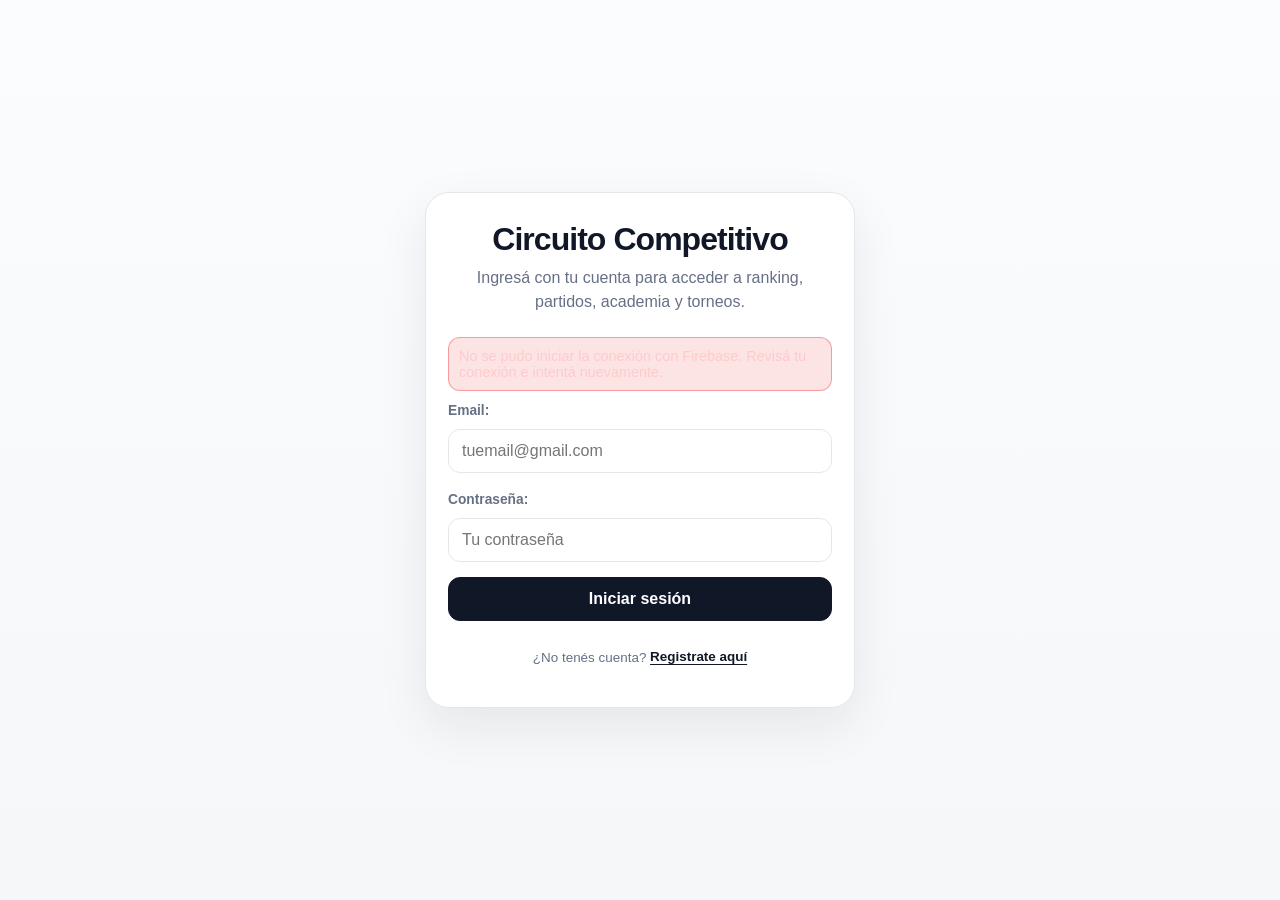
==== index.html @ 1490b996 "Update index.html" ====
<html lang="es">
<head>
    <meta charset="UTF-8">
    <meta name="viewport" content="width=device-width, initial-scale=1.0, viewport-fit=cover">
    <meta name="theme-color" content="#101828">
    <meta name="mobile-web-app-capable" content="yes">
    <meta name="apple-mobile-web-app-capable" content="yes">
    <meta name="apple-mobile-web-app-status-bar-style" content="black-translucent">
    <title>Circuito Competitivo</title>


<style id="circuito-css-limpio">
:root{
  --bg:#f6f7f9;
  --surface:#fff;
  --surface-2:#f9fafb;
  --text:#101828;
  --muted:#667085;
  --line:#e4e7ec;
  --primary:#101828;
  --danger:#b42318;
  --success:#067647;
  --warning:#b54708;
  --radius:16px;
  --shadow:0 10px 28px rgba(16,24,40,.06);
  --font:'Inter','Segoe UI',Tahoma,Geneva,Verdana,sans-serif;
}
*{box-sizing:border-box}
html{scroll-behavior:smooth}
body{
  margin:0;
  min-height:100vh;
  padding:20px 12px;
  display:flex;
  flex-direction:column;
  align-items:center;
  font-family:var(--font);
  color:var(--text);
  background:linear-gradient(180deg,#fbfcfd 0%,var(--bg) 100%);
  -webkit-font-smoothing:antialiased;
}
button,input,select,textarea{font:inherit}
button{cursor:pointer}
label{
  display:block;
  margin:4px 0 6px;
  color:var(--muted);
  font-size:.86rem;
  font-weight:700;
}
h2,h3,h4,p{margin-top:0}
.contenedor-principal{
  width:100%;
  max-width:460px;
  padding:6px 6px 28px;
}
.header-acciones,.header-vista{
  display:flex;
  align-items:center;
  justify-content:space-between;
  gap:12px;
}
.header-acciones{margin-bottom:18px}
.header-acciones h2,.header-vista h3,#pantalla-auth h2{
  margin:0;
  color:var(--text);
  letter-spacing:-.03em;
}
.header-acciones h2{font-size:1.45rem}
.header-vista{
  padding-bottom:14px;
  margin-bottom:18px;
  border-bottom:1px solid var(--line);
}
.icon-btn,.btn-volver{
  display:inline-flex;
  align-items:center;
  justify-content:center;
  width:38px;
  height:38px;
  border:1px solid var(--line);
  border-radius:999px;
  background:var(--surface);
  color:#344054;
  box-shadow:0 4px 14px rgba(16,24,40,.04);
}
.btn-volver{
  font-size:1.2rem;
  font-weight:800;
  padding:0;
}
.icon-btn:hover,.btn-volver:hover,.tarjeta-menu:hover,.btn:hover,.btn-horario:hover{
  transform:translateY(-1px);
}
#pantalla-auth{
  width:100%;
  max-width:430px;
  margin:auto;
  padding:28px 22px;
  border:1px solid var(--line);
  border-radius:24px;
  background:var(--surface);
  box-shadow:0 18px 50px rgba(16,24,40,.08);
}
#pantalla-auth h2{
  text-align:center;
  font-size:2rem;
}
.auth-subtitle,.auth-register-link,#vista-inicio>h4{
  color:var(--muted)!important;
  text-align:center;
}
.auth-subtitle{
  margin:8px 0 24px;
  line-height:1.45;
}
.auth-tabs,.auth-extra{display:none}
.auth-extra.visible{display:block}
#auth-mensaje{
  display:none;
  padding:10px;
  margin-bottom:12px;
  border-radius:12px;
  font-size:.9rem;
  background:#fef3f2;
  border:1px solid #fecdca;
  color:var(--danger);
}
.auth-register-link{
  margin-top:14px;
  font-size:.84rem;
}
.auth-register-link button{
  padding:0;
  border:0;
  background:transparent;
  color:var(--primary);
  font-weight:800;
  text-decoration:underline;
  text-underline-offset:3px;
}
.input-form{
  width:100%;
  margin:5px 0 15px;
  padding:12px 13px;
  border:1px solid var(--line);
  border-radius:12px;
  outline:0;
  background:var(--surface);
  color:var(--text);
}
.input-form:focus{
  border-color:#98a2b3;
  box-shadow:0 0 0 3px rgba(152,162,179,.18);
}
.btn{
  width:100%;
  padding:12px 15px;
  border-radius:12px;
  border:1px solid transparent;
  font-weight:800;
  transition:.18s ease;
}
.btn-primario,.btn-secundario,.toggle-btn.activo,.btn-horario.activo{
  background:var(--primary)!important;
  color:#fff!important;
  border-color:var(--primary)!important;
}
.btn-cerrar{
  margin-top:10px;
  background:#eaecf0!important;
  color:var(--text)!important;
  border-color:#eaecf0!important;
}
.btn-alerta{
  background:#fff1f0!important;
  color:var(--danger)!important;
  border-color:#fecdca!important;
}
.vista-interna{display:none}
details,.tarjeta-item,.modal-content,.carousel-container,.selector-fecha,.toggle-container{
  background:var(--surface)!important;
  color:var(--text)!important;
  border:1px solid var(--line)!important;
  border-radius:var(--radius);
  box-shadow:var(--shadow)!important;
}
details{
  padding:12px;
  margin-bottom:15px;
}
summary{
  display:flex;
  align-items:center;
  justify-content:space-between;
  list-style:none;
  font-weight:800;
  color:var(--text);
  cursor:pointer;
}
summary::-webkit-details-marker{display:none}
summary::after{
  content:'⌄';
  transition:.18s ease;
}
details[open] summary::after{transform:rotate(180deg)}
.details-content{
  margin-top:10px;
  padding-top:15px;
  border-top:1px solid var(--line);
}
#notificaciones-container{
  margin-bottom:18px;
  overflow:hidden;
}
#notificaciones-container summary{
  min-height:52px;
  padding:2px 4px;
}
#badge-notif{
  min-width:24px;
  height:22px;
  display:inline-flex!important;
  align-items:center;
  justify-content:center;
  padding:0 7px!important;
  border-radius:999px;
  background:var(--primary)!important;
  color:#fff!important;
  font-size:.78rem!important;
}
.carousel-container{
  position:relative;
  min-height:210px;
  margin-bottom:20px;
  overflow:hidden;
  user-select:none;
  touch-action:pan-y;
}
.carousel-slide{
  position:absolute;
  inset:0;
  display:flex;
  flex-direction:column;
  align-items:center;
  justify-content:center;
  padding:24px 18px 34px;
  text-align:center;
  opacity:0;
  pointer-events:none;
  transition:opacity .3s ease;
}
.carousel-slide.activo{
  opacity:1;
  pointer-events:auto;
}
.carousel-indicators{
  position:absolute;
  left:0;
  right:0;
  bottom:16px;
  display:flex;
  justify-content:center;
  gap:8px;
}
.indicator{
  width:24px;
  height:6px;
  border-radius:999px;
  background:#cbd5e1;
}
.indicator.activo{
  width:34px;
  background:var(--primary);
}
.menu-grid{
  display:grid;
  grid-template-columns:repeat(2,minmax(0,1fr));
  gap:12px;
  padding-bottom:20px;
}
.tarjeta-menu{
  min-height:104px;
  padding:16px;
  display:flex;
  flex-direction:column;
  align-items:flex-start;
  justify-content:center;
  gap:8px;
  border:1px solid var(--line)!important;
  border-radius:var(--radius);
  background:var(--surface)!important;
  color:var(--text)!important;
  box-shadow:var(--shadow)!important;
  font-size:1rem;
  font-weight:800;
  text-shadow:none!important;
  transition:.18s ease;
}
.tarjeta-menu span{
  display:block!important;
  font-size:1.3rem!important;
  line-height:1;
}
.cancha-bg,.card-ranking,.card-partidos,.card-academia,.card-torneos{
  background-image:none!important;
}
.toggle-container{
  display:flex;
  gap:8px;
  padding:6px;
  margin-bottom:20px;
}
.toggle-btn{
  flex:1;
  padding:10px;
  border:1px solid transparent;
  border-radius:10px;
  background:transparent;
  color:var(--muted);
  font-weight:800;
}
.busqueda-container{
  display:flex;
  gap:10px;
  margin-bottom:20px;
}
.selector-fecha{
  display:flex;
  justify-content:space-between;
  align-items:center;
  padding:10px 15px;
  margin-bottom:15px;
}
.horarios-grid{
  display:grid;
  grid-template-columns:repeat(auto-fill,minmax(70px,1fr));
  gap:8px;
  margin-bottom:15px;
}
.btn-horario{
  padding:10px 5px;
  border:1px solid var(--line);
  border-radius:10px;
  background:var(--surface);
  color:var(--text);
  font-weight:800;
}
.avatar-circulo{
  width:28px;
  height:28px;
  border-radius:50%;
  object-fit:cover;
  border:1px solid var(--line);
  flex-shrink:0;
}
.scrollable{
  max-height:55vh;
  overflow-y:auto;
  padding-right:5px;
}
.scrollable::-webkit-scrollbar,.modal-content::-webkit-scrollbar{width:6px}
.scrollable::-webkit-scrollbar-thumb,.modal-content::-webkit-scrollbar-thumb{
  background:#cbd5e1;
  border-radius:4px;
}
table{
  width:100%;
  border-collapse:collapse;
  font-size:.9rem;
  color:var(--text);
}
th,td{
  padding:10px;
  border-bottom:1px solid #edf2f7;
}
th{
  color:var(--muted);
  text-align:left;
}
tr:hover td{background:#f9fafb}
.modal-overlay{
  display:none;
  position:fixed;
  inset:0;
  z-index:1000;
  align-items:center;
  justify-content:center;
  padding:16px;
  background:rgba(16,24,40,.42);
}
.modal-content{
  width:100%;
  max-width:420px;
  max-height:90vh;
  overflow-y:auto;
  padding:24px;
}

.partidos-nav{
  display:grid;
  grid-template-columns:repeat(5,minmax(0,1fr));
  gap:6px;
  padding:6px;
  margin-bottom:16px;
  border:1px solid var(--line);
  border-radius:14px;
  background:var(--surface);
  box-shadow:var(--shadow);
  overflow-x:auto;
}
.partidos-nav button{
  min-width:72px;
  padding:9px 6px;
  border:0;
  border-radius:10px;
  background:transparent;
  color:var(--muted);
  font-size:.76rem;
  font-weight:800;
  white-space:nowrap;
}
.partidos-nav button.activo{background:var(--primary);color:#fff}
.panel-partidos{display:none}
.panel-partidos.activo{display:block}
.partidos-panel-card{
  padding:16px;
  border:1px solid var(--line);
  border-radius:var(--radius);
  background:var(--surface);
  box-shadow:var(--shadow);
}
.partidos-panel-title{margin:0 0 4px;font-size:1.05rem}
.partidos-panel-help{margin:0 0 16px;color:var(--muted);font-size:.84rem;line-height:1.4}
.partido-meta{display:flex;flex-wrap:wrap;gap:6px;margin-top:9px}
.partido-chip{padding:4px 8px;border-radius:999px;background:#f2f4f7;color:#475467;font-size:.76rem;font-weight:700}
@media(max-width:420px){
  body{padding:18px 10px}
  .contenedor-principal{max-width:100%}
  .carousel-container{min-height:190px}
  .tarjeta-menu{min-height:96px}
  .header-acciones h2{font-size:1.35rem}
}

#vista-clubes .clubes-intro{margin:0 0 16px;color:var(--muted);font-size:.92rem;text-align:center}
#lista-clubes{display:flex;flex-direction:column;gap:12px;max-height:none;overflow:visible;padding:0}
.club-circuito-card{display:grid;grid-template-columns:minmax(0,1fr) auto;align-items:center;gap:16px;padding:17px 18px;border:1px solid var(--line);border-radius:18px;background:var(--surface);box-shadow:0 8px 24px rgba(16,24,40,.055);transition:transform .16s ease,box-shadow .16s ease,border-color .16s ease}
.club-circuito-card:hover{transform:translateY(-1px);border-color:#cbd5e1;box-shadow:0 12px 30px rgba(16,24,40,.08)}
.club-circuito-main{min-width:0}
.club-circuito-title{display:flex;align-items:center;gap:9px;margin:0 0 7px;color:var(--text);font-size:1.02rem;font-weight:850;letter-spacing:-.015em}
.club-circuito-title-icon{width:30px;height:30px;display:inline-flex;align-items:center;justify-content:center;flex:0 0 auto;border-radius:10px;background:#f2f4f7;font-size:1rem}
.club-circuito-location{display:flex;align-items:center;gap:7px;margin:0 0 11px;color:var(--muted);font-size:.86rem;line-height:1.35}
.club-circuito-modalidades{display:flex;flex-wrap:wrap;gap:7px}
.club-modalidad-chip{display:inline-flex;align-items:center;gap:5px;min-height:28px;padding:5px 9px;border:1px solid var(--line);border-radius:999px;background:var(--surface-2);color:#344054;font-size:.76rem;font-weight:750;white-space:nowrap}
.club-modalidad-chip strong{color:var(--text);font-weight:900}
.club-whatsapp-btn{width:46px;height:46px;min-width:46px;display:inline-flex;align-items:center;justify-content:center;padding:0;border:1px solid #d0d5dd;border-radius:15px;background:var(--surface);color:#101828;box-shadow:0 5px 14px rgba(16,24,40,.06);cursor:pointer;transition:transform .16s ease,background .16s ease,box-shadow .16s ease}
.club-whatsapp-btn:hover{transform:translateY(-1px);background:#f9fafb;box-shadow:0 8px 18px rgba(16,24,40,.1)}
.club-whatsapp-btn svg{width:23px;height:23px;fill:currentColor}
.club-whatsapp-btn[disabled]{opacity:.38;cursor:not-allowed;transform:none}
.clubes-empty{padding:28px 18px;border:1px dashed var(--line);border-radius:18px;color:var(--muted);text-align:center;background:var(--surface-2)}
@media(max-width:420px){.club-circuito-card{padding:15px;gap:12px}.club-whatsapp-btn{width:43px;height:43px;min-width:43px;border-radius:14px}.club-modalidad-chip{font-size:.72rem}}

#banner-proximo-partido.carousel-container{
  min-height:252px;
  border:1px solid var(--line)!important;
  border-radius:20px;
  background:var(--surface)!important;
  box-shadow:0 10px 28px rgba(16,24,40,.055)!important;
}
#banner-proximo-partido .carousel-slide{
  padding:20px 20px 38px;
  justify-content:flex-start;
  color:var(--text);
}
.banner-eyebrow{
  color:var(--muted);
  font-size:.7rem;
  font-weight:850;
  letter-spacing:.11em;
  text-transform:uppercase;
  text-align:center;
}
.banner-match-main{
  width:100%;
  display:flex;
  flex-direction:column;
  align-items:center;
}
.banner-match-date{
  display:flex;
  align-items:center;
  justify-content:center;
  gap:8px;
  margin-top:7px;
  color:var(--text);
  font-size:1.14rem;
  font-weight:850;
  letter-spacing:-.025em;
}
.banner-match-club{
  margin-top:5px;
  color:var(--muted);
  font-size:.86rem;
  text-align:center;
}
.banner-match-club strong{color:var(--text)}
.banner-teams{
  width:100%;
  display:grid;
  grid-template-columns:minmax(0,1fr) 42px minmax(0,1fr);
  align-items:center;
  gap:10px;
  margin-top:17px;
  padding-top:15px;
  border-top:1px solid var(--line);
}
.banner-team{
  min-width:0;
  display:flex;
  flex-direction:column;
  align-items:center;
  text-align:center;
}
.banner-team-label{
  margin-bottom:9px;
  color:var(--muted);
  font-size:.72rem;
  font-weight:800;
  text-transform:uppercase;
  letter-spacing:.06em;
}
.banner-team-players{
  width:100%;
  display:flex;
  flex-direction:column;
  align-items:center;
  gap:7px;
}
.banner-player{
  width:100%;
  min-width:0;
  display:flex;
  align-items:center;
  justify-content:center;
  gap:7px;
  cursor:pointer;
}
.banner-player .avatar-circulo{
  width:27px;
  height:27px;
}
.banner-player-name{
  min-width:0;
  max-width:120px;
  overflow:hidden;
  text-overflow:ellipsis;
  white-space:nowrap;
  color:var(--text);
  font-size:.82rem;
  font-weight:800;
}
.banner-player.libre{
  cursor:default;
  color:var(--muted);
}
.banner-player.libre .banner-player-name{
  color:var(--muted);
  font-weight:650;
}
.banner-vs{
  width:38px;
  height:38px;
  display:flex;
  align-items:center;
  justify-content:center;
  border:1px solid var(--line);
  border-radius:999px;
  background:var(--surface-2);
  color:var(--muted);
  font-size:.7rem;
  font-weight:900;
}
.banner-empty{
  height:100%;
  width:100%;
  display:flex;
  flex-direction:column;
  align-items:center;
  justify-content:center;
  text-align:center;
}
.banner-empty-icon{
  width:45px;
  height:45px;
  display:flex;
  align-items:center;
  justify-content:center;
  border-radius:15px;
  background:var(--surface-2);
  font-size:1.25rem;
  margin-bottom:10px;
}
.banner-empty h3{
  margin:0;
  color:var(--text);
  font-size:1.08rem;
}
.banner-empty p{
  max-width:260px;
  margin:6px 0 0;
  color:var(--muted);
  font-size:.84rem;
  line-height:1.4;
}
.banner-tournament-title{
  margin-top:13px;
  color:var(--text);
  font-size:1.3rem;
  font-weight:850;
  text-align:center;
  letter-spacing:-.03em;
}
.banner-tournament-meta{
  display:flex;
  flex-wrap:wrap;
  justify-content:center;
  gap:7px;
  margin-top:11px;
}
.banner-meta-chip{
  padding:6px 9px;
  border:1px solid var(--line);
  border-radius:999px;
  background:var(--surface-2);
  color:#475467;
  font-size:.76rem;
  font-weight:700;
}
.banner-clubs-slide{
  justify-content:flex-start!important;
  cursor:pointer;
}
.banner-clubs-title{
  margin-top:5px;
  color:var(--text);
  font-size:1.14rem;
  font-weight:850;
  letter-spacing:-.025em;
  text-align:center;
}
.banner-clubs-subtitle{
  margin-top:4px;
  color:var(--muted);
  font-size:.79rem;
  text-align:center;
}
.banner-club-images{
  width:100%;
  display:grid;
  grid-template-columns:repeat(3,minmax(0,1fr));
  gap:9px;
  margin-top:15px;
}
.banner-club-image-card{
  position:relative;
  height:105px;
  overflow:hidden;
  border:1px solid var(--line);
  border-radius:14px;
  background:var(--surface-2);
}
.banner-club-image-card img{
  width:100%;
  height:100%;
  display:block;
  object-fit:cover;
}
.banner-club-image-fallback{
  width:100%;
  height:100%;
  display:flex;
  align-items:center;
  justify-content:center;
  background:linear-gradient(145deg,#f8fafc,#eef2f6);
  color:#98a2b3;
  font-size:1.35rem;
}
.banner-club-image-name{
  position:absolute;
  left:6px;
  right:6px;
  bottom:6px;
  overflow:hidden;
  padding:5px 7px;
  border-radius:8px;
  background:rgba(255,255,255,.9);
  color:#101828;
  font-size:.67rem;
  font-weight:850;
  white-space:nowrap;
  text-overflow:ellipsis;
  backdrop-filter:blur(6px);
}
#banner-proximo-partido .carousel-indicators{bottom:14px}
#banner-proximo-partido .indicator{
  width:7px;
  height:7px;
  background:#d0d5dd;
}
#banner-proximo-partido .indicator.activo{
  width:20px;
  background:#101828;
}
@media(max-width:420px){
  #banner-proximo-partido.carousel-container{min-height:245px}
  #banner-proximo-partido .carousel-slide{padding:18px 14px 36px}
  .banner-teams{grid-template-columns:minmax(0,1fr) 34px minmax(0,1fr);gap:5px}
  .banner-vs{width:32px;height:32px}
  .banner-player{flex-direction:column;gap:3px}
  .banner-player-name{max-width:100%;font-size:.76rem}
  .banner-team-players{gap:8px}
  .banner-club-image-card{height:96px}
}

.partidos-nav{
  display:grid!important;
  grid-template-columns:repeat(5,minmax(0,1fr))!important;
  gap:6px!important;
  padding:6px!important;
  border:1px solid var(--line)!important;
  border-radius:16px!important;
  background:var(--surface)!important;
  box-shadow:0 8px 24px rgba(16,24,40,.05)!important;
}
.partidos-nav button{
  min-width:0!important;
  padding:10px 5px!important;
  border:0!important;
  border-radius:11px!important;
  background:transparent!important;
  color:var(--muted)!important;
  font-size:.73rem!important;
  font-weight:800!important;
  white-space:nowrap!important;
}
.partidos-nav button.activo{
  background:var(--primary)!important;
  color:#fff!important;
}
.partido-minimal-card{
  padding:17px!important;
  margin-bottom:12px;
  border:1px solid var(--line)!important;
  border-radius:18px!important;
  background:var(--surface)!important;
  box-shadow:0 8px 24px rgba(16,24,40,.05)!important;
}
.partido-minimal-meta-top{
  display:flex;
  align-items:center;
  justify-content:center;
  flex-wrap:wrap;
  gap:7px;
  margin-bottom:13px;
  color:var(--muted);
  font-size:.76rem;
  font-weight:700;
}
.partido-minimal-meta-top span{
  display:inline-flex;
  align-items:center;
  padding:5px 8px;
  border:1px solid var(--line);
  border-radius:999px;
  background:var(--surface-2);
}
.partido-minimal-equipos{
  display:grid;
  grid-template-columns:minmax(0,1fr) 38px minmax(0,1fr);
  align-items:center;
  gap:8px;
  padding:14px 0;
  border-top:1px solid var(--line);
  border-bottom:1px solid var(--line);
}
.partido-minimal-equipo{
  min-width:0;
  display:flex;
  flex-direction:column;
  align-items:center;
  text-align:center;
}
.partido-minimal-label{
  margin-bottom:8px;
  color:var(--muted);
  font-size:.68rem;
  font-weight:850;
  text-transform:uppercase;
  letter-spacing:.07em;
}
.partido-minimal-jugadores{
  width:100%;
  display:flex;
  flex-direction:column;
  align-items:center;
  gap:7px;
}
.partido-minimal-jugador{
  width:100%;
  min-width:0;
  display:flex;
  align-items:center;
  justify-content:center;
  gap:6px;
}
.partido-minimal-jugador img{
  width:25px!important;
  height:25px!important;
}
.partido-minimal-nombre{
  max-width:125px;
  overflow:hidden;
  text-overflow:ellipsis;
  white-space:nowrap;
  color:var(--text);
  font-size:.79rem;
  font-weight:800;
}
.partido-minimal-jugador.libre .partido-minimal-nombre{
  color:var(--muted);
  font-weight:650;
}
.partido-minimal-vs{
  width:34px;
  height:34px;
  display:flex;
  align-items:center;
  justify-content:center;
  border:1px solid var(--line);
  border-radius:999px;
  background:var(--surface-2);
  color:var(--muted);
  font-size:.65rem;
  font-weight:900;
}
.partido-minimal-footer{
  display:flex;
  align-items:center;
  justify-content:space-between;
  flex-wrap:wrap;
  gap:8px;
  margin-top:12px;
}
.partido-minimal-detail{
  color:var(--muted);
  font-size:.76rem;
  font-weight:700;
}
.partido-minimal-action{
  width:auto!important;
  min-width:145px;
  padding:9px 13px!important;
  margin:0!important;
  border-radius:11px!important;
  background:var(--primary)!important;
  color:#fff!important;
  font-size:.79rem!important;
  font-weight:850!important;
}
.partido-minimal-status{
  padding:7px 10px;
  border-radius:999px;
  background:#ecfdf3;
  color:#067647;
  font-size:.75rem;
  font-weight:850;
}
.modal-invitar-equipo{
  position:relative;
  max-width:390px!important;
  padding:22px!important;
  text-align:left!important;
}
.modal-close-minimal{
  position:absolute;
  top:13px;
  right:13px;
  width:34px;
  height:34px;
  display:flex;
  align-items:center;
  justify-content:center;
  border:0;
  border-radius:999px;
  background:var(--surface-2);
  color:var(--text);
  font-size:1.35rem;
  cursor:pointer;
}
.modal-invitar-header{padding-right:38px}
.modal-invitar-eyebrow{
  color:var(--muted);
  font-size:.68rem;
  font-weight:850;
  text-transform:uppercase;
  letter-spacing:.09em;
}
.modal-invitar-header h3{
  margin:5px 0 6px!important;
  color:var(--text)!important;
  font-size:1.25rem;
}
.modal-invitar-header p{
  margin:0 0 16px;
  color:var(--muted);
  font-size:.84rem;
  line-height:1.45;
}
.lista-amigos-invitar{
  display:flex;
  flex-direction:column;
  gap:8px;
  max-height:52vh;
  overflow-y:auto;
}
.amigo-invitar-item{
  display:grid;
  grid-template-columns:auto minmax(0,1fr) auto;
  align-items:center;
  gap:10px;
  padding:11px;
  border:1px solid var(--line);
  border-radius:14px;
  background:var(--surface);
}
.amigo-invitar-info{min-width:0}
.amigo-invitar-info strong{
  display:block;
  overflow:hidden;
  text-overflow:ellipsis;
  white-space:nowrap;
  color:var(--text);
  font-size:.86rem;
}
.amigo-invitar-info small{
  color:var(--muted);
  font-size:.73rem;
}
.amigo-invitar-btn{
  width:auto!important;
  padding:8px 10px!important;
  border:0!important;
  border-radius:10px!important;
  background:var(--primary)!important;
  color:#fff!important;
  font-size:.75rem!important;
  font-weight:850!important;
}
.amigos-invitar-empty{
  padding:22px 14px;
  border:1px dashed var(--line);
  border-radius:14px;
  background:var(--surface-2);
  color:var(--muted);
  text-align:center;
  font-size:.84rem;
}
@media(max-width:430px){
  .partidos-nav{grid-template-columns:repeat(5,minmax(66px,1fr))!important;overflow-x:auto!important}
  .partidos-nav button{font-size:.69rem!important}
  .partido-minimal-equipos{grid-template-columns:minmax(0,1fr) 32px minmax(0,1fr);gap:4px}
  .partido-minimal-jugador{flex-direction:column;gap:3px}
  .partido-minimal-nombre{max-width:100%;font-size:.73rem}
  .partido-minimal-footer{flex-direction:column;align-items:stretch}
  .partido-minimal-action{width:100%!important}
}

#banner-proximo-partido .banner-match-clickable{
  cursor:pointer;
}
#banner-proximo-partido .banner-match-clickable:hover{
  background:#fcfcfd;
}
#banner-proximo-partido .banner-clubs-slide{
  inset:0;
  padding:0!important;
  overflow:hidden;
  border-radius:19px;
  background:#101828!important;
  cursor:pointer;
}
.banner-club-full{
  position:absolute;
  inset:0;
  overflow:hidden;
  background:#101828;
}
.banner-club-full-image{
  position:absolute;
  inset:0;
  width:100%;
  height:100%;
  object-fit:cover;
  display:block;
  opacity:1;
  transition:opacity .45s ease, transform 10s linear;
}
.banner-club-full-image.is-changing{
  opacity:.15;
}
.banner-club-full:hover .banner-club-full-image{
  transform:scale(1.035);
}
.banner-club-full-fallback{
  position:absolute;
  inset:0;
  display:flex;
  align-items:center;
  justify-content:center;
  background:linear-gradient(145deg,#344054,#101828);
  color:#fff;
  font-size:2.2rem;
}
.banner-club-full-shade{
  position:absolute;
  inset:0;
  background:linear-gradient(180deg,rgba(16,24,40,.08) 25%,rgba(16,24,40,.84) 100%);
}
.banner-club-full-content{
  position:absolute;
  left:0;
  right:0;
  bottom:0;
  z-index:2;
  padding:22px 20px 38px;
  color:#fff;
}
.banner-club-full-content .banner-eyebrow{
  color:rgba(255,255,255,.72);
  text-align:left;
}
.banner-club-full-name{
  max-width:90%;
  margin-top:5px;
  overflow:hidden;
  color:#fff;
  font-size:1.3rem;
  font-weight:900;
  line-height:1.1;
  letter-spacing:-.025em;
  white-space:nowrap;
  text-overflow:ellipsis;
}
.banner-club-full-hint{
  margin-top:6px;
  color:rgba(255,255,255,.8);
  font-size:.79rem;
  font-weight:650;
}
#banner-proximo-partido .banner-clubs-slide .carousel-indicators{
  z-index:4;
}
@media(max-width:420px){
  .banner-club-full-content{
    padding:18px 16px 36px;
  }
  .banner-club-full-name{
    font-size:1.15rem;
  }
}

.banner-teams.banner-pendientes-link{
  cursor:pointer;
  border-radius:0 0 14px 14px;
  transition:background .15s ease;
}
.banner-teams.banner-pendientes-link:hover{background:#fcfcfd}
.banner-player:not(.libre){
  cursor:pointer;
  padding:4px 6px;
  border-radius:10px;
  transition:background .14s ease,transform .14s ease;
}
.banner-player:not(.libre):hover{
  background:var(--surface-2);
  transform:translateY(-1px);
}
.modal-jugador-acciones{
  position:relative;
  max-width:360px!important;
  padding:22px!important;
  text-align:left!important;
}
.jugador-modal-identidad{
  display:flex;
  align-items:center;
  gap:12px;
  padding-right:36px;
  margin-bottom:18px;
}
.jugador-modal-avatar{
  width:50px;
  height:50px;
  border-radius:50%;
  object-fit:cover;
  border:1px solid var(--line);
}
.jugador-modal-eyebrow{
  display:block;
  color:var(--muted);
  font-size:.67rem;
  font-weight:850;
  text-transform:uppercase;
  letter-spacing:.09em;
}
.jugador-modal-identidad h3{
  margin:3px 0 0!important;
  color:var(--text)!important;
  font-size:1.12rem;
  line-height:1.2;
}
.jugador-modal-opciones{
  display:flex;
  flex-direction:column;
  gap:8px;
}
.jugador-modal-opciones button{
  width:100%;
  min-height:45px;
  padding:11px 13px;
  border:1px solid var(--line);
  border-radius:12px;
  background:var(--surface);
  color:var(--text);
  text-align:left;
  font-weight:800;
  cursor:pointer;
}
.jugador-modal-opciones button:hover{background:var(--surface-2)}
.jugador-modal-opciones .jugador-modal-denunciar{
  color:var(--danger);
  background:#fffafa;
  border-color:#fecdca;
}

#banner-proximo-partido .banner-clubs-slide{
  position:absolute!important;
  inset:0!important;
  padding:0!important;
}
.banner-club-full{
  position:absolute;
  inset:0;
}
.banner-club-full-top{
  position:absolute;
  top:18px;
  left:18px;
  right:18px;
  z-index:3;
  text-align:center;
}
.banner-club-full-top .banner-eyebrow{
  color:rgba(255,255,255,.92)!important;
  text-align:center!important;
  text-shadow:0 1px 8px rgba(0,0,0,.4);
}
.banner-club-full-content{
  left:0!important;
  right:0!important;
  bottom:0!important;
  padding:22px 20px 38px!important;
  text-align:center!important;
}
.banner-club-full-name{
  max-width:100%!important;
  margin:0 auto!important;
  text-align:center!important;
  white-space:normal!important;
}
.banner-club-full-hint{
  max-width:320px;
  margin:7px auto 0!important;
  text-align:center!important;
}
.banner-club-full-fallback{
  font-size:0!important;
}
.banner-club-full-fallback::before{
  content:'';
}
@media(max-width:420px){
  .banner-club-full-top{top:15px;left:14px;right:14px}
  .banner-club-full-content{padding:18px 15px 36px!important}
}

.header-acciones .icon-btn{
  display:inline-flex!important;
  align-items:center!important;
  justify-content:center!important;
  padding:0!important;
  color:#000!important;
  line-height:1!important;
  font-size:0!important;
}
.header-acciones .icon-btn svg{
  width:20px;
  height:20px;
  display:block;
  stroke:#000;
  fill:none;
  stroke-width:2;
  stroke-linecap:round;
  stroke-linejoin:round;
}
.header-acciones .icon-btn.header-menu-icon svg{
  stroke-width:2.8;
}

.jugador-modal-opciones button[hidden]{display:none!important}

.modal-resultado-mejor-tres{max-width:430px!important;text-align:left!important}
.modal-resultado-mejor-tres h3{margin:0!important;color:var(--text)!important;text-align:center}
.resultado-perspectiva{margin:7px 0 16px;color:var(--muted);font-size:.82rem;line-height:1.4;text-align:center}
.resultado-equipos-head{display:grid;grid-template-columns:minmax(0,1fr) 34px minmax(0,1fr);align-items:center;gap:8px;padding:13px;border:1px solid var(--line);border-radius:14px;background:var(--surface-2);text-align:center}
.resultado-equipos-head div{min-width:0}
.resultado-equipos-head span{display:block;margin-bottom:4px;color:var(--muted);font-size:.67rem;font-weight:850;text-transform:uppercase;letter-spacing:.07em}
.resultado-equipos-head strong{display:block;overflow:hidden;color:var(--text);font-size:.82rem;white-space:nowrap;text-overflow:ellipsis}
.resultado-equipos-head b{color:var(--muted);font-size:.7rem}
.resultado-sets-grid{display:grid;grid-template-columns:repeat(3,minmax(0,1fr));gap:9px;margin:15px 0}
.resultado-set{padding:11px 8px;border:1px solid var(--line);border-radius:13px;background:var(--surface)}
.resultado-set label{display:block;margin-bottom:8px;color:var(--text);font-size:.75rem;font-weight:850;text-align:center}
.resultado-set label small{display:block;margin-top:2px;color:var(--muted);font-size:.59rem;font-weight:650}
.resultado-set>div{display:grid;grid-template-columns:1fr 12px 1fr;align-items:center;gap:4px}
.resultado-set input{width:100%!important;min-width:0!important;height:42px!important;margin:0!important;padding:5px!important;text-align:center!important;font-size:1rem!important}
.resultado-set span{text-align:center;color:var(--muted);font-weight:900}
.resultado-ayuda{margin:0 0 15px;color:var(--muted);font-size:.75rem;line-height:1.4;text-align:center}
@media(max-width:420px){.resultado-sets-grid{grid-template-columns:1fr}.resultado-set label small{display:inline;margin-left:4px}}

#vista-ranking .scrollable{overflow-x:auto!important}
#vista-ranking table{min-width:1060px}
#vista-ranking th,#vista-ranking td{white-space:nowrap}
.invitacion-slot-card{
  width:100%;
  max-width:160px;
  min-height:38px;
  display:flex;
  align-items:center;
  justify-content:space-between;
  gap:7px;
  padding:7px 8px 7px 10px;
  border:1px solid var(--line);
  border-radius:12px;
  background:var(--surface-2);
  color:var(--text);
}
.invitacion-slot-info{
  min-width:0;
  display:flex;
  flex-direction:column;
  align-items:flex-start;
  text-align:left;
}
.invitacion-slot-info strong{
  width:100%;
  overflow:hidden;
  text-overflow:ellipsis;
  white-space:nowrap;
  font-size:.73rem;
}
.invitacion-slot-info small{
  color:var(--muted);
  font-size:.61rem;
  font-weight:700;
}
.invitacion-slot-remove{
  width:24px;
  height:24px;
  min-width:24px;
  display:flex;
  align-items:center;
  justify-content:center;
  padding:0;
  border:0;
  border-radius:999px;
  background:#fff;
  color:var(--muted);
  font-size:1rem;
  line-height:1;
  cursor:pointer;
}
.invitacion-slot-remove:hover{color:var(--danger);background:#fff1f0}
.partido-invitacion-badge{
  display:inline-flex;
  align-items:center;
  padding:5px 8px;
  border:1px solid #b2ddff;
  border-radius:999px;
  background:#eff8ff;
  color:#175cd3;
  font-size:.7rem;
  font-weight:850;
}

#lista-partidos-abiertos{
  display:flex;
  flex-direction:column;
  gap:10px;
  overflow:visible!important;
  max-height:none!important;
}
.partido-unirse-acordeon{
  overflow:hidden;
  border:1px solid var(--line);
  border-radius:17px;
  background:var(--surface);
  box-shadow:0 8px 22px rgba(16,24,40,.045);
  transition:border-color .2s ease,box-shadow .2s ease,transform .2s ease;
}
.partido-unirse-acordeon.destacado{
  border:2px solid var(--primary);
  box-shadow:0 0 0 3px rgba(16,24,40,.08),0 12px 30px rgba(16,24,40,.1);
  transform:translateY(-1px);
}
.partido-unirse-acordeon>summary{
  list-style:none;
  display:grid;
  grid-template-columns:minmax(0,1fr) auto;
  align-items:center;
  gap:12px;
  min-height:67px;
  padding:13px 15px;
  cursor:pointer;
  background:var(--surface);
}
.partido-unirse-acordeon>summary::-webkit-details-marker{display:none}
.partido-unirse-resumen{min-width:0}
.partido-unirse-club{
  overflow:hidden;
  color:var(--text);
  font-size:.92rem;
  font-weight:850;
  white-space:nowrap;
  text-overflow:ellipsis;
}
.partido-unirse-fecha{
  display:flex;
  flex-wrap:wrap;
  gap:6px;
  margin-top:5px;
  color:var(--muted);
  font-size:.75rem;
  font-weight:700;
}
.partido-unirse-chevron{
  width:30px;
  height:30px;
  display:flex;
  align-items:center;
  justify-content:center;
  border-radius:999px;
  background:var(--surface-2);
  color:var(--muted);
  font-size:.9rem;
  transition:transform .16s ease;
}
.partido-unirse-acordeon[open] .partido-unirse-chevron{transform:rotate(180deg)}
.partido-unirse-body{
  padding:14px 15px 15px;
  border-top:1px solid var(--line);
}
.partido-unirse-equipos{
  display:grid;
  grid-template-columns:minmax(0,1fr) 34px minmax(0,1fr);
  align-items:center;
  gap:7px;
}
.partido-unirse-equipo{
  min-width:0;
  display:flex;
  flex-direction:column;
  align-items:center;
  gap:7px;
}
.partido-unirse-label{
  color:var(--muted);
  font-size:.65rem;
  font-weight:850;
  text-transform:uppercase;
  letter-spacing:.07em;
}
.partido-unirse-slot{
  width:100%;
  min-height:34px;
  display:flex;
  align-items:center;
  justify-content:center;
  padding:7px 8px;
  border:1px solid var(--line);
  border-radius:11px;
  background:var(--surface-2);
  color:var(--text);
  font-size:.74rem;
  font-weight:800;
  text-align:center;
}
.partido-unirse-slot.libre{
  color:var(--muted);
  font-weight:700;
  border-style:dashed;
}
.partido-unirse-slot.reservado{
  color:#175cd3;
  background:#eff8ff;
  border-color:#b2ddff;
}
.partido-unirse-vs{
  width:32px;
  height:32px;
  display:flex;
  align-items:center;
  justify-content:center;
  border:1px solid var(--line);
  border-radius:999px;
  background:var(--surface-2);
  color:var(--muted);
  font-size:.64rem;
  font-weight:900;
}
.partido-unirse-footer{
  display:flex;
  align-items:center;
  justify-content:space-between;
  gap:12px;
  margin-top:14px;
  padding-top:12px;
  border-top:1px solid var(--line);
}
.partido-unirse-meta{
  min-width:0;
  color:var(--muted);
  font-size:.72rem;
  font-weight:700;
}
.partido-unirse-plus{
  width:42px!important;
  height:42px!important;
  min-width:42px!important;
  display:inline-flex!important;
  align-items:center!important;
  justify-content:center!important;
  margin:0!important;
  padding:0!important;
  border:1px solid #101828!important;
  border-radius:999px!important;
  background:#fff!important;
  color:#000!important;
  font-size:1.55rem!important;
  font-weight:500!important;
  line-height:1!important;
  box-shadow:0 5px 14px rgba(16,24,40,.08);
}
.partido-unirse-plus:hover{background:#f8fafc!important;transform:translateY(-1px)}
.partido-unirse-plus:disabled{opacity:.35;cursor:not-allowed;transform:none}
.partido-unirse-invitado{
  display:inline-flex;
  align-items:center;
  margin-top:7px;
  padding:4px 7px;
  border-radius:999px;
  background:#eff8ff;
  color:#175cd3;
  font-size:.66rem;
  font-weight:850;
}
@media(max-width:420px){
  .partido-unirse-equipos{grid-template-columns:minmax(0,1fr) 28px minmax(0,1fr);gap:4px}
  .partido-unirse-vs{width:28px;height:28px}
  .partido-unirse-body{padding:12px}
}

.partido-unirse-destacado-fijo{
  overflow:hidden;
  border:2px solid var(--primary);
  border-radius:17px;
  background:var(--surface);
  box-shadow:0 0 0 3px rgba(16,24,40,.08),0 12px 30px rgba(16,24,40,.1);
}
.partido-unirse-destacado-fijo .partido-unirse-resumen-fijo{
  padding:14px 15px;
  border-bottom:1px solid var(--line);
  background:var(--surface);
}
.partido-unirse-destacado-fijo .partido-unirse-body{
  border-top:0;
}
.modal-seleccionar-equipo{
  position:relative;
  max-width:390px!important;
  text-align:left!important;
}
.seleccionar-equipo-header{padding-right:34px}
.seleccionar-equipo-header>span{
  display:block;
  color:var(--muted);
  font-size:.68rem;
  font-weight:850;
  text-transform:uppercase;
  letter-spacing:.08em;
}
.seleccionar-equipo-header h3{
  margin:5px 0 6px!important;
  color:var(--text)!important;
}
.seleccionar-equipo-header p{
  margin:0 0 16px;
  color:var(--muted);
  font-size:.82rem;
  line-height:1.45;
}
.opciones-equipo-unirse{
  display:grid;
  grid-template-columns:1fr 1fr;
  gap:10px;
}
.opcion-equipo-unirse{
  min-height:104px;
  padding:13px;
  border:1px solid var(--line);
  border-radius:15px;
  background:var(--surface);
  color:var(--text);
  cursor:pointer;
  text-align:center;
}
.opcion-equipo-unirse:hover{
  background:var(--surface-2);
  transform:translateY(-1px);
}
.opcion-equipo-unirse strong{
  display:block;
  margin-bottom:7px;
  font-size:.9rem;
}
.opcion-equipo-unirse span{
  display:block;
  color:var(--muted);
  font-size:.74rem;
}
.opcion-equipo-unirse:disabled{
  opacity:.38;
  cursor:not-allowed;
  transform:none;
}
@media(max-width:420px){
  .opciones-equipo-unirse{grid-template-columns:1fr}
}

.amigos-buscador-card,.amigos-seccion{
  margin-bottom:16px;
  padding:15px;
  border:1px solid var(--line);
  border-radius:16px;
  background:var(--surface);
}
.amigos-buscador-card label{
  display:block;
  margin-bottom:7px;
  color:var(--text);
  font-size:.78rem;
  font-weight:850;
}
.amigos-buscador-card .input-form{margin:0!important}
.resultados-busqueda-amigos{
  display:flex;
  flex-direction:column;
  gap:7px;
  margin-top:9px;
}
.amigos-seccion-titulo{
  display:flex;
  align-items:center;
  justify-content:space-between;
  gap:10px;
  margin-bottom:10px;
}
.amigos-seccion-titulo h4{
  margin:0;
  color:var(--text);
  font-size:.9rem;
}
.amigos-seccion-titulo span{
  min-width:25px;
  height:25px;
  display:flex;
  align-items:center;
  justify-content:center;
  border-radius:999px;
  background:var(--surface-2);
  color:var(--muted);
  font-size:.72rem;
  font-weight:850;
}
.amigos-lista{
  display:flex;
  flex-direction:column;
  gap:8px;
}
.amigo-persona-row{
  display:flex;
  align-items:center;
  justify-content:space-between;
  gap:10px;
  min-height:58px;
  padding:9px 10px;
  border:1px solid var(--line);
  border-radius:13px;
  background:var(--surface);
}
.amigo-persona-identidad{
  min-width:0;
  display:flex;
  align-items:center;
  gap:9px;
}
.amigo-persona-identidad img{
  width:38px;
  height:38px;
  border-radius:50%;
  object-fit:cover;
}
.amigo-persona-texto{min-width:0}
.amigo-persona-texto strong{
  display:block;
  overflow:hidden;
  color:var(--text);
  font-size:.82rem;
  white-space:nowrap;
  text-overflow:ellipsis;
}
.amigo-persona-texto small{
  display:block;
  margin-top:2px;
  color:var(--muted);
  font-size:.69rem;
}
.amigo-persona-acciones{
  display:flex;
  align-items:center;
  gap:6px;
}
.amigo-mini-btn{
  min-height:34px;
  padding:7px 10px;
  border:1px solid var(--line);
  border-radius:10px;
  background:var(--surface);
  color:var(--text);
  font-size:.72rem;
  font-weight:800;
  cursor:pointer;
}
.amigo-mini-btn:hover{background:var(--surface-2)}
.amigo-mini-btn.primario{
  border-color:#101828;
  background:#101828;
  color:#fff;
}
.amigo-mini-btn.peligro{
  color:var(--danger);
  border-color:#fecdca;
  background:#fffafa;
}
.amigo-estado-pendiente{
  padding:6px 9px;
  border-radius:999px;
  background:#f2f4f7;
  color:var(--muted);
  font-size:.68rem;
  font-weight:800;
}
.amigos-vacio{
  margin:4px 0;
  color:var(--muted);
  font-size:.78rem;
  text-align:center;
}

.notif-header-btn{position:relative!important}
.notif-header-emoji{
  display:flex;
  align-items:center;
  justify-content:center;
  width:100%;
  height:100%;
  font-size:18px!important;
  line-height:1!important;
  filter:grayscale(1) brightness(0);
}
.notif-marcar-todas{
  width:30px;
  height:30px;
  display:flex;
  align-items:center;
  justify-content:center;
  border:1px solid var(--line);
  border-radius:999px;
  background:var(--surface);
  color:#000;
  cursor:pointer;
  font-weight:900;
}
.notificaciones-vista-lista{
  display:flex;
  flex-direction:column;
  gap:9px;
}
.notificacion-vista-item{
  position:relative;
  padding:13px 14px;
  border:1px solid var(--line);
  border-radius:14px;
  background:var(--surface);
  color:var(--text);
  cursor:default;
}
.notificacion-vista-item.clickeable{cursor:pointer}
.notificacion-vista-item.no-leida{
  border-color:#98a2b3;
  background:var(--surface-2);
}
.notificacion-vista-item h4{
  margin:0 0 4px;
  font-size:.83rem;
}
.notificacion-vista-item p{
  margin:0;
  color:var(--muted);
  font-size:.76rem;
  line-height:1.42;
}
.notificacion-punto{
  position:absolute;
  top:11px;
  right:11px;
  width:8px;
  height:8px;
  border-radius:50%;
  background:var(--primary);
}
.amigos-acordeon{
  overflow:hidden;
  margin-bottom:10px;
  border:1px solid var(--line);
  border-radius:15px;
  background:var(--surface);
}
.amigos-acordeon>summary{
  list-style:none;
  display:flex;
  align-items:center;
  justify-content:space-between;
  min-height:54px;
  padding:12px 14px;
  color:var(--text);
  font-size:.82rem;
  font-weight:850;
  cursor:pointer;
}
.amigos-acordeon>summary::-webkit-details-marker{display:none}
.amigos-summary-right{
  display:flex;
  align-items:center;
  gap:8px;
}
.amigos-contador{
  min-width:24px;
  height:24px;
  display:flex;
  align-items:center;
  justify-content:center;
  border-radius:999px;
  background:var(--surface-2);
  color:var(--muted);
  font-size:.68rem;
  font-weight:850;
}
.amigos-acordeon-flecha{
  color:var(--muted);
  transition:transform .16s ease;
}
.amigos-acordeon[open] .amigos-acordeon-flecha{transform:rotate(180deg)}
.amigos-acordeon-body{
  padding:12px 13px 13px;
  border-top:1px solid var(--line);
}
.amigos-acordeon-body .input-form{margin:0!important}
.partido-salir-btn{
  min-height:36px;
  padding:7px 11px;
  border:1px solid #fecdca;
  border-radius:10px;
  background:#fffafa;
  color:var(--danger);
  font-size:.72rem;
  font-weight:850;
  cursor:pointer;
}
.partido-salir-btn:hover{background:#fff1f0}
.partido-minimal-actions{
  display:flex;
  align-items:center;
  justify-content:flex-end;
  flex-wrap:wrap;
  gap:7px;
}

.invitacion-slot-card{
  border:1px solid #98a2b3!important;
  background:#f9fafb!important;
}
.invitacion-slot-remove{
  border:1px solid var(--line)!important;
  color:#000!important;
  font-weight:900!important;
}

.notif-header-btn .notif-header-svg{
  width:16px!important;height:16px!important;display:block!important;
  fill:none!important;stroke:#000!important;stroke-width:1.85!important;
  stroke-linecap:round!important;stroke-linejoin:round!important;
}
.notif-header-btn .notif-header-emoji{display:none!important}

.invitacion-slot-card{
  width:100%!important;max-width:none!important;min-height:42px!important;
  display:flex!important;align-items:center!important;justify-content:space-between!important;
  gap:8px!important;padding:7px 7px 7px 11px!important;
  border:1px solid #667085!important;border-radius:12px!important;background:#f9fafb!important;
}
.invitacion-slot-info{flex:1!important;min-width:0!important}
.invitacion-slot-remove{
  margin-left:auto!important;width:27px!important;height:27px!important;min-width:27px!important;
  display:flex!important;align-items:center!important;justify-content:center!important;
  border:1px solid #d0d5dd!important;border-radius:999px!important;background:#fff!important;
  color:#101828!important;font-size:1rem!important;font-weight:900!important;cursor:pointer!important;
}

.banner-empty .banner-meta-chip{margin-top:12px}

.resultado-equipos-simple strong{
  display:block!important;
  color:var(--text)!important;
  font-size:.82rem!important;
  font-weight:850!important;
  text-align:center!important;
}
.confirmacion-final-resultado{
  max-width:390px!important;
  text-align:center!important;
}
.confirmacion-final-icono{
  width:42px;
  height:42px;
  margin:0 auto 12px;
  display:flex;
  align-items:center;
  justify-content:center;
  border-radius:50%;
  background:#fff7ed;
  border:1px solid #fed7aa;
  color:#b54708;
  font-size:1.25rem;
  font-weight:900;
}
.confirmacion-final-resultado h3{
  margin:0 0 10px!important;
  color:var(--text)!important;
}
.confirmacion-final-resultado p{
  margin:0 0 11px;
  color:var(--muted);
  font-size:.82rem;
  line-height:1.5;
}
.confirmacion-final-resumen{
  margin:14px 0 16px;
  padding:12px;
  border:1px solid var(--line);
  border-radius:13px;
  background:var(--surface-2);
  color:var(--text);
  font-size:.86rem;
  font-weight:850;
}

.historial-puntos{
  display:inline-flex;
  align-items:center;
  justify-content:center;
  min-height:31px;
  padding:6px 10px;
  border-radius:999px;
  font-size:.75rem;
  font-weight:900;
  white-space:nowrap;
}
.historial-puntos.ganado{
  color:#067647;
  background:#ecfdf3;
  border:1px solid #abefc6;
}
.historial-puntos.perdido{
  color:#b42318;
  background:#fef3f2;
  border:1px solid #fecdca;
}
.historial-puntos.neutro{
  color:var(--muted);
  background:var(--surface-2);
  border:1px solid var(--line);
}

.resultado-verificacion-pendiente{
  display:inline-flex;
  align-items:center;
  min-height:31px;
  padding:6px 10px;
  border:1px solid #fecdca;
  border-radius:999px;
  background:#fef3f2;
  color:#b42318;
  font-size:.72rem;
  font-weight:850;
  line-height:1.2;
}
.resultado-verificacion-conflicto{
  display:block;
  margin-top:8px;
  padding:8px 10px;
  border:1px solid #fecdca;
  border-radius:11px;
  background:#fffafa;
  color:#b42318;
  font-size:.72rem;
  font-weight:800;
  text-align:center;
}

.historial-revision-incongruente{
  display:inline-flex;
  align-items:center;
  justify-content:center;
  min-height:32px;
  padding:7px 10px;
  border:1px solid #fecdca;
  border-radius:999px;
  background:#fef3f2;
  color:#b42318;
  font-size:.72rem;
  font-weight:900;
  line-height:1.2;
  text-align:center;
}

.tab-count{
  display:inline-flex;
  min-width:19px;
  height:19px;
  margin-left:3px;
  padding:0 5px;
  align-items:center;
  justify-content:center;
  border-radius:999px;
  background:#e4e7ec;
  color:#344054;
  font-size:.62rem;
  font-weight:900;
  vertical-align:middle;
}
.partidos-nav button.activo .tab-count{background:#fff;color:#101828}

.estado-badge{
  display:inline-flex;
  align-items:center;
  min-height:29px;
  padding:5px 9px;
  border:1px solid;
  border-radius:999px;
  font-size:.7rem;
  font-weight:850;
  white-space:nowrap;
}
.estado-espera{background:#eff8ff;border-color:#b2ddff;color:#175cd3}
.estado-confirmado{background:#ecfdf3;border-color:#abefc6;color:#067647}
.estado-accion{background:#fef3f2;border-color:#fecdca;color:#b42318}
.estado-revision{background:#fffaeb;border-color:#fedf89;color:#b54708}

.toast-container{
  position:fixed;
  left:50%;
  bottom:20px;
  z-index:4000;
  width:min(410px,calc(100vw - 24px));
  transform:translateX(-50%);
  display:flex;
  flex-direction:column;
  gap:8px;
  pointer-events:none;
}
.app-toast{
  display:flex;
  align-items:flex-start;
  gap:9px;
  padding:11px 13px;
  border:1px solid var(--line);
  border-radius:13px;
  background:#101828;
  color:#fff;
  box-shadow:0 14px 36px rgba(16,24,40,.22);
  font-size:.8rem;
  line-height:1.4;
  animation:toastIn .2s ease;
}
.app-toast.success{background:#067647}
.app-toast.error{background:#b42318}
.app-toast.warning{background:#b54708}
@keyframes toastIn{from{opacity:0;transform:translateY(8px)}to{opacity:1;transform:translateY(0)}}

.btn.is-loading,.amigo-mini-btn.is-loading,.amigo-invitar-btn.is-loading,.partido-unirse-plus.is-loading{
  pointer-events:none!important;
  opacity:.68!important;
}
.btn.is-loading::after,.amigo-mini-btn.is-loading::after,.amigo-invitar-btn.is-loading::after{
  content:'';
  display:inline-block;
  width:12px;height:12px;
  margin-left:7px;
  border:2px solid currentColor;
  border-right-color:transparent;
  border-radius:50%;
  animation:spinBusy .65s linear infinite;
  vertical-align:-2px;
}
@keyframes spinBusy{to{transform:rotate(360deg)}}

.partido-minimal-card[data-partido-id]{
  cursor:pointer;
  transition:transform .15s ease,border-color .15s ease,box-shadow .15s ease;
}
.partido-minimal-card[data-partido-id]:hover{
  transform:translateY(-1px);
  border-color:#cbd5e1!important;
}
.partido-minimal-card button,.partido-minimal-card .invitacion-slot-remove{cursor:pointer}

.resultado-progreso{
  display:grid;
  grid-template-columns:1fr 1fr;
  gap:6px;
  margin-top:10px;
}
.resultado-progreso-item{
  display:flex;
  align-items:center;
  justify-content:space-between;
  gap:7px;
  min-width:0;
  padding:7px 8px;
  border:1px solid var(--line);
  border-radius:10px;
  background:var(--surface-2);
  color:var(--muted);
  font-size:.68rem;
  font-weight:750;
}
.resultado-progreso-item strong{
  overflow:hidden;
  text-overflow:ellipsis;
  white-space:nowrap;
  color:var(--text);
  font-weight:800;
}
.resultado-progreso-item.ok{background:#ecfdf3;border-color:#abefc6;color:#067647}
.resultado-progreso-item.pendiente{background:#fff;border-style:dashed}

.partido-detalle-card{
  overflow:hidden;
  border:1px solid var(--line);
  border-radius:18px;
  background:var(--surface);
  box-shadow:var(--shadow);
}
.partido-detalle-head{padding:17px;border-bottom:1px solid var(--line)}
.partido-detalle-head h4{margin:0 0 8px;font-size:1.12rem}
.partido-detalle-meta{display:flex;flex-wrap:wrap;gap:7px}
.partido-detalle-meta span{
  padding:5px 8px;border:1px solid var(--line);border-radius:999px;
  background:var(--surface-2);font-size:.72rem;font-weight:750;color:#475467;
}
.partido-detalle-section{padding:16px;border-bottom:1px solid var(--line)}
.partido-detalle-section:last-child{border-bottom:0}
.partido-detalle-section h5{margin:0 0 11px;font-size:.77rem;text-transform:uppercase;letter-spacing:.07em;color:var(--muted)}
.partido-detalle-equipos{display:grid;grid-template-columns:1fr 34px 1fr;align-items:center;gap:7px}
.partido-detalle-equipo{display:flex;flex-direction:column;gap:8px}
.partido-detalle-jugador{
  min-height:38px;display:flex;align-items:center;gap:8px;padding:7px 9px;
  border:1px solid var(--line);border-radius:11px;background:var(--surface-2);
  font-size:.76rem;font-weight:800;
}
.partido-detalle-jugador.libre{color:var(--muted);border-style:dashed}
.partido-detalle-actions{display:flex;flex-wrap:wrap;gap:8px}
.partido-detalle-actions .btn{width:auto;flex:1;min-width:130px}
.partido-detalle-vs{text-align:center;font-size:.7rem;font-weight:900;color:var(--muted)}

.amigos-resumen-estados{
  display:grid;
  grid-template-columns:repeat(3,1fr);
  gap:8px;
  margin-bottom:12px;
}
.amigos-resumen-estados button{
  min-height:66px;
  padding:9px 6px;
  border:1px solid var(--line);
  border-radius:13px;
  background:var(--surface);
  color:var(--text);
  cursor:pointer;
}
.amigos-resumen-estados strong{
  display:block;
  margin-bottom:3px;
  font-size:1.05rem;
}
.amigos-resumen-estados span{
  display:block;
  color:var(--muted);
  font-size:.68rem;
  font-weight:800;
}

@media(max-width:420px){
  .resultado-progreso{grid-template-columns:1fr}
  .partido-detalle-actions{flex-direction:column}
  .partido-detalle-actions .btn{width:100%}
}

#vista-partidos{
  --partidos-nav-bg:rgba(246,247,249,.94);
  touch-action:pan-y;
  overscroll-behavior-x:contain;
}

.partidos-nav-wrap{
  position:relative;
  z-index:35;
  margin-bottom:14px;
}

.partidos-swipe-hint{
  display:none;
}

.panel-partidos{
  transform:translateX(0);
  opacity:1;
  will-change:transform,opacity;
}

.panel-partidos.panel-entra-derecha{
  animation:partidoPanelDesdeDerecha .22s cubic-bezier(.2,.7,.3,1);
}
.panel-partidos.panel-entra-izquierda{
  animation:partidoPanelDesdeIzquierda .22s cubic-bezier(.2,.7,.3,1);
}

@keyframes partidoPanelDesdeDerecha{
  from{opacity:.45;transform:translateX(24px)}
  to{opacity:1;transform:translateX(0)}
}
@keyframes partidoPanelDesdeIzquierda{
  from{opacity:.45;transform:translateX(-24px)}
  to{opacity:1;transform:translateX(0)}
}

.partidos-nav button{
  position:relative;
  transition:background .16s ease,color .16s ease,transform .16s ease;
}
.partidos-nav button:active{
  transform:scale(.97);
}

@media(max-width:600px){
  .partidos-nav-wrap{
    position:sticky;
    top:0;
    z-index:80;
    width:100vw;
    margin-left:calc(50% - 50vw);
    margin-right:calc(50% - 50vw);
    padding:6px 0 4px;
    background:var(--partidos-nav-bg);
    backdrop-filter:blur(12px);
    -webkit-backdrop-filter:blur(12px);
    border-bottom:1px solid rgba(228,231,236,.88);
  }

  .partidos-nav{
    width:100%!important;
    display:grid!important;
    grid-template-columns:repeat(5,minmax(0,1fr))!important;
    gap:4px!important;
    margin:0!important;
    padding:5px 7px!important;
    border:0!important;
    border-radius:0!important;
    background:transparent!important;
    box-shadow:none!important;
    overflow:visible!important;
  }

  .partidos-nav button{
    min-width:0!important;
    width:100%!important;
    padding:9px 2px!important;
    border-radius:10px!important;
    font-size:clamp(.61rem,2.45vw,.72rem)!important;
    line-height:1.1;
    overflow:hidden;
    text-overflow:ellipsis;
  }

  .partidos-nav button.activo{
    background:var(--primary)!important;
    color:#fff!important;
    box-shadow:0 4px 10px rgba(16,24,40,.16);
  }

  .partidos-nav .tab-count{
    min-width:17px;
    height:17px;
    margin-left:1px;
    padding:0 4px;
    font-size:.56rem;
  }

  .partidos-swipe-hint{
    height:18px;
    display:flex;
    align-items:center;
    justify-content:center;
    gap:7px;
    color:#98a2b3;
    font-size:.64rem;
    font-weight:750;
    user-select:none;
    pointer-events:none;
    transition:opacity .2s ease,height .2s ease;
  }

  .partidos-swipe-hint span{
    font-size:.9rem;
    line-height:1;
  }

  #vista-partidos.partidos-swipe-usado .partidos-swipe-hint{
    opacity:0;
    height:0;
    overflow:hidden;
  }

  .partidos-panel-card{
    touch-action:pan-y;
  }
}

@media(prefers-reduced-motion:reduce){
  .panel-partidos.panel-entra-derecha,
  .panel-partidos.panel-entra-izquierda{
    animation:none!important;
  }
}

.tab-count[hidden]{display:none!important}
.partidos-nav button{
  display:grid!important;
  grid-template-columns:minmax(0,1fr) auto!important;
  align-items:center!important;
  column-gap:4px!important;
}
.partidos-nav button .tab-label{
  min-width:0;
  overflow:hidden;
  text-overflow:ellipsis;
  white-space:nowrap;
  text-align:center;
}
.partidos-nav button:not(:has(.tab-count:not([hidden]))){grid-template-columns:1fr!important}
.tab-count{
  position:static!important;
  min-width:18px!important;
  height:18px!important;
  margin:0!important;
  padding:0 5px!important;
  box-sizing:border-box!important;
  display:inline-flex;
  align-items:center;
  justify-content:center;
  justify-self:end!important;
  line-height:1!important;
}
@media(max-width:600px){
  .partidos-nav button{padding:8px 4px!important}
  .partidos-nav button .tab-label{font-size:clamp(.58rem,2.3vw,.69rem)!important}
  .tab-count{min-width:17px!important;height:17px!important;padding:0 4px!important;font-size:.54rem!important}
}

.profesor-publicador{
  margin-bottom:15px;
  padding:15px;
  border:1px solid #b2ddff;
  border-radius:16px;
  background:#f5faff;
}
.profesor-publicador[hidden]{display:none!important}
.profesor-publicador-head h4{margin:6px 0 4px;font-size:1rem;color:var(--text)}
.profesor-publicador-head p{margin:0 0 14px;color:var(--muted);font-size:.78rem;line-height:1.45}
.profesor-role-badge{display:inline-flex;padding:4px 7px;border-radius:999px;background:#101828;color:#fff;font-size:.58rem;font-weight:900;letter-spacing:.08em}
.profesor-form-grid{display:grid;grid-template-columns:1fr 1fr;gap:9px}
.profesor-form-grid label,.profesor-label{display:block;margin-bottom:5px;color:var(--muted);font-size:.7rem;font-weight:800}
.profesor-label span{font-weight:600;color:#98a2b3}
.profesor-publicaciones-propias{margin-top:16px;padding-top:14px;border-top:1px solid #d1e9ff}
.profesor-publicaciones-propias h5{margin:0 0 9px;font-size:.82rem}
.clase-profesor-card{display:flex;align-items:flex-start;justify-content:space-between;gap:10px;margin-bottom:8px;padding:10px;border:1px solid var(--line);border-radius:12px;background:#fff}
.clase-profesor-card strong{display:block;font-size:.78rem}
.clase-profesor-card small{display:block;margin-top:3px;color:var(--muted);font-size:.68rem;line-height:1.35}
.clase-profesor-delete{width:27px;height:27px;min-width:27px;border:1px solid #fecdca;border-radius:50%;background:#fff;color:#b42318;cursor:pointer;font-weight:900}
.profesor-clase-publica{margin-bottom:9px;padding:12px;border:1px solid var(--line);border-radius:13px;background:var(--surface)}
.profesor-clase-publica-head{display:flex;justify-content:space-between;gap:10px;align-items:flex-start}
.profesor-clase-precio{white-space:nowrap;font-weight:900;color:#067647}
.profesor-clase-meta{margin-top:6px;color:var(--muted);font-size:.72rem;line-height:1.45}
.profesor-clase-contacto{margin-top:9px;display:inline-flex;padding:7px 10px;border:1px solid var(--line);border-radius:10px;background:#fff;color:#101828;font-size:.7rem;font-weight:850;cursor:pointer}
@media(max-width:480px){.profesor-form-grid{grid-template-columns:1fr}}

:root{
  --space-1:4px;--space-2:8px;--space-3:12px;--space-4:16px;--space-6:24px;--space-8:32px;
  --fs-xs:clamp(.68rem,.65rem + .15vw,.75rem);
  --fs-sm:clamp(.78rem,.74rem + .18vw,.88rem);
  --fs-md:clamp(.9rem,.86rem + .18vw,1rem);
  --fs-lg:clamp(1.05rem,.98rem + .3vw,1.25rem);
  --fs-xl:clamp(1.35rem,1.18rem + .65vw,1.8rem);
  --touch:44px;
}
html{scroll-behavior:smooth}
body{
  padding-top:max(0px,env(safe-area-inset-top));
  padding-bottom:max(0px,env(safe-area-inset-bottom));
}
.contenedor-principal{
  width:min(100%,1180px)!important;
  margin-inline:auto!important;
  padding-inline:clamp(12px,2.5vw,28px)!important;
  padding-bottom:90px!important;
}
button,.btn,.icon-btn,select,input[type="button"],input[type="submit"]{min-height:var(--touch)}
.icon-btn{min-width:var(--touch)}
img{max-width:100%}
.vista-interna,#vista-inicio{animation:vistaFade .16s ease}
@keyframes vistaFade{from{opacity:.7;transform:translateY(3px)}to{opacity:1;transform:none}}

.padel-visual-strip{
  min-height:150px;
  margin:16px 0 20px;
  border-radius:20px;
  overflow:hidden;
  position:relative;
  display:flex;
  align-items:flex-end;
  padding:20px;
  color:white;
  background:
    linear-gradient(90deg,rgba(10,20,36,.76) 0%,rgba(10,20,36,.46) 52%,rgba(10,20,36,.18) 100%),url("[data-uri]") center 56%/cover no-repeat;
}
.padel-visual-copy{display:flex;flex-direction:column;gap:4px}
.padel-visual-copy strong{font-size:var(--fs-xl)}
.padel-visual-copy span{font-size:var(--fs-sm);opacity:.9}

.home-prioridad{margin:10px 0}
.home-prioridad-card{
  display:flex;align-items:center;justify-content:space-between;gap:14px;
  padding:14px 16px;border:1px solid var(--line);border-radius:16px;background:#fff;box-shadow:var(--shadow)
}
.home-prioridad-card strong{display:block;font-size:var(--fs-md)}
.home-prioridad-card span{display:block;margin-top:3px;color:var(--muted);font-size:var(--fs-sm)}
.home-prioridad-card button{white-space:nowrap;width:auto;margin:0}

.estado-vacio{
  padding:28px 18px;text-align:center;color:var(--muted);border:1px dashed var(--line);border-radius:16px;background:var(--surface)
}
.estado-vacio-icono{font-size:2rem;margin-bottom:8px}
.estado-vacio strong{display:block;color:var(--text);margin-bottom:4px}
.estado-vacio span{display:block;font-size:var(--fs-sm);line-height:1.45}
.estado-vacio .btn{margin-top:12px;width:auto}

.skeleton{position:relative;overflow:hidden;background:#eaecf0!important;color:transparent!important}
.skeleton::after{content:'';position:absolute;inset:0;transform:translateX(-100%);background:linear-gradient(90deg,transparent,rgba(255,255,255,.65),transparent);animation:skeleton 1.1s infinite}
@keyframes skeleton{to{transform:translateX(100%)}}
.skeleton-card{height:110px;border-radius:16px;margin-bottom:10px}

.mobile-bottom-nav{
  display:none;
  position:fixed;left:0;right:0;bottom:0;z-index:120;
  min-height:64px;padding:6px 8px calc(6px + env(safe-area-inset-bottom));
  background:rgba(255,255,255,.95);backdrop-filter:blur(14px);border-top:1px solid var(--line);
  box-shadow:0 -8px 28px rgba(16,24,40,.08)
}
.mobile-bottom-nav button{
  border:0;background:transparent;color:#667085;border-radius:12px;
  display:flex;flex-direction:column;align-items:center;justify-content:center;gap:2px;
  min-width:0;padding:5px 4px;font-weight:800
}
.mobile-bottom-nav button span{font-size:1.12rem;line-height:1}
.mobile-bottom-nav button small{font-size:.59rem}
.mobile-bottom-nav button.activo{color:#101828;background:#f2f4f7}

.busqueda-global-box{position:sticky;top:0;z-index:20;background:var(--bg-base);padding-bottom:10px}
.busqueda-global-resultados{display:flex;flex-direction:column;gap:10px}
.busqueda-item{
  display:flex;align-items:center;justify-content:space-between;gap:12px;padding:11px 12px;
  border:1px solid var(--line);border-radius:13px;background:#fff;cursor:pointer
}
.busqueda-item strong{display:block;font-size:var(--fs-sm)}
.busqueda-item small{display:block;color:var(--muted);margin-top:2px}
.busqueda-tipo{font-size:.62rem;font-weight:900;padding:4px 7px;border-radius:999px;background:#f2f4f7;color:#475467}

.ranking-mobile-cards{display:none}
.ranking-mobile-card{
  display:grid;grid-template-columns:36px 1fr auto;align-items:center;gap:10px;padding:11px 12px;
  border-bottom:1px solid var(--line);background:#fff
}
.ranking-mobile-pos{font-weight:900;text-align:center}
.ranking-mobile-main strong{display:block;font-size:.8rem}
.ranking-mobile-main small{display:block;margin-top:3px;color:var(--muted);font-size:.68rem}
.ranking-mobile-puntos{font-weight:900;color:#b54708}

.bottom-sheet{display:none;position:fixed;inset:0;z-index:500}
.bottom-sheet.abierto{display:block}
.bottom-sheet-backdrop{position:absolute;inset:0;background:rgba(16,24,40,.42)}
.bottom-sheet-panel{
  position:absolute;left:0;right:0;bottom:0;max-height:85vh;overflow:auto;
  padding:10px 16px calc(16px + env(safe-area-inset-bottom));border-radius:22px 22px 0 0;background:#fff;
  box-shadow:0 -16px 40px rgba(16,24,40,.18)
}
.bottom-sheet-handle{width:44px;height:5px;border-radius:999px;background:#d0d5dd;margin:0 auto 12px}
.bottom-sheet-head{display:flex;align-items:center;justify-content:space-between;margin-bottom:12px}
.bottom-sheet-head button{border:0;background:#f2f4f7;border-radius:50%;width:38px;height:38px}
.filtro-unirse-trigger{display:none}
.chips-filtros-unirse{display:flex;flex-wrap:wrap;gap:6px;margin-bottom:8px}
.filtro-chip{display:inline-flex;align-items:center;gap:4px;padding:5px 8px;border-radius:999px;background:#eff8ff;color:#175cd3;font-size:.68rem;font-weight:800}
.filtros-count[hidden]{display:none!important}

.perfil-resumen-competitivo{
  display:grid;grid-template-columns:64px 1fr;gap:12px;margin-bottom:14px;padding:16px;border-radius:18px;
  background:linear-gradient(135deg,#101828,#233b61);color:#fff
}
.perfil-resumen-competitivo img{width:64px;height:64px;border-radius:50%;object-fit:cover;background:#fff}
.perfil-resumen-copy{align-self:center}
.perfil-resumen-copy strong{display:block;font-size:1.05rem}
.perfil-resumen-copy span{font-size:.72rem;opacity:.8}
.perfil-resumen-stats{grid-column:1/-1;display:grid;grid-template-columns:repeat(3,1fr);gap:8px}
.perfil-resumen-stats div{text-align:center;padding:8px;border-radius:11px;background:rgba(255,255,255,.08)}
.perfil-resumen-stats strong{display:block;font-size:1rem}
.perfil-resumen-stats span{font-size:.62rem;opacity:.8}

.offline-banner{
  position:fixed;top:max(8px,env(safe-area-inset-top));left:50%;transform:translateX(-50%);
  z-index:8000;padding:8px 12px;border-radius:999px;background:#b54708;color:#fff;font-size:.7rem;font-weight:850;
  box-shadow:0 8px 20px rgba(16,24,40,.18)
}
.offline-banner[hidden]{display:none!important}

:focus-visible{outline:3px solid rgba(47,128,237,.32);outline-offset:2px}
.modal-content{max-height:min(88vh,760px);overflow:auto}
img[data-club-image]{background:#e4e7ec}

@media(max-width:760px){
  .contenedor-principal{padding-inline:12px!important;padding-bottom:88px!important}
  .mobile-bottom-nav{display:grid;grid-template-columns:repeat(5,1fr)}
  .header-vista .btn-volver{visibility:hidden;pointer-events:none;width:12px}
  .menu-grid{grid-template-columns:1fr 1fr!important}
  .ranking-desktop-table{display:none!important}
  .ranking-mobile-cards{display:block;border:1px solid var(--line);border-radius:14px;overflow:hidden}
  .filtro-unirse-trigger{display:flex!important;align-items:center;justify-content:center;gap:6px}
  #panel-partidos-unirse>label,#panel-partidos-unirse>select,#panel-partidos-unirse>div[style*="grid-template-columns"]{display:none!important}
  .modal-overlay{align-items:flex-end!important}
  .modal-content{width:100%!important;max-width:none!important;border-radius:22px 22px 0 0!important;margin:0!important;padding-bottom:calc(18px + env(safe-area-inset-bottom))!important}
}
@media(min-width:761px) and (max-width:1024px){
  .contenedor-principal{width:min(100%,900px)!important}
  .menu-grid{grid-template-columns:repeat(4,1fr)!important}
}
@media(min-width:1025px){
  .contenedor-principal{padding-bottom:32px!important}
  .menu-grid{grid-template-columns:repeat(4,1fr)!important}
}

.amigos-busqueda-fija{
  margin:12px auto 12px;
  padding:12px 13px;
  border:1px solid var(--line);
  border-radius:15px;
  background:#fff;
}
.amigos-busqueda-fija label{
  display:block;
  margin-bottom:7px;
  color:#101828;
  font-size:.76rem;
  font-weight:850;
}
.amigos-busqueda-fija .input-form{
  width:min(100%,350px)!important;
  min-height:44px!important;
  margin:0!important;
  padding:10px 12px!important;
  border-radius:12px!important;
}
.amigos-busqueda-fija .resultados-busqueda-amigos{
  width:min(100%,480px);
  margin-top:8px;
}
.amigos-acordeon-simple>summary{
  padding:13px 15px!important;
  min-height:58px!important;
}
.amigos-acordeon-simple .amigos-chevron{
  color:#667085;
  font-size:1.35rem;
  line-height:1;
  transition:transform .16s ease;
}
.amigos-acordeon-simple[open] .amigos-chevron{
  transform:rotate(90deg);
}
.amigos-acordeon-simple .amigos-acordeon-body{
  padding:10px 12px 12px!important;
}
.amigos-acordeon-flecha,.amigos-contador{display:none!important}

.torneos-tabs{
  width:min(100%,360px);
  margin:0 auto 14px;
  padding:4px;
  display:grid;
  grid-template-columns:1fr 1fr;
  gap:4px;
  border:1px solid var(--line);
  border-radius:14px;
  background:#f9fafb;
}
.torneos-tabs button{
  min-height:40px;
  padding:8px 10px;
  border:0;
  border-radius:10px;
  background:transparent;
  color:#667085;
  font-size:.76rem;
  font-weight:850;
  cursor:pointer;
}
.torneos-tabs button.activo{
  background:#101828;
  color:#fff;
}
.torneos-panel{display:none}
.torneos-panel.activo{display:block}
.torneos-panel-head{
  margin-bottom:10px;
  text-align:left;
}
.torneos-panel-head h4{
  margin:0 0 3px;
  color:#101828;
  font-size:1rem;
}
.torneos-panel-head p{
  margin:0;
  color:#667085;
  font-size:.76rem;
  line-height:1.4;
}
.torneos-lista{
  display:flex;
  flex-direction:column;
  gap:10px;
}
.torneo-card{
  padding:14px;
  border:1px solid #e4e7ec;
  border-radius:16px;
  background:#fff;
  box-shadow:0 3px 10px rgba(16,24,40,.035);
}
.torneo-card-head{
  display:flex;
  align-items:flex-start;
  justify-content:space-between;
  gap:10px;
}
.torneo-card-title{
  min-width:0;
}
.torneo-card-title strong{
  display:block;
  color:#101828;
  font-size:.9rem;
  line-height:1.25;
  overflow:hidden;
  text-overflow:ellipsis;
  white-space:nowrap;
}
.torneo-card-title span{
  display:block;
  margin-top:4px;
  color:#667085;
  font-size:.7rem;
}
.torneo-estado{
  flex:none;
  display:inline-flex;
  min-height:26px;
  padding:5px 8px;
  align-items:center;
  border:1px solid #d0d5dd;
  border-radius:999px;
  background:#f9fafb;
  color:#475467;
  font-size:.62rem;
  font-weight:850;
}
.torneo-card-info{
  display:grid;
  grid-template-columns:repeat(3,1fr);
  gap:7px;
  margin-top:12px;
}
.torneo-card-info div{
  padding:8px;
  border-radius:10px;
  background:#f9fafb;
  text-align:center;
}
.torneo-card-info strong{
  display:block;
  color:#101828;
  font-size:.75rem;
}
.torneo-card-info span{
  display:block;
  margin-top:2px;
  color:#98a2b3;
  font-size:.58rem;
  font-weight:750;
}
.torneo-card-actions{
  display:flex;
  align-items:center;
  justify-content:flex-end;
  flex-wrap:wrap;
  gap:7px;
  margin-top:12px;
  padding-top:11px;
  border-top:1px solid #f2f4f7;
}
.torneo-btn{
  width:auto!important;
  min-height:36px!important;
  margin:0!important;
  padding:7px 11px!important;
  border-radius:10px!important;
  border:1px solid #d0d5dd!important;
  background:#fff!important;
  color:#344054!important;
  font-size:.7rem!important;
  font-weight:850!important;
  box-shadow:none!important;
}
.torneo-btn.primario{
  border-color:#101828!important;
  background:#101828!important;
  color:#fff!important;
}
.torneo-btn.suave{
  background:#f9fafb!important;
}
.torneo-inscripto{
  display:inline-flex;
  min-height:32px;
  padding:6px 9px;
  align-items:center;
  border-radius:9px;
  background:#ecfdf3;
  color:#067647;
  font-size:.7rem;
  font-weight:850;
}
.torneo-card.destacado-invitacion{
  border-color:#344054;
  box-shadow:0 0 0 2px rgba(52,64,84,.08);
}
.torneo-historial-posicion{
  display:flex;
  align-items:center;
  justify-content:space-between;
  gap:10px;
  margin-top:11px;
  padding:10px 11px;
  border-radius:11px;
  background:#f9fafb;
}
.torneo-historial-posicion span{
  color:#667085;
  font-size:.7rem;
}
.torneo-historial-posicion strong{
  color:#101828;
  font-size:.84rem;
}
.modal-torneo-invitar{max-width:390px!important}
.modal-torneo-head{
  display:flex;
  align-items:flex-start;
  justify-content:space-between;
  gap:10px;
  margin-bottom:12px;
}
.modal-torneo-head h3{margin:3px 0 4px}
.modal-torneo-head p{margin:0;color:#667085;font-size:.75rem}
.modal-torneo-kicker{font-size:.58rem;font-weight:900;color:#667085;letter-spacing:.08em}
.lista-amigos-invitar-torneo{
  display:flex;
  flex-direction:column;
  gap:7px;
  max-height:340px;
  overflow:auto;
  margin-bottom:12px;
}
.torneo-amigo-row{
  display:flex;
  align-items:center;
  justify-content:space-between;
  gap:9px;
  padding:9px 10px;
  border:1px solid var(--line);
  border-radius:12px;
}
.torneo-amigo-row-info{
  display:flex;
  align-items:center;
  gap:8px;
  min-width:0;
}
.torneo-amigo-row-info img{
  width:34px;
  height:34px;
  border-radius:50%;
  object-fit:cover;
}
.torneo-amigo-row-info strong{
  display:block;
  overflow:hidden;
  text-overflow:ellipsis;
  white-space:nowrap;
  font-size:.76rem;
}
.torneo-amigo-row-info small{
  display:block;
  margin-top:2px;
  color:#98a2b3;
  font-size:.62rem;
}
@media(max-width:420px){
  .torneo-card-info{grid-template-columns:1fr 1fr 1fr}
  .torneo-card-actions{justify-content:stretch}
  .torneo-card-actions .torneo-btn{flex:1}
}

.app-svg,.bottom-svg,.menu-inline-svg{fill:none;stroke:currentColor;stroke-width:1.9;stroke-linecap:round;stroke-linejoin:round}
.bottom-svg{width:20px;height:20px}
.menu-inline-svg{width:18px;height:18px;vertical-align:-4px;margin-right:8px}
.eyebrow-ui{display:block;color:#667085;font-size:.58rem;font-weight:900;letter-spacing:.09em}
.seccion-mini-head{display:flex;align-items:center;justify-content:space-between;gap:12px;margin:18px 0 10px}
.seccion-mini-head h3{margin:2px 0 0;font-size:1rem}
.link-minimal{border:0;background:transparent;color:#475467;font-size:.72rem;font-weight:850;min-height:36px}
.actividad-home{margin-top:16px}
.actividad-item{display:flex;gap:10px;padding:10px 0;border-bottom:1px solid var(--line)}
.actividad-icon{width:34px;height:34px;display:flex;align-items:center;justify-content:center;border-radius:50%;background:#f2f4f7;flex:none}
.actividad-item strong{display:block;font-size:.75rem}.actividad-item span{display:block;color:#667085;font-size:.68rem;margin-top:2px}
.perfil-competitivo-extra{margin:14px 0;padding:14px;border:1px solid var(--line);border-radius:16px;background:#fff}
.perfil-metricas-grid{display:grid;grid-template-columns:repeat(4,1fr);gap:7px}
.perfil-metrica{text-align:center;padding:9px 5px;border-radius:11px;background:#f9fafb}
.perfil-metrica strong{display:block;font-size:.92rem}.perfil-metrica span{font-size:.58rem;color:#667085}
.perfil-ultimo-partido{display:flex;align-items:center;justify-content:space-between;gap:8px;padding:9px 0;border-bottom:1px solid #f2f4f7;font-size:.7rem}
.admin-tabs{display:grid;grid-template-columns:repeat(4,1fr);gap:5px;margin-bottom:12px;padding:4px;border:1px solid var(--line);border-radius:13px;background:#f9fafb}
.admin-tabs button{border:0;background:transparent;border-radius:9px;padding:8px 4px;color:#667085;font-size:.68rem;font-weight:850}
.admin-tabs button.activo{background:#101828;color:#fff}
.admin-panel{display:none}.admin-panel.activo{display:block}
.admin-card{padding:12px;margin-bottom:9px;border:1px solid var(--line);border-radius:13px;background:#fff}
.admin-card strong{font-size:.78rem}.admin-card p{font-size:.68rem;color:#667085;line-height:1.4}
.admin-actions{display:flex;gap:6px;flex-wrap:wrap;margin-top:8px}
.admin-actions button{width:auto!important;min-height:34px!important;padding:6px 9px!important;font-size:.66rem!important}
.sancion-badge{display:inline-flex;padding:4px 7px;border-radius:999px;background:#fef3f2;color:#b42318;font-size:.62rem;font-weight:850}
.onboarding-overlay{position:fixed;inset:0;z-index:10000;background:rgba(16,24,40,.62);display:flex;align-items:center;justify-content:center;padding:16px}
.onboarding-overlay[hidden]{display:none!important}
.onboarding-card{width:min(100%,420px);padding:18px;border-radius:22px;background:#fff;box-shadow:0 24px 60px rgba(16,24,40,.28)}
.onboarding-progress{height:5px;background:#eaecf0;border-radius:999px;overflow:hidden;margin-bottom:18px}.onboarding-progress span{display:block;height:100%;width:33%;background:#101828;transition:width .2s}
.onboarding-step{display:none}.onboarding-step.activo{display:block}
.onboarding-step h2{margin:5px 0 6px}.onboarding-step p{color:#667085;font-size:.8rem;line-height:1.5}
.onboarding-options{display:grid;grid-template-columns:1fr 1fr;gap:8px;margin:14px 0}
.onboarding-options button{border:1px solid var(--line);background:#fff;border-radius:12px;padding:12px;font-weight:850}
.onboarding-options button.activo{border-color:#101828;background:#101828;color:#fff}
.onboarding-actions{display:grid;grid-template-columns:1fr 1fr;gap:8px}
.favorite-btn{width:36px;height:36px;min-height:36px;border:1px solid var(--line);border-radius:50%;background:#fff;color:#667085;display:flex;align-items:center;justify-content:center}
.favorite-btn.activo{color:#b54708;background:#fffaeb;border-color:#fedf89}
.favorite-btn svg{width:17px;height:17px;fill:none;stroke:currentColor;stroke-width:1.8}
.recordatorio-chip{display:inline-flex;padding:5px 8px;border-radius:999px;background:#eff8ff;color:#175cd3;font-size:.62rem;font-weight:850}
.notif-grupo-titulo{margin:14px 0 7px;color:#667085;font-size:.65rem;font-weight:900;text-transform:uppercase;letter-spacing:.07em}
.torneo-detail-actions{display:flex;gap:6px;flex-wrap:wrap;margin-top:10px}
.torneo-cuadro{display:grid;gap:8px;margin-top:10px}.torneo-ronda{padding:10px;border:1px solid var(--line);border-radius:12px;background:#f9fafb}
.torneo-ronda h5{margin:0 0 7px;font-size:.7rem}.torneo-cruce{display:flex;justify-content:space-between;gap:8px;padding:6px 0;border-bottom:1px solid #eaecf0;font-size:.68rem}
.modal-help{color:#667085;font-size:.74rem;line-height:1.45}
@media(max-width:600px){.perfil-metricas-grid{grid-template-columns:repeat(2,1fr)}.admin-tabs{grid-template-columns:1fr 1fr}.onboarding-actions{grid-template-columns:1fr}}

.header-inicio-acciones{justify-content:flex-end}
.header-home-spacer{flex:1}
.home-saludo-bloque{
  margin:16px 0 2px;
  padding:0 4px;
}
.home-saludo-bloque .eyebrow-ui{margin-bottom:4px}
.home-saludo-nombre{
  margin:0;
  color:var(--text);
  font-size:clamp(1.3rem, 5vw, 2rem);
  line-height:1.08;
  white-space:nowrap;
  overflow:hidden;
  text-overflow:ellipsis;
}
#actividad-home-lista .actividad-item:last-child{border-bottom:0}
.notif-grupo-titulo{
  margin:16px 0 8px;
  padding-left:4px;
  color:#667085;
  font-size:.68rem;
  font-weight:900;
  text-transform:uppercase;
  letter-spacing:.08em;
}
.notificaciones-vista-lista{
  display:flex;
  flex-direction:column;
  gap:10px;
}
.notificacion-vista-item{
  position:relative;
  padding:14px 15px;
  border:1px solid var(--line);
  border-radius:16px;
  background:#fff;
  box-shadow:0 8px 18px rgba(16,24,40,.04);
}
.notificacion-vista-item + .notificacion-vista-item{margin-top:0}
.notificacion-vista-item.no-leida{
  border-color:#b2ddff;
  background:linear-gradient(180deg,#f8fbff 0%, #ffffff 100%);
}
.notificacion-vista-item h4{
  margin:0 0 6px;
  padding-right:18px;
  font-size:.9rem;
  line-height:1.25;
}
.notificacion-vista-item p{
  margin:0;
  color:#475467;
  font-size:.78rem;
  line-height:1.48;
}
.notificacion-punto{
  position:absolute;
  top:14px;
  right:14px;
  width:9px;
  height:9px;
  border-radius:50%;
  background:#1570ef;
  box-shadow:0 0 0 3px rgba(21,112,239,.14);
}
.home-patrocinadores{
  margin-top:18px;
}
.home-patrocinadores-grid{
  display:grid;
  grid-template-columns:repeat(5, minmax(0,1fr));
  align-items:end;
  gap:8px;
}
.patrocinador-card{
  display:flex;
  align-items:center;
  justify-content:center;
  padding:10px;
  border-radius:18px;
  background:#fff;
  border:1px solid var(--line);
  min-height:74px;
  box-shadow:0 10px 22px rgba(16,24,40,.04);
  transition:transform .18s ease, box-shadow .18s ease, border-color .18s ease;
}
.patrocinador-card img{
  max-width:100%;
  max-height:42px;
  object-fit:contain;
  filter:saturate(.98);
}
.patrocinador-card.is-clickable{cursor:pointer}
.patrocinador-card.is-clickable:hover{
  transform:translateY(-2px);
  box-shadow:0 14px 28px rgba(16,24,40,.08);
  border-color:#d0d5dd;
}
.patrocinador-card.patrocinador-lado{min-height:68px}
.patrocinador-card.patrocinador-lado img{max-height:34px}
.patrocinador-card.patrocinador-medio{min-height:78px}
.patrocinador-card.patrocinador-medio img{max-height:40px}
.patrocinador-card.patrocinador-centro{
  min-height:96px;
  border-color:#d0d5dd;
  box-shadow:0 16px 32px rgba(16,24,40,.08);
}
.patrocinador-card.patrocinador-centro img{max-height:52px}
.patrocinador-placeholder{
  grid-column:1/-1;
  padding:12px 14px;
  border-radius:14px;
  background:#f8fafc;
  color:#667085;
  font-size:.76rem;
  text-align:center;
  border:1px dashed #d0d5dd;
}
.admin-sponsor-form{
  display:grid;
  gap:12px;
}
.admin-sponsor-slot{
  padding:12px;
  border:1px solid var(--line);
  border-radius:14px;
  background:#fff;
}
.admin-sponsor-slot h5{
  margin:0 0 10px;
  font-size:.78rem;
}
.admin-sponsor-slot .input-form{margin-bottom:8px}
.admin-panel-help{
  margin:0 0 12px;
  color:#667085;
  font-size:.76rem;
  line-height:1.45;
}
@media(max-width:640px){
  .home-patrocinadores-grid{
    grid-template-columns:repeat(5, minmax(0,1fr));
    gap:6px;
  }
  .patrocinador-card{padding:8px; min-height:62px; border-radius:14px}
  .patrocinador-card img{max-height:30px}
  .patrocinador-card.patrocinador-centro{min-height:76px}
  .patrocinador-card.patrocinador-centro img{max-height:38px}
  .patrocinador-card.patrocinador-medio{min-height:66px}
  .patrocinador-card.patrocinador-lado{min-height:58px}
}

.header-inicio-acciones{
  width:100%;
  align-items:center;
  justify-content:space-between!important;
  margin-bottom:16px!important;
}
.home-hola{
  min-width:0;
  margin:0!important;
  color:var(--text)!important;
  font-size:clamp(1.22rem,2.4vw,1.55rem)!important;
  line-height:1.08;
  white-space:nowrap;
  overflow:hidden;
  text-overflow:ellipsis;
  letter-spacing:-.035em;
}
.home-hola #lbl-nombre-usuario{color:var(--text)!important}
.header-inicio-iconos{
  display:flex;
  flex:none;
  gap:8px;
}

#banner-proximo-partido{
  margin-bottom:0!important;
}
.home-bloques-separador{
  margin:18px 0 0;
  padding-top:18px;
  border-top:1px solid rgba(228,231,236,.8);
}
.home-bloques-separador .padel-visual-strip{
  margin:0!important;
  box-shadow:0 10px 28px rgba(16,24,40,.055);
}
#actividad-home{
  margin-top:18px!important;
  padding-top:2px;
}

.mobile-bottom-nav{
  display:grid!important;
  grid-template-columns:repeat(5,minmax(0,1fr))!important;
  position:fixed!important;
  left:50%!important;
  right:auto!important;
  bottom:max(10px, env(safe-area-inset-bottom))!important;
  transform:translateX(-50%)!important;
  z-index:1200!important;
  width:min(calc(100% - 20px),720px)!important;
  min-height:66px!important;
  padding:6px!important;
  border:1px solid rgba(208,213,221,.92)!important;
  border-radius:20px!important;
  background:rgba(255,255,255,.94)!important;
  backdrop-filter:blur(18px)!important;
  -webkit-backdrop-filter:blur(18px)!important;
  box-shadow:0 16px 42px rgba(16,24,40,.14)!important;
}
.mobile-bottom-nav button{
  min-height:52px!important;
  border:0!important;
  border-radius:14px!important;
  background:transparent!important;
  color:#667085!important;
  display:flex!important;
  flex-direction:column!important;
  align-items:center!important;
  justify-content:center!important;
  gap:3px!important;
  padding:5px 4px!important;
  font-weight:800!important;
  transition:background .15s ease,color .15s ease,transform .15s ease!important;
}
.mobile-bottom-nav button:hover{
  background:#f9fafb!important;
}
.mobile-bottom-nav button:active{
  transform:scale(.97);
}
.mobile-bottom-nav button.activo{
  color:#101828!important;
  background:#f2f4f7!important;
}
.mobile-bottom-nav .bottom-svg{
  width:20px!important;
  height:20px!important;
}
.mobile-bottom-nav small{
  font-size:.61rem!important;
  line-height:1!important;
}

.contenedor-principal{
  padding-bottom:105px!important;
}

@media(min-width:761px){
  .mobile-bottom-nav{
    bottom:16px!important;
    width:min(calc(100% - 40px),680px)!important;
  }
  .mobile-bottom-nav button{
    flex-direction:row!important;
    gap:7px!important;
  }
  .mobile-bottom-nav small{
    font-size:.72rem!important;
  }
  .mobile-bottom-nav .bottom-svg{
    width:18px!important;
    height:18px!important;
  }
}

@media(max-width:480px){
  .header-inicio-iconos{gap:6px}
  .header-inicio-iconos .icon-btn{
    width:36px!important;
    height:36px!important;
    min-width:36px!important;
  }
  .home-hola{
    max-width:42vw;
    font-size:1.2rem!important;
  }
  .home-bloques-separador{
    margin-top:14px;
    padding-top:14px;
  }
  .mobile-bottom-nav{
    width:calc(100% - 14px)!important;
    bottom:max(7px,env(safe-area-inset-bottom))!important;
    border-radius:18px!important;
  }
}

.header-inicio-iconos{
  margin-left:auto!important;
  display:flex!important;
  align-items:center!important;
  justify-content:flex-end!important;
  gap:14px!important;
}
.header-inicio-iconos .icon-btn.icon-btn-plano{
  width:30px!important;
  height:36px!important;
  min-width:30px!important;
  min-height:36px!important;
  padding:0!important;
  border:0!important;
  border-radius:0!important;
  background:transparent!important;
  box-shadow:none!important;
  color:#101828!important;
}
.header-inicio-iconos .icon-btn.icon-btn-plano:hover{
  transform:none!important;
  background:transparent!important;
  color:#344054!important;
}
.header-inicio-iconos .icon-btn.icon-btn-plano:active{
  transform:scale(.92)!important;
}
.header-inicio-iconos .icon-btn.icon-btn-plano svg{
  width:21px!important;
  height:21px!important;
  stroke:#101828!important;
  stroke-width:2.05!important;
}

.padel-visual-strip{
  min-height:158px!important;
  border:1px solid rgba(16,24,40,.08)!important;
  border-radius:18px!important;
  background-position:center 56%!important;
  box-shadow:0 10px 26px rgba(16,24,40,.07)!important;
}
.padel-visual-copy{
  position:relative;
  z-index:2;
  max-width:290px;
  text-shadow:0 2px 12px rgba(0,0,0,.32);
}
.padel-visual-copy strong{
  font-size:clamp(1.25rem,4vw,1.75rem)!important;
  letter-spacing:-.035em;
}
.padel-visual-copy span{
  font-size:.78rem!important;
  opacity:.94!important;
}

@media(max-width:760px){
  .mobile-bottom-nav{
    left:0!important;
    right:0!important;
    bottom:0!important;
    transform:none!important;
    width:100vw!important;
    max-width:none!important;
    min-height:68px!important;
    padding:6px 6px calc(6px + env(safe-area-inset-bottom))!important;
    border-left:0!important;
    border-right:0!important;
    border-bottom:0!important;
    border-radius:0!important;
    box-shadow:0 -7px 24px rgba(16,24,40,.09)!important;
  }
  .mobile-bottom-nav button{
    border-radius:9px!important;
  }
  .contenedor-principal{
    padding-bottom:calc(90px + env(safe-area-inset-bottom))!important;
  }
}
@media(max-width:480px){
  .header-inicio-iconos{gap:11px!important}
  .header-inicio-iconos .icon-btn.icon-btn-plano{
    width:28px!important;
    min-width:28px!important;
  }
  .padel-visual-strip{
    min-height:148px!important;
    border-radius:16px!important;
  }
}
</style>


<style id="patrocinadores-planos-css">
.home-patrocinadores-grid{
  display:grid!important;
  grid-template-columns:repeat(5,minmax(0,1fr))!important;
  align-items:center!important;
  gap:12px!important;
}
.patrocinador-card,
.patrocinador-card.patrocinador-lado,
.patrocinador-card.patrocinador-medio,
.patrocinador-card.patrocinador-centro{
  height:62px!important;
  min-height:62px!important;
  padding:4px!important;
  display:flex!important;
  align-items:center!important;
  justify-content:center!important;
  border:0!important;
  border-radius:0!important;
  background:transparent!important;
  box-shadow:none!important;
}
.patrocinador-card img,
.patrocinador-card.patrocinador-lado img,
.patrocinador-card.patrocinador-medio img,
.patrocinador-card.patrocinador-centro img{
  width:100%!important;
  height:46px!important;
  max-width:100%!important;
  max-height:46px!important;
  object-fit:contain!important;
}
.patrocinador-card.is-clickable:hover{
  transform:translateY(-2px)!important;
  border:0!important;
  background:transparent!important;
  box-shadow:none!important;
  opacity:.86;
}
@media(max-width:600px){
  .home-patrocinadores-grid{gap:7px!important}
  .patrocinador-card,
  .patrocinador-card.patrocinador-lado,
  .patrocinador-card.patrocinador-medio,
  .patrocinador-card.patrocinador-centro{
    height:52px!important;
    min-height:52px!important;
    padding:2px!important;
  }
  .patrocinador-card img,
  .patrocinador-card.patrocinador-lado img,
  .patrocinador-card.patrocinador-medio img,
  .patrocinador-card.patrocinador-centro img{
    height:38px!important;
    max-height:38px!important;
  }
}
</style>

</head>
<body>

<svg xmlns="http://www.w3.org/2000/svg" style="display:none" aria-hidden="true">
  <symbol id="i-home" viewBox="0 0 24 24"><path d="M3 11.5 12 4l9 7.5"/><path d="M5.5 10.5V20h13v-9.5"/><path d="M9.5 20v-6h5v6"/></symbol>
  <symbol id="i-match" viewBox="0 0 24 24"><circle cx="12" cy="12" r="8"/><path d="m8 16 8-8"/><path d="m9 7 8 8"/></symbol>
  <symbol id="i-ranking" viewBox="0 0 24 24"><path d="M5 19V9h4v10"/><path d="M10 19V5h4v14"/><path d="M15 19v-7h4v7"/></symbol>
  <symbol id="i-academy" viewBox="0 0 24 24"><path d="m3 8 9-4 9 4-9 4-9-4Z"/><path d="M7 10.5V15c3 2 7 2 10 0v-4.5"/><path d="M21 8v6"/></symbol>
  <symbol id="i-more" viewBox="0 0 24 24"><circle cx="5" cy="12" r="1.5"/><circle cx="12" cy="12" r="1.5"/><circle cx="19" cy="12" r="1.5"/></symbol>
  <symbol id="i-trophy" viewBox="0 0 24 24"><path d="M8 4h8v4c0 4-2 7-4 7s-4-3-4-7V4Z"/><path d="M8 6H4c0 4 2 6 5 6"/><path d="M16 6h4c0 4-2 6-5 6"/><path d="M12 15v4"/><path d="M8 20h8"/></symbol>
  <symbol id="i-club" viewBox="0 0 24 24"><path d="M14.5 3.5c3 3 2.5 7-1 10.5l-4.5 4.5-3.5-3.5 4.5-4.5c3.5-3.5 7.5-4 10.5-1"/><circle cx="18" cy="18" r="2"/></symbol>
  <symbol id="i-user" viewBox="0 0 24 24"><circle cx="12" cy="8" r="4"/><path d="M4.5 20c1.2-4 3.7-6 7.5-6s6.3 2 7.5 6"/></symbol>
  <symbol id="i-shield" viewBox="0 0 24 24"><path d="M12 3 5 6v5c0 5 3 8 7 10 4-2 7-5 7-10V6l-7-3Z"/><path d="m9 12 2 2 4-5"/></symbol>
  <symbol id="i-star" viewBox="0 0 24 24"><path d="m12 3 2.7 5.5 6.1.9-4.4 4.3 1 6.1-5.4-2.9-5.4 2.9 1-6.1-4.4-4.3 6.1-.9L12 3Z"/></symbol>
  <symbol id="i-bell" viewBox="0 0 24 24"><path d="M18 8a6 6 0 0 0-12 0c0 7-3 7-3 9h18c0-2-3-2-3-9"/><path d="M10 21h4"/></symbol>
</svg>


    <div id="pantalla-auth">
        <h2>Circuito Competitivo</h2>
        <p class="auth-subtitle">Ingresá con tu cuenta para acceder a ranking, partidos, academia y torneos.</p>

        <div class="auth-tabs" aria-hidden="true">
            <button id="tab-login" class="auth-tab activo" type="button" onclick="alternarAuthModo('login')">Ingresar</button>
            <button id="tab-registro" class="auth-tab" type="button" onclick="alternarAuthModo('registro')">Registrarme</button>
        </div>

        <div id="auth-mensaje"></div>

        <label>Email:</label>
        <input type="email" id="auth-email" class="input-form" autocomplete="email" placeholder="tuemail@gmail.com">

        <label>Contraseña:</label>
        <input type="password" id="auth-password" class="input-form" autocomplete="current-password" placeholder="Tu contraseña">

        <div id="auth-campos-registro" class="auth-extra">
            <div style="display:flex; gap:10px;">
                <div style="flex:1;">
                    <label>Nombre:</label>
                    <input type="text" id="auth-nombre" class="input-form" placeholder="Ej: Salvador">
                </div>
                <div style="flex:1;">
                    <label>Apellido:</label>
                    <input type="text" id="auth-apellido" class="input-form" placeholder="Ej: Prato">
                </div>
            </div>

            <div style="display:flex; gap:10px;">
                <div style="flex:1;">
                    <label>DNI:</label>
                    <input type="text" id="auth-dni" class="input-form" placeholder="Ej: 12345678">
                </div>
                <div style="flex:1;">
                    <label>Teléfono:</label>
                    <input type="tel" id="auth-telefono" class="input-form" placeholder="Ej: 3511234567">
                </div>
            </div>

            <label>Género:</label>
            <select id="auth-genero" class="input-form">
                <option value="Masculino">Masculino</option>
                <option value="Femenino">Femenino</option>
                <option value="Otro">Otro</option>
            </select>

            <label>Preferencia:</label>
            <select id="auth-preferencia" class="input-form">
                <option value="Drive">Drive</option>
                <option value="Revés">Revés</option>
                <option value="Indistinto">Indistinto</option>
            </select>
        </div>

        <button id="btn-auth-login" class="btn btn-secundario" onclick="loginUsuario()">Iniciar sesión</button>
        <button id="btn-auth-registro" class="btn btn-primario" onclick="registrarUsuario()" style="display:none;">Crear cuenta</button>

        <div class="auth-register-link">
            <span id="auth-link-text">¿No tenés cuenta?</span>
            <button type="button" id="auth-link-btn" onclick="alternarAuthModo('registro')">Registrate aquí</button>
        </div>
    </div>

    <div id="app-shell" class="contenedor-principal" style="display:none;">


        <div id="vista-inicio">
            <div class="header-acciones header-inicio-acciones">
                <h2 class="home-hola">Hola, <span id="lbl-nombre-usuario"></span></h2>
                <div class="header-inicio-iconos">
                    <button class="icon-btn icon-btn-plano" onclick="cambiarVistaPrincipal('buscar')" title="Buscar" aria-label="Buscar">
                        <svg viewBox="0 0 24 24" aria-hidden="true">
                            <circle cx="11" cy="11" r="7"></circle>
                            <path d="m20 20-3.5-3.5"></path>
                        </svg>
                    </button>
                    <button class="icon-btn icon-btn-plano" onclick="cambiarVistaPrincipal('amigos')" title="Amigos" aria-label="Amigos">
                        <svg viewBox="0 0 24 24" aria-hidden="true">
                            <path d="M16 21v-2a4 4 0 0 0-4-4H6a4 4 0 0 0-4 4v2"/>
                            <circle cx="9" cy="7" r="4"/>
                            <path d="M22 21v-2a4 4 0 0 0-3-3.87"/>
                            <path d="M16 3.13a4 4 0 0 1 0 7.75"/>
                        </svg>
                    </button>
                    <button class="icon-btn icon-btn-plano notif-header-btn" onclick="cambiarVistaPrincipal('notificaciones')" title="Notificaciones" aria-label="Notificaciones">
                        <svg class="notif-header-svg" viewBox="0 0 24 24" aria-hidden="true">
                            <path d="M18 8a6 6 0 0 0-12 0c0 7-3 7-3 9h18c0-2-3-2-3-9"/>
                            <path d="M10 21h4"/>
                        </svg>
                    </button>
                </div>
            </div>

            <section id="home-prioridad" class="home-prioridad" aria-live="polite"></section>
            <div id="banner-proximo-partido" class="carousel-container cancha-bg"></div>

            <div class="home-bloques-separador"><div class="padel-visual-strip" role="img" aria-label="Ilustración de una cancha de pádel">
                <div class="padel-visual-copy">
                    <strong>Jugá. Competí. Mejorá.</strong>
                    <span>Todo tu circuito en un solo lugar.</span>
                </div>
            </div></div>

            <section class="actividad-home" id="actividad-home">
              <div class="seccion-mini-head">
                <div><span class="eyebrow-ui">ACTIVIDAD</span><h3>Lo último</h3></div>
                <button type="button" class="link-minimal" onclick="cambiarVistaPrincipal('notificaciones')">Ver todo</button>
              </div>
              <div id="actividad-home-lista"></div>
            </section>
<section id="home-patrocinadores" class="home-patrocinadores" hidden>
                <div class="seccion-mini-head home-patrocinadores-head">
                    <div><span class="eyebrow-ui">PATROCINADORES</span><h3>Nos acompañan</h3></div>
                </div>
                <div id="home-patrocinadores-grid" class="home-patrocinadores-grid"></div>
            </section>
        </div>


        <div id="vista-buscar" class="vista-interna">
            <div class="header-vista">
                <button class="btn-volver" onclick="cambiarVistaPrincipal('inicio')">⬅</button>
                <h3 style="margin:0;">Buscar</h3>
                <div style="width:38px;"></div>
            </div>
            <div class="busqueda-global-box">
                <input id="busqueda-global-input" class="input-form" type="search"
                       placeholder="Jugadores, clubes o profesores..."
                       oninput="renderizarBusquedaGlobal()" autocomplete="off">
            </div>
            <div id="resultados-busqueda-global" class="busqueda-global-resultados">
                <div class="estado-vacio">
                    <div class="estado-vacio-icono">⌕</div>
                    <strong>Buscá dentro del circuito</strong>
                    <span>Encontrá jugadores, clubes y profesores desde un solo lugar.</span>
                </div>
            </div>
        </div>


        <div id="vista-notificaciones" class="vista-interna">
            <div class="header-vista">
                <button class="btn-volver" onclick="cambiarVistaPrincipal('inicio')">⬅</button>
                <h3 style="margin:0;">🔔 Notificaciones</h3>
                <button type="button" class="notif-marcar-todas" onclick="marcarNotificacionesLeidas()" title="Marcar todas como leídas">✓</button>
            </div>
            <div id="lista-notificaciones" class="notificaciones-vista-lista"></div>
        </div>


        <div id="vista-ranking" class="vista-interna">
            <div class="header-vista">
                <button class="btn-volver" onclick="cambiarVistaPrincipal('inicio')">⬅</button>
                <h3 style="margin: 0;">🏆 Ranking</h3>
                <div style="width: 30px;"></div>
            </div>

            <div style="background: var(--bg-light); padding: 10px; border-radius: 8px; border: 1px solid var(--border-light); margin-bottom: 15px;">
                <input type="text" id="input-buscar-ranking" class="input-form" placeholder="🔍 Buscar por nombre o DNI..." style="margin: 0;" oninput="renderizarRanking()">
            </div>

            <div class="toggle-container" style="background-color: var(--bg-base);">
                <button type="button" id="subtab-masculino" class="toggle-btn activo" onclick="cambiarCategoriaRanking('Masculino')">Masculino</button>
                <button type="button" id="subtab-femenino" class="toggle-btn" onclick="cambiarCategoriaRanking('Femenino')">Femenino</button>
                <button type="button" id="subtab-mixto" class="toggle-btn" onclick="cambiarCategoriaRanking('Mixto')">Mixto</button>
            </div>
            <div id="ranking-mobile-cards" class="ranking-mobile-cards"></div>
            <div class="ranking-desktop-table scrollable" style="background: var(--bg-light); border-radius: 8px; border: 1px solid var(--border-light);">
                <table>
                    <thead>
                        <tr>
                            <th style="text-align:center;">Pos</th>
                            <th>Jugador</th>
                            <th style="text-align:center;">Pts</th>
                            <th style="text-align:center;">PJ</th>
                            <th style="text-align:center;">PG</th>
                            <th style="text-align:center;">PP</th>
                            <th style="text-align:center;">Dif. P</th>
                            <th style="text-align:center;">SG</th>
                            <th style="text-align:center;">SP</th>
                            <th style="text-align:center;">Dif. S</th>
                            <th style="text-align:center;">GG</th>
                            <th style="text-align:center;">GP</th>
                            <th style="text-align:center;">Dif. G</th>
                        </tr>
                    </thead>
                    <tbody id="tabla-ranking"></tbody>
                </table>
            </div>
        </div>


        <div id="vista-partidos" class="vista-interna">
            <div class="header-vista">
                <button class="btn-volver" onclick="cambiarVistaPrincipal('inicio')">⬅</button>
                <h3 style="margin:0;">🎾 Partidos</h3>
                <div style="width:38px;"></div>
            </div>

            <div class="partidos-nav-wrap">
                <div class="partidos-nav" role="tablist" aria-label="Secciones de partidos">
                    <button id="partidos-tab-crear" role="tab" aria-selected="true" class="activo" onclick="cambiarPanelPartidos('crear')"><span class="tab-label">Crear</span></button>
                    <button id="partidos-tab-unirse" role="tab" aria-selected="false" onclick="cambiarPanelPartidos('unirse')"><span class="tab-label">Unirse</span><span id="contador-tab-unirse" class="tab-count" hidden></span></button>
                    <button id="partidos-tab-curso" role="tab" aria-selected="false" onclick="cambiarPanelPartidos('curso')"><span class="tab-label">Pendientes</span><span id="contador-tab-curso" class="tab-count" hidden></span></button>
                    <button id="partidos-tab-pendientes" role="tab" aria-selected="false" onclick="cambiarPanelPartidos('pendientes')"><span class="tab-label">Resultados</span><span id="contador-tab-resultados" class="tab-count" hidden></span></button>
                    <button id="partidos-tab-historial" role="tab" aria-selected="false" onclick="cambiarPanelPartidos('historial')"><span class="tab-label">Historial</span></button>
                </div>
                <div class="partidos-swipe-hint" aria-hidden="true">
                    <span>‹</span>
                    <small>Deslizá para cambiar</small>
                    <span>›</span>
                </div>
            </div>

            <section id="panel-partidos-crear" class="panel-partidos activo partidos-panel-card">
                <h4 class="partidos-panel-title">Crear un partido</h4>
                <p class="partidos-panel-help">Elegí categoría, club, modalidad y un horario libre. Todos los partidos son competitivos.</p>

                <label>Categoría</label>
                <select id="input-categoria-crear" class="input-form">
                    <option value="Masculino">Masculino</option>
                    <option value="Femenino">Femenino</option>
                    <option value="Mixto">Mixto</option>
                </select>

                <label>Club</label>
                <select id="input-club-crear" class="input-form" onchange="actualizarModalidadesCrear(); actualizarHorariosDisponibles();"></select>

                <label>Modalidad disponible</label>
                <select id="input-mod-crear" class="input-form" onchange="actualizarHorariosDisponibles()"></select>
                <div id="msg-sin-modalidades-crear" style="display:none;color:var(--danger);font-size:.84rem;margin:-7px 0 14px;">Este club no tiene modalidades configuradas.</div>

                <label>Fecha</label>
                <div class="selector-fecha">
                    <button class="icon-btn" onclick="cambiarFechaCrear(-1)">⬅</button>
                    <strong id="lbl-fecha-crear" style="font-size:1.1em;color:var(--primary);">Hoy</strong>
                    <button class="icon-btn" onclick="cambiarFechaCrear(1)">➡</button>
                </div>

                <label>Horarios disponibles</label>
                <div id="grid-horarios" class="horarios-grid"></div>
                <div id="msg-sin-horarios" style="display:none;color:var(--muted);text-align:center;margin-bottom:15px;font-size:.9em;">No hay turnos disponibles para esta fecha.</div>
                <button class="btn btn-secundario" onclick="ejecutarConBoton(this, () => crearPartido(), 'Creando...')">Crear y reservar</button>
            </section>

            <section id="panel-partidos-unirse" class="panel-partidos partidos-panel-card">
                <h4 class="partidos-panel-title">Unirse a un partido</h4>
                <p class="partidos-panel-help">Filtrá por club, modalidad y categoría. Solo se muestran partidos competitivos con lugares disponibles.</p>
                <button type="button" class="btn btn-secundario filtro-unirse-trigger" onclick="abrirFiltrosUnirse()">
                    ⚙ Filtros <span id="filtros-unirse-activos" class="filtros-count" hidden>0</span>
                </button>
                <div id="chips-filtros-unirse" class="chips-filtros-unirse"></div>
                <div id="filtros-unirse-sheet" class="bottom-sheet">
                    <div class="bottom-sheet-backdrop" onclick="cerrarFiltrosUnirse()"></div>
                    <div class="bottom-sheet-panel">
                        <div class="bottom-sheet-handle"></div>
                        <div class="bottom-sheet-head"><strong>Filtros</strong><button onclick="cerrarFiltrosUnirse()">×</button></div>
                        <label>Club</label>
                        <select id="filtro-club-unirse" class="input-form" onchange="actualizarModalidadesUnirse(); renderizarPartidosAbiertos(); actualizarChipsFiltrosUnirse();"></select>
                        <label>Modalidad</label>
                        <select id="filtro-mod-unirse" class="input-form" onchange="renderizarPartidosAbiertos(); actualizarChipsFiltrosUnirse();"></select>
                        <label>Categoría</label>
                        <select id="filtro-categoria-unirse" class="input-form" onchange="renderizarPartidosAbiertos(); actualizarChipsFiltrosUnirse();">
                            <option value="Todos">Todas</option><option value="Masculino">Masculino</option><option value="Femenino">Femenino</option><option value="Mixto">Mixto</option>
                        </select>
                        <button class="btn btn-primario" onclick="cerrarFiltrosUnirse()">Ver partidos</button>
                    </div>
                </div>
                <div id="lista-partidos-abiertos" class="scrollable"></div>
            </section>

            <section id="panel-partidos-curso" class="panel-partidos partidos-panel-card">
                <h4 class="partidos-panel-title">Partidos pendientes</h4>
                <p class="partidos-panel-help">Partidos que todavía están buscando jugadores o esperan disputarse.</p>
                <div id="lista-en-curso-partidos" class="scrollable"></div>
            </section>

            <section id="panel-partidos-pendientes" class="panel-partidos partidos-panel-card">
                <h4 class="partidos-panel-title">Resultados pendientes</h4>
                <p class="partidos-panel-help">Partidos jugados que esperan carga o verificación del resultado por ambos equipos.</p>
                <div id="lista-mis-partidos" class="scrollable"></div>
            </section>

            <section id="panel-partidos-historial" class="panel-partidos partidos-panel-card">
                <h4 class="partidos-panel-title">Historial</h4>
                <p class="partidos-panel-help">Todos tus partidos finalizados y sus resultados.</p>
                <div id="lista-historial-partidos" class="scrollable"></div>
            </section>
        </div>


        <div id="vista-partido-detalle" class="vista-interna">
            <div class="header-vista">
                <button class="btn-volver" onclick="volverDesdeDetallePartido()">⬅</button>
                <h3 style="margin:0;">Detalle del partido</h3>
                <div style="width:38px;"></div>
            </div>
            <div id="contenido-partido-detalle"></div>
        </div>


        <div id="vista-academia" class="vista-interna">
            <div class="header-vista">
                <button class="btn-volver" onclick="cambiarVistaPrincipal('inicio')">⬅</button>
                <h3 style="margin: 0;">🎓 Academia</h3>
                <div style="width: 30px;"></div>
            </div>

            <section id="panel-profesor-academia" class="profesor-publicador" hidden>
                <div class="profesor-publicador-head">
                    <span class="profesor-role-badge">ROL PROFESOR</span>
                    <h4>Publicar una clase disponible</h4>
                    <p>Publicá horarios para que los jugadores del circuito puedan encontrarte y contactarte.</p>
                </div>

                <div class="profesor-form-grid">
                    <div><label>Club</label><select id="profe-clase-club" class="input-form"></select></div>
                    <div>
                        <label>Modalidad</label>
                        <select id="profe-clase-modalidad" class="input-form">
                            <option value="Outdoor">Outdoor</option>
                            <option value="Indoor">Indoor</option>
                            <option value="Tenis">Tenis</option>
                        </select>
                    </div>
                    <div>
                        <label>Día</label>
                        <select id="profe-clase-dia" class="input-form">
                            <option>Lunes</option><option>Martes</option><option>Miércoles</option>
                            <option>Jueves</option><option>Viernes</option><option>Sábado</option><option>Domingo</option>
                        </select>
                    </div>
                    <div><label>Hora</label><input id="profe-clase-hora" type="time" class="input-form"></div>
                    <div>
                        <label>Duración</label>
                        <select id="profe-clase-duracion" class="input-form">
                            <option value="60">60 min</option><option value="90">90 min</option><option value="120">120 min</option>
                        </select>
                    </div>
                    <div><label>Precio</label><input id="profe-clase-precio" type="number" min="0" step="100" class="input-form" placeholder="$"></div>
                    <div><label>Teléfono / WhatsApp</label><input id="profe-clase-telefono" type="tel" class="input-form" placeholder="Ej. 351..."></div>
                    <div>
                        <label>Nivel</label>
                        <select id="profe-clase-nivel" class="input-form">
                            <option value="Todos">Todos los niveles</option>
                            <option value="Inicial">Inicial</option><option value="Intermedio">Intermedio</option><option value="Avanzado">Avanzado</option>
                        </select>
                    </div>
                </div>

                <label class="profesor-label">Detalle <span>(opcional)</span></label>
                <textarea id="profe-clase-detalle" class="input-form" rows="3" placeholder="Ej. Clase individual, técnica, preparación para competencia..."></textarea>
                <button class="btn btn-primario" onclick="ejecutarConBoton(this, () => publicarClaseProfesor(), 'Publicando...')">Publicar clase</button>

                <div class="profesor-publicaciones-propias">
                    <h5>Mis clases publicadas</h5>
                    <div id="lista-clases-publicadas-profesor"></div>
                </div>
            </section>


            <details open>
                <summary>📅 Mis Clases</summary>
                <div class="details-content">
                    <div style="background: var(--bg-card); padding: 15px; border-radius: 8px; border: 1px solid var(--border-base); margin-bottom: 15px;">
                        <h4 style="margin-top: 0; color: var(--text-light); font-size: 0.95em;">Programar nueva clase</h4>
                        <div style="display: flex; gap: 10px;">
                            <div style="flex: 1;">
                                <label style="font-size: 0.85em; color: var(--text-muted);">Día:</label>
                                <select id="clase-dia" class="input-form">
                                    <option value="Lunes">Lunes</option><option value="Martes">Martes</option><option value="Miércoles">Miércoles</option><option value="Jueves">Jueves</option><option value="Viernes">Viernes</option><option value="Sábado">Sábado</option><option value="Domingo">Domingo</option>
                                </select>
                            </div>
                            <div style="flex: 1;">
                                <label style="font-size: 0.85em; color: var(--text-muted);">Hora:</label>
                                <input type="time" id="clase-hora" class="input-form">
                            </div>
                        </div>

                        <div style="display: flex; gap: 10px; align-items: center; margin-bottom: 15px;">
                            <input type="checkbox" id="clase-notificar" onchange="toggleAnticipacionClase()" checked>
                            <label for="clase-notificar" style="font-size: 0.85em; color: var(--text-light); cursor: pointer;">Notificarme</label>
                        </div>

                        <div id="div-anticipacion-clase" style="display: block;">
                            <label style="font-size: 0.85em; color: var(--text-muted);">Con anticipación de:</label>
                            <select id="clase-anticipacion" class="input-form">
                                <option value="12">12 hs antes</option><option value="8">8 hs antes</option><option value="4">4 hs antes</option><option value="2" selected>2 hs antes</option><option value="1">1 hs antes</option>
                            </select>
                        </div>
                        <button class="btn btn-secundario" onclick="guardarClase()">Añadir a mi calendario</button>
                    </div>
                    <h4 style="color: var(--text-muted); margin-bottom: 10px;">Clases programadas:</h4>
                    <div id="lista-mis-clases" class="scrollable"></div>
                </div>
            </details>

            <details style="margin-top: 15px;">
                <summary>🧑‍🏫 Descubrir Profesores</summary>
                <div class="details-content">
                    <div style="background: var(--bg-card); padding: 15px; border-radius: 8px; border: 1px solid var(--border-base); margin-bottom: 15px;">
                        <label style="font-size: 0.85em; color: var(--text-muted);">Club:</label>
                        <select id="filtro-profe-club" class="input-form" onchange="renderizarProfesores()">
                            <option value="Todos">Todos los clubes</option>
                        </select>

                        <div style="display: flex; gap: 10px;">
                            <div style="flex: 1;">
                                <label style="font-size: 0.85em; color: var(--text-muted);">Categoría:</label>
                                <select id="filtro-profe-cat" class="input-form" onchange="renderizarProfesores()">
                                    <option value="Todas">Todas</option><option value="1ra">1ra</option><option value="2da">2da</option><option value="3ra">3ra</option><option value="4ta">4ta</option><option value="5ta">5ta</option><option value="6ta">6ta</option><option value="7ma">7ma</option><option value="8va">8va</option>
                                </select>
                            </div>
                            <div style="flex: 1;">
                                <label style="font-size: 0.85em; color: var(--text-muted);">Horario:</label>
                                <select id="filtro-profe-horario" class="input-form" onchange="renderizarProfesores()">
                                    <option value="Todos">Todos</option><option value="Mañana">Mañana</option><option value="Tarde">Tarde</option><option value="Noche">Noche</option>
                                </select>
                            </div>
                        </div>
                    </div>
                    <div id="lista-profesores-academia" class="scrollable"></div>
                </div>
            </details>
        </div>


        <div id="vista-torneos" class="vista-interna">
            <div class="header-vista">
                <button class="btn-volver" onclick="cambiarVistaPrincipal('inicio')">⬅</button>
                <h3 style="margin:0;">Torneos</h3>
                <div style="width:30px;"></div>
            </div>

            <div class="torneos-tabs">
                <button id="torneos-tab-activos" class="activo" onclick="cambiarVistaTorneos('activos')">Disponibles</button>
                <button id="torneos-tab-historial" onclick="cambiarVistaTorneos('historial')">Historial</button>
            </div>

            <section id="torneos-panel-activos" class="torneos-panel activo">
                <div class="torneos-panel-head">
                    <div>
                        <h4>Torneos disponibles</h4>
                        <p>Inscribite y participá en los torneos activos del circuito.</p>
                    </div>
                </div>
                <div id="lista-torneos" class="torneos-lista"></div>
            </section>

            <section id="torneos-panel-historial" class="torneos-panel">
                <div class="torneos-panel-head">
                    <div>
                        <h4>Historial de torneos</h4>
                        <p>Torneos finalizados en los que participaste.</p>
                    </div>
                </div>
                <div id="lista-historial-torneos" class="torneos-lista"></div>
            </section>
        </div>


        <div id="vista-amigos" class="vista-interna">
            <div class="header-vista">
                <button class="btn-volver" onclick="cambiarVistaPrincipal('inicio')">⬅</button>
                <h3 style="margin:0;">Amigos</h3>
                <div style="width:30px;"></div>
            </div>

            <div class="amigos-resumen-estados">
                <button type="button" onclick="irASeccionAmigos('amigos')">
                    <strong id="resumen-amigos-count">0</strong>
                    <span>Amigos</span>
                </button>
                <button type="button" onclick="irASeccionAmigos('recibidas')">
                    <strong id="resumen-recibidas-count">0</strong>
                    <span>Recibidas</span>
                </button>
                <button type="button" onclick="irASeccionAmigos('enviadas')">
                    <strong id="resumen-enviadas-count">0</strong>
                    <span>Enviadas</span>
                </button>
            </div>

            <section class="amigos-busqueda-fija">
                <label for="input-buscar-amigo">Buscar personas</label>
                <input
                    type="text"
                    id="input-buscar-amigo"
                    class="input-form"
                    placeholder="DNI o nombre"
                    autocomplete="off"
                    oninput="renderizarResultadosBusquedaAmigos()">
                <div id="resultados-busqueda-amigos" class="resultados-busqueda-amigos"></div>
            </section>

            <details class="amigos-acordeon amigos-acordeon-simple" id="acordeon-solicitudes-recibidas">
                <summary>
                    <span>Solicitudes recibidas</span>
                    <span class="amigos-chevron">›</span>
                </summary>
                <div class="amigos-acordeon-body">
                    <div id="lista-solicitudes-amistad" class="amigos-lista"></div>
                </div>
            </details>

            <details class="amigos-acordeon amigos-acordeon-simple" id="acordeon-solicitudes-enviadas">
                <summary>
                    <span>Solicitudes enviadas</span>
                    <span class="amigos-chevron">›</span>
                </summary>
                <div class="amigos-acordeon-body">
                    <div id="lista-solicitudes-enviadas" class="amigos-lista"></div>
                </div>
            </details>

            <details class="amigos-acordeon amigos-acordeon-simple" id="acordeon-mis-amigos">
                <summary>
                    <span>Mis amigos</span>
                    <span class="amigos-chevron">›</span>
                </summary>
                <div class="amigos-acordeon-body">
                    <div id="lista-amigos" class="amigos-lista"></div>
                </div>
            </details>
        </div>


        <div id="vista-perfil" class="vista-interna">
            <div class="header-vista">
                <button class="btn-volver" onclick="cambiarVistaPrincipal('menu')">⬅</button>
                <h3 style="margin: 0;">👤 Mi Perfil</h3>
                <div style="width: 30px;"></div>
            </div>
            <div id="perfil-resumen-competitivo" class="perfil-resumen-competitivo">
                <img id="perfil-resumen-avatar" src="" alt="">
                <div class="perfil-resumen-copy">
                    <strong id="perfil-resumen-nombre">Jugador</strong>
                    <span id="perfil-resumen-categoria">Circuito Competitivo</span>
                </div>
                <div class="perfil-resumen-stats">
                    <div><strong id="perfil-stat-pos">—</strong><span>Puesto</span></div>
                    <div><strong id="perfil-stat-puntos">0</strong><span>Puntos</span></div>
                    <div><strong id="perfil-stat-pj">0</strong><span>PJ</span></div>
                </div>
            </div>

<section class="perfil-competitivo-extra">
  <div class="seccion-mini-head"><div><span class="eyebrow-ui">COMPETENCIA</span><h3>Historial competitivo</h3></div></div>
  <div id="perfil-competitivo-metricas" class="perfil-metricas-grid"></div>
  <div id="perfil-ultimos-partidos" class="perfil-ultimos-partidos"></div>
</section>
<div style="background: var(--bg-light); padding: 20px; border-radius: 8px; border: 1px solid var(--border-light);">
                <div style="margin-bottom: 15px;">
                    <label>Foto de Perfil (URL de la imagen):</label>
                    <div style="display: flex; gap: 10px; align-items: center; margin-top: 5px;">
                        <img id="preview-foto-perfil" src="" style="width: 40px; height: 40px; border-radius: 50%; object-fit: cover; display: none;">
                        <input type="url" id="perfil-foto" class="input-form" placeholder="https://link.com/foto.jpg" style="margin: 0;" oninput="actualizarPreviewFoto()">
                    </div>
                </div>
                <div style="display: flex; gap: 10px;">
                    <div style="flex: 1;"><label>Nombre:</label><input type="text" id="perfil-nombre" class="input-form"></div>
                    <div style="flex: 1;"><label>Apellido:</label><input type="text" id="perfil-apellido" class="input-form"></div>
                </div>
                <div style="display: flex; gap: 10px;">
                    <div style="flex: 1;"><label>DNI:</label><input type="text" id="perfil-dni" class="input-form"></div>
                    <div style="flex: 1;"><label>Edad:</label><input type="number" id="perfil-edad" class="input-form"></div>
                </div>
                <label>Número Telefónico:</label><input type="tel" id="perfil-telefono" class="input-form" placeholder="Ej: +54 9 11 12345678">
                <div style="display: flex; gap: 10px;">
                    <div style="flex: 1;"><label>Género:</label>
                        <select id="perfil-genero" class="input-form">
                            <option value="Masculino">Masculino</option><option value="Femenino">Femenino</option><option value="Otro">Otro</option>
                        </select>
                    </div>
                    <div style="flex: 1;"><label>Preferencia:</label>
                        <select id="perfil-preferencia" class="input-form">
                            <option value="Drive">Drive</option><option value="Revés">Revés</option><option value="Indistinto">Indistinto</option>
                        </select>
                    </div>
                </div>
                <button class="btn btn-secundario" style="margin-top: 10px;" onclick="guardarPerfil()">Guardar Cambios</button>
            </div>
        </div>


        <div id="vista-menu" class="vista-interna">
            <div class="header-vista">
                <button class="btn-volver" onclick="cambiarVistaPrincipal('inicio')">⬅</button>
                <h3 style="margin: 0;">☰ Opciones</h3>
                <div style="width: 30px;"></div>
            </div>
            <div style="display: flex; flex-direction: column; gap: 12px;">
                <button class="btn cancha-bg" style="text-align: left; padding: 15px;" onclick="cambiarVistaPrincipal('perfil')">👤 Mi perfil</button>
                <button class="btn cancha-bg" style="text-align: left; padding: 15px;" onclick="cambiarVistaPrincipal('clubes')">🎾 Nuestros clubes</button>
                <button id="menu-profesor-btn" class="btn cancha-bg" style="text-align:left;padding:15px;" onclick="accionMenuProfesor()">🧑‍🏫 Profesores · Solicitar rol</button>
                <button class="btn cancha-bg" style="text-align: left; padding: 15px;" onclick="window.location.href='mailto:soporte@app.com'">📧 Contáctanos</button>
                <button id="menu-push-btn" class="btn cancha-bg" style="text-align:left;padding:15px;" onclick="activarNotificacionesPush()"><svg class="menu-inline-svg" aria-hidden="true"><use href="#i-bell"></use></svg> Activar notificaciones</button>
                <button class="btn btn-alerta" style="text-align: left; padding: 15px;" onclick="abrirModalDenunciar()">⚠️ Denunciar</button>
                <button class="btn btn-cerrar" style="text-align: left; padding: 15px;" onclick="cerrarSesionUsuario()">🚪 Cerrar sesión</button>
            </div>
        </div>


<div id="vista-clubes" class="vista-interna">
            <div class="header-vista">
                <button class="btn-volver" onclick="cambiarVistaPrincipal('menu')">⬅</button>
                <h3 style="margin: 0;">🎾 Nuestros Clubes</h3>
                <div style="width: 30px;"></div>
            </div>
            <p class="clubes-intro">Clubes del circuito:</p>
            <div id="lista-clubes" class="scrollable"></div>
        </div>

        <nav id="mobile-bottom-nav" class="mobile-bottom-nav" aria-label="Navegación principal">
            <button data-vista="inicio" onclick="cambiarVistaPrincipal('inicio')"><svg class="bottom-svg" aria-hidden="true"><use href="#i-home"></use></svg><small>Inicio</small></button>
            <button data-vista="partidos" onclick="cambiarVistaPrincipal('partidos')"><svg class="bottom-svg" aria-hidden="true"><use href="#i-match"></use></svg><small>Partidos</small></button>
            <button data-vista="ranking" onclick="cambiarVistaPrincipal('ranking')"><svg class="bottom-svg" aria-hidden="true"><use href="#i-ranking"></use></svg><small>Ranking</small></button>
            <button data-vista="academia" onclick="cambiarVistaPrincipal('academia')"><svg class="bottom-svg" aria-hidden="true"><use href="#i-academy"></use></svg><small>Academia</small></button>
            <button data-vista="menu" onclick="cambiarVistaPrincipal('menu')"><svg class="bottom-svg" aria-hidden="true"><use href="#i-more"></use></svg><small>Más</small></button>
        </nav>
    </div>


<div id="modal-onboarding" class="onboarding-overlay" hidden>
  <div class="onboarding-card">
    <div class="onboarding-progress"><span id="onboarding-progress-bar"></span></div>
    <section class="onboarding-step activo" data-step="1">
      <span class="eyebrow-ui">PASO 1 DE 3</span><h2>Elegí tu categoría</h2>
      <p>La usamos para mostrarte partidos y ranking compatibles.</p>
      <div class="onboarding-options">
        <button onclick="seleccionarOnboardingGenero('Masculino',this)">Masculino</button>
        <button onclick="seleccionarOnboardingGenero('Femenino',this)">Femenino</button>
      </div>
      <button class="btn btn-primario" onclick="avanzarOnboarding(2)">Continuar</button>
    </section>
    <section class="onboarding-step" data-step="2">
      <span class="eyebrow-ui">PASO 2 DE 3</span><h2>Completá tu perfil</h2>
      <p>Estos datos ayudan a que otros jugadores puedan reconocerte.</p>
      <input id="onboarding-telefono" class="input-form" placeholder="Teléfono">
      <input id="onboarding-dni" class="input-form" placeholder="DNI">
      <button class="btn btn-primario" onclick="guardarOnboardingPerfil()">Continuar</button>
    </section>
    <section class="onboarding-step" data-step="3">
      <span class="eyebrow-ui">PASO 3 DE 3</span><h2>Listo para jugar</h2>
      <p>Buscá un partido disponible o creá uno nuevo.</p>
      <div class="onboarding-actions">
        <button class="btn btn-primario" onclick="finalizarOnboarding('unirse')">Buscar partido</button>
        <button class="btn btn-secundario" onclick="finalizarOnboarding('crear')">Crear partido</button>
      </div>
    </section>
  </div>
</div>

    <div id="offline-banner" class="offline-banner" hidden>Sin conexión · mostrando los últimos datos disponibles</div>
    <div id="toast-container" class="toast-container" aria-live="polite" aria-atomic="true"></div>


    <div id="modal-invitar-amigo-torneo" class="modal-overlay">
        <div class="modal-content modal-torneo-invitar">
            <div class="modal-torneo-head">
                <div>
                    <span class="modal-torneo-kicker">TORNEO</span>
                    <h3>Invitar a un amigo</h3>
                    <p id="modal-torneo-invitar-subtitulo">Elegí un amigo para enviarle una invitación.</p>
                </div>
                <button class="btn-cerrar-modal-x" onclick="cerrarModalInvitarAmigoTorneo()">×</button>
            </div>
            <div id="lista-amigos-invitar-torneo" class="lista-amigos-invitar-torneo"></div>
            <button class="btn btn-cerrar" onclick="cerrarModalInvitarAmigoTorneo()">Cerrar</button>
        </div>
    </div>


    <div id="modal-seleccionar-equipo" class="modal-overlay">
        <div class="modal-content modal-seleccionar-equipo">
            <button type="button" class="modal-close-minimal" onclick="cerrarModalSeleccionarEquipo()" aria-label="Cerrar">×</button>
            <div class="seleccionar-equipo-header">
                <span>Unirse al partido</span>
                <h3>Elegí tu equipo</h3>
                <p>Seleccioná un equipo con lugar libre. Después podrás invitar a un amigo si queda otro cupo disponible en ese mismo equipo.</p>
            </div>
            <div id="opciones-equipo-unirse" class="opciones-equipo-unirse"></div>
        </div>
    </div>


    <div id="modal-acciones-jugador" class="modal-overlay">
        <div class="modal-content modal-jugador-acciones">
            <button type="button" class="modal-close-minimal" onclick="cerrarModalAccionesJugador()" aria-label="Cerrar">×</button>
            <div class="jugador-modal-identidad">
                <img id="jugador-modal-avatar" class="jugador-modal-avatar" src="" alt="">
                <div>
                    <span class="jugador-modal-eyebrow">Jugador</span>
                    <h3 id="jugador-modal-nombre">Jugador</h3>
                </div>
            </div>
            <div class="jugador-modal-opciones">
                <button id="btn-jugador-amistad" type="button" onclick="enviarSolicitudAmistadJugador()">Enviar solicitud de amistad</button>
                <button id="btn-jugador-ranking" type="button" onclick="verJugadorEnRanking()">Ver en el ranking</button>
                <button id="btn-jugador-perfil" type="button" onclick="verPerfilJugadorSeleccionado()">Ver perfil</button>
                <button id="btn-jugador-denunciar" type="button" class="jugador-modal-denunciar" onclick="denunciarJugadorSeleccionado()">Denunciar</button>
            </div>
        </div>
    </div>


    <div id="modal-invitar-amigo-partido" class="modal-overlay">
        <div class="modal-content modal-invitar-equipo">
            <button type="button" class="modal-close-minimal" onclick="cerrarModalInvitarAmigoPartido()" aria-label="Cerrar">×</button>
            <div class="modal-invitar-header">
                <span class="modal-invitar-eyebrow">Completar tu equipo</span>
                <h3>Invitar un amigo</h3>
                <p id="invitar-amigo-partido-resumen">Seleccioná a uno de tus amigos para ocupar el lugar libre de tu equipo.</p>
            </div>
            <div id="lista-amigos-invitar-partido" class="lista-amigos-invitar"></div>
        </div>
    </div>


    <div id="modal-resultado" class="modal-overlay">
        <div class="modal-content modal-resultado-mejor-tres">
            <h3>Cargar resultado</h3>
            <p class="resultado-perspectiva">Tu equipo siempre aparece a la izquierda. Cargá el marcador desde tu perspectiva.</p>
            <input type="hidden" id="res-id-partido">

            <div class="resultado-equipos-head resultado-equipos-simple">
                <div>
                    <strong>Tu equipo</strong>
                </div>
                <b>VS</b>
                <div>
                    <strong>Equipo rival</strong>
                </div>
            </div>

            <div class="resultado-sets-grid">
                <div class="resultado-set">
                    <label>Set 1</label>
                    <div>
                        <input type="number" id="s1-e1" class="input-form" min="0" max="7" inputmode="numeric">
                        <span>–</span>
                        <input type="number" id="s1-e2" class="input-form" min="0" max="7" inputmode="numeric">
                    </div>
                </div>

                <div class="resultado-set">
                    <label>Set 2</label>
                    <div>
                        <input type="number" id="s2-e1" class="input-form" min="0" max="7" inputmode="numeric">
                        <span>–</span>
                        <input type="number" id="s2-e2" class="input-form" min="0" max="7" inputmode="numeric">
                    </div>
                </div>

                <div class="resultado-set">
                    <label>Set 3 <small>solo si quedan 1-1</small></label>
                    <div>
                        <input type="number" id="s3-e1" class="input-form" min="0" max="7" inputmode="numeric">
                        <span>–</span>
                        <input type="number" id="s3-e2" class="input-form" min="0" max="7" inputmode="numeric">
                    </div>
                </div>
            </div>

            <button class="btn btn-primario" onclick="abrirConfirmacionFinalResultado()">Confirmar resultado</button>
            <button class="btn btn-cerrar" onclick="cerrarModales()">Cancelar</button>
        </div>
    </div>


    <div id="modal-confirmacion-final-resultado" class="modal-overlay">
        <div class="modal-content confirmacion-final-resultado">
            <div class="confirmacion-final-icono">!</div>
            <h3>Confirmar resultado</h3>
            <p>
                Revisá el marcador antes de continuar. Una vez confirmado,
                <strong>el resultado no podrá modificarse desde la aplicación.</strong>
            </p>
            <p>
                Si otro jugador reporta que cargaste un resultado incorrecto, falso o intencionalmente alterado,
                la situación podrá ser revisada y <strong>podría derivar en sanciones dentro de la aplicación.</strong>
            </p>
            <div class="confirmacion-final-resumen" id="confirmacion-final-resumen"></div>
            <button id="btn-confirmar-resultado-definitivo" class="btn btn-primario" onclick="ejecutarConBoton(this, () => confirmarGuardadoDefinitivoResultado(), 'Guardando...')">Sí, confirmar resultado</button>
            <button class="btn btn-cerrar" onclick="cerrarConfirmacionFinalResultado()">Volver y revisar</button>
        </div>
    </div>


<div id="modal-wo-partido" class="modal-overlay">
  <div class="modal-content">
    <h3>Reportar situación especial</h3>
    <p class="modal-help">Elegí el motivo. No modifica el ranking automáticamente: queda pendiente de revisión.</p>
    <select id="wo-motivo" class="input-form">
      <option value="no_presentacion">Rival no se presentó</option>
      <option value="abandono">Abandono durante el partido</option>
      <option value="suspendido_club">Partido suspendido por el club</option>
      <option value="otro">Otro</option>
    </select>
    <textarea id="wo-detalle" class="input-form" rows="3" placeholder="Detalle opcional"></textarea>
    <button class="btn btn-primario" onclick="enviarReporteWO()">Enviar a revisión</button>
    <button class="btn btn-cerrar" onclick="cerrarModalWO()">Cancelar</button>
  </div>
</div>


    <div id="modal-denunciar" class="modal-overlay">
        <div class="modal-content">
            <h3 style="margin-top: 0; color: var(--danger);">⚠️ Denunciar Jugador</h3>
            <p style="color: var(--text-muted); font-size: 0.85em;">Reporta un problema en tu último partido.</p>
            <label>Selecciona el jugador:</label>
            <select id="denuncia-jugador" class="input-form"></select>
            <label>Motivo:</label>
            <textarea id="denuncia-motivo" class="input-form" rows="4"></textarea>
            <button class="btn btn-alerta" onclick="enviarDenuncia()">Enviar Denuncia</button>
            <button class="btn btn-cerrar" onclick="cerrarModales()">Cancelar</button>
        </div>
    </div>


    <div id="modal-ver-perfil" class="modal-overlay">
        <div class="modal-content" style="text-align: center; max-width: 320px;">
            <img id="perfil-jugador-img" src="" style="width: 80px; height: 80px; border-radius: 50%; object-fit: cover; margin-bottom: 15px; border: 2px solid var(--primary);">
            <h3 id="perfil-jugador-nombre" style="margin-top: 0;">Nombre</h3>
            <div style="background: var(--bg-light); padding: 15px; border-radius: 8px; border: 1px solid var(--border-light); text-align: left; margin-bottom: 20px;">
                <div style="display: flex; justify-content: space-between; border-bottom: 1px dashed var(--border-base); padding-bottom: 8px; margin-bottom: 8px;">
                    <span style="color: var(--text-muted);">Ranking:</span><strong id="perfil-jugador-pos" style="color: var(--success);"></strong>
                </div>
                <div style="display: flex; justify-content: space-between; border-bottom: 1px dashed var(--border-base); padding-bottom: 8px; margin-bottom: 8px;">
                    <span style="color: var(--text-muted);">Puntos:</span><strong id="perfil-jugador-pts" style="color: var(--warning);"></strong>
                </div>
                <div style="display: flex; justify-content: space-between;">
                    <span style="color: var(--text-muted);">PJ:</span><strong id="perfil-jugador-pj"></strong>
                </div>
            </div>
            <button class="btn btn-secundario" onclick="cambiarVistaPrincipal('ranking'); cerrarModales();">Ir al Ranking</button>
            <button class="btn btn-cerrar" onclick="cerrarModales()">Cerrar</button>
        </div>
    </div>


<script id="circuito-single-file-js">

// ============================================================
// CIRCUITO COMPETITIVO — MODO PROTOTIPO EN UN SOLO ARCHIVO
// ============================================================
window.CIRCUITO_SINGLE_FILE = true;


// ===== app.js =====

        // --- ESTADO GLOBAL ---
        let perfilUsuario = { nombre: "", apellido: "", edad: "", genero: "Masculino", telefono: "", dni: "", preferencia: "Drive", foto: "", rolProfesor: false, esAdmin: false, rol: "", plataforma: "", roles: {} };
        let usuarioActual = null;
        const getNombreCompleto = () => `${perfilUsuario.nombre} ${perfilUsuario.apellido}`.trim();
        const getNombreCorto = () => String(perfilUsuario.nombre || getNombreCompleto() || 'Jugador').trim().split(/\s+/)[0] || 'Jugador';
        const getHoyFormateado = () => { const d = new Date(); return `${d.getFullYear()}-${String(d.getMonth()+1).padStart(2,'0')}-${String(d.getDate()).padStart(2,'0')}`; };
        const formatearAFechaString = (dateObj) => `${dateObj.getFullYear()}-${String(dateObj.getMonth()+1).padStart(2,'0')}-${String(dateObj.getDate()).padStart(2,'0')}`;

        // Datos cargados exclusivamente desde Firestore.
        let notificacionesData = [];
        let amigosData = [];
        let solicitudesAmistadData = [];
        let solicitudesAmistadEnviadasData = [];
        let clubesData = [];
        let rankingData = [];
        let partidosData = [];
        let torneosData = [];
        let torneoInvitacionActualId = null;
        let torneoDestacadoId = null;
        let vistaTorneosActual = 'activos';
        let clasesUsuario = [];
        let profesoresData = [];
        let patrocinadoresData = [];

        // Variables Globales
        let bannerInterval, clubesBannerInterval, controlPartidosInterval, currentSlide = 0, clubBannerIndex = 0, partidoEnEdicion = null, catRankingActual = 'Masculino';
        let guardandoResultadoEnCurso = false;
        const operacionesPartidosEnCurso = new Set();
        const operacionesAmigosEnCurso = new Set();

        let fechaSeleccionadaCrear = new Date();
        let horaSeleccionadaCrear = '';
        let partidoInvitacionActualId = null;
        let partidoDestacadoUnirseId = null;
        let seleccionEquipoPartidoId = null;
        const partidosCompetitivosProcesando = new Set();
        let jugadorAccionesActual = null;
        let contextoModalJugador = 'partido';

        // --- INICIALIZACIÓN ---
        document.addEventListener('DOMContentLoaded', () => {
            fechaSeleccionadaCrear.setHours(0,0,0,0);
            inicializarFormularioCrear();
            cargarDatosPerfilEnFormulario();
            renderizarTodo();
            cambiarVistaPrincipal('inicio');
        });

        // --- HELPERS ---
        function obtenerAvatarUrl(nombre) {
            if (nombre === getNombreCompleto() && perfilUsuario.foto) return perfilUsuario.foto;
            const limpio = String(nombre || "Jugador").trim();
            const partes = limpio.split(/\s+/).filter(Boolean);
            const iniciales = (partes[0]?.[0] || "J") + (partes[1]?.[0] || "");
            const svg = `<svg xmlns="http://www.w3.org/2000/svg" width="80" height="80" viewBox="0 0 80 80"><rect width="80" height="80" rx="40" fill="#E2E8F0"/><text x="50%" y="54%" dominant-baseline="middle" text-anchor="middle" font-family="Arial, sans-serif" font-size="28" font-weight="700" fill="#334155">${iniciales.toUpperCase()}</text></svg>`;
            return `data:image/svg+xml;utf8,${encodeURIComponent(svg)}`;
        }

        function aMinutos(horaStr) {
            let partes = horaStr.split(':');
            return parseInt(partes[0]) * 60 + parseInt(partes[1]);
        }

        function minutosAHora(minutos) {
            let h = Math.floor(minutos / 60) % 24;
            let m = minutos % 60;
            return `${h.toString().padStart(2, '0')}:${m.toString().padStart(2, '0')}`;
        }

        // --- MANEJO DE NOTIFICACIONES ---
        async function ejecutarAccionNotificacion(accion, notifId, partidoId = '') {
            const notif = notificacionesData.find(n => String(n.id) === String(notifId));
            if (notif) notif.leida = true;

            if (firebaseAPI && usuarioActual?.uid && notifId) {
                await firebaseAPI.setDoc(
                    firebaseAPI.doc(firebaseAPI.db, 'users', usuarioActual.uid, 'notificaciones', String(notifId)),
                    { leida: true },
                    { merge: true }
                ).catch(error => logFirebaseError('marcar notificación como leída', error));
            }

            const destinoPartido = String(partidoId || notif?.partidoId || '');
            if (accion === 'unirse' || notif?.tipo === 'invitacion_partido') {
                partidoDestacadoUnirseId = destinoPartido || null;
                cambiarVistaPrincipal('partidos');
                cambiarPanelPartidos('unirse');
                renderizarPartidosAbiertos();

                setTimeout(() => {
                    const selectorId = CSS.escape(destinoPartido);
                    const elemento = document.querySelector(
                        `[data-partido-id="${selectorId}"]`
                    );
                    if (elemento) {
                        if (elemento.tagName === 'DETAILS') elemento.open = true;
                        elemento.scrollIntoView({ behavior: 'smooth', block: 'center' });
                    }
                }, 80);
            }

            renderizarNotificaciones();
        }

        function renderizarNotificaciones() {
            const container = document.getElementById('lista-notificaciones');
            const badge = null;
            const noLeidas = notificacionesData.filter(n => !n.leida).length;

            if (badge) {
                badge.style.display = noLeidas > 0 ? 'flex' : 'none';
                badge.innerText = noLeidas > 99 ? '99+' : noLeidas;
            }

            if (!container) return;

            container.innerHTML = notificacionesData.length
                ? notificacionesData.map(n => {
                    const esInvitacionPartido = n.tipo === 'invitacion_partido';
                    const esInvitacionTorneo = n.tipo === 'invitacion_torneo';
                    const accion = n.accion || (esInvitacionPartido ? 'unirse' : (esInvitacionTorneo ? 'torneo' : ''));
                    const clickeable = Boolean(accion);
                    const idSeguro = String(n.id || '').replace(/'/g, "\\'");
                    const partidoSeguro = String(n.partidoId || '').replace(/'/g, "\\'");
                    const clickEvt = clickeable
                        ? `onclick="ejecutarAccionNotificacion('${accion}', '${idSeguro}', '${partidoSeguro}')"`
                        : `onclick="marcarNotificacionIndividualLeida('${idSeguro}')"`;

                    return `
                        <article class="notificacion-vista-item ${n.leida ? '' : 'no-leida'} ${clickeable ? 'clickeable' : ''}" ${clickEvt}>
                            ${n.leida ? '' : '<span class="notificacion-punto"></span>'}
                            <h4>${escaparHtmlClub(n.titulo || 'Notificación')}</h4>
                            <p>${escaparHtmlClub(n.texto || '')}</p>
                        </article>`;
                }).join('')
                : '<p style="color:var(--muted);font-size:.85rem;text-align:center;">No tenés notificaciones.</p>';
        }

        async function marcarNotificacionIndividualLeida(notifId) {
            const notif = notificacionesData.find(n => String(n.id) === String(notifId));
            if (!notif || notif.leida) return;
            notif.leida = true;
            renderizarNotificaciones();

            if (firebaseAPI && usuarioActual?.uid) {
                await firebaseAPI.setDoc(
                    firebaseAPI.doc(firebaseAPI.db, 'users', usuarioActual.uid, 'notificaciones', String(notifId)),
                    { leida: true, actualizadoEn: firebaseAPI.serverTimestamp() },
                    { merge: true }
                ).catch(error => logFirebaseError('marcar notificación como leída', error));
            }
        }

        function marcarNotificacionesLeidas() {
            notificacionesData.forEach(n => n.leida = true);
            renderizarNotificaciones();
        }

        // --- SISTEMA DE PARTIDOS ---
        function toggleVisibilidadPartido() {}

        function cambiarFechaCrear(delta) {
            let hoy = new Date(); hoy.setHours(0,0,0,0);
            let nFecha = new Date(fechaSeleccionadaCrear);
            nFecha.setDate(nFecha.getDate() + delta);
            if(nFecha >= hoy) { fechaSeleccionadaCrear = nFecha; actualizarDisplayFecha(); actualizarHorariosDisponibles(); }
        }

        function actualizarDisplayFecha() {
            let hoy = new Date(); hoy.setHours(0,0,0,0);
            let diffDays = Math.round((fechaSeleccionadaCrear - hoy) / (1000 * 60 * 60 * 24));
            let lbl = document.getElementById('lbl-fecha-crear');
            if(diffDays === 0) lbl.innerText = "Hoy";
            else if(diffDays === 1) lbl.innerText = "Mañana";
            else lbl.innerText = `${String(fechaSeleccionadaCrear.getDate()).padStart(2,'0')}/${String(fechaSeleccionadaCrear.getMonth()+1).padStart(2,'0')}/${fechaSeleccionadaCrear.getFullYear()}`;
        }

        function obtenerModalidadesClub(clubRef) {
            const club = typeof clubRef === 'string' ? clubesData.find(c => c.nombre === clubRef || c.id === clubRef) : clubRef;
            if (!club) return [];
            const config = window.obtenerConfiguracionClub ? window.obtenerConfiguracionClub(club.nombre || club.id) : club;
            const modalidades = [];
            if (Number(config.canchasIndoor ?? club.canchasIndoor) > 0) modalidades.push('Indoor');
            if (Number(config.canchasOutdoor ?? club.canchasOutdoor) > 0) modalidades.push('Outdoor');
            if (Number(config.canchasTenis ?? club.canchasTenis) > 0) modalidades.push('Tenis');
            return modalidades;
        }

        function actualizarModalidadesCrear() {
            const clubNombre = document.getElementById('input-club-crear')?.value;
            const select = document.getElementById('input-mod-crear');
            const aviso = document.getElementById('msg-sin-modalidades-crear');
            if (!select) return;
            const anterior = select.value;
            const modalidades = obtenerModalidadesClub(clubNombre);
            select.innerHTML = modalidades.map(m => `<option value="${m}">${m}</option>`).join('');
            if (modalidades.includes(anterior)) select.value = anterior;
            select.disabled = modalidades.length === 0;
            if (aviso) aviso.style.display = modalidades.length ? 'none' : 'block';
        }

        function actualizarClubesUnirse() {
            const select = document.getElementById('filtro-club-unirse');
            if (!select) return;
            const anterior = select.value;
            select.innerHTML = '<option value="Todos">Todos los clubes</option>' + clubesData.map(c => `<option value="${c.nombre}">${c.nombre}</option>`).join('');
            if ([...select.options].some(o => o.value === anterior)) select.value = anterior;
        }

        function actualizarModalidadesUnirse() {
            const clubNombre = document.getElementById('filtro-club-unirse')?.value || 'Todos';
            const select = document.getElementById('filtro-mod-unirse');
            if (!select) return;
            const anterior = select.value;
            const modalidades = clubNombre === 'Todos'
                ? [...new Set(clubesData.flatMap(obtenerModalidadesClub))]
                : obtenerModalidadesClub(clubNombre);
            select.innerHTML = '<option value="Todos">Todas</option>' + modalidades.map(m => `<option value="${m}">${m}</option>`).join('');
            if ([...select.options].some(o => o.value === anterior)) select.value = anterior;
        }

        function inicializarFormularioCrear() {
            document.getElementById('input-club-crear').innerHTML = clubesData.length ? clubesData.map(c => `<option value="${c.nombre}">${c.nombre}</option>`).join('') : '<option value="">Sin clubes cargados</option>';
            actualizarClubesUnirse();
            actualizarModalidadesCrear();
            actualizarModalidadesUnirse();
            actualizarDisplayFecha(); actualizarHorariosDisponibles();
        }

        function actualizarHorariosDisponibles() {
            const grid = document.getElementById('grid-horarios');
            const msgVacio = document.getElementById('msg-sin-horarios');
            const club = clubesData.find(c => c.nombre === document.getElementById('input-club-crear').value);

            grid.innerHTML = ''; horaSeleccionadaCrear = '';
            if (!club) return;

            let inicio = parseInt(club.apertura.split(':')[0])*60 + parseInt(club.apertura.split(':')[1]);
            let fin = parseInt(club.cierre.split(':')[0])*60 + parseInt(club.cierre.split(':')[1]);
            if (fin <= inicio) fin += 1440;

            let hoy = new Date();
            let esHoy = (formatearAFechaString(fechaSeleccionadaCrear) === formatearAFechaString(hoy));
            let minutosActuales = hoy.getHours() * 60 + hoy.getMinutes();

            let hayTurnos = false; let html = '';
            for (let m = inicio; m <= fin; m += 30) {
                if(esHoy && m <= minutosActuales) continue;
                let hStr = `${String(Math.floor(m/60)%24).padStart(2,'0')}:${String(m%60).padStart(2,'0')}`;
                html += `<button class="btn-horario" id="btn-h-${hStr.replace(':','')}" onclick="seleccionarHora('${hStr}', this)">${hStr}</button>`;
                hayTurnos = true;
            }
            if(hayTurnos) { grid.innerHTML = html; grid.style.display = 'grid'; msgVacio.style.display = 'none'; }
            else { grid.style.display = 'none'; msgVacio.style.display = 'block'; }
        }

        function seleccionarHora(hora, btnElement) {
            horaSeleccionadaCrear = hora;
            document.querySelectorAll('.btn-horario').forEach(b => b.classList.remove('activo'));
            btnElement.classList.add('activo');
        }


        function tipoAvisoDesdeMensaje(mensaje) {
            const texto = String(mensaje || '').toLowerCase();
            if (/(error|no se pudo|no pod|incompatible|cancelad|incorrect|fall)/.test(texto)) return 'error';
            if (/(pendiente|esper|revis|incongruent)/.test(texto)) return 'warning';
            if (/(guardad|creado|uniste|acept|enviad|reservado|confirmad|completado|finalizado)/.test(texto)) return 'success';
            return 'info';
        }

        function mostrarAviso(mensaje, tipo = 'info', duracion = 3300) {
            const contenedor = document.getElementById('toast-container');
            if (!contenedor) {
                console.log(mensaje);
                return;
            }

            const toast = document.createElement('div');
            toast.className = `app-toast ${tipo}`;
            toast.textContent = String(mensaje || '');
            contenedor.appendChild(toast);

            setTimeout(() => {
                toast.style.opacity = '0';
                toast.style.transform = 'translateY(6px)';
                setTimeout(() => toast.remove(), 180);
            }, duracion);
        }

        // Se conserva confirm() para acciones destructivas, pero los mensajes
        // informativos dejan de bloquear la navegación.
        window.alert = function(mensaje) {
            mostrarAviso(mensaje, tipoAvisoDesdeMensaje(mensaje));
        };

        function setBotonCargando(boton, cargando, textoCarga = 'Guardando...') {
            if (!boton) return;
            if (cargando) {
                if (!boton.dataset.textoOriginal) boton.dataset.textoOriginal = boton.textContent;
                boton.classList.add('is-loading');
                boton.disabled = true;
                if (textoCarga && boton.classList.contains('btn')) boton.textContent = textoCarga;
            } else {
                boton.classList.remove('is-loading');
                boton.disabled = false;
                if (boton.dataset.textoOriginal) {
                    boton.textContent = boton.dataset.textoOriginal;
                    delete boton.dataset.textoOriginal;
                }
            }
        }

        async function ejecutarConBoton(boton, callback, textoCarga = 'Guardando...') {
            setBotonCargando(boton, true, textoCarga);
            try {
                return await callback();
            } finally {
                setBotonCargando(boton, false);
            }
        }

        function actualizarContadorTab(id, cantidad) {
            const el = document.getElementById(id);
            if (!el) return;
            const n = Math.max(0, Number(cantidad || 0));
            if (n <= 0) {
                el.hidden = true;
                el.textContent = '';
                el.setAttribute('aria-hidden','true');
                return;
            }
            el.textContent = n > 99 ? '99+' : String(n);
            el.hidden = false;
            el.setAttribute('aria-hidden','false');
        }

        function actualizarContadoresPartidos() {
            const usuario = getNombreCompleto().trim().toLowerCase();

            const propios = partidosData.filter(p =>
                String(p.tipo || 'Competitivo').toLowerCase() === 'competitivo' &&
                [p.j1,p.j2,p.j3,p.j4].some(n => String(n || '').trim().toLowerCase() === usuario)
            );

            const pendientes = propios.filter(p => ['Buscando Rival','Partido Confirmado'].includes(p.estado)).length;
            const resultados = propios.filter(p => p.estado === 'Pendiente Resultado').length;

            const abiertos = partidosData.filter(p => {
                if (p.estado !== 'Buscando Rival') return false;
                if ([p.j1,p.j2,p.j3,p.j4].some(n => String(n || '').trim().toLowerCase() === usuario)) return false;
                const invitado = invitacionUsuarioPartido(p);
                return Boolean(invitado || partidoTieneCupoParaUsuario(p));
            }).length;

            actualizarContadorTab('contador-tab-unirse', abiertos);
            actualizarContadorTab('contador-tab-curso', pendientes);
            actualizarContadorTab('contador-tab-resultados', resultados);
        }

        function irASeccionAmigos(seccion) {
            const mapa = {
                amigos:'acordeon-mis-amigos',
                recibidas:'acordeon-solicitudes-recibidas',
                enviadas:'acordeon-solicitudes-enviadas'
            };
            const el = document.getElementById(mapa[seccion]);
            if (!el) return;
            el.open = true;
            setTimeout(() => el.scrollIntoView({behavior:'smooth', block:'start'}), 20);
        }

        function actualizarResumenAmigos() {
            const mapa = [
                ['resumen-amigos-count', amigosData.length],
                ['resumen-recibidas-count', solicitudesAmistadData.length],
                ['resumen-enviadas-count', solicitudesAmistadEnviadasData.length]
            ];
            mapa.forEach(([id, valor]) => {
                const el = document.getElementById(id);
                if (el) el.textContent = String(valor || 0);
            });
        }

        function estadoVisualPartido(partido) {
            if (partido.pendienteRevision || partido.resultadoIncongruente) {
                return {clase:'estado-revision', texto:'Pendiente de revisión'};
            }
            if (partido.estado === 'Finalizado') {
                return {clase:'estado-confirmado', texto:'Finalizado'};
            }
            if (partido.estado === 'Pendiente Resultado') {
                const propia = cargaResultadoUsuario(partido);
                return propia
                    ? {clase:'estado-accion', texto:'Esperando verificación'}
                    : {clase:'estado-accion', texto:'Cargar resultado'};
            }
            if (partido.estado === 'Partido Confirmado') {
                return {clase:'estado-confirmado', texto:'Partido completo'};
            }
            return {clase:'estado-espera', texto:'Buscando jugadores'};
        }

        function progresoResultadosHtml(partido) {
            if (partido.estado !== 'Pendiente Resultado' && partido.estado !== 'Finalizado') return '';

            const usuario = getNombreCompleto();
            const equipos = obtenerEquiposPartidoParaUsuario(partido, usuario);
            const cargas = resultadosCargadosPartido(partido);
            const uidActual = String(usuarioActual?.uid || '');

            const tieneCarga = nombre => cargas.some(c => {
                if (nombre === usuario && uidActual && c.uid) return String(c.uid) === uidActual;
                return String(c.usuario || '').trim().toLowerCase() === String(nombre || '').trim().toLowerCase();
            });

            const propio1 = equipos.propio[0]?.nombre || 'Libre';
            const propio2 = equipos.propio[1]?.nombre || 'Libre';
            const rival1 = equipos.rival[0]?.nombre || 'Libre';
            const rival2 = equipos.rival[1]?.nombre || 'Libre';

            const items = [
                {label: propio1 === usuario ? 'Tu resultado' : 'Compañero', nombre:propio1},
                {label: propio2 === usuario ? 'Tu resultado' : 'Compañero', nombre:propio2},
                {label:'Rival 1', nombre:rival1},
                {label:'Rival 2', nombre:rival2}
            ];

            return `<div class="resultado-progreso">
                ${items.map(item => {
                    const libre = !item.nombre || item.nombre === 'Libre';
                    const ok = !libre && tieneCarga(item.nombre);
                    return `<div class="resultado-progreso-item ${ok ? 'ok' : 'pendiente'}">
                        <strong>${escaparHtmlClub(item.label)}</strong>
                        <span>${libre ? '—' : (ok ? '✓' : '—')}</span>
                    </div>`;
                }).join('')}
            </div>`;
        }

        let partidoDetalleActualId = null;
        let panelPartidosAnteriorDetalle = 'curso';

        function abrirDetallePartido(partidoId, panelOrigen = '') {
            const partido = partidosData.find(p => String(p.id) === String(partidoId));
            if (!partido) return mostrarAviso('No se encontró el partido.', 'error');
            partidoDetalleActualId = partido.id;
            if (panelOrigen) panelPartidosAnteriorDetalle = panelOrigen;
            renderizarDetallePartido();
            cambiarVistaPrincipal('partido-detalle');
        }

        function volverDesdeDetallePartido() {
            cambiarVistaPrincipal('partidos');
            cambiarPanelPartidos(panelPartidosAnteriorDetalle || 'curso');
        }

        function detalleJugadorHtml(nombre) {
            if (!nombre || nombre === 'Libre') {
                return `<div class="partido-detalle-jugador libre">Lugar libre</div>`;
            }
            return `<div class="partido-detalle-jugador">
                <img src="${obtenerAvatarUrl(nombre)}" class="avatar-circulo" alt="">
                <span>${escaparHtmlClub(nombre)}</span>
            </div>`;
        }

        function renderizarDetallePartido() {
            const contenedor = document.getElementById('contenido-partido-detalle');
            const partido = partidosData.find(p => String(p.id) === String(partidoDetalleActualId));
            if (!contenedor) return;
            if (!partido) {
                contenedor.innerHTML = '<p style="color:var(--muted);text-align:center;">Este partido ya no está disponible.</p>';
                return;
            }

            const usuario = getNombreCompleto();
            const equipos = obtenerEquiposPartidoParaUsuario(partido, usuario);
            const estado = estadoVisualPartido(partido);
            const invitacion = invitacionUsuarioPartido(partido);
            const puedeInvitar = ['Buscando Rival','Partido Confirmado'].includes(partido.estado) && equipos.slotLibrePropio;
            const puedeSalir = ['Buscando Rival','Partido Confirmado'].includes(partido.estado);
            const puedeCargar = partido.estado === 'Pendiente Resultado' && !cargaResultadoUsuario(partido);

            let acciones = '';
            if (invitacion && ![partido.j1,partido.j2,partido.j3,partido.j4].includes(usuario)) {
                acciones += `<button class="btn btn-primario" onclick="event.stopPropagation();window.unirsePartido('${escaparAtributoJs(partido.id)}')">Aceptar invitación</button>`;
            }
            if (puedeInvitar) {
                acciones += `<button class="btn btn-secundario" onclick="event.stopPropagation();abrirModalInvitarAmigoPartido('${escaparAtributoJs(partido.id)}')">Invitar amigo</button>`;
            }
            if (puedeCargar) {
                acciones += `<button class="btn btn-primario" onclick="event.stopPropagation();abrirModalResultado('${escaparAtributoJs(partido.id)}')">Cargar resultado</button>`;
            }
            if (puedeSalir) {
                acciones += `<button class="btn btn-alerta" onclick="event.stopPropagation();window.salirDePartidoPendiente('${escaparAtributoJs(partido.id)}')">Salir del partido</button>`;
            }

            contenedor.innerHTML = `
                <article class="partido-detalle-card">
                    <div class="partido-detalle-head">
                        <h4>${escaparHtmlClub(partido.club || 'Partido')}</h4>
                        <div class="partido-detalle-meta">
                            <span>${escaparHtmlClub(partido.fecha || '')}</span>
                            <span>${escaparHtmlClub(partido.hora || '')}</span>
                            <span>${escaparHtmlClub(categoriaPartido(partido))}</span>
                            <span>${escaparHtmlClub(partido.modalidad || '')}</span>
                            ${partido.cancha ? `<span>Cancha ${escaparHtmlClub(partido.canchaNombre || partido.cancha)}</span>` : ''}
                        </div>
                        <div style="margin-top:11px;"><span class="estado-badge ${estado.clase}">${estado.texto}</span></div>
                    </div>

                    <div class="partido-detalle-section">
                        <h5>Jugadores</h5>
                        <div class="partido-detalle-equipos">
                            <div class="partido-detalle-equipo">
                                ${equipos.propio.map(j => detalleJugadorHtml(j.nombre)).join('')}
                            </div>
                            <div class="partido-detalle-vs">VS</div>
                            <div class="partido-detalle-equipo">
                                ${equipos.rival.map(j => detalleJugadorHtml(j.nombre)).join('')}
                            </div>
                        </div>
                    </div>

                    ${partido.estado === 'Pendiente Resultado' || partido.estado === 'Finalizado'
                        ? `<div class="partido-detalle-section">
                            <h5>Confirmación del resultado</h5>
                            ${progresoResultadosHtml(partido)}
                            ${partido.resultado ? `<div style="margin-top:10px;font-weight:850;font-size:.84rem;">${escaparHtmlClub(partido.resultado)}</div>` : ''}
                          </div>`
                        : ''}

                    ${acciones ? `<div class="partido-detalle-section">
                        <h5>Acciones</h5>
                        <div class="partido-detalle-actions">${acciones}</div>
                    </div>` : ''}
                </article>`;
        }


        document.addEventListener('keydown', event => {
            const vista = document.getElementById('vista-partidos');
            if (!vista || vista.style.display === 'none' || !vista.offsetParent) return;
            if (elementoBloqueaSwipePartidos(event.target)) return;

            if (event.key === 'ArrowLeft') {
                moverPanelPartidosPorSwipe('derecha');
            } else if (event.key === 'ArrowRight') {
                moverPanelPartidosPorSwipe('izquierda');
            }
        });


        const IMAGEN_PADEL_FALLBACK = "data:image/svg+xml,%3Csvg xmlns='http://www.w3.org/2000/svg' viewBox='0 0 1200 700'%3E%3Crect width='1200' height='700' fill='%23101828'/%3E%3Cg fill='none' stroke='%23d0d5dd' stroke-width='10' opacity='.7'%3E%3Crect x='160' y='100' width='880' height='500'/%3E%3Cpath d='M600 100v500M160 350h880'/%3E%3C/g%3E%3Ccircle cx='940' cy='160' r='40' fill='%23d7f23f'/%3E%3Cg transform='translate(820 400) rotate(-25)'%3E%3Cellipse rx='90' ry='118' fill='%2348a6e8' stroke='%23fff' stroke-width='10'/%3E%3Crect x='-18' y='105' width='36' height='140' rx='16' fill='%23fff'/%3E%3C/g%3E%3C/svg%3E";

        function obtenerImagenClubSegura(club) {
            return club?.imagen || club?.imagenUrl || club?.foto || club?.fotoClub ||
                club?.imagenClub || club?.portada || club?.logo || club?.logoUrl || IMAGEN_PADEL_FALLBACK;
        }

        function aplicarFallbackImagen(img) {
            if (!img || img.dataset.fallbackAplicado === '1') return;
            img.dataset.fallbackAplicado = '1';
            img.src = IMAGEN_PADEL_FALLBACK;
        }

        function mostrarSkeleton(contenedorId, cantidad = 3) {
            const el = document.getElementById(contenedorId);
            if (!el) return;
            el.innerHTML = Array.from({length:cantidad}, () => '<div class="skeleton skeleton-card"></div>').join('');
        }

        function htmlEstadoVacio(icono, titulo, texto, boton = '', accion = '') {
            return `<div class="estado-vacio">
                <div class="estado-vacio-icono">${icono}</div>
                <strong>${escaparHtmlClub(titulo)}</strong>
                <span>${escaparHtmlClub(texto)}</span>
                ${boton ? `<button class="btn btn-secundario" onclick="${accion}">${escaparHtmlClub(boton)}</button>` : ''}
            </div>`;
        }

        function actualizarNavegacionInferior(vista) {
            document.querySelectorAll('#mobile-bottom-nav button').forEach(btn => {
                btn.classList.toggle('activo', btn.dataset.vista === vista);
            });
        }

        function configurarEstadoConexion() {
            const banner = document.getElementById('offline-banner');
            const refrescar = () => {
                if (!banner) return;
                banner.hidden = navigator.onLine;
                if (navigator.onLine && banner.dataset.estabaOffline === '1') {
                    mostrarAviso('Conexión restaurada ✓', 'success');
                }
                banner.dataset.estabaOffline = navigator.onLine ? '0' : '1';
            };
            window.addEventListener('online', refrescar);
            window.addEventListener('offline', refrescar);
            refrescar();
        }

        function abrirFiltrosUnirse() {
            document.getElementById('filtros-unirse-sheet')?.classList.add('abierto');
        }
        function cerrarFiltrosUnirse() {
            document.getElementById('filtros-unirse-sheet')?.classList.remove('abierto');
            actualizarChipsFiltrosUnirse();
        }
        function actualizarChipsFiltrosUnirse() {
            const club = document.getElementById('filtro-club-unirse')?.value || 'Todos';
            const mod = document.getElementById('filtro-mod-unirse')?.value || 'Todos';
            const cat = document.getElementById('filtro-categoria-unirse')?.value || 'Todos';
            const filtros = [];
            if (club !== 'Todos') filtros.push({tipo:'club',texto:club});
            if (mod !== 'Todos') filtros.push({tipo:'mod',texto:mod});
            if (cat !== 'Todos') filtros.push({tipo:'cat',texto:cat});

            const cont = document.getElementById('chips-filtros-unirse');
            if (cont) cont.innerHTML = filtros.map(f => `<span class="filtro-chip">${escaparHtmlClub(f.texto)}</span>`).join('');

            const badge = document.getElementById('filtros-unirse-activos');
            if (badge) {
                badge.hidden = filtros.length === 0;
                badge.textContent = filtros.length ? String(filtros.length) : '';
            }
        }

        function renderizarBusquedaGlobal() {
            const q = normalizarTextoBusqueda(document.getElementById('busqueda-global-input')?.value || '');
            const div = document.getElementById('resultados-busqueda-global');
            if (!div) return;
            if (!q) {
                div.innerHTML = htmlEstadoVacio('⌕','Buscá dentro del circuito','Encontrá jugadores, clubes y profesores desde un solo lugar.');
                return;
            }

            const jugadores = rankingData.filter(j => normalizarTextoBusqueda(j.nombre).includes(q) || normalizarTextoBusqueda(j.dni).includes(q)).slice(0,5);
            const clubes = clubesData.filter(c => normalizarTextoBusqueda(c.nombre).includes(q)).slice(0,5);
            const profes = profesoresData.filter(p => normalizarTextoBusqueda(p.nombre).includes(q)).slice(0,5);

            const items = [
                ...jugadores.map(j => ({tipo:'Jugador',titulo:j.nombre,sub:`${j.puntos || 0} pts`,accion:`abrirModalAccionesJugador('${escaparAtributoJs(j.nombre)}','busqueda')`})),
                ...clubes.map(c => ({tipo:'Club',titulo:c.nombre,sub:(c.modalidades || []).join(' · '),accion:`cambiarVistaPrincipal('clubes')`})),
                ...profes.map(p => ({tipo:'Profesor',titulo:p.nombre,sub:(p.clubes || []).join(' · '),accion:`cambiarVistaPrincipal('academia')`}))
            ];

            div.innerHTML = items.length ? items.map(i => `
                <div class="busqueda-item" onclick="${i.accion}">
                    <div><strong>${escaparHtmlClub(i.titulo)}</strong><small>${escaparHtmlClub(i.sub || '')}</small></div>
                    <span class="busqueda-tipo">${i.tipo}</span>
                </div>`).join('') :
                htmlEstadoVacio('⌕','Sin resultados','Probá con otro nombre, DNI o club.');
        }

        function renderizarRankingMovil(jugadores) {
            const cont = document.getElementById('ranking-mobile-cards');
            if (!cont) return;
            cont.innerHTML = jugadores.length ? jugadores.map((j,i) => {
                const s = estadisticasNormalizadasJugador(j);
                const esPropio = j.nombre.trim().toLowerCase() === getNombreCompleto().trim().toLowerCase();
                return `<div class="ranking-mobile-card" ${esPropio ? '' : `onclick="abrirModalAccionesJugador('${escaparAtributoJs(j.nombre)}','ranking')"`}>
                    <div class="ranking-mobile-pos">${i+1}</div>
                    <div class="ranking-mobile-main"><strong>${escaparHtmlClub(j.nombre)}</strong><small>${s.pg}G · ${s.pp}P · ${s.diferenciaSets >= 0 ? '+' : ''}${s.diferenciaSets} sets</small></div>
                    <div class="ranking-mobile-puntos">${Number(j.puntos || 0)}</div>
                </div>`;
            }).join('') : htmlEstadoVacio('🏆','Sin jugadores','Todavía no hay jugadores con partidos en esta categoría.');
        }

        function actualizarPerfilResumen() {
            const avatar = document.getElementById('perfil-resumen-avatar');
            const nombre = document.getElementById('perfil-resumen-nombre');
            const cat = document.getElementById('perfil-resumen-categoria');
            const pos = document.getElementById('perfil-stat-pos');
            const pts = document.getElementById('perfil-stat-puntos');
            const pj = document.getElementById('perfil-stat-pj');
            const jugador = rankingData.find(j => String(j.nombre || '').trim().toLowerCase() === getNombreCompleto().trim().toLowerCase());
            if (avatar) avatar.src = perfilUsuario.foto || obtenerAvatarUrl(getNombreCompleto());
            if (nombre) nombre.textContent = getNombreCompleto() || 'Jugador';
            const saludo = document.getElementById('lbl-nombre-usuario'); if (saludo) saludo.textContent = getNombreCorto();
            if (cat) cat.textContent = `${perfilUsuario.genero || ''} · ${perfilUsuario.preferencia || ''}`;
            if (jugador) {
                const categoria = jugador.modalidad || perfilUsuario.genero || 'Masculino';
                const orden = rankingData.filter(r => r.modalidad === categoria && estadisticasNormalizadasJugador(r).pj > 0).sort(compararJugadoresRanking);
                if (pos) pos.textContent = String(orden.findIndex(r => r === jugador)+1 || '—');
                if (pts) pts.textContent = String(jugador.puntos || 0);
                if (pj) pj.textContent = String(estadisticasNormalizadasJugador(jugador).pj);
            }
        }

        function renderizarHomePrioridad() {
            const cont = document.getElementById('home-prioridad');
            if (!cont) return;
            const user = getNombreCompleto();
            const mis = partidosData.filter(p => [p.j1,p.j2,p.j3,p.j4].includes(user));

            const resultado = mis.find(p => p.estado === 'Pendiente Resultado' && !cargaResultadoUsuario(p));
            if (resultado) {
                cont.innerHTML = `<div class="home-prioridad-card"><div><strong>Resultado pendiente</strong><span>${escaparHtmlClub(resultado.club)} · ${escaparHtmlClub(resultado.fecha)} ${escaparHtmlClub(resultado.hora)}</span></div><button class="btn btn-alerta" onclick="cambiarVistaPrincipal('partidos');cambiarPanelPartidos('pendientes')">Cargar</button></div>`;
                return;
            }

            const invitado = partidosData.find(p => invitacionUsuarioPartido(p));
            if (invitado) {
                cont.innerHTML = `<div class="home-prioridad-card"><div><strong>Te invitaron a jugar</strong><span>${escaparHtmlClub(invitado.club)} · ${escaparHtmlClub(invitado.fecha)} ${escaparHtmlClub(invitado.hora)}</span></div><button class="btn btn-secundario" onclick="cambiarVistaPrincipal('partidos');cambiarPanelPartidos('unirse')">Ver</button></div>`;
                return;
            }

            const solicitudes = solicitudesAmistadData.length;
            if (solicitudes) {
                cont.innerHTML = `<div class="home-prioridad-card"><div><strong>${solicitudes} solicitud${solicitudes===1?'':'es'} de amistad</strong><span>Tenés jugadores esperando respuesta.</span></div><button class="btn btn-secundario" onclick="cambiarVistaPrincipal('amigos')">Revisar</button></div>`;
                return;
            }

            cont.innerHTML = '';
        }

        function instalarPWAListeners() {
            console.info('Modo prototipo: PWA/Service Worker desactivado en archivo único.');
        }

        function ejecutarAutochequeosUI() {
            const checks = [
                ['Partidos nav', !!document.querySelector('.partidos-nav')],
                ['Amigos', !!document.getElementById('vista-amigos')],
                ['Ranking', !!document.getElementById('vista-ranking')],
                ['Academia', !!document.getElementById('vista-academia')],
                ['Notificaciones', !!document.getElementById('vista-notificaciones')]
            ];
            const fallos = checks.filter(([,ok]) => !ok);
            if (fallos.length) console.error('Autochequeo UI:', fallos);
            else console.info('Autochequeo UI: OK');
        }


        // --- HISTORIAL DE VISTAS PARA BOTÓN ATRÁS DEL NAVEGADOR/CELULAR ---
        let vistaPrincipalActual = 'inicio';
        let navegacionDesdePopstate = false;
        let historialNavegacionPreparado = false;

        function prepararHistorialNavegacion() {
            if (historialNavegacionPreparado) return;
            historialNavegacionPreparado = true;

            try {
                history.replaceState({ circuitoVista: 'inicio' }, '', location.href);
            } catch(e) {}

            window.addEventListener('popstate', event => {
                const destino = event.state?.circuitoVista || 'inicio';
                navegacionDesdePopstate = true;
                try {
                    window.cambiarVistaPrincipal(destino);
                } finally {
                    navegacionDesdePopstate = false;
                }
            });
        }


        // --- PROTECCIÓN GENERAL DE INTERFAZ ---
        function reportarErrorUI(contexto, error, mostrar = true) {
            console.error(`[Circuito UI] ${contexto}:`, error);
            if (mostrar && typeof mostrarAviso === 'function') {
                mostrarAviso('No se pudo completar esa acción. Intentá nuevamente.', 'error');
            }
        }

        function ejecutarSeguroUI(contexto, funcion, opciones = {}) {
            try {
                const resultado = funcion();
                if (resultado && typeof resultado.then === 'function') {
                    return resultado.catch(error => {
                        reportarErrorUI(contexto, error, opciones.mostrar !== false);
                        return null;
                    });
                }
                return resultado;
            } catch(error) {
                reportarErrorUI(contexto, error, opciones.mostrar !== false);
                return null;
            }
        }

        window.addEventListener('error', event => {
            console.error('[Circuito] Error no controlado:', event.error || event.message);
        });

        window.addEventListener('unhandledrejection', event => {
            console.error('[Circuito] Promise rechazada:', event.reason);
        });

        // --- SISTEMA DE NAVEGACIÓN ---
        function cambiarVistaPrincipal(vista) {
            const destino = document.getElementById(`vista-${vista}`);
            if (!destino) {
                reportarErrorUI(`vista inexistente: ${vista}`, new Error(`No existe vista-${vista}`), false);
                return;
            }

            if (!navegacionDesdePopstate && historialNavegacionPreparado && vista !== vistaPrincipalActual) {
                try {
                    history.pushState({ circuitoVista: vista }, '', location.href);
                } catch(e) {}
            }

            vistaPrincipalActual = vista;

            document.querySelectorAll('.vista-interna, #vista-inicio').forEach(el => {
                el.style.display = 'none';
            });

            destino.style.display = 'block';
            window.scrollTo(0, 0);

            // Render específico aislado. Un error en una vista no rompe la navegación.
            if (vista === 'inicio') {
                ejecutarSeguroUI('Notificaciones Inicio', () => renderizarNotificaciones(), {mostrar:false});
                ejecutarSeguroUI('Banner Inicio', () => renderizarBanner(), {mostrar:false});
                ejecutarSeguroUI('Prioridad Inicio', () => renderizarHomePrioridad(), {mostrar:false});
                ejecutarSeguroUI('Patrocinadores Inicio', () => renderizarPatrocinadores(), {mostrar:false});
                if (typeof renderizarActividadHome === 'function') {
                    ejecutarSeguroUI('Actividad Inicio', () => renderizarActividadHome(), {mostrar:false});
                }
            } else if (vista === 'notificaciones') {
                ejecutarSeguroUI('Notificaciones', () => renderizarNotificaciones(), {mostrar:false});
            } else if (vista === 'ranking') {
                ejecutarSeguroUI('Ranking', () => renderizarRanking(), {mostrar:false});
            } else if (vista === 'partidos') {
                ejecutarSeguroUI('Mis Partidos', () => renderizarMisPartidos(), {mostrar:false});
                ejecutarSeguroUI('Partidos Abiertos', () => renderizarPartidosAbiertos(), {mostrar:false});
                ejecutarSeguroUI('Contadores Partidos', () => actualizarContadoresPartidos(), {mostrar:false});
                ejecutarSeguroUI('Swipe Partidos', () => inicializarSwipePartidos(), {mostrar:false});
            } else if (vista === 'partido-detalle') {
                ejecutarSeguroUI('Detalle Partido', () => renderizarDetallePartido(), {mostrar:false});
            } else if (vista === 'buscar') {
                ejecutarSeguroUI('Búsqueda', () => renderizarBusquedaGlobal(), {mostrar:false});
            } else if (vista === 'torneos') {
                ejecutarSeguroUI('Torneos', () => renderizarTorneos(), {mostrar:false});
            } else if (vista === 'amigos') {
                ejecutarSeguroUI('Amigos', () => renderizarAmigos(), {mostrar:false});
            } else if (vista === 'clubes') {
                ejecutarSeguroUI('Clubes', () => renderizarClubes(), {mostrar:false});
            } else if (vista === 'perfil') {
                ejecutarSeguroUI('Perfil', () => cargarDatosPerfilEnFormulario(), {mostrar:false});
                ejecutarSeguroUI('Resumen Perfil', () => actualizarPerfilResumen(), {mostrar:false});
            } else if (vista === 'academia') {
                ejecutarSeguroUI('Academia', () => renderizarAcademia(), {mostrar:false});
            }

            ejecutarSeguroUI('Navegación inferior', () => actualizarNavegacionInferior(vista), {mostrar:false});
        }

        window.cambiarVistaPrincipal = cambiarVistaPrincipal;

        function cerrarModales() {
            const confirmacionFinal = document.getElementById('modal-confirmacion-final-resultado');
            if (confirmacionFinal) confirmacionFinal.style.display = 'none';
 document.querySelectorAll('.modal-overlay').forEach(m => m.style.display = 'none'); partidoEnEdicion = null; }

        function cambiarCategoriaRanking(cat) {
            catRankingActual = cat;
            ['Masculino', 'Femenino', 'Mixto'].forEach(c => document.getElementById(`subtab-${c.toLowerCase()}`).classList.remove('activo'));
            document.getElementById(`subtab-${cat.toLowerCase()}`).classList.add('activo');
            renderizarRanking();
        }

        const ordenPanelesPartidos = ['crear','unirse','curso','pendientes','historial'];
        let panelPartidosActual = 'crear';
        let swipePartidosInicioX = 0;
        let swipePartidosInicioY = 0;
        let swipePartidosInicioTiempo = 0;
        let swipePartidosBloqueado = false;
        let swipePartidosInicializado = false;

        function elementoBloqueaSwipePartidos(elemento) {
            if (!(elemento instanceof Element)) return false;

            return Boolean(elemento.closest(
                'input, select, textarea, option, button, a, summary, details, ' +
                '.scrollable, .horarios-grid, .resultado-sets-grid, ' +
                '.partidos-nav, .modal-overlay, [contenteditable="true"]'
            ));
        }

        function marcarSwipePartidosUsado() {
            document.getElementById('vista-partidos')?.classList.add('partidos-swipe-usado');
            try { localStorage.setItem('circuito-swipe-partidos-usado', '1'); } catch(e) {}
        }

        function direccionEntrePanelesPartidos(panelAnterior, panelNuevo) {
            const anterior = ordenPanelesPartidos.indexOf(panelAnterior);
            const nuevo = ordenPanelesPartidos.indexOf(panelNuevo);
            if (anterior < 0 || nuevo < 0 || anterior === nuevo) return '';
            return nuevo > anterior ? 'izquierda' : 'derecha';
        }

        function animarEntradaPanelPartidos(panel, direccion) {
            const elemento = document.getElementById(`panel-partidos-${panel}`);
            if (!elemento || !direccion) return;

            elemento.classList.remove('panel-entra-derecha','panel-entra-izquierda');
            void elemento.offsetWidth;
            elemento.classList.add(
                direccion === 'izquierda' ? 'panel-entra-derecha' : 'panel-entra-izquierda'
            );

            setTimeout(() => {
                elemento.classList.remove('panel-entra-derecha','panel-entra-izquierda');
            }, 260);
        }

        function moverPanelPartidosPorSwipe(direccion) {
            const indice = ordenPanelesPartidos.indexOf(panelPartidosActual);
            if (indice < 0) return false;

            const nuevoIndice = direccion === 'izquierda'
                ? Math.min(indice + 1, ordenPanelesPartidos.length - 1)
                : Math.max(indice - 1, 0);

            if (nuevoIndice === indice) return false;

            cambiarPanelPartidos(
                ordenPanelesPartidos[nuevoIndice],
                { desdeSwipe:true, direccion }
            );
            marcarSwipePartidosUsado();

            // Feedback táctil sutil cuando el navegador lo permite.
            try {
                if (navigator.vibrate) navigator.vibrate(8);
            } catch(e) {}

            return true;
        }

        function inicializarSwipePartidos() {
            if (swipePartidosInicializado) return;

            const vista = document.getElementById('vista-partidos');
            if (!vista) return;

            swipePartidosInicializado = true;

            try {
                if (localStorage.getItem('circuito-swipe-partidos-usado') === '1') {
                    vista.classList.add('partidos-swipe-usado');
                }
            } catch(e) {}

            vista.addEventListener('touchstart', event => {
                if (event.touches.length !== 1) {
                    swipePartidosBloqueado = true;
                    return;
                }

                swipePartidosBloqueado = elementoBloqueaSwipePartidos(event.target);
                swipePartidosInicioX = event.touches[0].clientX;
                swipePartidosInicioY = event.touches[0].clientY;
                swipePartidosInicioTiempo = Date.now();
            }, {passive:true});

            vista.addEventListener('touchend', event => {
                if (swipePartidosBloqueado || !event.changedTouches?.length) return;

                const finX = event.changedTouches[0].clientX;
                const finY = event.changedTouches[0].clientY;
                const deltaX = finX - swipePartidosInicioX;
                const deltaY = finY - swipePartidosInicioY;
                const duracion = Date.now() - swipePartidosInicioTiempo;

                const distanciaHorizontal = Math.abs(deltaX);
                const distanciaVertical = Math.abs(deltaY);

                // Debe ser un gesto horizontal claro. El umbral relativo ayuda
                // tanto en teléfonos chicos como grandes.
                const umbral = Math.max(48, Math.min(window.innerWidth * .14, 72));
                const esHorizontal = distanciaHorizontal >= umbral &&
                    distanciaHorizontal > distanciaVertical * 1.35 &&
                    duracion < 700;

                if (!esHorizontal) return;

                moverPanelPartidosPorSwipe(deltaX < 0 ? 'izquierda' : 'derecha');
            }, {passive:true});
        }

        function cambiarPanelPartidos(panel, opciones = {}) {
            if (!ordenPanelesPartidos.includes(panel)) return;

            const anterior = panelPartidosActual;
            const cambioReal = anterior !== panel;
            panelPartidosActual = panel;

            ordenPanelesPartidos.forEach(nombre => {
                document.getElementById(`panel-partidos-${nombre}`)?.classList.toggle('activo', nombre === panel);
                const tab = document.getElementById(`partidos-tab-${nombre}`);
                tab?.classList.toggle('activo', nombre === panel);
                tab?.setAttribute('aria-selected', nombre === panel ? 'true' : 'false');
            });

            if (cambioReal) {
                const direccion = opciones.direccion ||
                    direccionEntrePanelesPartidos(anterior, panel);
                animarEntradaPanelPartidos(panel, direccion);
            }

            if (panel === 'unirse') {
                actualizarModalidadesUnirse();
                renderizarPartidosAbiertos();
            }
            if (['curso','pendientes','historial'].includes(panel)) {
                renderizarMisPartidos();
            }

            actualizarContadoresPartidos();

            // Mantiene la barra activa visible incluso en pantallas muy angostas.
            document.getElementById(`partidos-tab-${panel}`)?.scrollIntoView({
                behavior:'smooth',
                block:'nearest',
                inline:'center'
            });
        }

        function cambiarAccionPartido(accion) {
            cambiarPanelPartidos(accion === 'unirse' ? 'unirse' : 'crear');
        }

        function irACrearPartidoEnClub(nombreClub) {
            cambiarVistaPrincipal('partidos'); cambiarAccionPartido('crear');
            const selectClub = document.getElementById('input-club-crear');
            if (Array.from(selectClub.options).some(opt => opt.value === nombreClub)) { selectClub.value = nombreClub; actualizarHorariosDisponibles(); }
        }

        // --- FUNCIONES RENDERIZADO ---

        function normalizarPatrocinadores(lista = []) {
            const origen = Array.isArray(lista) ? lista : [];
            return [0,1,2,3,4].map(index => {
                const item = origen.find(x => Number(x?.slot) === index) || origen[index] || {};
                return {
                    id: String(item?.id || `sponsor-${index}`),
                    slot: index,
                    nombre: String(item?.nombre || '').trim(),
                    logoUrl: String(item?.logoUrl || item?.logo || item?.imagen || '').trim(),
                    link: String(item?.link || item?.url || item?.href || '').trim(),
                    activo: item?.activo !== false && Boolean(item?.logoUrl || item?.logo || item?.imagen)
                };
            });
        }

        function abrirPatrocinador(url) {
            const link = String(url || '').trim();
            if (!link) return;
            window.open(link, '_blank', 'noopener');
        }

        function renderizarPatrocinadores() {
            const section = document.getElementById('home-patrocinadores');
            const grid = document.getElementById('home-patrocinadores-grid');
            if (!section || !grid) return;

            const lista = normalizarPatrocinadores(patrocinadoresData).filter(item => item.activo && item.logoUrl);
            if (!lista.length) {
                section.hidden = true;
                grid.innerHTML = '';
                return;
            }

            section.hidden = false;
            const clases = ['patrocinador-lado','patrocinador-medio','patrocinador-centro','patrocinador-medio','patrocinador-lado'];

            grid.innerHTML = normalizarPatrocinadores(patrocinadoresData).map((item, index) => {
                if (!item?.activo || !item?.logoUrl) {
                    return `<div class="patrocinador-card ${clases[index]}" aria-hidden="true"></div>`;
                }
                const click = item.link ? `onclick="abrirPatrocinador('${escaparAtributoJs(item.link)}')"` : '';
                const clickableClass = item.link ? 'is-clickable' : '';
                return `
                    <article class="patrocinador-card ${clases[index]} ${clickableClass}" ${click} title="${escaparHtmlClub(item.nombre || 'Patrocinador')}">
                        <img src="${escaparHtmlClub(item.logoUrl)}" alt="${escaparHtmlClub(item.nombre || 'Patrocinador')}">
                    </article>`;
            }).join('');
        }


        function renderizarTodo() {
            const tareas = [
                ['Perfil', () => cargarDatosPerfilEnFormulario()],
                ['Banner', () => renderizarBanner()],
                ['Prioridad Inicio', () => renderizarHomePrioridad()],
                ['Ranking', () => renderizarRanking()],
                ['Partidos abiertos', () => renderizarPartidosAbiertos()],
                ['Mis partidos', () => renderizarMisPartidos()],
                ['Contadores Partidos', () => actualizarContadoresPartidos()],
                ['Torneos', () => renderizarTorneos()],
                ['Notificaciones', () => renderizarNotificaciones()],
                ['Amigos', () => renderizarAmigos()],
                ['Clubes', () => renderizarClubes()],
                ['Academia', () => renderizarAcademia()],
                ['Patrocinadores', () => renderizarPatrocinadores()],
                ['Rol Academia', () => actualizarBotonAcademiaSegunRol()],
                ['Filtros Partidos', () => actualizarChipsFiltrosUnirse()]
            ];

            tareas.forEach(([nombre, tarea]) => {
                ejecutarSeguroUI(nombre, tarea, {mostrar:false});
            });
        }

        function escaparAtributoJs(valor) {
            return String(valor == null ? '' : valor)
                .replace(/\\/g, '\\\\')
                .replace(/'/g, "\\'")
                .replace(/\r?\n/g, ' ');
        }

        function generarJugadorBanner(nombre) {
            const jugador = String(nombre || 'Libre').trim() || 'Libre';
            if (jugador === 'Libre') {
                return `
                    <div class="banner-player libre">
                        <span class="banner-player-name">Lugar libre</span>
                    </div>`;
            }

            return `
                <div class="banner-player" onclick="event.stopPropagation();abrirModalAccionesJugador('${escaparAtributoJs(jugador)}', 'partido')">
                    <img src="${obtenerAvatarUrl(jugador)}" class="avatar-circulo" alt="">
                    <span class="banner-player-name" title="${escaparHtmlClub(jugador)}">${escaparHtmlClub(jugador)}</span>
                </div>`;
        }

        function obtenerCandidatosImagenClub(valor) {
            const original = String(valor || '').trim();
            if (!original) return [];

            const candidatos = [];
            const agregar = url => {
                const limpio = String(url || '').trim();
                if (limpio && !candidatos.includes(limpio)) candidatos.push(limpio);
            };

            agregar(original);

            const drivePath = original.match(/drive\.google\.com\/file\/d\/([^/?#]+)/i);
            const driveQuery = original.match(/[?&]id=([^&#]+)/i);
            const driveId = drivePath?.[1] || driveQuery?.[1];

            if (driveId) {
                agregar(`https://lh3.googleusercontent.com/d/${encodeURIComponent(driveId)}=w1600`);
                agregar(`https://drive.google.com/thumbnail?id=${encodeURIComponent(driveId)}&sz=w1600`);
                agregar(`https://drive.google.com/uc?export=view&id=${encodeURIComponent(driveId)}`);
                agregar(`https://drive.google.com/uc?export=download&id=${encodeURIComponent(driveId)}`);
            }

            if (/dropbox\.com/i.test(original)) {
                try {
                    const parsed = new URL(original);
                    parsed.searchParams.delete('dl');
                    parsed.searchParams.set('raw', '1');
                    agregar(parsed.toString());
                } catch (_) {}
            }

            if (/github\.com\/.+\/blob\//i.test(original)) {
                agregar(original
                    .replace('https://github.com/', 'https://raw.githubusercontent.com/')
                    .replace('/blob/', '/'));
            }

            return candidatos;
        }

        function obtenerImagenClub(club) {
            return String(
                club?.fotoClub ||
                club?.imagen ||
                club?.imagenUrl ||
                club?.foto ||
                club?.imagenClub ||
                club?.portada ||
                club?.logo ||
                club?.logoUrl ||
                ''
            ).trim();
        }

        function cargarImagenClubConFallback(img, fallback, valor) {
            const candidatos = obtenerCandidatosImagenClub(valor);
            let indice = 0;

            const probarSiguiente = () => {
                if (indice >= candidatos.length) {
                    if (img) img.style.display = 'none';
                    if (fallback) fallback.style.display = 'flex';
                    return;
                }

                const url = candidatos[indice++];
                img.onload = () => {
                    img.style.display = 'block';
                    if (fallback) fallback.style.display = 'none';
                };
                img.onerror = probarSiguiente;
                img.referrerPolicy = 'no-referrer';
                img.crossOrigin = 'anonymous';
                img.src = url;
            };

            probarSiguiente();
        }

        function obtenerClubesConImagenBanner() {
            const conImagen = clubesData.filter(club => obtenerImagenClub(club));
            return conImagen.length ? conImagen : clubesData.slice();
        }

        function generarClubCompletoBanner() {
            const clubes = obtenerClubesConImagenBanner();
            if (!clubes.length) {
                return `
                    <div class="banner-club-full">
                        <div class="banner-club-full-fallback" style="display:flex;"></div>
                        <div class="banner-club-full-shade"></div>
                        <div class="banner-club-full-top">
                            <div class="banner-eyebrow">Clubes del circuito</div>
                        </div>
                        <div class="banner-club-full-content">
                            <div class="banner-club-full-name">Explorá dónde jugar</div>
                            <div class="banner-club-full-hint">Tocá para conocer los clubes.</div>
                        </div>
                    </div>`;
            }

            if (clubBannerIndex >= clubes.length) clubBannerIndex = 0;
            const club = clubes[clubBannerIndex];
            const imagen = obtenerImagenClub(club);
            const imageId = `banner-club-image-${Date.now()}`;

            setTimeout(() => {
                const img = document.getElementById(imageId);
                const fallback = document.getElementById(`${imageId}-fallback`);
                if (img && imagen) cargarImagenClubConFallback(img, fallback, imagen);
            }, 0);

            return `
                <div class="banner-club-full">
                    <img id="${imageId}"
                         class="banner-club-full-image"
                         alt="${escaparHtmlClub(club.nombre || 'Club')}"
                         style="${imagen ? 'display:block;' : 'display:none;'}">
                    <div id="${imageId}-fallback"
                         class="banner-club-full-fallback"
                         style="${imagen ? 'display:none;' : 'display:flex;'}"></div>
                    <div class="banner-club-full-shade"></div>

                    <div class="banner-club-full-top">
                        <div class="banner-eyebrow">Clubes del circuito</div>
                    </div>

                    <div class="banner-club-full-content">
                        <div id="banner-club-nombre-rotativo" class="banner-club-full-name">${escaparHtmlClub(club.nombre || 'Club')}</div>
                        <div class="banner-club-full-hint">Tocá para ver modalidades, ubicación y contacto.</div>
                    </div>
                </div>`;
        }

        function actualizarClubRotativoBanner() {
            const slide = document.querySelector('#banner-proximo-partido .banner-clubs-slide');
            if (!slide) return;

            const clubes = obtenerClubesConImagenBanner();
            if (!clubes.length) return;

            clubBannerIndex = (clubBannerIndex + 1) % clubes.length;
            slide.innerHTML = generarClubCompletoBanner();
        }

        function irAPartidoPendienteDesdeBanner() {
            cambiarVistaPrincipal('partidos');
            cambiarPanelPartidos('curso');
            setTimeout(() => {
                document.getElementById('panel-partidos-curso')?.scrollIntoView({
                    behavior: 'smooth',
                    block: 'start'
                });
            }, 60);
        }

        function abrirModalAccionesJugador(nombre, contexto = 'partido') {
            const jugador = String(nombre || '').trim();
            if (!jugador || jugador === 'Libre') return;

            const esUsuarioActual = jugador.toLowerCase() === getNombreCompleto().trim().toLowerCase();
            if (esUsuarioActual) return;

            jugadorAccionesActual = jugador;
            contextoModalJugador = contexto === 'ranking' ? 'ranking' : 'partido';

            document.getElementById('jugador-modal-nombre').textContent = jugador;
            document.getElementById('jugador-modal-avatar').src = obtenerAvatarUrl(jugador);

            const btnRanking = document.getElementById('btn-jugador-ranking');
            const btnDenunciar = document.getElementById('btn-jugador-denunciar');

            if (btnRanking) btnRanking.hidden = contextoModalJugador === 'ranking';
            if (btnDenunciar) btnDenunciar.hidden = contextoModalJugador === 'ranking';

            document.getElementById('modal-acciones-jugador').style.display = 'flex';
        }

        function cerrarModalAccionesJugador() {
            jugadorAccionesActual = null;
            const modal = document.getElementById('modal-acciones-jugador');
            if (modal) modal.style.display = 'none';
        }

        async function enviarSolicitudAmistadJugador() {
            const nombre = jugadorAccionesActual;
            if (!nombre || nombre.trim().toLowerCase() === getNombreCompleto().trim().toLowerCase()) return;

            const jugador = rankingData.find(j =>
                String(j.nombre || '').trim().toLowerCase() === nombre.trim().toLowerCase()
            );
            const uid = jugador?.uid || jugador?.id;
            if (!uid) return alert('No se encontró la cuenta de este jugador.');

            cerrarModalAccionesJugador();
            await window.enviarSolicitudAmistadDesdeBusqueda(String(uid));
        }

        function verPerfilJugadorSeleccionado() {
            const nombre = jugadorAccionesActual;
            cerrarModalAccionesJugador();
            if (nombre) abrirPerfilRanking(nombre);
        }

        function verJugadorEnRanking() {
            const nombre = jugadorAccionesActual;
            cerrarModalAccionesJugador();
            cambiarVistaPrincipal('ranking');
            const input = document.getElementById('input-buscar-ranking');
            if (input) {
                input.value = nombre || '';
                renderizarRanking();
            }
        }

        function denunciarJugadorSeleccionado() {
            const nombre = jugadorAccionesActual;
            cerrarModalAccionesJugador();
            abrirModalDenunciar();
            const select = document.getElementById('denuncia-jugador');
            if (select && nombre) {
                if (!Array.from(select.options).some(o => o.value === nombre)) {
                    select.insertAdjacentHTML('beforeend', `<option value="${escaparHtmlClub(nombre)}">${escaparHtmlClub(nombre)}</option>`);
                }
                select.value = nombre;
            }
        }

        function normalizarGeneroCompetitivo(valor) {
            const genero = String(valor || '').trim().toLowerCase();
            if (genero === 'masculino' || genero === 'hombre' || genero === 'masculino/hombre') return 'Masculino';
            if (genero === 'femenino' || genero === 'mujer' || genero === 'femenino/mujer') return 'Femenino';
            return 'Otro';
        }

        function generoJugadorPorNombre(nombre) {
            const limpio = String(nombre || '').trim().toLowerCase();
            if (!limpio || limpio === 'libre') return '';
            if (limpio === getNombreCompleto().trim().toLowerCase()) {
                return normalizarGeneroCompetitivo(perfilUsuario.genero);
            }
            const jugador = rankingData.find(j => String(j.nombre || '').trim().toLowerCase() === limpio);
            return normalizarGeneroCompetitivo(jugador?.genero || jugador?.modalidad || '');
        }

        function categoriaPartido(partido) {
            const categoria = String(partido?.categoria || '').trim();
            return ['Masculino','Femenino','Mixto'].includes(categoria) ? categoria : 'Masculino';
        }

        function usuarioPuedeParticiparCategoria(categoria, genero = normalizarGeneroCompetitivo(perfilUsuario.genero)) {
            if (categoria === 'Masculino') return genero === 'Masculino';
            if (categoria === 'Femenino') return genero === 'Femenino';
            if (categoria === 'Mixto') return genero === 'Masculino' || genero === 'Femenino';
            return false;
        }

        function slotsEquipoPorNombre(equipo) {
            return equipo === 'equipo2' ? ['j3','j4'] : ['j1','j2'];
        }

        function equipoDelSlot(slot) {
            return ['j1','j2'].includes(slot) ? 'equipo1' : 'equipo2';
        }

        function slotCompatibleConGenero(partido, slot, genero) {
            const categoria = categoriaPartido(partido);
            if (!usuarioPuedeParticiparCategoria(categoria, genero)) return false;
            if (partido[slot] !== 'Libre' || slotEstaReservado(partido, slot)) return false;

            if (categoria !== 'Mixto') return true;

            // Mixto: cada pareja debe quedar formada por un jugador masculino y uno femenino.
            const equipo = equipoDelSlot(slot);
            const otrosSlots = slotsEquipoPorNombre(equipo).filter(s => s !== slot);
            const otroConfirmado = otrosSlots
                .map(s => partido[s])
                .find(nombre => nombre && nombre !== 'Libre');
            const otraInvitacion = otrosSlots
                .map(s => invitacionPendientePorSlot(partido, s))
                .find(Boolean);

            const generoOtro = otroConfirmado
                ? generoJugadorPorNombre(otroConfirmado)
                : (otraInvitacion ? generoJugadorPorNombre(otraInvitacion.nombre) : '');

            if (!generoOtro) return true;
            return generoOtro !== genero;
        }

        function slotsDisponiblesEquipoParaGenero(partido, equipo, genero) {
            return slotsEquipoPorNombre(equipo).filter(slot => slotCompatibleConGenero(partido, slot, genero));
        }

        function partidoTieneCupoParaUsuario(partido) {
            const genero = normalizarGeneroCompetitivo(perfilUsuario.genero);
            if (!usuarioPuedeParticiparCategoria(categoriaPartido(partido), genero)) return false;
            return slotsDisponiblesEquipoParaGenero(partido, 'equipo1', genero).length > 0 ||
                   slotsDisponiblesEquipoParaGenero(partido, 'equipo2', genero).length > 0;
        }

        function cantidadPartidosAbiertosDisponibles() {
            const usuario = getNombreCompleto();
            return partidosData.filter(p => {
                if (String(p.tipo || 'Competitivo') !== 'Competitivo') return false;
                if (p.estado !== 'Buscando Rival') return false;
                if ([p.j1,p.j2,p.j3,p.j4].includes(usuario)) return false;
                return partidoTieneCupoParaUsuario(p);
            }).length;
        }

        function irAUnirseDesdeBanner() {
            cambiarVistaPrincipal('partidos');
            cambiarPanelPartidos('unirse');
            setTimeout(() => {
                document.getElementById('panel-partidos-unirse')?.scrollIntoView({behavior:'smooth', block:'start'});
            }, 60);
        }

        function renderizarBanner() {
            const bannerContainer = document.getElementById('banner-proximo-partido');
            if (!bannerContainer) return;

            const user = getNombreCompleto();
            const hoy = getHoyFormateado();
            const misPartidos = partidosData.filter(p => [p.j1, p.j2, p.j3, p.j4].includes(user));
            const prox = misPartidos
                .filter(p => p.fecha >= hoy && p.estado !== 'Finalizado')
                .sort((a,b) => `${a.fecha} ${a.hora || ''}`.localeCompare(`${b.fecha} ${b.hora || ''}`))[0];
            const proxT = torneosData
                .filter(t => t.fecha >= hoy)
                .sort((a,b) => a.fecha.localeCompare(b.fecha))[0];

            let slidePartido;
            if (prox) {
                const usuarioEquipoUno = [prox.j1, prox.j2].includes(user);
                const equipoPropio = usuarioEquipoUno ? [prox.j1, prox.j2] : [prox.j3, prox.j4];
                const equipoRival = usuarioEquipoUno ? [prox.j3, prox.j4] : [prox.j1, prox.j2];

                slidePartido = `
                    <div class="carousel-slide activo">
                        <div class="banner-match-main">
                            <div class="banner-eyebrow">Tu próximo partido</div>
                            <div class="banner-match-date">
                                <span>${escaparHtmlClub(prox.fecha || '')}</span>
                                <span aria-hidden="true">·</span>
                                <span>${escaparHtmlClub(prox.hora || '')}</span>
                            </div>
                            <div class="banner-match-club">Jugás en <strong>${escaparHtmlClub(prox.club || 'Club')}</strong></div>

                            <div class="banner-teams banner-pendientes-link" onclick="irAPartidoPendienteDesdeBanner()">
                                <div class="banner-team">
                                    <div class="banner-team-label">Tu equipo</div>
                                    <div class="banner-team-players">
                                        ${equipoPropio.map(generarJugadorBanner).join('')}
                                    </div>
                                </div>

                                <div class="banner-vs">VS</div>

                                <div class="banner-team">
                                    <div class="banner-team-label">Rival</div>
                                    <div class="banner-team-players">
                                        ${equipoRival.map(generarJugadorBanner).join('')}
                                    </div>
                                </div>
                            </div>
                        </div>
                    </div>`;
            } else {
                const abiertosDisponibles = cantidadPartidosAbiertosDisponibles();
                slidePartido = `
                    <div class="carousel-slide activo" style="cursor:pointer;" onclick="irAUnirseDesdeBanner()">
                        <div class="banner-empty">
                            <div class="banner-empty-icon">🎾</div>
                            <h3>No tenés partidos próximos</h3>
                            <p>Presioná acá para unirte a un partido.</p>
                            <span class="banner-meta-chip" style="margin-top:12px;">${abiertosDisponibles} partido${abiertosDisponibles === 1 ? '' : 's'} con lugares disponibles</span>
                        </div>
                    </div>`;
            }

            const slideTorneo = proxT ? `
                <div class="carousel-slide" style="cursor:pointer;" onclick="cambiarVistaPrincipal('torneos')">
                    <div class="banner-empty">
                        <div class="banner-eyebrow">Próximo torneo</div>
                        <div class="banner-tournament-title">${escaparHtmlClub(proxT.nombre || 'Torneo')}</div>
                        <div class="banner-tournament-meta">
                            <span class="banner-meta-chip">${escaparHtmlClub(proxT.fecha || '')}</span>
                            <span class="banner-meta-chip">${escaparHtmlClub(proxT.club || 'Club')}</span>
                        </div>
                    </div>
                </div>` : `
                <div class="carousel-slide">
                    <div class="banner-empty">
                        <div class="banner-empty-icon">🏆</div>
                        <h3>Sin torneos próximos</h3>
                        <p>Los torneos públicos de los clubes aparecerán acá.</p>
                    </div>
                </div>`;

            const slideClub = `
                <div class="carousel-slide banner-clubs-slide" onclick="cambiarVistaPrincipal('clubes')">
                    ${generarClubCompletoBanner()}
                </div>`;

            bannerContainer.innerHTML = `
                ${slidePartido}
                ${slideTorneo}
                ${slideClub}
                <div class="carousel-indicators">
                    <div class="indicator activo" onclick="event.stopPropagation();cambiarSlide(0)"></div>
                    <div class="indicator" onclick="event.stopPropagation();cambiarSlide(1)"></div>
                    <div class="indicator" onclick="event.stopPropagation();cambiarSlide(2)"></div>
                </div>`;

            currentSlide = 0;
            activarSwipeBanner();

            clearInterval(bannerInterval);
            bannerInterval = setInterval(() => cambiarSlide((currentSlide + 1) % 3), 5000);

            clearInterval(clubesBannerInterval);
            clubesBannerInterval = setInterval(actualizarClubRotativoBanner, 10000);
        }

        function cambiarSlide(index) {
            const slides = document.querySelectorAll('#banner-proximo-partido .carousel-slide');
            const inds = document.querySelectorAll('#banner-proximo-partido .indicator');
            if(!slides.length) return;

            slides.forEach((s, i) => s.classList.toggle('activo', i === index));
            inds.forEach((ind, i) => ind.classList.toggle('activo', i === index));
            currentSlide = index;

            clearInterval(bannerInterval);
            bannerInterval = setInterval(() => cambiarSlide((currentSlide + 1) % 3), 5000);
        }


        function activarSwipeBanner() {
            const banner = document.getElementById('banner-proximo-partido');
            if (!banner || banner.dataset.swipeActivo === 'true') return;
            banner.dataset.swipeActivo = 'true';

            let inicioX = 0;
            let inicioY = 0;
            let arrastrando = false;
            const umbral = 45;

            const obtenerX = (e) => e.touches ? e.touches[0].clientX : e.clientX;
            const obtenerY = (e) => e.touches ? e.touches[0].clientY : e.clientY;

            const iniciar = (e) => {
                inicioX = obtenerX(e);
                inicioY = obtenerY(e);
                arrastrando = true;
                banner.classList.add('arrastrando');
                clearInterval(bannerInterval);
            };

            const finalizar = (e) => {
                if (!arrastrando) return;
                arrastrando = false;
                banner.classList.remove('arrastrando');

                const finX = e.changedTouches ? e.changedTouches[0].clientX : e.clientX;
                const finY = e.changedTouches ? e.changedTouches[0].clientY : e.clientY;
                const deltaX = finX - inicioX;
                const deltaY = finY - inicioY;

                if (Math.abs(deltaX) > Math.abs(deltaY) && Math.abs(deltaX) > umbral) {
                    const totalSlides = document.querySelectorAll('#banner-proximo-partido .carousel-slide').length;
                    if (deltaX < 0) cambiarSlide((currentSlide + 1) % totalSlides);
                    else cambiarSlide((currentSlide - 1 + totalSlides) % totalSlides);
                } else {
                    bannerInterval = setInterval(() => cambiarSlide((currentSlide + 1) % 3), 5000);
                }
            };

            banner.addEventListener('touchstart', iniciar, { passive: true });
            banner.addEventListener('touchend', finalizar, { passive: true });
            banner.addEventListener('mousedown', iniciar);
            banner.addEventListener('mouseup', finalizar);
            banner.addEventListener('mouseleave', finalizar);
        }

        function estadisticasNormalizadasJugador(jugador) {
            const pj = Number(jugador.pj || jugador.partidosJugados || 0);
            const pg = Number(jugador.victorias || jugador.partidosGanados || 0);
            const pp = Number(jugador.derrotas || jugador.partidosPerdidos || 0);
            const sg = Number(jugador.setsGanados || 0);
            const sp = Number(jugador.setsPerdidos || 0);
            const gg = Number(jugador.gamesGanados || 0);
            const gp = Number(jugador.gamesPerdidos || 0);

            return {
                pj, pg, pp, sg, sp, gg, gp,
                diferenciaPartidos: pg - pp,
                diferenciaSets: sg - sp,
                diferenciaGames: gg - gp
            };
        }

        function compararJugadoresRanking(a, b) {
            const ea = estadisticasNormalizadasJugador(a);
            const eb = estadisticasNormalizadasJugador(b);

            return (
                Number(b.puntos || 0) - Number(a.puntos || 0) ||
                eb.diferenciaPartidos - ea.diferenciaPartidos ||
                eb.diferenciaSets - ea.diferenciaSets ||
                eb.diferenciaGames - ea.diferenciaGames ||
                eb.pg - ea.pg ||
                String(a.nombre || '').localeCompare(String(b.nombre || ''))
            );
        }

        function renderizarRanking() {
            const busqueda = document.getElementById('input-buscar-ranking')
                ? document.getElementById('input-buscar-ranking').value.toLowerCase()
                : '';

            const filtrados = rankingData.filter(r => {
                const stats = estadisticasNormalizadasJugador(r);
                const tienePartidosJugados = stats.pj > 0;
                const coincideModalidad = r.modalidad === catRankingActual;
                const coincideBusqueda = !busqueda ||
                    String(r.nombre || '').toLowerCase().includes(busqueda) ||
                    (r.dni && String(r.dni).includes(busqueda));
                return tienePartidosJugados && coincideModalidad && coincideBusqueda;
            }).sort(compararJugadoresRanking);

            renderizarRankingMovil(filtrados);

            document.getElementById('tabla-ranking').innerHTML = filtrados.length
                ? filtrados.map((j, i) => {
                    const s = estadisticasNormalizadasJugador(j);
                    const esPropio = j.nombre.trim().toLowerCase() === getNombreCompleto().trim().toLowerCase();
                    return `
                        <tr
                            style="cursor:${esPropio ? 'default' : 'pointer'};"
                            ${esPropio ? '' : `onclick="abrirModalAccionesJugador('${escaparAtributoJs(j.nombre)}', 'ranking')"`}>
                            <td style="text-align:center;font-weight:bold;">
                                <div style="display:flex;align-items:center;justify-content:center;gap:8px;">
                                    <img src="${obtenerAvatarUrl(j.nombre)}" class="avatar-circulo" alt="${escaparHtmlClub(j.nombre)}">
                                    <span>${i + 1}</span>
                                </div>
                            </td>
                            <td style="${esPropio ? 'color:var(--primary);font-weight:bold;' : ''}">${escaparHtmlClub(j.nombre)}</td>
                            <td style="text-align:center;color:var(--warning);font-weight:bold;">${Number(j.puntos || 0)}</td>
                            <td style="text-align:center;">${s.pj}</td>
                            <td style="text-align:center;">${s.pg}</td>
                            <td style="text-align:center;">${s.pp}</td>
                            <td style="text-align:center;">${s.diferenciaPartidos > 0 ? '+' : ''}${s.diferenciaPartidos}</td>
                            <td style="text-align:center;">${s.sg}</td>
                            <td style="text-align:center;">${s.sp}</td>
                            <td style="text-align:center;">${s.diferenciaSets > 0 ? '+' : ''}${s.diferenciaSets}</td>
                            <td style="text-align:center;">${s.gg}</td>
                            <td style="text-align:center;">${s.gp}</td>
                            <td style="text-align:center;">${s.diferenciaGames > 0 ? '+' : ''}${s.diferenciaGames}</td>
                        </tr>`;
                }).join('')
                : `<tr><td colspan="13" style="text-align:center;color:var(--text-muted);">Sin jugadores.</td></tr>`;
        }

        function obtenerInvitacionesPendientesPartido(partido) {
            return Array.isArray(partido?.invitacionesPendientes)
                ? partido.invitacionesPendientes.filter(inv => inv && inv.slot && inv.nombre)
                : [];
        }

        function invitacionPendientePorSlot(partido, slot) {
            return obtenerInvitacionesPendientesPartido(partido).find(inv => inv.slot === slot) || null;
        }

        function slotEstaReservado(partido, slot) {
            return Boolean(invitacionPendientePorSlot(partido, slot));
        }

        function jugadorPartidoMinimal(nombre, partido = null, slot = '') {
            const valorActual = String(nombre || 'Libre').trim() || 'Libre';
            const invitacion = partido && slot && valorActual === 'Libre'
                ? invitacionPendientePorSlot(partido, slot)
                : null;
            if (invitacion) {
                const puedeBorrar = String(invitacion.invitadoPor || '').trim().toLowerCase() ===
                    getNombreCompleto().trim().toLowerCase();
                return `
                    <div class="invitacion-slot-card">
                        <div class="invitacion-slot-info">
                            <strong>${escaparHtmlClub(invitacion.nombre)}</strong>
                            <small>Invitación pendiente</small>
                        </div>
                        ${puedeBorrar
                            ? `<button class="invitacion-slot-remove"
                                onclick="event.stopPropagation();cancelarInvitacionPartido('${escaparAtributoJs(partido.id)}','${slot}')"
                                aria-label="Cancelar invitación">×</button>`
                            : ''}
                    </div>`;
            }

            const valor = valorActual;
            if (valor === 'Libre') {
                return `<div class="partido-minimal-jugador libre"><span class="partido-minimal-nombre">Lugar libre</span></div>`;
            }

            return `
                <div class="partido-minimal-jugador">
                    <img src="${obtenerAvatarUrl(valor)}" class="avatar-circulo" alt="">
                    <span class="partido-minimal-nombre" title="${escaparHtmlClub(valor)}">${escaparHtmlClub(valor)}</span>
                </div>`;
        }

        function slotsEquipoUsuario(partido, usuario) {
            if ([partido.j1, partido.j2].includes(usuario)) return ['j1', 'j2'];
            if ([partido.j3, partido.j4].includes(usuario)) return ['j3', 'j4'];
            return [];
        }

        function obtenerEquiposPartidoParaUsuario(partido, usuario) {
            const estaEnEquipoUno = [partido.j1, partido.j2].includes(usuario);
            const slotsPropios = estaEnEquipoUno ? ['j1', 'j2'] : ['j3', 'j4'];
            const slotsRivales = estaEnEquipoUno ? ['j3', 'j4'] : ['j1', 'j2'];
            const slotLibrePropio = slotsPropios.find(slot =>
                partido[slot] === 'Libre' && !slotEstaReservado(partido, slot)
            ) || null;

            return {
                propio: slotsPropios.map(slot => ({ slot, nombre: partido[slot] })),
                rival: slotsRivales.map(slot => ({ slot, nombre: partido[slot] })),
                slotsPropios,
                slotsRivales,
                slotLibrePropio
            };
        }

        function normalizarSetCanonico(set) {
            if (Array.isArray(set)) {
                return [Number(set[0]), Number(set[1])];
            }

            if (set && typeof set === 'object') {
                return [
                    Number(set.e1 ?? set.izquierda ?? set.a),
                    Number(set.e2 ?? set.derecha ?? set.b)
                ];
            }

            if (typeof set === 'string' && set.includes('-')) {
                const [e1, e2] = set.split('-').map(Number);
                return [e1, e2];
            }

            return [0, 0];
        }

        function serializarSetsFirestore(setsCanonicos) {
            return (setsCanonicos || []).map(set => {
                const [e1, e2] = normalizarSetCanonico(set);
                return { e1, e2 };
            });
        }

        function deserializarSetsCarga(carga) {
            const origen = carga?.sets || carga?.setsCanonicos || carga?.resultadoSets || [];
            if (!Array.isArray(origen)) return [];
            return origen.map(normalizarSetCanonico);
        }

        function resultadosCargadosPartido(partido) {
            if (!Array.isArray(partido?.resultadosCargados)) return [];

            const unicos = new Map();

            partido.resultadosCargados.forEach(carga => {
                if (!carga || !carga.usuario) return;

                const setsCanonicos = deserializarSetsCarga(carga);
                if (setsCanonicos.length < 2) return;

                const uid = String(carga.uid || '').trim();
                const nombre = String(carga.usuario || '').trim();
                const identidad = uid || nombre.toLowerCase();

                if (!identidad || unicos.has(identidad)) return;

                unicos.set(identidad, {
                    usuario: nombre,
                    uid,
                    equipo: String(carga.equipo || '').trim().toLowerCase(),
                    setsCanonicos,
                    sets: serializarSetsFirestore(setsCanonicos),
                    clave: claveResultadoCanonico(setsCanonicos),
                    cargadoEn: carga.cargadoEn || ''
                });
            });

            return [...unicos.values()];
        }

        function claveResultadoCanonico(setsCanonicos) {
            return (setsCanonicos || [])
                .map(normalizarSetCanonico)
                .map(([e1, e2]) => `${e1}-${e2}`)
                .join('|');
        }

        function equipoUsuarioEnPartido(partido, usuario = getNombreCompleto()) {
            const buscado = String(usuario || '').trim().toLowerCase();

            if ([partido.j1, partido.j2].some(nombre =>
                String(nombre || '').trim().toLowerCase() === buscado
            )) return 'equipo1';

            if ([partido.j3, partido.j4].some(nombre =>
                String(nombre || '').trim().toLowerCase() === buscado
            )) return 'equipo2';

            return '';
        }

        function cargaResultadoUsuario(partido, usuario = getNombreCompleto()) {
            const uidActual = String(usuarioActual?.uid || '').trim();
            const nombreActual = String(usuario || '').trim().toLowerCase();

            return resultadosCargadosPartido(partido).find(carga => {
                if (uidActual && carga.uid && carga.uid === uidActual) return true;
                return carga.usuario.trim().toLowerCase() === nombreActual;
            }) || null;
        }

        function analizarCargasResultado(cargas) {
            const normalizadas = Array.isArray(cargas) ? cargas : [];
            const grupos = new Map();

            normalizadas.forEach(carga => {
                const clave = carga.clave || claveResultadoCanonico(carga.setsCanonicos);
                if (!grupos.has(clave)) grupos.set(clave, []);
                grupos.get(clave).push(carga);
            });

            // Regla principal: una carga de cada equipo con el mismo marcador.
            for (const [clave, grupo] of grupos.entries()) {
                const equipos = new Set(grupo.map(c => String(c.equipo || '').toLowerCase()));
                if (equipos.has('equipo1') && equipos.has('equipo2')) {
                    return {
                        estado: 'confirmado',
                        motivo: 'coincidencia_entre_equipos',
                        clave,
                        cargas: grupo,
                        setsCanonicos: grupo[0].setsCanonicos.map(normalizarSetCanonico)
                    };
                }
            }

            if (normalizadas.length < 4) {
                return {
                    estado: 'pendiente',
                    motivo: grupos.size > 1 ? 'resultados_diferentes' : 'esperando_otro_equipo'
                };
            }

            const ordenados = [...grupos.entries()]
                .sort((a, b) => b[1].length - a[1].length);

            const primero = ordenados[0];
            const segundo = ordenados[1];

            // Con cuatro cargas, una mayoría inequívoca confirma el marcador.
            if (primero && primero[1].length >= 3 &&
                (!segundo || primero[1].length > segundo[1].length)) {
                return {
                    estado: 'confirmado',
                    motivo: 'mayoria_clara',
                    clave: primero[0],
                    cargas: primero[1],
                    setsCanonicos: primero[1][0].setsCanonicos.map(normalizarSetCanonico)
                };
            }

            // Todo empate o ausencia de mayoría clara pasa a revisión sin estadísticas.
            return {
                estado: 'revision',
                motivo: 'resultados_incongruentes'
            };
        }

        function estadoVerificacionResultado(partido) {
            const cargas = resultadosCargadosPartido(partido);
            if (!cargas.length) return { estado:'sin_cargas', texto:'' };

            const propia = cargaResultadoUsuario(partido);
            if (!propia) return { estado:'puede_cargar', texto:'' };

            const analisis = analizarCargasResultado(cargas);

            if (analisis.estado === 'confirmado') {
                return { estado:'confirmado', texto:'Resultado confirmado' };
            }

            if (analisis.estado === 'revision') {
                return {
                    estado:'revision',
                    texto:'Partido con resultados incongruentes · Pendiente de revisión'
                };
            }

            if (analisis.motivo === 'resultados_diferentes') {
                return {
                    estado:'conflicto',
                    texto:'Los resultados no coinciden. Faltan cargas para verificar'
                };
            }

            return {
                estado:'esperando_rival',
                texto:'Los rivales tienen que cargar el resultado'
            };
        }

        function resultadoCoincidenteEntreEquipos(partido) {
            const analisis = analizarCargasResultado(resultadosCargadosPartido(partido));
            return analisis.estado === 'confirmado' ? analisis : null;
        }

        function hayEmpateIncongruenteTrasCuatroCargas(partido) {
            return analizarCargasResultado(resultadosCargadosPartido(partido)).estado === 'revision';
        }

        async function marcarPartidoResultadoIncongruente(partido) {
            partido.estado = 'Finalizado';
            partido.resultadoIncongruente = true;
            partido.pendienteRevision = true;
            partido.resultado = 'Resultados incongruentes';
            partido.puntosAplicados = false;
            partido.cambiosPuntos = {};
            return partido;
        }

        function resultadoVerificableTrasCuatroCargas(partido) {
            const analisis = analizarCargasResultado(resultadosCargadosPartido(partido));
            return analisis.estado === 'confirmado' ? analisis : null;
        }

        function cambioPuntosUsuarioEnPartido(partido) {
            const usuario = getNombreCompleto();
            if (!partido || !usuario) return null;
            if (partido.resultadoIncongruente || partido.pendienteRevision) return null;

            if (partido.cambiosPuntos && Object.prototype.hasOwnProperty.call(partido.cambiosPuntos, usuario)) {
                return Number(partido.cambiosPuntos[usuario]);
            }

            // Compatibilidad con partidos guardados antes de existir cambiosPuntos.
            if (partido.estado === 'Finalizado' && partido.equipoGanador) {
                const equipoUsuario = [partido.j1, partido.j2].includes(usuario)
                    ? 'equipo1'
                    : ([partido.j3, partido.j4].includes(usuario) ? 'equipo2' : '');

                if (!equipoUsuario) return null;

                if (equipoUsuario === partido.equipoGanador) {
                    return Number(partido.puntosOtorgados || 0);
                }
                return -Number(partido.puntosDescontados || 0);
            }

            return null;
        }

        function badgeCambioPuntosHistorial(partido) {
            const cambio = cambioPuntosUsuarioEnPartido(partido);
            if (cambio === null || Number.isNaN(cambio)) return '';

            if (cambio > 0) {
                return `<span class="historial-puntos ganado">+${cambio} pts</span>`;
            }
            if (cambio < 0) {
                return `<span class="historial-puntos perdido">${cambio} pts</span>`;
            }
            return `<span class="historial-puntos neutro">0 pts</span>`;
        }

        function tarjetaPartidoMinimal(partido, opciones = {}) {
            const usuario = getNombreCompleto();
            const equipos = obtenerEquiposPartidoParaUsuario(partido, usuario);
            const puedeInvitar = opciones.invitar && equipos.slotLibrePropio;
            const completo = ![partido.j1, partido.j2, partido.j3, partido.j4].includes('Libre');
            const invitacionUsuario = obtenerInvitacionesPendientesPartido(partido).find(inv =>
                String(inv.uid || '').toLowerCase() === String(usuarioActual?.uid || '').toLowerCase() ||
                String(inv.nombre || '').trim().toLowerCase() === usuario.trim().toLowerCase()
            );

            let accion = '';
            if (opciones.resultado) {
                const cargaPropia = cargaResultadoUsuario(partido);
                const verificacion = estadoVerificacionResultado(partido);

                if (!cargaPropia && partido.estado === 'Pendiente Resultado') {
                    accion = `<button class="btn partido-minimal-action" onclick='event.stopPropagation();abrirModalResultado(${JSON.stringify(partido.id)})'>Cargar resultado</button>`;
                } else {
                    accion = `<span class="resultado-verificacion-pendiente">${escaparHtmlClub(verificacion.texto || 'Esperando verificación del resultado')}</span>`;
                }
            } else if (invitacionUsuario) {
                accion = `<span class="partido-invitacion-badge">Te han invitado</span>`;
            } else if (puedeInvitar) {
                accion = `<button class="btn partido-minimal-action" onclick='event.stopPropagation();abrirModalInvitarAmigoPartido(${JSON.stringify(partido.id)})'>Invitar un amigo</button>`;
            } else if (completo) {
                accion = `<span class="partido-minimal-status">Partido completo</span>`;
            }

            const estadoHistorial = opciones.historial
                ? (partido.resultadoIncongruente || partido.pendienteRevision
                    ? `<div class="partido-minimal-actions">
                        <span class="historial-revision-incongruente">Partido con resultados incongruentes · Pendiente de revisión</span>
                       </div>`
                    : `<div class="partido-minimal-actions">
                        <span class="partido-minimal-status">${escaparHtmlClub(partido.resultado || 'Finalizado')}</span>
                        ${badgeCambioPuntosHistorial(partido)}
                       </div>`)
                : (opciones.invitar
                    ? `<div class="partido-minimal-actions">
                        ${accion}
                        <button class="partido-salir-btn" onclick="event.stopPropagation();window.salirDePartidoPendiente('${escaparAtributoJs(partido.id)}')">Salir del partido</button>
                       </div>`
                    : accion);

            return `
                <article class="partido-minimal-card" data-partido-id="${escaparHtmlClub(String(partido.id))}" onclick="abrirDetallePartido('${escaparAtributoJs(partido.id)}','${opciones.resultado ? 'pendientes' : opciones.historial ? 'historial' : 'curso'}')">
                    <div class="partido-minimal-meta-top">
                        <span>${escaparHtmlClub(partido.fecha || '')}</span>
                        <span>${escaparHtmlClub(partido.hora || '')}</span>
                        <span>${escaparHtmlClub(partido.club || '')}</span>
                        <span class="estado-badge ${estadoVisualPartido(partido).clase}">${estadoVisualPartido(partido).texto}</span>
                    </div>

                    <div class="partido-minimal-equipos">
                        <div class="partido-minimal-equipo">
                            <div class="partido-minimal-label">Tu equipo</div>
                            <div class="partido-minimal-jugadores">
                                ${equipos.propio.map(item => jugadorPartidoMinimal(item.nombre, partido, item.slot)).join('')}
                            </div>
                        </div>

                        <div class="partido-minimal-vs">VS</div>

                        <div class="partido-minimal-equipo">
                            <div class="partido-minimal-label">Rival</div>
                            <div class="partido-minimal-jugadores">
                                ${equipos.rival.map(item => jugadorPartidoMinimal(item.nombre, partido, item.slot)).join('')}
                            </div>
                        </div>
                    </div>

                    <div class="partido-minimal-footer">
                        <span class="partido-minimal-detail">${escaparHtmlClub(categoriaPartido(partido))} · ${escaparHtmlClub(partido.modalidad || '')}${partido.cancha ? ` · Cancha ${escaparHtmlClub(partido.canchaNombre || partido.cancha)}` : ''}</span>
                        ${estadoHistorial}
                    </div>
                    ${opciones.resultado ? progresoResultadosHtml(partido) : ''}
                    ${opciones.resultado && estadoVerificacionResultado(partido).estado === 'conflicto'
                        ? `<div class="resultado-verificacion-conflicto">Hay resultados diferentes cargados. Los demás jugadores deben cargar su versión para verificar el marcador.</div>`
                        : ''}
                </article>`;
        }

        function obtenerReferenciaPartidoFirestore(partido) {
            const api = window.firebaseAPI;
            if (!api || !partido) return null;

            if (partido._firestorePath) {
                const partes = String(partido._firestorePath).split('/').filter(Boolean);
                if (partes.length % 2 === 0) return api.doc(api.db, ...partes);
            }

            const resolver = window.resolverClubDocId;
            const clubDocId = typeof resolver === 'function'
                ? resolver(partido.club || 'Club Central')
                : String(partido.club || 'Club Central');
            return api.doc(api.db, 'clubs', String(clubDocId), 'partidos', String(partido.id));
        }

        function normalizarPartidoRemoto(data, local = {}) {
            return {
                ...local,
                ...(data || {}),
                id: local.id || data?.id,
                _firestorePath: local._firestorePath || data?._firestorePath,
                j1: data?.j1 || local.j1 || 'Libre',
                j2: data?.j2 || local.j2 || 'Libre',
                j3: data?.j3 || local.j3 || 'Libre',
                j4: data?.j4 || local.j4 || 'Libre',
                tipo: 'Competitivo',
                estado: data?.estado || local.estado || 'Buscando Rival',
                invitacionesPendientes: Array.isArray(data?.invitacionesPendientes)
                    ? data.invitacionesPendientes
                    : (Array.isArray(local.invitacionesPendientes) ? local.invitacionesPendientes : []),
                jugadoresUid: Array.isArray(data?.jugadoresUid)
                    ? data.jugadoresUid
                    : (Array.isArray(local.jugadoresUid) ? local.jugadoresUid : [])
            };
        }

        async function ejecutarOperacionPartido(clave, operacion) {
            if (operacionesPartidosEnCurso.has(clave)) return null;
            operacionesPartidosEnCurso.add(clave);
            try {
                return await operacion();
            } finally {
                operacionesPartidosEnCurso.delete(clave);
            }
        }

        async function ejecutarOperacionAmistad(clave, operacion) {
            if (operacionesAmigosEnCurso.has(clave)) return null;
            operacionesAmigosEnCurso.add(clave);
            try {
                return await operacion();
            } finally {
                operacionesAmigosEnCurso.delete(clave);
            }
        }

        async function salirDePartidoPendiente(partidoId) {
            const claveOperacion = `salir-${partidoId}-${usuarioActual?.uid || getNombreCompleto()}`;

            return ejecutarOperacionPartido(claveOperacion, async () => {
                const api = window.firebaseAPI;
                const partidoLocal = partidosData.find(p => String(p.id) === String(partidoId));
                const usuario = getNombreCompleto();

                if (!api || !partidoLocal) return alert('No se encontró el partido o Firebase no está listo.');
                if (!confirm('¿Querés salir de este partido?')) return;

                const ref = obtenerReferenciaPartidoFirestore(partidoLocal);
                if (!ref) return alert('No se encontró la referencia del partido.');

                let partidoActualizado = null;
                let eliminarPartido = false;
                let invitacionesCanceladas = [];

                await api.runTransaction(api.db, async transaction => {
                    const snap = await transaction.get(ref);
                    if (!snap.exists()) throw new Error('El partido ya no existe.');

                    const partido = normalizarPartidoRemoto(snap.data(), partidoLocal);
                    if (!['Buscando Rival', 'Partido Confirmado'].includes(partido.estado)) {
                        throw new Error('Este partido ya no permite salir desde Pendientes.');
                    }

                    const slot = ['j1','j2','j3','j4'].find(s =>
                        String(partido[s] || '').trim().toLowerCase() === usuario.trim().toLowerCase()
                    );
                    if (!slot) throw new Error('No figurás como jugador de este partido.');

                    invitacionesCanceladas = obtenerInvitacionesPendientesPartido(partido).filter(inv =>
                        String(inv.invitadoPorUid || '') === String(usuarioActual?.uid || '') ||
                        String(inv.invitadoPor || '').trim().toLowerCase() === usuario.trim().toLowerCase()
                    );

                    partido[slot] = 'Libre';
                    partido.jugadoresUid = (partido.jugadoresUid || []).filter(uid =>
                        String(uid) !== String(usuarioActual?.uid || '')
                    );
                    partido.invitacionesPendientes = obtenerInvitacionesPendientesPartido(partido)
                        .filter(inv => !invitacionesCanceladas.some(c => String(c.id) === String(inv.id)));
                    partido.estado = 'Buscando Rival';

                    eliminarPartido = ![partido.j1,partido.j2,partido.j3,partido.j4]
                        .some(n => n && n !== 'Libre');

                    if (eliminarPartido) {
                        transaction.delete(ref);
                    } else {
                        const guardar = {...partido};
                        delete guardar._firestorePath;
                        transaction.set(ref, {
                            ...guardar,
                            actualizadoEn: api.serverTimestamp()
                        }, {merge:true});
                    }

                    partidoActualizado = partido;
                });

                if (eliminarPartido) {
                    partidosData = partidosData.filter(p => String(p.id) !== String(partidoId));
                    const reservaId = partidoLocal.reservaId || partidoLocal.reserva?.id || '';
                    if (reservaId && partidoLocal._firestorePath) {
                        const partes = String(partidoLocal._firestorePath).split('/').filter(Boolean);
                        const clubId = partes[1];
                        if (clubId) {
                            await api.deleteDoc(api.doc(api.db, 'clubs', clubId, 'reservas', String(reservaId)))
                                .catch(error => console.warn('No se pudo eliminar la reserva asociada:', error));
                        }
                    }
                } else {
                    const indice = partidosData.findIndex(p => String(p.id) === String(partidoId));
                    if (indice >= 0) partidosData[indice] = {...partidosData[indice], ...partidoActualizado};
                }

                await Promise.allSettled(invitacionesCanceladas.filter(inv => inv.uid).map(inv => {
                    const id = `invitacion-cancelada-salida-${partidoId}-${inv.slot}`;
                    return api.setDoc(
                        api.doc(api.db, 'users', String(inv.uid), 'notificaciones', id),
                        {
                            id,
                            tipo:'invitacion_partido_cancelada',
                            titulo:'Invitación cancelada',
                            texto:`${usuario} salió del partido y la invitación quedó cancelada.`,
                            partidoId:String(partidoId),
                            leida:false,
                            creadoEn:api.serverTimestamp()
                        },
                        {merge:true}
                    );
                }));

                renderizarMisPartidos();
                renderizarPartidosAbiertos();
                renderizarBanner();
            }).catch(error => {
                console.error('Error al salir del partido:', error);
                alert(error.message || 'No se pudo salir del partido.');
            });
        }

        window.salirDePartidoPendiente = salirDePartidoPendiente;

        window.salirDePartidoPendiente = salirDePartidoPendiente;

        async function cancelarInvitacionPartido(partidoId, slot) {
            const claveOperacion = `cancelar-invitacion-${partidoId}-${slot}`;
            return ejecutarOperacionPartido(claveOperacion, async () => {
                const api = window.firebaseAPI;
                const local = partidosData.find(p => String(p.id) === String(partidoId));
                if (!api || !local) throw new Error('No se encontró el partido.');

                const ref = obtenerReferenciaPartidoFirestore(local);
                let removida = null;
                let actualizado = null;

                await api.runTransaction(api.db, async transaction => {
                    const snap = await transaction.get(ref);
                    if (!snap.exists()) throw new Error('El partido ya no existe.');
                    const partido = normalizarPartidoRemoto(snap.data(), local);
                    removida = invitacionPendientePorSlot(partido, slot);
                    if (!removida) throw new Error('La invitación ya no existe.');

                    const autorizado =
                        String(removida.invitadoPorUid || '') === String(usuarioActual?.uid || '') ||
                        String(removida.invitadoPor || '').trim().toLowerCase() === getNombreCompleto().trim().toLowerCase();
                    if (!autorizado) throw new Error('No podés cancelar esta invitación.');

                    partido.invitacionesPendientes = obtenerInvitacionesPendientesPartido(partido)
                        .filter(inv => String(inv.id) !== String(removida.id));
                    const guardar = {...partido};
                    delete guardar._firestorePath;
                    transaction.set(ref, {...guardar, actualizadoEn:api.serverTimestamp()}, {merge:true});
                    actualizado = partido;
                });

                const indice = partidosData.findIndex(p => String(p.id) === String(partidoId));
                if (indice >= 0) partidosData[indice] = {...partidosData[indice], ...actualizado};

                renderizarMisPartidos();
                renderizarPartidosAbiertos();
                renderizarBanner();
            }).catch(error => {
                console.error(error);
                alert(error.message || 'No se pudo cancelar la invitación.');
            });
        }

        function abrirModalInvitarAmigoPartido(id) {
            const partido = partidosData.find(p => String(p.id) === String(id));
            if (!partido) return alert('No se encontró el partido.');

            const equipos = obtenerEquiposPartidoParaUsuario(partido, getNombreCompleto());
            if (!equipos.slotLibrePropio) {
                return alert('Tu equipo ya está completo.');
            }

            partidoInvitacionActualId = partido.id;
            const ocupantes = new Set([partido.j1, partido.j2, partido.j3, partido.j4].filter(j => j && j !== 'Libre'));
            const amigosElegibles = amigosData.filter(amigo => {
                const nombre = String(amigo.nombre || amigo.displayName || '').trim();
                if (!nombre || nombre === getNombreCompleto() || ocupantes.has(nombre)) return false;

                const uidAmigo = String(amigo.uid || amigo.usuarioUid || amigo.id || '');
                const jugador = rankingData.find(j =>
                    String(j.uid || j.id) === uidAmigo ||
                    String(j.nombre || '').trim().toLowerCase() === nombre.toLowerCase()
                );
                const genero = normalizarGeneroCompetitivo(jugador?.genero || amigo.genero || '');

                return Boolean(equipos.slotLibrePropio) &&
                    slotCompatibleConGenero(partido, equipos.slotLibrePropio, genero);
            });

            const lista = document.getElementById('lista-amigos-invitar-partido');
            const resumen = document.getElementById('invitar-amigo-partido-resumen');
            resumen.textContent = `El amigo seleccionado ocupará el lugar libre de tu equipo en ${partido.club}, el ${partido.fecha} a las ${partido.hora}.`;

            lista.innerHTML = amigosElegibles.length ? amigosElegibles.map(amigo => {
                const nombre = String(amigo.nombre || amigo.displayName || 'Amigo').trim();
                const amigoId = String(amigo.id || amigo.uid || amigo.usuarioUid || '').replace(/'/g, "\\'");
                return `
                    <div class="amigo-invitar-item">
                        <img src="${obtenerAvatarUrl(nombre)}" class="avatar-circulo" alt="">
                        <div class="amigo-invitar-info">
                            <strong>${escaparHtmlClub(nombre)}</strong>
                            <small>${amigo.dni ? `DNI ${escaparHtmlClub(amigo.dni)}` : 'Amigo agregado'}</small>
                        </div>
                        <button class="amigo-invitar-btn" onclick="ejecutarConBoton(this, () => confirmarInvitacionAmigoPartido('${amigoId}'), 'Invitando...')">Invitar</button>
                    </div>`;
            }).join('') : `<div class="amigos-invitar-empty">No tenés amigos disponibles para invitar a este partido.</div>`;

            document.getElementById('modal-invitar-amigo-partido').style.display = 'flex';
        }

        function cerrarModalInvitarAmigoPartido() {
            partidoInvitacionActualId = null;
            const modal = document.getElementById('modal-invitar-amigo-partido');
            if (modal) modal.style.display = 'none';
        }

        async function confirmarInvitacionAmigoPartido(amigoId) {
            const partidoId = partidoInvitacionActualId;
            const claveOperacion = `invitar-${partidoId}-${amigoId}`;

            return ejecutarOperacionPartido(claveOperacion, async () => {
                const api = window.firebaseAPI;
                const partidoLocal = partidosData.find(p => String(p.id) === String(partidoId));
                const amigo = amigosData.find(a =>
                    String(a.id || '') === String(amigoId) ||
                    String(a.uid || '') === String(amigoId) ||
                    String(a.usuarioUid || '') === String(amigoId)
                );

                if (!api || !partidoLocal || !amigo) throw new Error('No se pudo completar la invitación.');

                const nombreAmigo = String(amigo.nombre || amigo.displayName || 'Amigo').trim();
                const uidAmigo = String(amigo.uid || amigo.usuarioUid || amigo.userId || amigo.id || '');
                const ref = obtenerReferenciaPartidoFirestore(partidoLocal);
                if (!ref) throw new Error('No se encontró el partido.');

                let invitacionCreada = null;
                let partidoActualizado = null;

                await api.runTransaction(api.db, async transaction => {
                    const snap = await transaction.get(ref);
                    if (!snap.exists()) throw new Error('El partido ya no existe.');

                    const partido = normalizarPartidoRemoto(snap.data(), partidoLocal);
                    if (!['Buscando Rival','Partido Confirmado'].includes(partido.estado)) {
                        throw new Error('El partido ya no admite invitaciones.');
                    }

                    const equipos = obtenerEquiposPartidoParaUsuario(partido, getNombreCompleto());
                    const slot = equipos.slotLibrePropio;
                    if (!slot) throw new Error('Tu equipo ya no tiene un lugar disponible.');

                    const yaEsta = [partido.j1,partido.j2,partido.j3,partido.j4].some(n =>
                        String(n || '').trim().toLowerCase() === nombreAmigo.toLowerCase()
                    );
                    if (yaEsta) throw new Error('Este amigo ya forma parte del partido.');

                    const yaInvitado = obtenerInvitacionesPendientesPartido(partido).some(inv =>
                        (uidAmigo && String(inv.uid || '') === uidAmigo) ||
                        String(inv.nombre || '').trim().toLowerCase() === nombreAmigo.toLowerCase()
                    );
                    if (yaInvitado) throw new Error('Este amigo ya tiene una invitación pendiente.');

                    const jugadorAmigo = rankingData.find(j =>
                        String(j.uid || j.id) === uidAmigo ||
                        String(j.nombre || '').trim().toLowerCase() === nombreAmigo.toLowerCase()
                    );
                    const generoAmigo = normalizarGeneroCompetitivo(
                        jugadorAmigo?.genero || amigo.genero || ''
                    );
                    if (!slotCompatibleConGenero(partido, slot, generoAmigo)) {
                        throw new Error(categoriaPartido(partido) === 'Mixto'
                            ? 'En Mixto cada equipo debe tener un jugador masculino y una jugadora femenina.'
                            : `Este jugador no puede participar en categoría ${categoriaPartido(partido)}.`);
                    }

                    invitacionCreada = {
                        id:`${partido.id}-${slot}-${Date.now()}`,
                        slot,
                        nombre:nombreAmigo,
                        uid:uidAmigo,
                        invitadoPor:getNombreCompleto(),
                        invitadoPorUid:usuarioActual?.uid || '',
                        estado:'pendiente',
                        creadoEnCliente:new Date().toISOString()
                    };

                    partido.invitacionesPendientes = [
                        ...obtenerInvitacionesPendientesPartido(partido),
                        invitacionCreada
                    ];

                    const guardar = {...partido};
                    delete guardar._firestorePath;
                    transaction.set(ref, {
                        ...guardar,
                        actualizadoEn:api.serverTimestamp()
                    }, {merge:true});
                    partidoActualizado = partido;
                });

                const indice = partidosData.findIndex(p => String(p.id) === String(partidoId));
                if (indice >= 0) partidosData[indice] = {...partidosData[indice], ...partidoActualizado};

                if (uidAmigo) {
                    const notifId = `partido-${partidoId}-${invitacionCreada.slot}`;
                    await api.setDoc(
                        api.doc(api.db, 'users', uidAmigo, 'notificaciones', notifId),
                        {
                            id:notifId,
                            tipo:'invitacion_partido',
                            accion:'unirse',
                            titulo:'Invitación a un partido',
                            texto:`Has sido invitado por ${getNombreCompleto()} para jugar en ${partidoActualizado.club}, el ${partidoActualizado.fecha} a las ${partidoActualizado.hora}.`,
                            partidoId:String(partidoId),
                            slotReservado:invitacionCreada.slot,
                            leida:false,
                            creadoEn:api.serverTimestamp()
                        },
                        {merge:true}
                    );
                }

                cerrarModalInvitarAmigoPartido();
                renderizarMisPartidos();
                renderizarPartidosAbiertos();
                renderizarBanner();
                alert(`El lugar quedó reservado para ${nombreAmigo}.`);
            }).catch(error => {
                console.error('Error al invitar:', error);
                alert(error.message || 'No se pudo guardar la invitación.');
            });
        }

        function fechaHoraPartidoMs(partido) {
            const fecha = String(partido?.fecha || '').trim();
            const hora = String(partido?.hora || '').trim();
            if (!/^\d{4}-\d{2}-\d{2}$/.test(fecha) || !/^\d{1,2}:\d{2}$/.test(hora)) return NaN;
            const [anio, mes, dia] = fecha.split('-').map(Number);
            const [horas, minutos] = hora.split(':').map(Number);
            return new Date(anio, mes - 1, dia, horas, minutos, 0, 0).getTime();
        }

        function partidoTieneCuatroJugadores(partido) {
            return [partido?.j1, partido?.j2, partido?.j3, partido?.j4]
                .every(nombre => nombre && String(nombre).trim() !== '' && String(nombre).trim() !== 'Libre');
        }

        function nombresJugadoresPartido(partido) {
            return Array.from(new Set(
                [partido?.j1, partido?.j2, partido?.j3, partido?.j4]
                    .map(nombre => String(nombre || '').trim())
                    .filter(nombre => nombre && nombre !== 'Libre')
            ));
        }

        function resolverUsuariosPartido(partido) {
            const usuarios = [];
            const porUid = new Map(rankingData.map(u => [String(u.uid || u.id || ''), u]));
            const porNombre = new Map(rankingData.map(u => [String(u.nombre || '').trim().toLowerCase(), u]));

            (partido?.jugadoresUid || []).forEach(uid => {
                const encontrado = porUid.get(String(uid));
                usuarios.push(encontrado || { uid: String(uid), id: String(uid), nombre: '' });
            });

            nombresJugadoresPartido(partido).forEach(nombre => {
                const encontrado = porNombre.get(nombre.toLowerCase());
                if (encontrado) usuarios.push(encontrado);
            });

            return Array.from(new Map(
                usuarios
                    .filter(u => u?.uid || u?.id)
                    .map(u => [String(u.uid || u.id), u])
            ).values());
        }

        async function notificarJugadoresPartido(partido, datos) {
            const firebaseAPI = window.firebaseAPI;
            if (!firebaseAPI) return;
            const usuarios = resolverUsuariosPartido(partido);

            await Promise.all(usuarios.map(usuario => {
                const uid = String(usuario.uid || usuario.id);
                const notifId = `${datos.idBase}-${uid}`;
                return firebaseAPI.setDoc(
                    firebaseAPI.doc(firebaseAPI.db, 'users', uid, 'notificaciones', notifId),
                    {
                        id: notifId,
                        tipo: datos.tipo,
                        titulo: datos.titulo,
                        texto: datos.texto,
                        partidoId: String(partido.id),
                        club: partido.club || '',
                        fecha: partido.fecha || '',
                        hora: partido.hora || '',
                        leida: false,
                        creadoEn: firebaseAPI.serverTimestamp()
                    },
                    { merge: true }
                ).catch(error => logFirebaseError('notificación automática de partido', error));
            }));
        }

        async function borrarRutaFirestore(ruta) {
            const api = window.firebaseAPI;
            const partes = String(ruta || '').split('/').filter(Boolean);
            if (!api || partes.length < 2 || partes.length % 2 !== 0) return;
            await api.deleteDoc(api.doc(api.db, ...partes))
                .catch(error => logFirebaseError(`borrado ${ruta}`, error));
        }

        async function cancelarPartidoCompetitivoIncompleto(partido) {
            await notificarJugadoresPartido(partido, {
                idBase: `cancelado-falta-jugadores-${partido.id}`,
                tipo: 'partido_cancelado_falta_jugadores',
                titulo: 'Partido cancelado',
                texto: `El partido competitivo del ${partido.fecha} a las ${partido.hora} en ${partido.club} fue cancelado porque no se completaron los cuatro jugadores.`
            });

            const rutaPartido = partido._firestorePath || '';
            if (rutaPartido) await borrarRutaFirestore(rutaPartido);

            const reservaId = partido.reservaId || partido.reserva?.id || '';
            if (reservaId) {
                if (partido.reservaPath) {
                    await borrarRutaFirestore(partido.reservaPath);
                } else if (rutaPartido) {
                    const partes = String(rutaPartido).split('/').filter(Boolean);
                    const clubDocId = partes[1] || '';
                    if (clubDocId) await borrarRutaFirestore(`clubs/${clubDocId}/reservas/${reservaId}`);
                }
            }

            partidosData = partidosData.filter(p => String(p.id) !== String(partido.id));
            reservasCompartidasCache = reservasCompartidasCache.filter(r =>
                String(r.id) !== String(reservaId) &&
                String(r.partidoId || '') !== String(partido.id)
            );
        }

        async function moverPartidoCompetitivoAResultados(partido) {
            const guardar = window.guardarPartidoEnFirebase;
            if (typeof guardar !== 'function') return;
            partido.estado = 'Pendiente Resultado';
            partido.pasoAResultadosEn = new Date().toISOString();
            partido.notificacionResultadoEnviada = true;
            await guardar(partido);

            await notificarJugadoresPartido(partido, {
                idBase: `recordatorio-resultado-${partido.id}`,
                tipo: 'recordatorio_cargar_resultado',
                titulo: 'Resultado pendiente',
                texto: `No te olvides de cargar el resultado de tu último partido del ${partido.fecha} a las ${partido.hora} en ${partido.club}.`
            });
        }

        async function procesarEstadosPartidosCompetitivos() {
            const api = window.firebaseAPI;
            if (!api || !partidosData.length) return;

            const ahora = Date.now();
            const candidatos = partidosData.filter(p => {
                if (String(p.tipo || 'Competitivo').toLowerCase() !== 'competitivo') return false;
                if (!['Buscando Rival','Partido Confirmado'].includes(p.estado)) return false;
                const inicio = fechaHoraPartidoMs(p);
                return Number.isFinite(inicio) && ahora >= inicio;
            });

            for (const local of candidatos) {
                const clave = `vencimiento-${local.id}`;
                if (partidosCompetitivosProcesando.has(clave)) continue;
                partidosCompetitivosProcesando.add(clave);

                try {
                    const ref = obtenerReferenciaPartidoFirestore(local);
                    if (!ref) continue;

                    let accion = '';
                    let remoto = null;

                    await api.runTransaction(api.db, async transaction => {
                        const snap = await transaction.get(ref);
                        if (!snap.exists()) return;
                        const partido = normalizarPartidoRemoto(snap.data(), local);

                        if (!['Buscando Rival','Partido Confirmado'].includes(partido.estado)) return;
                        if (fechaHoraPartidoMs(partido) > Date.now()) return;

                        remoto = partido;
                        if (partidoTieneCuatroJugadores(partido)) {
                            accion = 'resultados';
                            transaction.set(ref, {
                                estado:'Pendiente Resultado',
                                pasoAResultadosEn:new Date().toISOString(),
                                notificacionResultadoEnviada:true,
                                actualizadoEn:api.serverTimestamp()
                            }, {merge:true});
                        } else {
                            accion = 'cancelar';
                            transaction.delete(ref);
                        }
                    });

                    if (!accion || !remoto) continue;

                    if (accion === 'resultados') {
                        const idx = partidosData.findIndex(p => String(p.id) === String(remoto.id));
                        if (idx >= 0) partidosData[idx] = {...partidosData[idx], estado:'Pendiente Resultado'};

                        await notificarJugadoresPartido(remoto, {
                            idBase:`recordatorio-resultado-${remoto.id}`,
                            tipo:'recordatorio_cargar_resultado',
                            titulo:'Resultado pendiente',
                            texto:`No te olvides de cargar el resultado de tu último partido del ${remoto.fecha} a las ${remoto.hora} en ${remoto.club}.`
                        });
                    } else {
                        await notificarJugadoresPartido(remoto, {
                            idBase:`cancelado-falta-jugadores-${remoto.id}`,
                            tipo:'partido_cancelado_falta_jugadores',
                            titulo:'Partido cancelado',
                            texto:`El partido competitivo del ${remoto.fecha} a las ${remoto.hora} en ${remoto.club} fue cancelado porque no se completaron los cuatro jugadores.`
                        });

                        partidosData = partidosData.filter(p => String(p.id) !== String(remoto.id));
                        const reservaId = remoto.reservaId || remoto.reserva?.id || '';
                        if (reservaId && remoto._firestorePath) {
                            const partes = String(remoto._firestorePath).split('/').filter(Boolean);
                            if (partes[1]) {
                                await api.deleteDoc(api.doc(api.db,'clubs',partes[1],'reservas',String(reservaId)))
                                    .catch(error => console.warn('No se pudo liberar reserva:', error));
                            }
                        }
                    }
                } catch (error) {
                    console.error('Error procesando vencimiento:', error);
                } finally {
                    partidosCompetitivosProcesando.delete(clave);
                }
            }

            renderizarMisPartidos();
            renderizarPartidosAbiertos();
            renderizarBanner();
            window.actualizarHorariosDisponibles?.();
        }

        function iniciarControlAutomaticoPartidosCompetitivos() {
            clearInterval(controlPartidosInterval);
            procesarEstadosPartidosCompetitivos();
            controlPartidosInterval = setInterval(procesarEstadosPartidosCompetitivos, 15 * 1000);
        }

        function renderizarMisPartidos() {
            const user = getNombreCompleto();
            const misPartidos = partidosData
                .filter(p =>
                    String(p.tipo || 'Competitivo').toLowerCase() === 'competitivo' &&
                    [p.j1, p.j2, p.j3, p.j4].some(nombre =>
                        String(nombre || '').trim().toLowerCase() === user.trim().toLowerCase()
                    )
                )
                .sort((a,b) => `${b.fecha || ''} ${b.hora || ''}`.localeCompare(`${a.fecha || ''} ${a.hora || ''}`));

            const resultados = misPartidos.filter(p => p.estado === 'Pendiente Resultado');
            const pendientes = misPartidos.filter(p =>
                p.estado === 'Buscando Rival' || p.estado === 'Partido Confirmado'
            );
            const finalizados = misPartidos.filter(p => p.estado === 'Finalizado');

            const listaResultados = document.getElementById('lista-mis-partidos');
            const listaPendientes = document.getElementById('lista-en-curso-partidos');
            const listaHistorial = document.getElementById('lista-historial-partidos');

            if (listaResultados) {
                listaResultados.innerHTML = resultados.length
                    ? resultados.map(p => tarjetaPartidoMinimal(p, { resultado: true })).join('')
                    : htmlEstadoVacio('✓','Sin resultados pendientes','Cuando juegues un partido, aparecerá acá para cargar o verificar el resultado.');
            }

            if (listaPendientes) {
                listaPendientes.innerHTML = pendientes.length
                    ? pendientes.map(p => tarjetaPartidoMinimal(p, { invitar: true })).join('')
                    : htmlEstadoVacio('🎾','No tenés partidos próximos','Buscá un partido disponible o creá uno nuevo.','Buscar partido',"cambiarPanelPartidos('unirse')");
            }

            if (listaHistorial) {
                listaHistorial.innerHTML = finalizados.length
                    ? finalizados.map(p => tarjetaPartidoMinimal(p, { historial: true })).join('')
                    : htmlEstadoVacio('🏁','Todavía no hay historial','Tus partidos finalizados aparecerán acá.');
            }

            actualizarContadoresPartidos();

            if (partidoDetalleActualId) renderizarDetallePartido();
        }

        function slotsDisponiblesEquipo(partido, equipo) {
            const slots = equipo === 'equipo1' ? ['j1', 'j2'] : ['j3', 'j4'];
            return slots.filter(slot =>
                partido[slot] === 'Libre' && !slotEstaReservado(partido, slot)
            );
        }

        function partidoTieneAlgunCupoDisponible(partido) {
            return slotsDisponiblesEquipo(partido, 'equipo1').length > 0 ||
                   slotsDisponiblesEquipo(partido, 'equipo2').length > 0;
        }

        function invitacionUsuarioPartido(partido) {
            const user = getNombreCompleto();
            return obtenerInvitacionesPendientesPartido(partido).find(inv =>
                String(inv.uid || '') === String(usuarioActual?.uid || '') ||
                String(inv.nombre || '').trim().toLowerCase() === user.trim().toLowerCase()
            ) || null;
        }

        function slotPartidoUnirseHtml(partido, slot, invitacionUsuario = null) {
            const invitacion = invitacionPendientePorSlot(partido, slot);
            if (invitacion) {
                const esInvitadoActual =
                    String(invitacion.uid || '') === String(usuarioActual?.uid || '') ||
                    String(invitacion.nombre || '').trim().toLowerCase() === getNombreCompleto().trim().toLowerCase();

                return `<div class="partido-unirse-slot reservado">${esInvitadoActual ? 'Reservado para vos' : 'Reservado'}</div>`;
            }

            const nombre = String(partido[slot] || 'Libre').trim();
            if (nombre === 'Libre') {
                return `<div class="partido-unirse-slot libre">Libre</div>`;
            }

            // Si el usuario fue invitado, en su mismo equipo mostramos el nombre
            // real del jugador ya anotado en vez de "Ocupado".
            if (invitacionUsuario) {
                const slotReservado = String(invitacionUsuario.slot || '');
                const equipoReservado = ['j1', 'j2'].includes(slotReservado) ? 'equipo1' : 'equipo2';
                const slotMismoEquipo = equipoReservado === 'equipo1'
                    ? ['j1', 'j2'].includes(slot)
                    : ['j3', 'j4'].includes(slot);

                if (slotMismoEquipo) {
                    return `<div class="partido-unirse-slot">${escaparHtmlClub(nombre)}</div>`;
                }
            }

            return `<div class="partido-unirse-slot">Ocupado</div>`;
        }

        function cuerpoPartidoUnirseHtml(p, invitacionUsuario) {
            const idSeguro = escaparAtributoJs(p.id);
            return `
                <div class="partido-unirse-body">
                    <div class="partido-unirse-equipos">
                        <div class="partido-unirse-equipo">
                            <span class="partido-unirse-label">Equipo 1</span>
                            ${slotPartidoUnirseHtml(p, 'j1', invitacionUsuario)}
                            ${slotPartidoUnirseHtml(p, 'j2', invitacionUsuario)}
                        </div>

                        <div class="partido-unirse-vs">VS</div>

                        <div class="partido-unirse-equipo">
                            <span class="partido-unirse-label">Equipo 2</span>
                            ${slotPartidoUnirseHtml(p, 'j3', invitacionUsuario)}
                            ${slotPartidoUnirseHtml(p, 'j4', invitacionUsuario)}
                        </div>
                    </div>

                    <div class="partido-unirse-footer">
                        <div class="partido-unirse-meta">
                            ${escaparHtmlClub(categoriaPartido(p))} · ${escaparHtmlClub(p.modalidad || '')}
                            ${p.cancha ? ` · Cancha ${escaparHtmlClub(p.canchaNombre || p.cancha)}` : ''}
                        </div>
                        <button
                            type="button"
                            class="partido-unirse-plus"
                            title="${invitacionUsuario ? 'Aceptar invitación' : 'Elegir equipo'}"
                            aria-label="${invitacionUsuario ? 'Aceptar invitación' : 'Elegir equipo'}"
                            onclick="event.stopPropagation();${invitacionUsuario
                                ? `ejecutarConBoton(this, () => window.unirsePartido('${idSeguro}'), '')`
                                : `abrirModalSeleccionarEquipo('${idSeguro}')`}">+</button>
                    </div>
                </div>`;
        }

        function renderizarPartidosAbiertos() {
            const user = getNombreCompleto();
            const fCategoria = document.getElementById('filtro-categoria-unirse').value;
            const fMod = document.getElementById('filtro-mod-unirse').value;
            const fClub = document.getElementById('filtro-club-unirse')?.value || 'Todos';

            let abiertos = partidosData.filter(p => {
                if (p.estado !== 'Buscando Rival') return false;
                if ([p.j1, p.j2, p.j3, p.j4].includes(user)) return false;

                const invitado = invitacionUsuarioPartido(p);

                // Si no hay cupos públicos y tampoco invitación para este usuario, no aparece.
                if (!invitado && !partidoTieneAlgunCupoDisponible(p)) return false;

                if (p.visibilidad === 'Privado' && !invitado) return false;
                if (fClub !== 'Todos' && p.club !== fClub && !invitado) return false;
                if (fCategoria !== 'Todos' && categoriaPartido(p) !== fCategoria && !invitado) return false;
                if (!invitado && !partidoTieneCupoParaUsuario(p)) return false;
                if (fMod !== 'Todos' && p.modalidad !== fMod && !invitado) return false;
                return true;
            });

            abiertos.sort((a, b) => {
                const aInvitado = invitacionUsuarioPartido(a) ? 1 : 0;
                const bInvitado = invitacionUsuarioPartido(b) ? 1 : 0;
                return bInvitado - aInvitado ||
                    `${a.fecha || ''} ${a.hora || ''}`.localeCompare(`${b.fecha || ''} ${b.hora || ''}`);
            });

            const contenedor = document.getElementById('lista-partidos-abiertos');
            actualizarContadorTab('contador-tab-unirse', abiertos.length);
            if (!abiertos.length) {
                contenedor.innerHTML = htmlEstadoVacio('🎾','No hay partidos disponibles','Probá cambiar los filtros o creá uno nuevo.','Crear partido',"cambiarPanelPartidos('crear')");
                return;
            }

            if (partidoDetalleActualId) renderizarDetallePartido();

            contenedor.innerHTML = abiertos.map(p => {
                const invitacionUsuario = invitacionUsuarioPartido(p);
                const resumen = `
                    <div class="partido-unirse-resumen">
                        <div class="partido-unirse-club">${escaparHtmlClub(p.club || 'Club')}</div>
                        <div class="partido-unirse-fecha">
                            <span>${escaparHtmlClub(p.fecha || '')}</span>
                            <span>·</span>
                            <span>${escaparHtmlClub(p.hora || '')}</span>
                        </div>
                        ${invitacionUsuario ? '<span class="partido-unirse-invitado">Te han invitado</span>' : ''}
                    </div>`;

                if (invitacionUsuario) {
                    return `
                        <section class="partido-unirse-destacado-fijo" data-partido-id="${escaparHtmlClub(String(p.id))}">
                            <div class="partido-unirse-resumen-fijo">
                                ${resumen}
                            </div>
                            ${cuerpoPartidoUnirseHtml(p, invitacionUsuario)}
                        </section>`;
                }

                return `
                    <details class="partido-unirse-acordeon" data-partido-id="${escaparHtmlClub(String(p.id))}">
                        <summary>
                            ${resumen}
                            <span class="partido-unirse-chevron">⌄</span>
                        </summary>
                        ${cuerpoPartidoUnirseHtml(p, null)}
                    </details>`;
            }).join('');
        }

        function torneoEsPublico(torneo) {
            const valor = torneo?.visibilidad ?? torneo?.publico ?? torneo?.esPublico ?? torneo?.isPublic;
            if (typeof valor === 'boolean') return valor;
            const texto = String(valor ?? 'Publico').trim().toLowerCase();
            return ['publico', 'público', 'public', 'true', '1', 'si', 'sí'].includes(texto);
        }

        function torneoEstaFinalizado(torneo) {
            const estado = String(torneo?.estado || '').trim().toLowerCase();
            return torneo?.finalizado === true ||
                torneo?.terminado === true ||
                torneo?.cerrado === true ||
                ['finalizado','terminado','cerrado','jugado','completado'].includes(estado);
        }

        function usuarioInscriptoTorneo(torneo) {
            const nombre = getNombreCompleto().trim().toLowerCase();
            const uid = String(usuarioActual?.uid || '');
            return (Array.isArray(torneo?.inscriptos) ? torneo.inscriptos : []).some(i => {
                if (i && typeof i === 'object') {
                    return String(i.uid || i.userId || '') === uid ||
                        String(i.nombre || '').trim().toLowerCase() === nombre;
                }
                const texto = String(i || '');
                return texto === uid || texto.toLowerCase().includes(nombre) || texto.includes(uid);
            });
        }

        function usuarioFueInvitadoTorneo(torneo) {
            const uid = String(usuarioActual?.uid || '');
            const nombre = getNombreCompleto().trim().toLowerCase();
            return (torneo?.invitacionesPendientes || []).some(inv =>
                String(inv.uid || '') === uid ||
                String(inv.nombre || '').trim().toLowerCase() === nombre
            );
        }

        function posicionUsuarioTorneo(torneo) {
            const uid = String(usuarioActual?.uid || '');
            const nombre = getNombreCompleto().trim().toLowerCase();

            const directos = [
                torneo?.puestoPorUid?.[uid],
                torneo?.posicionesPorUid?.[uid],
                torneo?.clasificacionPorUid?.[uid],
                torneo?.puestoUsuario
            ];
            for (const valor of directos) {
                const n = Number(valor);
                if (Number.isFinite(n) && n > 0) return n;
            }

            const listas = [
                torneo?.posiciones,
                torneo?.clasificacion,
                torneo?.tablaFinal,
                torneo?.resultadosFinales,
                torneo?.rankingFinal
            ];

            for (const lista of listas) {
                if (!Array.isArray(lista)) continue;
                const index = lista.findIndex(item => {
                    if (typeof item === 'string') {
                        return item.trim().toLowerCase() === nombre || item.includes(uid);
                    }
                    return String(item?.uid || item?.userId || '') === uid ||
                        String(item?.nombre || item?.jugador || '').trim().toLowerCase() === nombre;
                });
                if (index >= 0) {
                    const item = lista[index];
                    const puesto = Number(item?.puesto || item?.posicion || item?.posición || index + 1);
                    return Number.isFinite(puesto) ? puesto : index + 1;
                }
            }

            return null;
        }

        function textoPosicionTorneo(posicion) {
            if (!posicion) return 'Posición pendiente';
            if (posicion === 1) return '1° puesto';
            if (posicion === 2) return '2° puesto';
            if (posicion === 3) return '3° puesto';
            return `${posicion}° puesto`;
        }

        function cambiarVistaTorneos(vista) {
            vistaTorneosActual = vista === 'historial' ? 'historial' : 'activos';
            document.getElementById('torneos-tab-activos')?.classList.toggle('activo', vistaTorneosActual === 'activos');
            document.getElementById('torneos-tab-historial')?.classList.toggle('activo', vistaTorneosActual === 'historial');
            document.getElementById('torneos-panel-activos')?.classList.toggle('activo', vistaTorneosActual === 'activos');
            document.getElementById('torneos-panel-historial')?.classList.toggle('activo', vistaTorneosActual === 'historial');
            renderizarTorneos();
        }

        function tarjetaTorneoActivo(torneo) {
            const inscriptos = Array.isArray(torneo.inscriptos) ? torneo.inscriptos : [];
            const inscripto = usuarioInscriptoTorneo(torneo);
            const invitado = usuarioFueInvitadoTorneo(torneo);
            const idSeguro = escaparAtributoJs(torneo.id);
            const cupoTexto = torneo.cupo ? `${inscriptos.length}/${torneo.cupo}` : `${inscriptos.length}`;
            const sinCupo = Boolean(torneo.cupo && inscriptos.length >= Number(torneo.cupo));

            return `
                <article class="torneo-card ${String(torneoDestacadoId) === String(torneo.id) ? 'destacado-invitacion' : ''}" data-torneo-id="${escaparHtmlClub(torneo.id)}">
                    <div class="torneo-card-head">
                        <div class="torneo-card-title">
                            <strong>${escaparHtmlClub(torneo.nombre)}</strong>
                            <span>${escaparHtmlClub(torneo.club)}${torneo.fecha ? ` · ${escaparHtmlClub(torneo.fecha)}` : ''}${torneo.hora ? ` · ${escaparHtmlClub(torneo.hora)}` : ''}</span>
                        </div>
                        <span class="torneo-estado">${invitado && !inscripto ? 'Te invitaron' : 'Abierto'}</span>
                    </div>

                    <div class="torneo-card-info">
                        <div><strong>${cupoTexto}</strong><span>Inscriptos</span></div>
                        <div><strong>${torneo.cupo || '∞'}</strong><span>Cupo</span></div>
                        <div><strong>${escaparHtmlClub(torneo.modalidad || torneo.categoria || 'Circuito')}</strong><span>Modalidad</span></div>
                    </div>

                    <div class="torneo-card-actions">
                        ${inscripto
                            ? `<span class="torneo-inscripto">Inscripto</span>
                               <button class="btn torneo-btn suave" onclick="abrirModalInvitarAmigoTorneo('${idSeguro}')">Invitar amigo</button>`
                            : `<button class="btn torneo-btn primario" ${sinCupo ? 'disabled' : ''} onclick="ejecutarConBoton(this, () => inscribirseTorneo('${idSeguro}'), 'Inscribiendo...')">${sinCupo ? 'Sin cupos' : 'Inscribirse'}</button>`}
                    </div>
                </article>`;
        }

        function tarjetaTorneoHistorial(torneo) {
            const posicion = posicionUsuarioTorneo(torneo);
            return `
                <article class="torneo-card">
                    <div class="torneo-card-head">
                        <div class="torneo-card-title">
                            <strong>${escaparHtmlClub(torneo.nombre)}</strong>
                            <span>${escaparHtmlClub(torneo.club)}${torneo.fecha ? ` · ${escaparHtmlClub(torneo.fecha)}` : ''}</span>
                        </div>
                        <span class="torneo-estado">Finalizado</span>
                    </div>
                    <div class="torneo-historial-posicion">
                        <span>Tu resultado</span>
                        <strong>${textoPosicionTorneo(posicion)}</strong>
                    </div>
                </article>`;
        }

        function renderizarTorneos() {
            const activos = torneosData
                .filter(torneoEsPublico)
                .filter(t => !torneoEstaFinalizado(t))
                .sort((a,b) => `${a.fecha || ''} ${a.hora || ''}`.localeCompare(`${b.fecha || ''} ${b.hora || ''}`));

            const historial = torneosData
                .filter(torneoEsPublico)
                .filter(t => torneoEstaFinalizado(t) && usuarioInscriptoTorneo(t))
                .sort((a,b) => `${b.fecha || ''} ${b.hora || ''}`.localeCompare(`${a.fecha || ''} ${a.hora || ''}`));

            const listaActivos = document.getElementById('lista-torneos');
            const listaHistorial = document.getElementById('lista-historial-torneos');

            if (listaActivos) {
                listaActivos.innerHTML = activos.length
                    ? activos.map(tarjetaTorneoActivo).join('')
                    : htmlEstadoVacio('🏆','No hay torneos abiertos','Cuando un club publique un torneo disponible, aparecerá acá.');
            }

            if (listaHistorial) {
                listaHistorial.innerHTML = historial.length
                    ? historial.map(tarjetaTorneoHistorial).join('')
                    : htmlEstadoVacio('🏁','Todavía no tenés historial','Los torneos finalizados en los que participaste aparecerán acá.');
            }

            if (torneoDestacadoId) {
                setTimeout(() => {
                    document.querySelector(`[data-torneo-id="${CSS.escape(String(torneoDestacadoId))}"]`)?.scrollIntoView({
                        behavior:'smooth',block:'center'
                    });
                },50);
            }
        }

        function abrirModalInvitarAmigoTorneo(id) {
            const torneo = torneosData.find(t => String(t.id) === String(id));
            if (!torneo) return mostrarAviso('No se encontró el torneo.', 'error');

            torneoInvitacionActualId = torneo.id;
            const subtitulo = document.getElementById('modal-torneo-invitar-subtitulo');
            if (subtitulo) subtitulo.textContent = `${torneo.nombre} · ${torneo.club}`;

            const inscriptos = Array.isArray(torneo.inscriptos) ? torneo.inscriptos : [];
            const invitaciones = Array.isArray(torneo.invitacionesPendientes) ? torneo.invitacionesPendientes : [];

            const disponibles = amigosData.filter(amigo => {
                const uid = String(amigo.uid || amigo.id || '');
                const nombre = String(amigo.nombre || '').trim().toLowerCase();
                const yaInscripto = inscriptos.some(i => {
                    if (i && typeof i === 'object') {
                        return String(i.uid || '') === uid || String(i.nombre || '').trim().toLowerCase() === nombre;
                    }
                    return String(i || '').includes(uid) || String(i || '').toLowerCase().includes(nombre);
                });
                const yaInvitado = invitaciones.some(inv =>
                    String(inv.uid || '') === uid ||
                    String(inv.nombre || '').trim().toLowerCase() === nombre
                );
                return !yaInscripto && !yaInvitado;
            });

            const lista = document.getElementById('lista-amigos-invitar-torneo');
            if (lista) {
                lista.innerHTML = disponibles.length
                    ? disponibles.map(amigo => {
                        const uid = escaparAtributoJs(amigo.uid || amigo.id);
                        return `<div class="torneo-amigo-row">
                            <div class="torneo-amigo-row-info">
                                <img src="${obtenerAvatarUrl(amigo.nombre || 'Jugador')}" alt="">
                                <div><strong>${escaparHtmlClub(amigo.nombre || 'Jugador')}</strong><small>Amigo</small></div>
                            </div>
                            <button class="btn torneo-btn" onclick="ejecutarConBoton(this, () => confirmarInvitacionAmigoTorneo('${uid}'), 'Enviando...')">Invitar</button>
                        </div>`;
                    }).join('')
                    : `<p class="amigos-vacio">No tenés amigos disponibles para invitar a este torneo.</p>`;
            }

            document.getElementById('modal-invitar-amigo-torneo').style.display = 'flex';
        }

        function cerrarModalInvitarAmigoTorneo() {
            torneoInvitacionActualId = null;
            const modal = document.getElementById('modal-invitar-amigo-torneo');
            if (modal) modal.style.display = 'none';
        }

        async function confirmarInvitacionAmigoTorneo(amigoUid) {
            const api = window.firebaseAPI;
            const torneo = torneosData.find(t => String(t.id) === String(torneoInvitacionActualId));
            const amigo = amigosData.find(a => String(a.uid || a.id) === String(amigoUid));
            if (!api || !torneo || !amigo) return mostrarAviso('No se pudo enviar la invitación.', 'error');

            const ruta = String(torneo._firestorePath || '').split('/').filter(Boolean);
            if (!ruta.length) return mostrarAviso('No se encontró la ruta del torneo.', 'error');

            const invitacion = {
                id:`${torneo.id}-${amigoUid}-${Date.now()}`,
                uid:String(amigoUid),
                nombre:amigo.nombre || 'Jugador',
                invitadoPorUid:String(usuarioActual?.uid || ''),
                invitadoPor:getNombreCompleto(),
                estado:'pendiente',
                creadaEnCliente:new Date().toISOString()
            };

            const refTorneo = api.doc(api.db,...ruta);
            await api.runTransaction(api.db, async transaction => {
                const snap = await transaction.get(refTorneo);
                if (!snap.exists()) throw new Error('El torneo ya no existe.');
                const data = snap.data() || {};
                if (torneoEstaFinalizado(data)) throw new Error('El torneo ya fue finalizado.');

                const invitaciones = Array.isArray(data.invitacionesPendientes) ? data.invitacionesPendientes : [];
                const yaExiste = invitaciones.some(inv => String(inv.uid || '') === String(amigoUid));
                if (!yaExiste) {
                    transaction.set(refTorneo,{
                        invitacionesPendientes:[...invitaciones,invitacion],
                        actualizadoEn:api.serverTimestamp()
                    },{merge:true});
                }
            });

            const notifId = `invitacion-torneo-${torneo.id}-${amigoUid}`;
            await api.setDoc(
                api.doc(api.db,'users',String(amigoUid),'notificaciones',notifId),
                {
                    id:notifId,
                    tipo:'invitacion_torneo',
                    accion:'torneo',
                    titulo:'Invitación a un torneo',
                    texto:`Has sido invitado por ${getNombreCompleto()} al torneo ${torneo.nombre} en ${torneo.club}${torneo.fecha ? `, el ${torneo.fecha}` : ''}.`,
                    torneoId:String(torneo.id),
                    leida:false,
                    creadoEn:api.serverTimestamp()
                },
                {merge:true}
            );

            cerrarModalInvitarAmigoTorneo();
            mostrarAviso(`Invitación enviada a ${amigo.nombre}.`,'success');
        }

        function normalizarTextoBusqueda(valor) {
            return String(valor || '')
                .normalize('NFD')
                .replace(/[\u0300-\u036f]/g, '')
                .toLowerCase()
                .trim();
        }

        function solicitudPendienteConUsuario(uid) {
            return solicitudesAmistadData.some(s =>
                String(s.deUid || '') === String(uid) ||
                String(s.paraUid || '') === String(uid)
            ) || solicitudesAmistadEnviadasData.some(s =>
                String(s.deUid || '') === String(uid) ||
                String(s.paraUid || '') === String(uid)
            );
        }

        function esAmigoActual(uid) {
            return amigosData.some(a => String(a.uid || a.id) === String(uid));
        }

        function renderizarResultadosBusquedaAmigos() {
            const contenedor = document.getElementById('resultados-busqueda-amigos');
            const input = document.getElementById('input-buscar-amigo');
            if (!contenedor || !input) return;

            const consulta = normalizarTextoBusqueda(input.value);
            if (!consulta) {
                contenedor.innerHTML = '';
                return;
            }

            const resultados = rankingData
                .filter(j => String(j.uid || j.id) !== String(usuarioActual?.uid))
                .filter(j => {
                    const nombre = normalizarTextoBusqueda(j.nombre);
                    const dni = normalizarTextoBusqueda(j.dni);
                    return nombre.includes(consulta) || dni.includes(consulta);
                })
                .slice(0, 8);

            contenedor.innerHTML = resultados.length
                ? resultados.map(j => {
                    const uid = String(j.uid || j.id);
                    const yaAmigo = esAmigoActual(uid);
                    const pendiente = solicitudPendienteConUsuario(uid);
                    let accion = `<button class="amigo-mini-btn primario" onclick="enviarSolicitudAmistadDesdeBusqueda('${escaparAtributoJs(uid)}')">Agregar</button>`;
                    if (yaAmigo) accion = `<span class="amigo-estado-pendiente">Ya es tu amigo</span>`;
                    else if (pendiente) accion = `<span class="amigo-estado-pendiente">Solicitud pendiente</span>`;

                    return `
                        <div class="amigo-persona-row">
                            <div class="amigo-persona-identidad">
                                <img src="${obtenerAvatarUrl(j.nombre)}" alt="">
                                <div class="amigo-persona-texto">
                                    <strong>${escaparHtmlClub(j.nombre)}</strong>
                                    <small>DNI: ${escaparHtmlClub(j.dni || 'Sin DNI')}</small>
                                </div>
                            </div>
                            <div class="amigo-persona-acciones">${accion}</div>
                        </div>`;
                }).join('')
                : `<p class="amigos-vacio">No se encontraron coincidencias.</p>`;
        }

        function renderizarSolicitudesAmistad() {
            const lista = document.getElementById('lista-solicitudes-amistad');
            if (!lista) return;
            lista.innerHTML = solicitudesAmistadData.length
                ? solicitudesAmistadData.map(s => `
                    <div class="amigo-persona-row">
                        <div class="amigo-persona-identidad">
                            <img src="${obtenerAvatarUrl(s.deNombre || 'Jugador')}" alt="">
                            <div class="amigo-persona-texto">
                                <strong>${escaparHtmlClub(s.deNombre || 'Jugador')}</strong>
                                <small>Quiere agregarte como amigo</small>
                            </div>
                        </div>
                        <div class="amigo-persona-acciones">
                            <button class="amigo-mini-btn primario" onclick="ejecutarConBoton(this, () => aceptarSolicitudAmistad('${escaparAtributoJs(s.id)}'), 'Aceptando...')">Aceptar</button>
                            <button class="amigo-mini-btn peligro" onclick="ejecutarConBoton(this, () => rechazarSolicitudAmistad('${escaparAtributoJs(s.id)}'), 'Procesando...')">Rechazar</button>
                        </div>
                    </div>`).join('')
                : `<p class="amigos-vacio">No tenés solicitudes pendientes.</p>`;
        }

        function renderizarSolicitudesEnviadas() {
            const lista = document.getElementById('lista-solicitudes-enviadas');
            if (!lista) return;
            lista.innerHTML = solicitudesAmistadEnviadasData.length
                ? solicitudesAmistadEnviadasData.map(s => `
                    <div class="amigo-persona-row">
                        <div class="amigo-persona-identidad">
                            <img src="${obtenerAvatarUrl(s.paraNombre || 'Jugador')}" alt="">
                            <div class="amigo-persona-texto">
                                <strong>${escaparHtmlClub(s.paraNombre || 'Jugador')}</strong>
                                <small>Solicitud pendiente de aceptación</small>
                            </div>
                        </div>
                        <div class="amigo-persona-acciones">
                            <span class="amigo-estado-pendiente">Pendiente</span>
                            <button class="amigo-mini-btn peligro" onclick="ejecutarConBoton(this, () => cancelarSolicitudAmistadEnviada('${escaparAtributoJs(s.id)}'), 'Cancelando...')">Cancelar</button>
                        </div>
                    </div>`).join('')
                : `<p class="amigos-vacio">No tenés solicitudes enviadas pendientes.</p>`;
        }

        function renderizarAmigos() {
            const lista = document.getElementById('lista-amigos');
            if (!lista) return;
            lista.innerHTML = amigosData.length
                ? amigosData.map(a => `
                    <div class="amigo-persona-row">
                        <div class="amigo-persona-identidad">
                            <img src="${obtenerAvatarUrl(a.nombre || 'Jugador')}" alt="">
                            <div class="amigo-persona-texto">
                                <strong>${escaparHtmlClub(a.nombre || 'Jugador')}</strong>
                                <small>DNI: ${escaparHtmlClub(a.dni || 'Sin DNI')}</small>
                            </div>
                        </div>
                        <div class="amigo-persona-acciones">
                            <button class="amigo-mini-btn peligro" onclick="ejecutarConBoton(this, () => eliminarAmigo('${escaparAtributoJs(a.uid || a.id)}'), 'Eliminando...')">Eliminar</button>
                        </div>
                    </div>`).join('')
                : `<p class="amigos-vacio">Todavía no tenés amigos agregados.</p>`;

            renderizarSolicitudesAmistad();
            renderizarSolicitudesEnviadas();
            renderizarResultadosBusquedaAmigos();
            actualizarResumenAmigos();
        }

        function escaparHtmlClub(valor) {
            return String(valor == null ? '' : valor)
                .replace(/&/g, '&amp;')
                .replace(/</g, '&lt;')
                .replace(/>/g, '&gt;')
                .replace(/"/g, '&quot;')
                .replace(/'/g, '&#039;');
        }

        function normalizarTelefonoWhatsApp(valor) {
            return String(valor || '').replace(/\D/g, '');
        }

        function obtenerResumenCanchasClub(club) {
            const cantidades = [
                { cantidad: Number(club.canchasIndoor) || 0, nombre: 'Indoor' },
                { cantidad: Number(club.canchasOutdoor) || 0, nombre: 'Outdoor' },
                { cantidad: Number(club.canchasTenis) || 0, nombre: 'Tenis' }
            ].filter(item => item.cantidad > 0);

            if (!cantidades.length) {
                return '<span class="club-modalidad-chip">Sin canchas configuradas</span>';
            }

            return cantidades.map(item => `
                <span class="club-modalidad-chip">
                    <strong>${item.cantidad}</strong> ${item.nombre}
                </span>
            `).join('');
        }

        function renderizarClubes() {
            const contenedor = document.getElementById('lista-clubes');
            if (!contenedor) return;

            if (!clubesData.length) {
                contenedor.innerHTML = '<div class="clubes-empty">No hay clubes disponibles en el circuito.</div>';
                return;
            }

            const whatsappIcon = `
                <svg viewBox="0 0 32 32" aria-hidden="true">
                    <path d="M19.11 17.35c-.27-.14-1.6-.79-1.85-.88-.25-.09-.43-.14-.61.14-.18.27-.7.88-.86 1.06-.16.18-.32.2-.59.07-.27-.14-1.15-.42-2.19-1.35-.81-.72-1.36-1.61-1.52-1.88-.16-.27-.02-.42.12-.55.12-.12.27-.32.41-.48.14-.16.18-.27.27-.45.09-.18.05-.34-.02-.48-.07-.14-.61-1.47-.84-2.01-.22-.53-.45-.46-.61-.47h-.52c-.18 0-.48.07-.73.34-.25.27-.95.93-.95 2.26s.97 2.62 1.11 2.8c.14.18 1.91 2.91 4.62 4.08.65.28 1.15.45 1.54.58.65.21 1.24.18 1.71.11.52-.08 1.6-.65 1.83-1.29.23-.63.23-1.17.16-1.29-.07-.11-.25-.18-.52-.32z"/>
                    <path d="M16.04 3.2c-6.99 0-12.67 5.68-12.67 12.67 0 2.23.58 4.41 1.68 6.33L3.27 28.8l6.77-1.78a12.61 12.61 0 0 0 6 1.53h.01c6.99 0 12.67-5.68 12.67-12.67S23.03 3.2 16.04 3.2zm0 23.21h-.01a10.5 10.5 0 0 1-5.36-1.47l-.39-.23-4.02 1.05 1.07-3.92-.25-.4a10.51 10.51 0 1 1 8.96 4.97z"/>
                </svg>`;

            contenedor.innerHTML = clubesData.filter(Boolean).map(club => {
                const telefono = normalizarTelefonoWhatsApp(
                    club.contacto || club.whatsapp || club.telefono || club.telefonoClub
                );
                const ubicacion = club.ubicacion || club.direccion || 'Ubicación no informada';
                const accionWhatsapp = telefono
                    ? `onclick="window.open('https://wa.me/${telefono}', '_blank', 'noopener,noreferrer')"`
                    : 'disabled';

                return `
                    <article class="club-circuito-card">
                        <div class="club-circuito-main">
                            <h4 class="club-circuito-title">
                                <span class="club-circuito-title-icon">🎾</span>
                                <span>${escaparHtmlClub(club.nombre || 'Club')}</span>
                            </h4>

                            <p class="club-circuito-location">
                                <span aria-hidden="true">⌖</span>
                                <span>${escaparHtmlClub(ubicacion)}</span>
                            </p>

                            <div class="club-circuito-modalidades">
                                ${obtenerResumenCanchasClub(club)}
                            </div>
                        </div>

                        <button
                            type="button"
                            class="club-whatsapp-btn"
                            title="${telefono ? 'Contactar al club por WhatsApp' : 'WhatsApp no disponible'}"
                            aria-label="${telefono ? 'Contactar al club por WhatsApp' : 'WhatsApp no disponible'}"
                            ${accionWhatsapp}>
                            ${whatsappIcon}
                        </button>
                    </article>
                `;
            }).join('');
        }

        // --- FUNCIONES ACADEMIA ---
        function toggleAnticipacionClase() {
            const notificar = document.getElementById('clase-notificar').checked;
            document.getElementById('div-anticipacion-clase').style.display = notificar ? 'block' : 'none';
        }

        function guardarClase() {
            const dia = document.getElementById('clase-dia').value;
            const hora = document.getElementById('clase-hora').value;
            const notificar = document.getElementById('clase-notificar').checked;
            const anticipacion = document.getElementById('clase-anticipacion').value;

            if (!hora) return alert("Por favor, selecciona una hora para tu clase.");

            clasesUsuario.push({ id: Date.now(), dia, hora, notificar, anticipacion });
            alert("Clase programada y añadida a tu calendario.");
            document.getElementById('clase-hora').value = '';
            renderizarMisClases();
        }

        function eliminarClase(id) {
            if(confirm("¿Seguro que deseas eliminar esta clase de tu calendario?")) {
                clasesUsuario = clasesUsuario.filter(c => c.id !== id);
                renderizarMisClases();
            }
        }

        function renderizarMisClases() {
            const div = document.getElementById('lista-mis-clases');
            if (clasesUsuario.length === 0) {
                div.innerHTML = '<p style="color:var(--text-muted); text-align:center; font-size:0.9em;">No tienes clases programadas.</p>';
                return;
            }

            const ordenDias = { "Lunes":1, "Martes":2, "Miércoles":3, "Jueves":4, "Viernes":5, "Sábado":6, "Domingo":7 };
            clasesUsuario.sort((a, b) => {
                if(ordenDias[a.dia] !== ordenDias[b.dia]) return ordenDias[a.dia] - ordenDias[b.dia];
                return a.hora.localeCompare(b.hora);
            });

            div.innerHTML = clasesUsuario.map(c => `
                <div class="tarjeta-item" style="background:var(--bg-card); display:flex; justify-content:space-between; align-items:center;">
                    <div>
                        <strong style="color:var(--primary); font-size:1.1em;">${c.dia} a las ${c.hora}hs</strong>
                        <div style="font-size:0.85em; color:var(--text-muted); margin-top:4px;">
                            ${c.notificar ? `🔔 Notificación: ${c.anticipacion} hs antes` : `🔕 Sin notificación`}
                        </div>
                    </div>
                    <button style="background:none; border:none; color:var(--danger); font-size:1.2em; cursor:pointer;" onclick="eliminarClase('${String(c.id).replace(/'/g, "\\'")}')">❌</button>
                </div>
            `).join('');
        }

        function usuarioEsProfesor() {
            return perfilUsuario.rolProfesor === true || perfilUsuario.roles?.profesor === true;
        }

        function emailSolicitudProfesor() {
            const subject = encodeURIComponent('Solicitud de rol Profesor - Circuito Competitivo');
            const body = encodeURIComponent(
                `Hola PRIC,\n\nQuiero solicitar el rol de Profesor en Circuito Competitivo.\n\n` +
                `Nombre: ${getNombreCompleto() || 'Jugador'}\n` +
                `DNI: ${perfilUsuario.dni || 'Sin DNI cargado'}\n` +
                `Email: ${usuarioActual?.email || 'Sin email'}\n\n` +
                `Quedo a disposición para enviar la información necesaria para validar mi perfil.\n\nSaludos.`
            );
            return `mailto:Pric.administracion@gmail.com?subject=${subject}&body=${body}`;
        }

        function accionMenuProfesor() {
            if (usuarioEsProfesor()) {
                cambiarVistaPrincipal('academia');
                setTimeout(() => document.getElementById('panel-profesor-academia')?.scrollIntoView({behavior:'smooth',block:'start'}), 50);
            } else {
                window.location.href = emailSolicitudProfesor();
            }
        }

        function actualizarModoProfesorUI() {
            const activo = usuarioEsProfesor();
            const panel = document.getElementById('panel-profesor-academia');
            if (panel) panel.hidden = !activo;

            const texto = document.getElementById('texto-boton-academia');
            if (texto) texto.textContent = activo ? 'Academia · Profesor' : 'Academia';

            const menu = document.getElementById('menu-profesor-btn');
            if (menu) menu.textContent = activo ? '🧑‍🏫 Panel de profesor' : '🧑‍🏫 Profesores · Solicitar rol';

            if (activo) {
                inicializarFormularioProfesor();
                const tel = document.getElementById('profe-clase-telefono');
                if (tel && !tel.value) tel.value = perfilUsuario.telefono || '';
                renderizarClasesPublicadasProfesor();
            }
        }

        function inicializarFormularioProfesor() {
            const select = document.getElementById('profe-clase-club');
            if (!select) return;
            const actual = select.value;
            select.innerHTML = clubesData.length
                ? clubesData.map(c => `<option value="${escaparHtmlClub(c.nombre)}">${escaparHtmlClub(c.nombre)}</option>`).join('')
                : '<option value="">No hay clubes disponibles</option>';
            if (actual && [...select.options].some(o => o.value === actual)) select.value = actual;
        }

        function obtenerProfesorActualData() {
            const uid = String(usuarioActual?.uid || '');
            return profesoresData.find(p =>
                String(p.uid || p.id || '') === uid ||
                String(p.nombre || '').trim().toLowerCase() === getNombreCompleto().trim().toLowerCase()
            ) || null;
        }

        function clasesDisponiblesProfesorActual() {
            const profesor = obtenerProfesorActualData();
            return Array.isArray(profesor?.clasesDisponibles) ? profesor.clasesDisponibles : [];
        }

        async function publicarClaseProfesor() {
            if (!usuarioEsProfesor()) return mostrarAviso('Tu cuenta no tiene activo el rol Profesor.', 'error');

            const api = window.firebaseAPI;
            if (!api || !usuarioActual) return mostrarAviso('Firebase todavía no está listo.', 'error');

            const club = document.getElementById('profe-clase-club')?.value || '';
            const modalidad = document.getElementById('profe-clase-modalidad')?.value || '';
            const dia = document.getElementById('profe-clase-dia')?.value || '';
            const hora = document.getElementById('profe-clase-hora')?.value || '';
            const duracion = Number(document.getElementById('profe-clase-duracion')?.value || 60);
            const precio = Number(document.getElementById('profe-clase-precio')?.value || 0);
            const telefono = String(document.getElementById('profe-clase-telefono')?.value || '').trim();
            const nivel = document.getElementById('profe-clase-nivel')?.value || 'Todos';
            const detalle = String(document.getElementById('profe-clase-detalle')?.value || '').trim();

            if (!club) return mostrarAviso('Seleccioná un club.', 'error');
            if (!hora) return mostrarAviso('Seleccioná un horario.', 'error');
            if (precio <= 0) return mostrarAviso('Ingresá un precio válido.', 'error');
            if (!telefono) return mostrarAviso('Ingresá un teléfono de contacto.', 'error');

            const actuales = clasesDisponiblesProfesorActual();
            if (actuales.some(c => c.activa !== false && c.club === club && c.dia === dia && c.hora === hora && c.modalidad === modalidad)) {
                return mostrarAviso('Ya tenés publicada una clase igual en ese horario.', 'warning');
            }

            const clase = {
                id: crypto?.randomUUID ? crypto.randomUUID() : `${Date.now()}-${Math.random()}`,
                club, modalidad, dia, hora, duracion, precio, telefono, nivel, detalle,
                activa:true, creadaEnCliente:new Date().toISOString()
            };

            const profActual = obtenerProfesorActualData();
            await api.setDoc(api.doc(api.db,'profesores',String(usuarioActual.uid)), {
                uid:usuarioActual.uid,
                nombre:getNombreCompleto(),
                telefono,
                clubes:Array.from(new Set([...(profActual?.clubes || []), club])),
                modalidades:Array.from(new Set([...(profActual?.modalidades || []), modalidad])),
                clasesDisponibles:[...actuales, clase],
                activo:true,
                actualizadoEn:api.serverTimestamp()
            }, {merge:true});

            document.getElementById('profe-clase-precio').value = '';
            document.getElementById('profe-clase-detalle').value = '';
            mostrarAviso('Clase publicada correctamente.', 'success');
        }

        async function eliminarClasePublicadaProfesor(claseId) {
            if (!usuarioEsProfesor() || !confirm('¿Querés eliminar esta clase publicada?')) return;
            const api = window.firebaseAPI;
            if (!api || !usuarioActual) return;

            const restantes = clasesDisponiblesProfesorActual().filter(c => String(c.id) !== String(claseId));
            await api.setDoc(
                api.doc(api.db,'profesores',String(usuarioActual.uid)),
                {clasesDisponibles:restantes,actualizadoEn:api.serverTimestamp()},
                {merge:true}
            );
            mostrarAviso('Clase eliminada.', 'success');
        }

        function renderizarClasesPublicadasProfesor() {
            const div = document.getElementById('lista-clases-publicadas-profesor');
            if (!div) return;
            const clases = clasesDisponiblesProfesorActual().filter(c => c.activa !== false);

            div.innerHTML = clases.length ? clases.map(c => `
                <div class="clase-profesor-card">
                    <div>
                        <strong>${escaparHtmlClub(c.dia || '')} · ${escaparHtmlClub(c.hora || '')} · ${escaparHtmlClub(c.modalidad || '')}</strong>
                        <small>${escaparHtmlClub(c.club || '')} · ${Number(c.duracion || 60)} min · $${Number(c.precio || 0).toLocaleString('es-AR')}</small>
                    </div>
                    <button class="clase-profesor-delete" onclick="eliminarClasePublicadaProfesor('${escaparAtributoJs(c.id)}')" aria-label="Eliminar">×</button>
                </div>
            `).join('') : '<p class="amigos-vacio">Todavía no publicaste clases disponibles.</p>';
        }

        function inicializarFiltrosProfesores() {
            const selectClub = document.getElementById('filtro-profe-club');
            let html = '<option value="Todos">Todos los clubes</option>';
            clubesData.forEach(c => html += `<option value="${c.nombre}">${c.nombre}</option>`);
            selectClub.innerHTML = html;
        }

        function renderizarProfesores() {
            const fClub = document.getElementById('filtro-profe-club')?.value || 'Todos';
            const fCat = document.getElementById('filtro-profe-cat')?.value || 'Todas';
            const fHor = document.getElementById('filtro-profe-horario')?.value || 'Todos';

            const items = [];
            profesoresData.forEach(profesor => {
                const clases = Array.isArray(profesor.clasesDisponibles)
                    ? profesor.clasesDisponibles.filter(c => c.activa !== false)
                    : [];
                if (clases.length) clases.forEach(clase => items.push({profesor,clase}));
                else items.push({profesor,clase:null});
            });

            const coincideHorario = hora => {
                if (fHor === 'Todos' || !hora) return true;
                const h = Number(String(hora).split(':')[0]);
                if (fHor === 'Mañana') return h < 13;
                if (fHor === 'Tarde') return h >= 13 && h < 19;
                return h >= 19;
            };

            const filtrados = items.filter(({profesor,clase}) => {
                const clubes = clase ? [clase.club] : profesor.clubes;
                if (fClub !== 'Todos' && !clubes.includes(fClub)) return false;
                if (fCat !== 'Todas' && profesor.categorias?.length && !profesor.categorias.includes(fCat)) return false;
                if (clase && !coincideHorario(clase.hora)) return false;
                if (!clase && fHor !== 'Todos' && !profesor.horarios.includes(fHor)) return false;
                return true;
            });

            const div = document.getElementById('lista-profesores-academia');
            if (!div) return;

            if (!filtrados.length) {
                div.innerHTML = '<p style="color:var(--text-muted);text-align:center;font-size:.9em;">No hay clases o profesores disponibles con estos filtros.</p>';
                return;
            }

            div.innerHTML = filtrados.map(({profesor,clase}) => {
                const telefono = clase?.telefono || profesor.telefono || '';
                if (!clase) {
                    return `<div class="profesor-clase-publica">
                        <div class="profesor-clase-publica-head"><strong>🧑‍🏫 ${escaparHtmlClub(profesor.nombre)}</strong></div>
                        <div class="profesor-clase-meta">
                            ${profesor.clubes?.length ? `📍 ${profesor.clubes.map(escaparHtmlClub).join(' · ')}<br>` : ''}
                            ${profesor.categorias?.length ? `Categorías: ${profesor.categorias.map(escaparHtmlClub).join(', ')}` : 'Profesor del circuito'}
                        </div>
                        ${telefono ? `<button class="profesor-clase-contacto" onclick="contactarProfesorWhatsApp('${escaparAtributoJs(telefono)}')">Contactar</button>` : ''}
                    </div>`;
                }

                return `<div class="profesor-clase-publica">
                    <div class="profesor-clase-publica-head">
                        <div>
                            <strong>🧑‍🏫 ${escaparHtmlClub(profesor.nombre)}</strong>
                            <div style="margin-top:3px;font-size:.78rem;font-weight:850;">${escaparHtmlClub(clase.dia)} ${escaparHtmlClub(clase.hora)} · ${escaparHtmlClub(clase.modalidad)}</div>
                        </div>
                        <span class="profesor-clase-precio">$${Number(clase.precio || 0).toLocaleString('es-AR')}</span>
                    </div>
                    <div class="profesor-clase-meta">
                        📍 ${escaparHtmlClub(clase.club)} · ${Number(clase.duracion || 60)} min · Nivel ${escaparHtmlClub(clase.nivel || 'Todos')}
                        ${clase.detalle ? `<br>${escaparHtmlClub(clase.detalle)}` : ''}
                    </div>
                    ${telefono ? `<button class="profesor-clase-contacto" onclick="contactarProfesorWhatsApp('${escaparAtributoJs(telefono)}')">Contactar por WhatsApp</button>` : ''}
                </div>`;
            }).join('');
        }

        function contactarProfesorWhatsApp(telefono) {
            const limpio = String(telefono || '').replace(/\D/g,'');
            if (!limpio) return mostrarAviso('Este profesor no cargó un teléfono válido.', 'error');
            window.open(`https://wa.me/${limpio}`, '_blank');
        }

        function renderizarAcademia() {
            renderizarMisClases();
            inicializarFiltrosProfesores();
            renderizarProfesores();
            actualizarModoProfesorUI();
        }

        // --- ACCIONES GENERALES ---
        function crearPartido() {
            let f = formatearAFechaString(fechaSeleccionadaCrear);
            let h = horaSeleccionadaCrear;
            let c = document.getElementById('input-club-crear').value;
            let m = document.getElementById('input-mod-crear').value;
            let categoria = document.getElementById('input-categoria-crear').value;
            let tipo = 'Competitivo';
            let vis = 'Publico';

            if(!f || !h) return alert("Selecciona un horario disponible.");

            partidosData.push({
                id: Date.now(), fecha: f, hora: h, club: c, modalidad: m,
                tipo: tipo, categoria: categoria, visibilidad: vis, estado: "Buscando Rival",
                j1: getNombreCompleto(), j2: "Libre", j3: "Libre", j4: "Libre"
            });

            alert(`Partido ${tipo} creado y publicado.`);
            cambiarAccionPartido('unirse');
            renderizarPartidosAbiertos();
            renderizarMisPartidos();
        }

        function abrirModalSeleccionarEquipo(partidoId) {
            const partido = partidosData.find(p => String(p.id) === String(partidoId));
            if (!partido) return;

            seleccionEquipoPartidoId = partido.id;
            const genero = normalizarGeneroCompetitivo(perfilUsuario.genero);
            if (!usuarioPuedeParticiparCategoria(categoriaPartido(partido), genero)) {
                return alert("Tu género no es compatible con la categoría de este partido.");
            }
            const libres1 = slotsDisponiblesEquipoParaGenero(partido, 'equipo1', genero).length;
            const libres2 = slotsDisponiblesEquipoParaGenero(partido, 'equipo2', genero).length;
            const contenedor = document.getElementById('opciones-equipo-unirse');

            contenedor.innerHTML = `
                <button class="opcion-equipo-unirse" ${libres1 ? '' : 'disabled'}
                    onclick="confirmarEquipoParaUnirse('equipo1')">
                    <strong>Equipo 1</strong>
                    <span>${libres1} lugar${libres1 === 1 ? '' : 'es'} libre${libres1 === 1 ? '' : 's'}</span>
                </button>
                <button class="opcion-equipo-unirse" ${libres2 ? '' : 'disabled'}
                    onclick="confirmarEquipoParaUnirse('equipo2')">
                    <strong>Equipo 2</strong>
                    <span>${libres2} lugar${libres2 === 1 ? '' : 'es'} libre${libres2 === 1 ? '' : 's'}</span>
                </button>`;

            document.getElementById('modal-seleccionar-equipo').style.display = 'flex';
        }

        function cerrarModalSeleccionarEquipo() {
            seleccionEquipoPartidoId = null;
            const modal = document.getElementById('modal-seleccionar-equipo');
            if (modal) modal.style.display = 'none';
        }

        async function confirmarEquipoParaUnirse(equipo) {
            const partidoId = seleccionEquipoPartidoId;
            cerrarModalSeleccionarEquipo();
            await window.unirsePartido(partidoId, equipo);
        }

        async function unirsePartido(id, equipoElegido = '') {
            const p = partidosData.find(x => String(x.id) === String(id));
            const user = getNombreCompleto();
            if (!p) return;
            if ([p.j1, p.j2, p.j3, p.j4].includes(user)) return alert('Ya estás anotado en este partido.');

            const invitaciones = obtenerInvitacionesPendientesPartido(p);
            const invitacionUsuario = invitacionUsuarioPartido(p);

            let slot = invitacionUsuario?.slot || null;

            if (!slot) {
                const equipo = equipoElegido === 'equipo2' ? 'equipo2' : 'equipo1';
                slot = slotsDisponiblesEquipo(p, equipo)[0] || null;
            }

            if (!slot) return alert('Ese equipo ya no tiene lugares disponibles.');

            p[slot] = user;
            p.jugadoresUid = Array.from(new Set([
                ...(p.jugadoresUid || []),
                usuarioActual?.uid
            ].filter(Boolean)));

            if (invitacionUsuario) {
                p.invitacionesPendientes = invitaciones.filter(inv => inv.id !== invitacionUsuario.id);
                p.invitados = Array.from(new Set([...(p.invitados || []), user]));
            }

            if (![p.j1, p.j2, p.j3, p.j4].includes('Libre')) {
                p.estado = 'Partido Confirmado';
            }

            await guardarPartidoEnFirebase(p);
            if (String(partidoDestacadoUnirseId) === String(p.id)) partidoDestacadoUnirseId = null;

            renderizarMisPartidos();
            renderizarPartidosAbiertos();
            renderizarBanner();

            alert(invitacionUsuario
                ? 'Aceptaste la invitación y te uniste al equipo.'
                : (p.estado === 'Partido Confirmado' ? '¡Partido completado!' : 'Te uniste al equipo seleccionado.'));
        }

        function obtenerLadoUsuarioEnPartido(partido) {
            const usuario = getNombreCompleto();
            if ([partido.j1, partido.j2].includes(usuario)) return 'equipo1';
            if ([partido.j3, partido.j4].includes(usuario)) return 'equipo2';
            return null;
        }

        function esMarcadorSetValido(a, b) {
            if (!Number.isInteger(a) || !Number.isInteger(b) || a < 0 || b < 0 || a > 7 || b > 7 || a === b) return false;
            const ganador = Math.max(a, b);
            const perdedor = Math.min(a, b);
            return (ganador === 6 && perdedor <= 4) ||
                   (ganador === 7 && (perdedor === 5 || perdedor === 6));
        }

        function leerSetResultado(numero) {
            const izquierdaRaw = document.getElementById(`s${numero}-e1`).value.trim();
            const derechaRaw = document.getElementById(`s${numero}-e2`).value.trim();
            const vacio = izquierdaRaw === '' && derechaRaw === '';

            if (vacio) return null;
            if (izquierdaRaw === '' || derechaRaw === '') throw new Error(`Completá ambos valores del set ${numero}.`);

            const izquierda = Number(izquierdaRaw);
            const derecha = Number(derechaRaw);
            if (!esMarcadorSetValido(izquierda, derecha)) {
                throw new Error(`El marcador del set ${numero} no es válido.`);
            }
            return { izquierda, derecha, ganador: izquierda > derecha ? 'izquierda' : 'derecha' };
        }

        function calcularPosicionesRankingModalidad(modalidad) {
            const jugadores = rankingData
                .filter(j => String(j.modalidad || '').toLowerCase() === String(modalidad || '').toLowerCase())
                .filter(j => Number(j.pj || j.partidosJugados || 0) > 0)
                .sort(compararJugadoresRanking);

            const posiciones = new Map();
            jugadores.forEach((jugador, indice) => posiciones.set(String(jugador.nombre || '').trim().toLowerCase(), indice + 1));
            return { posiciones, total: jugadores.length };
        }

        function mejorPosicionEquipo(nombres, modalidad) {
            const { posiciones, total } = calcularPosicionesRankingModalidad(modalidad);
            const fallback = total + 1 || 1;
            return Math.min(...nombres.map(nombre =>
                posiciones.get(String(nombre || '').trim().toLowerCase()) || fallback
            ));
        }

        function redondearMultiplicadorHaciaArriba(valor) {
            return Math.ceil(Number(valor || 1) * 10) / 10;
        }

        function calcularPuntosPartido(partido, equipoGanador) {
            const equipo1 = [partido.j1, partido.j2];
            const equipo2 = [partido.j3, partido.j4];
            const posicion1 = mejorPosicionEquipo(equipo1, partido.modalidad);
            const posicion2 = mejorPosicionEquipo(equipo2, partido.modalidad);

            const posicionGanador = equipoGanador === 'equipo1' ? posicion1 : posicion2;
            const posicionPerdedor = equipoGanador === 'equipo1' ? posicion2 : posicion1;

            let multiplicadorVictoria = 1;
            if (posicionGanador > posicionPerdedor) {
                multiplicadorVictoria = redondearMultiplicadorHaciaArriba(
                    1 + (posicionGanador - posicionPerdedor) / 100
                );
            }

            let multiplicadorDerrota = 1;
            if (posicionPerdedor < posicionGanador) {
                multiplicadorDerrota = redondearMultiplicadorHaciaArriba(
                    1 + (posicionGanador - posicionPerdedor) / 100
                );
            }

            return {
                puntosVictoria: Math.round(10 * multiplicadorVictoria),
                puntosDerrota: Math.round(5 * multiplicadorDerrota),
                multiplicadorVictoria,
                multiplicadorDerrota,
                posicionGanador,
                posicionPerdedor
            };
        }

        function estadisticasEquipoDesdeSets(setsCanonicos, equipo) {
            const indicePropio = equipo === 'equipo1' ? 0 : 1;
            const indiceRival = equipo === 'equipo1' ? 1 : 0;

            let setsGanados = 0;
            let setsPerdidos = 0;
            let gamesGanados = 0;
            let gamesPerdidos = 0;

            setsCanonicos.forEach(set => {
                const propios = Number(set[indicePropio] || 0);
                const rivales = Number(set[indiceRival] || 0);
                gamesGanados += propios;
                gamesPerdidos += rivales;
                if (propios > rivales) setsGanados++;
                else setsPerdidos++;
            });

            return { setsGanados, setsPerdidos, gamesGanados, gamesPerdidos };
        }

        async function actualizarJugadorRankingResultado(nombre, modalidad, cambios) {
            const jugador = rankingData.find(j =>
                String(j.nombre || '').trim().toLowerCase() === String(nombre || '').trim().toLowerCase() &&
                String(j.modalidad || '').toLowerCase() === String(modalidad || '').toLowerCase()
            ) || rankingData.find(j =>
                String(j.nombre || '').trim().toLowerCase() === String(nombre || '').trim().toLowerCase()
            );

            if (!jugador) {
                console.warn('No se encontró usuario para actualizar ranking:', nombre);
                return;
            }

            jugador.puntos = Math.max(0, Number(jugador.puntos || 0) + Number(cambios.puntos || 0));
            jugador.pj = Number(jugador.pj || jugador.partidosJugados || 0) + 1;
            jugador.partidosJugados = jugador.pj;
            jugador.victorias = Number(jugador.victorias || jugador.partidosGanados || 0) + (cambios.gano ? 1 : 0);
            jugador.partidosGanados = jugador.victorias;
            jugador.derrotas = Number(jugador.derrotas || jugador.partidosPerdidos || 0) + (cambios.gano ? 0 : 1);
            jugador.partidosPerdidos = jugador.derrotas;
            jugador.setsGanados = Number(jugador.setsGanados || 0) + Number(cambios.setsGanados || 0);
            jugador.setsPerdidos = Number(jugador.setsPerdidos || 0) + Number(cambios.setsPerdidos || 0);
            jugador.gamesGanados = Number(jugador.gamesGanados || 0) + Number(cambios.gamesGanados || 0);
            jugador.gamesPerdidos = Number(jugador.gamesPerdidos || 0) + Number(cambios.gamesPerdidos || 0);
            jugador.diferenciaPartidos = jugador.victorias - jugador.derrotas;
            jugador.diferenciaSets = jugador.setsGanados - jugador.setsPerdidos;
            jugador.diferenciaGames = jugador.gamesGanados - jugador.gamesPerdidos;

            if (firebaseAPI && (jugador.uid || jugador.id)) {
                const uid = String(jugador.uid || jugador.id);
                await firebaseAPI.setDoc(
                    firebaseAPI.doc(firebaseAPI.db, 'users', uid),
                    {
                        puntos: jugador.puntos,
                        pj: jugador.pj,
                        partidosJugados: jugador.pj,
                        victorias: jugador.victorias,
                        partidosGanados: jugador.victorias,
                        derrotas: jugador.derrotas,
                        partidosPerdidos: jugador.derrotas,
                        setsGanados: jugador.setsGanados,
                        setsPerdidos: jugador.setsPerdidos,
                        diferenciaSets: jugador.diferenciaSets,
                        gamesGanados: jugador.gamesGanados,
                        gamesPerdidos: jugador.gamesPerdidos,
                        diferenciaGames: jugador.diferenciaGames,
                        diferenciaPartidos: jugador.diferenciaPartidos
                    },
                    { merge: true }
                ).catch(error => logFirebaseError('actualización de ranking', error));
            }
        }

        function encontrarJugadorRankingPorNombre(nombre) {
            const buscado = String(nombre || '').trim().toLowerCase();
            return rankingData.find(j =>
                String(j.nombre || '').trim().toLowerCase() === buscado
            ) || null;
        }

        function datosEstadisticosActualizados(datosActuales, cambios) {
            const actual = datosActuales || {};
            const pj = Number(actual.pj ?? actual.partidosJugados ?? 0) + 1;
            const victorias = Number(actual.victorias ?? actual.partidosGanados ?? 0) +
                (cambios.gano ? 1 : 0);
            const derrotas = Number(actual.derrotas ?? actual.partidosPerdidos ?? 0) +
                (cambios.gano ? 0 : 1);
            const setsGanados = Number(actual.setsGanados || 0) +
                Number(cambios.setsGanados || 0);
            const setsPerdidos = Number(actual.setsPerdidos || 0) +
                Number(cambios.setsPerdidos || 0);
            const gamesGanados = Number(actual.gamesGanados || 0) +
                Number(cambios.gamesGanados || 0);
            const gamesPerdidos = Number(actual.gamesPerdidos || 0) +
                Number(cambios.gamesPerdidos || 0);
            const puntos = Math.max(0,
                Number(actual.puntos || 0) + Number(cambios.puntos || 0)
            );

            return {
                puntos,
                pj,
                partidosJugados: pj,
                victorias,
                partidosGanados: victorias,
                derrotas,
                partidosPerdidos: derrotas,
                diferenciaPartidos: victorias - derrotas,
                setsGanados,
                setsPerdidos,
                diferenciaSets: setsGanados - setsPerdidos,
                gamesGanados,
                gamesPerdidos,
                diferenciaGames: gamesGanados - gamesPerdidos
            };
        }

        function sincronizarRankingLocal(nombre, datos) {
            const jugador = encontrarJugadorRankingPorNombre(nombre);
            if (jugador) Object.assign(jugador, datos);
        }

        function abrirModalResultado(id) {
            partidoEnEdicion = partidosData.find(x => String(x.id) === String(id));
            if (!partidoEnEdicion) return alert('No se encontró el partido.');

            if (partidoEnEdicion.estado === 'Finalizado') {
                return alert('Este partido ya fue finalizado.');
            }

            if (cargaResultadoUsuario(partidoEnEdicion)) {
                return alert('Ya cargaste tu resultado. Debés esperar la verificación.');
            }

            const lado = obtenerLadoUsuarioEnPartido(partidoEnEdicion);
            if (!lado) return alert('No formás parte de este partido.');

            ['s1-e1','s1-e2','s2-e1','s2-e2','s3-e1','s3-e2'].forEach(idInput => {
                const input = document.getElementById(idInput);
                if (input) input.value = '';
            });

            document.getElementById('modal-resultado').style.display = 'flex';
        }

        function obtenerResultadoTemporalDesdeFormulario() {
            const set1 = leerSetResultado(1);
            const set2 = leerSetResultado(2);
            const set3 = leerSetResultado(3);

            if (!set1 || !set2) throw new Error('Los dos primeros sets son obligatorios.');

            let setsIzquierda = [set1, set2].filter(s => s.ganador === 'izquierda').length;
            let setsDerecha = [set1, set2].filter(s => s.ganador === 'derecha').length;

            if (setsIzquierda === 1 && setsDerecha === 1) {
                if (!set3) throw new Error('El tercer set es obligatorio porque el partido está 1-1.');
                if (set3.ganador === 'izquierda') setsIzquierda++;
                else setsDerecha++;
            } else if (set3) {
                throw new Error('No corresponde cargar un tercer set cuando el partido terminó 2-0.');
            }

            if (setsIzquierda !== 2 && setsDerecha !== 2) {
                throw new Error('El resultado debe terminar 2-0 o 2-1.');
            }

            return {
                sets: [set1, set2, set3].filter(Boolean),
                setsIzquierda,
                setsDerecha
            };
        }

        function abrirConfirmacionFinalResultado() {
            try {
                const temporal = obtenerResultadoTemporalDesdeFormulario();
                const resumen = temporal.sets
                    .map((set, indice) => `Set ${indice + 1}: ${set.izquierda}-${set.derecha}`)
                    .join(' · ');

                document.getElementById('confirmacion-final-resumen').textContent = resumen;
                document.getElementById('modal-confirmacion-final-resultado').style.display = 'flex';
            } catch (error) {
                alert(error.message || 'Revisá el resultado cargado.');
            }
        }

        function cerrarConfirmacionFinalResultado() {
            const modal = document.getElementById('modal-confirmacion-final-resultado');
            if (modal) modal.style.display = 'none';
        }

        async function confirmarGuardadoDefinitivoResultado() {
            if (guardandoResultadoEnCurso) return;

            const boton = document.getElementById('btn-confirmar-resultado-definitivo');
            if (boton) {
                boton.disabled = true;
                boton.textContent = 'Guardando...';
            }

            cerrarConfirmacionFinalResultado();

            try {
                await guardarResultado();
            } finally {
                if (boton) {
                    boton.disabled = false;
                    boton.textContent = 'Sí, confirmar resultado';
                }
            }
        }

        async function aplicarResultadoConfirmadoPartido(partido, setsCanonicos) {
            // La finalización y las estadísticas se realizan dentro de
            // guardarCargaYResolverResultadoAtomico. Esta función se conserva
            // únicamente para compatibilidad con llamadas antiguas.
            return {
                partido,
                setsCanonicos: setsCanonicos.map(normalizarSetCanonico)
            };
        }

        async function agregarCargaResultadoAtomica(partido, nuevaCarga) {
            return guardarCargaYResolverResultadoAtomico(partido, nuevaCarga);
        }

        async function guardarCargaYResolverResultadoAtomico(partidoLocal, nuevaCarga) {
            const api = window.firebaseAPI;
            if (!api) throw new Error('Firebase todavía no está listo.');

            const refPartido = obtenerReferenciaPartidoFirestore(partidoLocal);
            if (!refPartido) throw new Error('No se encontró la referencia del partido.');

            let respuesta = null;

            await api.runTransaction(api.db, async transaction => {
                const snapPartido = await transaction.get(refPartido);
                if (!snapPartido.exists()) throw new Error('El partido ya no existe.');

                const remoto = normalizarPartidoRemoto(snapPartido.data(), partidoLocal);

                if (remoto.estado === 'Finalizado') {
                    throw new Error('Este partido ya fue finalizado.');
                }

                if (remoto.estado !== 'Pendiente Resultado') {
                    throw new Error('El partido todavía no está habilitado para cargar resultados.');
                }

                const usuario = String(nuevaCarga.usuario || '').trim();
                const uid = String(nuevaCarga.uid || '').trim();
                const equipoReal = equipoUsuarioEnPartido(remoto, usuario);

                if (!equipoReal) throw new Error('No formás parte de este partido.');
                if (equipoReal !== nuevaCarga.equipo) {
                    throw new Error('No se pudo validar tu equipo.');
                }

                const existentes = resultadosCargadosPartido(remoto);
                const duplicada = existentes.some(carga => {
                    if (uid && carga.uid && carga.uid === uid) return true;
                    return carga.usuario.trim().toLowerCase() === usuario.toLowerCase();
                });

                if (duplicada) {
                    throw new Error('Ya cargaste tu resultado. Debés esperar la verificación.');
                }

                const cargas = [
                    ...existentes,
                    {
                        usuario,
                        uid,
                        equipo: equipoReal,
                        setsCanonicos: nuevaCarga.setsCanonicos.map(normalizarSetCanonico),
                        sets: serializarSetsFirestore(nuevaCarga.setsCanonicos),
                        clave: claveResultadoCanonico(nuevaCarga.setsCanonicos),
                        cargadoEn: nuevaCarga.cargadoEn
                    }
                ];

                const analisis = analizarCargasResultado(cargas);
                const cargasFirestore = cargas.map(carga => ({
                    usuario: carga.usuario,
                    uid: carga.uid,
                    equipo: carga.equipo,
                    sets: serializarSetsFirestore(carga.setsCanonicos),
                    clave: carga.clave,
                    cargadoEn: carga.cargadoEn
                }));

                if (analisis.estado === 'pendiente') {
                    transaction.set(refPartido, {
                        resultadosCargados: cargasFirestore,
                        estado: 'Pendiente Resultado',
                        actualizadoEn: api.serverTimestamp()
                    }, { merge:true });

                    respuesta = {
                        estado:'pendiente',
                        motivo:analisis.motivo,
                        partido:{
                            ...remoto,
                            resultadosCargados:cargasFirestore,
                            estado:'Pendiente Resultado'
                        }
                    };
                    return;
                }

                if (analisis.estado === 'revision') {
                    transaction.set(refPartido, {
                        resultadosCargados:cargasFirestore,
                        estado:'Finalizado',
                        resultado:'Resultados incongruentes',
                        resultadoIncongruente:true,
                        pendienteRevision:true,
                        puntosAplicados:false,
                        cambiosPuntos:{},
                        revisionSolicitadaEn:new Date().toISOString(),
                        actualizadoEn:api.serverTimestamp()
                    }, { merge:true });

                    respuesta = {
                        estado:'revision',
                        partido:{
                            ...remoto,
                            resultadosCargados:cargasFirestore,
                            estado:'Finalizado',
                            resultado:'Resultados incongruentes',
                            resultadoIncongruente:true,
                            pendienteRevision:true,
                            puntosAplicados:false,
                            cambiosPuntos:{}
                        }
                    };
                    return;
                }

                const setsCanonicos = analisis.setsCanonicos.map(normalizarSetCanonico);
                const setsEquipo1 = setsCanonicos.filter(([e1,e2]) => e1 > e2).length;
                const setsEquipo2 = setsCanonicos.filter(([e1,e2]) => e2 > e1).length;
                const equipoGanador = setsEquipo1 > setsEquipo2 ? 'equipo1' : 'equipo2';

                const calculo = calcularPuntosPartido(
                    {...remoto, modalidad:categoriaPartido(remoto)},
                    equipoGanador
                );

                const equipo1 = [remoto.j1, remoto.j2];
                const equipo2 = [remoto.j3, remoto.j4];
                const ganadores = equipoGanador === 'equipo1' ? equipo1 : equipo2;
                const perdedores = equipoGanador === 'equipo1' ? equipo2 : equipo1;
                const statsEquipo1 = estadisticasEquipoDesdeSets(setsCanonicos, 'equipo1');
                const statsEquipo2 = estadisticasEquipoDesdeSets(setsCanonicos, 'equipo2');
                const statsGanadores = equipoGanador === 'equipo1' ? statsEquipo1 : statsEquipo2;
                const statsPerdedores = equipoGanador === 'equipo1' ? statsEquipo2 : statsEquipo1;

                const jugadores = [...equipo1, ...equipo2].map(nombre => {
                    const ranking = encontrarJugadorRankingPorNombre(nombre);
                    const uidJugador = String(ranking?.uid || ranking?.id || '').trim();
                    if (!uidJugador) {
                        throw new Error(`No se encontró la cuenta de ${nombre} para actualizar el ranking.`);
                    }
                    return { nombre, uid:uidJugador, ranking };
                });

                // Firestore exige todas las lecturas antes de cualquier escritura.
                const documentosUsuarios = [];
                for (const jugador of jugadores) {
                    const refUsuario = api.doc(api.db, 'users', jugador.uid);
                    const snapUsuario = await transaction.get(refUsuario);
                    documentosUsuarios.push({
                        ...jugador,
                        ref:refUsuario,
                        datos:snapUsuario.exists() ? snapUsuario.data() : {}
                    });
                }

                const cambiosPuntos = {};
                const datosUsuariosActualizados = [];

                documentosUsuarios.forEach(jugador => {
                    const gano = ganadores.includes(jugador.nombre);
                    const estadisticas = gano ? statsGanadores : statsPerdedores;
                    const cambio = {
                        puntos:gano ? calculo.puntosVictoria : -calculo.puntosDerrota,
                        gano,
                        ...estadisticas
                    };
                    const datosNuevos = datosEstadisticosActualizados(jugador.datos, cambio);
                    cambiosPuntos[jugador.nombre] = cambio.puntos;
                    datosUsuariosActualizados.push({
                        nombre:jugador.nombre,
                        ref:jugador.ref,
                        datos:datosNuevos
                    });
                });

                transaction.set(refPartido, {
                    resultadosCargados:cargasFirestore,
                    estado:'Finalizado',
                    resultadoSets:serializarSetsFirestore(setsCanonicos),
                    resultado:setsCanonicos.map(([e1,e2]) => `${e1}-${e2}`).join(', '),
                    equipoGanador,
                    resultadoConfirmadoEn:new Date().toISOString(),
                    resultadoIncongruente:false,
                    pendienteRevision:false,
                    puntosAplicados:true,
                    puntosOtorgados:calculo.puntosVictoria,
                    puntosDescontados:calculo.puntosDerrota,
                    multiplicadorVictoria:calculo.multiplicadorVictoria,
                    multiplicadorDerrota:calculo.multiplicadorDerrota,
                    estadisticasEquipo1:statsEquipo1,
                    estadisticasEquipo2:statsEquipo2,
                    cambiosPuntos,
                    actualizadoEn:api.serverTimestamp()
                }, { merge:true });

                datosUsuariosActualizados.forEach(usuario => {
                    transaction.set(usuario.ref, {
                        ...usuario.datos,
                        actualizadoEn:api.serverTimestamp()
                    }, { merge:true });
                });

                respuesta = {
                    estado:'confirmado',
                    motivo:analisis.motivo,
                    partido:{
                        ...remoto,
                        resultadosCargados:cargasFirestore,
                        estado:'Finalizado',
                        resultadoSets:serializarSetsFirestore(setsCanonicos),
                        resultado:setsCanonicos.map(([e1,e2]) => `${e1}-${e2}`).join(', '),
                        equipoGanador,
                        puntosAplicados:true,
                        puntosOtorgados:calculo.puntosVictoria,
                        puntosDescontados:calculo.puntosDerrota,
                        multiplicadorVictoria:calculo.multiplicadorVictoria,
                        multiplicadorDerrota:calculo.multiplicadorDerrota,
                        estadisticasEquipo1:statsEquipo1,
                        estadisticasEquipo2:statsEquipo2,
                        cambiosPuntos
                    },
                    usuarios:datosUsuariosActualizados.map(u => ({
                        nombre:u.nombre,
                        datos:u.datos
                    }))
                };
            });

            if (!respuesta) throw new Error('No se pudo resolver el resultado.');
            return respuesta;
        }

        async function guardarResultado() {
            if (!partidoEnEdicion || guardandoResultadoEnCurso) return;

            guardandoResultadoEnCurso = true;

            try {
                const temporal = obtenerResultadoTemporalDesdeFormulario();
                const equipo = obtenerLadoUsuarioEnPartido(partidoEnEdicion);
                if (!equipo) throw new Error('No formás parte de este partido.');

                const setsCanonicos = temporal.sets.map(set => {
                    const izquierda = Number(set.izquierda);
                    const derecha = Number(set.derecha);

                    return equipo === 'equipo1'
                        ? [izquierda, derecha]
                        : [derecha, izquierda];
                });

                const resultado = await guardarCargaYResolverResultadoAtomico(
                    partidoEnEdicion,
                    {
                        usuario:getNombreCompleto(),
                        uid:String(usuarioActual?.uid || ''),
                        equipo,
                        setsCanonicos,
                        cargadoEn:new Date().toISOString()
                    }
                );

                const indice = partidosData.findIndex(p =>
                    String(p.id) === String(partidoEnEdicion.id)
                );
                if (indice >= 0) {
                    partidosData[indice] = {
                        ...partidosData[indice],
                        ...resultado.partido
                    };
                    partidoEnEdicion = partidosData[indice];
                }

                if (Array.isArray(resultado.usuarios)) {
                    resultado.usuarios.forEach(usuario => {
                        sincronizarRankingLocal(usuario.nombre, usuario.datos);
                    });
                }

                cerrarModales();
                renderizarMisPartidos();
                renderizarRanking();
                renderizarBanner();
                cambiarVistaPrincipal('partidos');

                if (resultado.estado === 'confirmado') {
                    cambiarPanelPartidos('historial');
                    alert(
                        resultado.motivo === 'coincidencia_entre_equipos'
                            ? 'El resultado coincide con el cargado por el equipo rival. El partido fue finalizado.'
                            : 'El resultado quedó confirmado por mayoría y el partido fue finalizado.'
                    );
                    return;
                }

                if (resultado.estado === 'revision') {
                    cambiarPanelPartidos('historial');
                    alert(
                        'Las cuatro cargas son incongruentes. El partido pasó al historial pendiente de revisión y no modificó el ranking.'
                    );
                    return;
                }

                cambiarPanelPartidos('pendientes');

                if (resultado.motivo === 'resultados_diferentes') {
                    alert(
                        'Resultado guardado. No coincide con otra carga; los demás jugadores deben cargar para verificar.'
                    );
                } else {
                    alert(
                        'Resultado guardado. Los rivales tienen que cargar el resultado.'
                    );
                }
            } catch (error) {
                console.error('Error al guardar resultado:', error);
                alert(error.message || 'No se pudo guardar el resultado.');
            } finally {
                guardandoResultadoEnCurso = false;
            }
        }

        function abrirModalDenunciar() {
            let u = getNombreCompleto(); let hoy = getHoyFormateado();
            let pasados = partidosData.filter(p => [p.j1,p.j2,p.j3,p.j4].includes(u) && p.fecha < hoy).sort((a,b)=>b.fecha.localeCompare(a.fecha));
            document.getElementById('denuncia-jugador').innerHTML = pasados.length ? `<option value="" disabled selected>Selecciona...</option>` + [pasados[0].j1,pasados[0].j2,pasados[0].j3,pasados[0].j4].filter(j=>j!==u&&j!=='Libre').map(j=>`<option value="${j}">${j}</option>`).join('') : '<option disabled selected>Sin partidos</option>';
            document.getElementById('denuncia-motivo').value = ''; document.getElementById('modal-denunciar').style.display = 'flex';
        }

        function enviarDenuncia() { if(!document.getElementById('denuncia-jugador').value || !document.getElementById('denuncia-motivo').value) return alert("Completa los datos."); alert("Enviada."); cerrarModales(); }

        function cargarDatosPerfilEnFormulario() {
            document.getElementById('lbl-nombre-usuario').innerText = getNombreCorto();
            ['nombre','apellido','edad','genero','telefono','dni','preferencia','foto'].forEach(k => document.getElementById(`perfil-${k}`).value = perfilUsuario[k] || '');
            actualizarPreviewFoto();
        }
        function guardarPerfil() { ['nombre','apellido','edad','genero','telefono','dni','preferencia','foto'].forEach(k => perfilUsuario[k] = document.getElementById(`perfil-${k}`).value.trim()); alert("Guardado"); cambiarVistaPrincipal('inicio'); renderizarTodo(); }
        function actualizarPreviewFoto() { const u = document.getElementById('perfil-foto').value.trim(); const i = document.getElementById('preview-foto-perfil'); i.src = u; i.style.display = u ? 'block' : 'none'; }


        /* =========================================================
           CAPA COMÚN TURNO + CIRCUITO + FIREBASE
           Misma interfaz de funciones que el código administrador.
           Persistencia real en Firestore.
        ========================================================= */
        (function(){
            const firebaseConfig = {
                apiKey: "AIzaSyDqWKo3ZtPChbtf38osMiKwQpCRNvsN7ak",
                authDomain: "pric-60f50.firebaseapp.com",
                projectId: "pric-60f50",
                storageBucket: "pric-60f50.firebasestorage.app",
                messagingSenderId: "475470852361",
                appId: "1:475470852361:web:8acfa8b1e2963426ef23d8",
                measurementId: "G-ZXLT15L9JR"
            };

            const DURACION_PARTIDO_DEFAULT = 90;
            const FIREBASE_VERSION = "10.12.5";
            let firebaseAPI = null;
            let reservasCompartidasCache = [];
            let configsClubesCache = {};
            let configuracionGeneralPorClub = {};
            let ultimoSnapshotClubes = null;
            let procesarSnapshotClubes = null;
            let authModoActual = "login";
            let unsubscribeFirebase = [];
            const unsubscribeTorneosPorClub = new Map();
            const torneosPorClubCache = new Map();
            const erroresFirebaseMostrados = new Set();

            function normalizarIdFirestore(valor) {
                return String(valor || "Club Central").trim().replace(/[\/#[\]?]/g, "_") || "Club Central";
            }

            function logFirebaseError(contexto, error, opciones = {}) {
                console.error(`Firebase ${contexto}:`, error);

                const esLecturaOpcional = opciones.opcional === true ||
                    [
                        'lectura de torneos',
                        'lectura de profesores',
                        'lectura de configuración general'
                    ].includes(contexto);

                // Las fuentes opcionales no deben bloquear la aplicación con alert().
                if (esLecturaOpcional) {
                    console.warn(`La sección "${contexto}" no está disponible en este momento.`);
                    return;
                }

                // Evita mensajes repetidos por el mismo listener.
                if (erroresFirebaseMostrados.has(contexto)) return;
                erroresFirebaseMostrados.add(contexto);

                // Para lecturas principales se informa en consola y la aplicación sigue funcionando.
                // Solo inicialización/autenticación pueden mostrar un aviso visible.
                if (contexto === 'inicialización') {
                    const mensaje = 'No se pudo iniciar la conexión con Firebase. Revisá tu conexión e intentá nuevamente.';
                    console.error(mensaje);
                    try {
                        setAuthMensaje(mensaje);
                        mostrarPantallaAuth();
                    } catch(e) {}
                }
            }

            async function inicializarFirebase() {
                try {
                    const [appMod, firestoreMod, authMod, analyticsMod] = await Promise.all([
                        import(`https://www.gstatic.com/firebasejs/${FIREBASE_VERSION}/firebase-app.js`),
                        import(`https://www.gstatic.com/firebasejs/${FIREBASE_VERSION}/firebase-firestore.js`),
                        import(`https://www.gstatic.com/firebasejs/${FIREBASE_VERSION}/firebase-auth.js`),
                        import(`https://www.gstatic.com/firebasejs/${FIREBASE_VERSION}/firebase-analytics.js`).catch(() => null)
                    ]);

                    const app = appMod.getApps().length ? appMod.getApp() : appMod.initializeApp(firebaseConfig);
                    const db = firestoreMod.getFirestore(app);
                    const auth = authMod.getAuth(app);

                    try {
                        if (analyticsMod && typeof analyticsMod.getAnalytics === "function") analyticsMod.getAnalytics(app);
                    } catch(e) {
                        console.warn("Analytics no disponible en este entorno:", e);
                    }

                    firebaseAPI = { app, db, auth, ...firestoreMod, ...authMod };
                    window.firebaseAPI = firebaseAPI;

                    firebaseAPI.onAuthStateChanged(auth, async (user) => {
                        if (!user) {
                            usuarioActual = null;
                            detenerEscuchasFirebase();
                            mostrarPantallaAuth();

                            const mensajePendiente = sessionStorage.getItem('circuito-auth-mensaje');
                            if (mensajePendiente) {
                                sessionStorage.removeItem('circuito-auth-mensaje');
                                setAuthMensaje(mensajePendiente);
                            }
                            return;
                        }

                        ocultarPantallasDuranteValidacion();
                        usuarioActual = user;

                        let plataforma = 'circuito';

                        // Validamos el perfil, pero un fallo temporal de Firestore
                        // no destruye una sesión Firebase válida.
                        try {
                            plataforma = await cargarOCrearPerfilUsuario(user);
                        } catch(error) {
                            console.error('No se pudo cargar el perfil completo:', error);
                            plataforma = 'circuito';
                        }

                        if (plataforma !== 'circuito') {
                            const mensaje = mensajePlataformaIncorrecta(plataforma);
                            usuarioActual = null;
                            detenerEscuchasFirebase();
                            sessionStorage.setItem('circuito-auth-mensaje', mensaje);

                            try {
                                await firebaseAPI.signOut(firebaseAPI.auth);
                            } catch(error) {
                                console.error('Error cerrando sesión:', error);
                                mostrarPantallaAuth();
                                setAuthMensaje(mensaje);
                            }
                            return;
                        }

                        // Desde acá la sesión está aceptada. Cualquier fallo posterior
                        // se aísla por módulo y nunca devuelve automáticamente al login.
                        mostrarAppAutenticada();
                        setAuthMensaje('');

                        ejecutarSeguroUI('Listeners Firebase', () => iniciarEscuchasFirebase(), {mostrar:false});
                        ejecutarSeguroUI('Control Partidos', () => iniciarControlAutomaticoPartidosCompetitivos(), {mostrar:false});
                        ejecutarSeguroUI('Render General', () => renderizarTodo(), {mostrar:false});
                        ejecutarSeguroUI('Horarios', () => window.actualizarHorariosDisponibles(), {mostrar:false});

                        if (typeof verificarOnboarding === 'function') {
                            ejecutarSeguroUI('Onboarding', () => verificarOnboarding(), {mostrar:false});
                        }

                        window.scrollTo(0, 0);
                    });
                } catch(error) {
                    logFirebaseError("inicialización", error);
                }
            }

            function detenerEscuchasFirebase() {
                unsubscribeFirebase.forEach(fn => {
                    try { if (typeof fn === "function") fn(); } catch(e) {}
                });
                unsubscribeFirebase = [];

                unsubscribeTorneosPorClub.forEach(fn => {
                    try { if (typeof fn === "function") fn(); } catch(e) {}
                });
                unsubscribeTorneosPorClub.clear();
                torneosPorClubCache.clear();
                erroresFirebaseMostrados.clear();
            }

            function ocultarPantallasDuranteValidacion() {
                const auth = document.getElementById("pantalla-auth");
                const app = document.getElementById("app-shell");
                if (auth) auth.style.display = "none";
                if (app) app.style.display = "none";
            }

            function mostrarPantallaAuth() {
                const auth = document.getElementById("pantalla-auth");
                const app = document.getElementById("app-shell");
                if (auth) auth.style.display = "block";
                if (app) app.style.display = "none";
                window.scrollTo(0, 0);
            }

            function mostrarAppAutenticada() {
                const auth = document.getElementById("pantalla-auth");
                const app = document.getElementById("app-shell");
                if (auth) auth.style.display = "none";
                if (app) app.style.display = "block";
                window.scrollTo(0, 0);
            }

            function setAuthMensaje(texto, tipo = "error") {
                const box = document.getElementById("auth-mensaje");
                if (!box) return;
                if (!texto) {
                    box.style.display = "none";
                    box.innerText = "";
                    return;
                }
                box.style.display = "block";
                box.innerText = texto;
                if (tipo === "ok") {
                    box.style.background = "rgba(16, 185, 129, 0.14)";
                    box.style.borderColor = "rgba(16, 185, 129, 0.45)";
                    box.style.color = "#bbf7d0";
                } else {
                    box.style.background = "rgba(239, 68, 68, 0.14)";
                    box.style.borderColor = "rgba(239, 68, 68, 0.45)";
                    box.style.color = "#fecaca";
                }
            }

            function traducirAuthError(error) {
                const code = error?.code || "";
                if (code.includes("invalid-credential")) return "Email o contraseña incorrectos.";
                if (code.includes("email-already-in-use")) return "Ese email ya tiene una cuenta.";
                if (code.includes("weak-password")) return "La contraseña debe tener al menos 6 caracteres.";
                if (code.includes("invalid-email")) return "El email no es válido.";
                if (code.includes("network-request-failed")) return "No hay conexión o Firebase no responde.";
                return error?.message || "Ocurrió un error de autenticación.";
            }


            function normalizarPlataforma(valor) {
                const p = String(valor || '').trim().toLowerCase();
                if (['circuito','jugador','player'].includes(p)) return 'circuito';
                if (['club','turnero'].includes(p)) return 'club';
                if (['admin','administrador','administracion'].includes(p)) return 'admin';
                return '';
            }


            async function determinarPlataformaCuenta(user, dataUsuario = null) {
                const data = dataUsuario && typeof dataUsuario === 'object' ? dataUsuario : {};

                // La exclusividad de plataforma se aplica únicamente cuando el campo
                // está definido de forma explícita. Esto evita bloquear cuentas
                // históricas que ya existían antes de introducir "plataforma".
                const explicita = normalizarPlataforma(data.plataforma || data.platform);
                if (explicita) return explicita;

                // Cuenta histórica sin plataforma: conserva acceso al Circuito.
                return 'circuito';
            }

            function mensajePlataformaIncorrecta(plataforma) {
                if (plataforma === 'club') {
                    return 'Esta cuenta pertenece al panel del club y no puede ingresar al Circuito.';
                }
                if (plataforma === 'admin') {
                    return 'Esta cuenta pertenece a Administración y no puede ingresar al Circuito.';
                }
                return 'Esta cuenta no tiene acceso al Circuito.';
            }

            async function cargarOCrearPerfilUsuario(user) {
                const ref = firebaseAPI.doc(firebaseAPI.db, "users", user.uid);
                const snap = await firebaseAPI.getDoc(ref);

                if (snap.exists()) {
                    const data = snap.data() || {};
                    const plataforma = await determinarPlataformaCuenta(user, data);

                    perfilUsuario = {
                        nombre: data.nombre || "Jugador",
                        apellido: data.apellido || "",
                        edad: data.edad || "",
                        genero: data.genero || "Masculino",
                        telefono: data.telefono || "",
                        dni: data.dni || "",
                        preferencia: data.preferencia || "Drive",
                        foto: data.foto || "",
                        rolProfesor: data.rolProfesor === true || data.esProfesor === true || data.rol === "Profesor" || data.roles?.profesor === true,
                        esAdmin: data.esAdmin === true || data.rol === "Admin" || data.roles?.admin === true,
                        rol: data.rol || "",
                        plataforma,
                        roles: data.roles && typeof data.roles === "object" ? data.roles : {}
                    };

                    console.info('[Circuito] acceso cargado', {
                        uid: user.uid,
                        plataforma,
                        profesor: perfilUsuario.rolProfesor
                    });

                    if (plataforma !== 'circuito') {
                        return plataforma;
                    }
                } else {
                    // Si el usuario autenticado todavía no tiene documento en /users,
                    // se crea como cuenta de Circuito. Las cuentas de otras plataformas
                    // deben tener "plataforma" explícita en su documento de usuario.
                    perfilUsuario = {
                        nombre: user.email?.split("@")[0] || "Jugador",
                        apellido: "",
                        edad: "",
                        genero: "Masculino",
                        telefono: "",
                        dni: "",
                        preferencia: "Drive",
                        foto: "",
                        rolProfesor: false,
                        esAdmin: false,
                        rol: "",
                        plataforma: "circuito",
                        roles: {}
                    };

                    await firebaseAPI.setDoc(ref, {
                        uid: user.uid,
                        email: user.email || "",
                        ...perfilUsuario,
                        creadoEn: firebaseAPI.serverTimestamp(),
                        actualizadoEn: firebaseAPI.serverTimestamp()
                    }, { merge: true });
                }

                if (typeof cargarDatosPerfilEnFormulario === "function") {
                    cargarDatosPerfilEnFormulario();
                }

                return 'circuito';
            }

            window.alternarAuthModo = function(modo) {
                authModoActual = modo === "registro" ? "registro" : "login";
                const tabLogin = document.getElementById("tab-login");
                const tabRegistro = document.getElementById("tab-registro");
                const camposRegistro = document.getElementById("auth-campos-registro");
                const btnLogin = document.getElementById("btn-auth-login");
                const btnRegistro = document.getElementById("btn-auth-registro");
                const linkText = document.getElementById("auth-link-text");
                const linkBtn = document.getElementById("auth-link-btn");

                if (tabLogin) tabLogin.classList.toggle("activo", authModoActual === "login");
                if (tabRegistro) tabRegistro.classList.toggle("activo", authModoActual === "registro");
                if (camposRegistro) {
                    camposRegistro.style.display = authModoActual === "registro" ? "block" : "none";
                    camposRegistro.classList.toggle("visible", authModoActual === "registro");
                }
                if (btnLogin) btnLogin.style.display = authModoActual === "login" ? "block" : "none";
                if (btnRegistro) btnRegistro.style.display = authModoActual === "registro" ? "block" : "none";

                if (linkText && linkBtn) {
                    if (authModoActual === "login") {
                        linkText.innerText = "¿No tenés cuenta?";
                        linkBtn.innerText = "Registrate aquí";
                        linkBtn.setAttribute("onclick", "alternarAuthModo('registro')");
                    } else {
                        linkText.innerText = "¿Ya tenés cuenta?";
                        linkBtn.innerText = "Iniciar sesión";
                        linkBtn.setAttribute("onclick", "alternarAuthModo('login')");
                    }
                }
                setAuthMensaje("");
            };

            window.loginUsuario = async function() {
                if (!firebaseAPI) return setAuthMensaje("Firebase todavía no terminó de inicializar.");

                const email = document.getElementById("auth-email").value.trim();
                const password = document.getElementById("auth-password").value;
                const boton = document.querySelector('#pantalla-auth button[onclick="loginUsuario()"]');

                if (!email || !password) return setAuthMensaje("Completá email y contraseña.");
                if (boton?.disabled) return;

                try {
                    if (boton) {
                        boton.disabled = true;
                        boton.dataset.textoOriginal = boton.innerText;
                        boton.innerText = "Ingresando...";
                    }

                    setAuthMensaje("");
                    await firebaseAPI.signInWithEmailAndPassword(firebaseAPI.auth, email, password);
                } catch(error) {
                    setAuthMensaje(traducirAuthError(error));
                } finally {
                    if (boton) {
                        boton.disabled = false;
                        boton.innerText = boton.dataset.textoOriginal || "Ingresar";
                    }
                }
            };

            window.registrarUsuario = async function() {
                if (!firebaseAPI) return setAuthMensaje("Firebase todavía no terminó de inicializar.");

                const email = document.getElementById("auth-email").value.trim();
                const password = document.getElementById("auth-password").value;
                const nombre = document.getElementById("auth-nombre").value.trim();
                const apellido = document.getElementById("auth-apellido").value.trim();
                const dni = document.getElementById("auth-dni").value.trim();
                const telefono = document.getElementById("auth-telefono").value.trim();
                const genero = document.getElementById("auth-genero").value;
                const preferencia = document.getElementById("auth-preferencia").value;

                if (!email || !password || !nombre || !apellido || !dni) {
                    return setAuthMensaje("Completá email, contraseña, nombre, apellido y DNI.");
                }

                try {
                    setAuthMensaje("");
                    const cred = await firebaseAPI.createUserWithEmailAndPassword(firebaseAPI.auth, email, password);
                    await firebaseAPI.updateProfile(cred.user, { displayName: `${nombre} ${apellido}`.trim() });

                    perfilUsuario = { nombre, apellido, edad: "", genero, telefono, dni, preferencia, foto: "", rolProfesor: false, esAdmin: false, rol: "", plataforma: "circuito", roles: {} };

                    await firebaseAPI.setDoc(firebaseAPI.doc(firebaseAPI.db, "users", cred.user.uid), {
                        uid: cred.user.uid,
                        email,
                        ...perfilUsuario,
                        puntos: 0,
                        pj: 0,
                        creadoEn: firebaseAPI.serverTimestamp(),
                        actualizadoEn: firebaseAPI.serverTimestamp()
                    }, { merge: true });

                    setAuthMensaje("Cuenta creada correctamente.", "ok");
                } catch(error) {
                    setAuthMensaje(traducirAuthError(error));
                }
            };

            window.cerrarSesionUsuario = async function() {
                if (!firebaseAPI) return;

                if (controlPartidosInterval) {
                    clearInterval(controlPartidosInterval);
                    controlPartidosInterval = null;
                }

                detenerEscuchasFirebase();

                try {
                    await firebaseAPI.signOut(firebaseAPI.auth);
                } catch(error) {
                    console.error('No se pudo cerrar sesión:', error);
                    setAuthMensaje('No se pudo cerrar sesión. Intentá nuevamente.');
                    return;
                }

                cambiarVistaPrincipal("inicio");
            };

            function docsToArray(snapshot) {
                return snapshot.docs.map(docSnap => ({ id: docSnap.id, _firestorePath: docSnap.ref.path, ...docSnap.data() }));
            }

            function normalizarTorneoPublico(torneo, clubId, clubNombre) {
                return {
                    ...torneo,
                    nombre: torneo.nombre || torneo.titulo || "Torneo",
                    fecha: torneo.fecha || "",
                    hora: torneo.hora || torneo.horario || "",
                    club: torneo.club || torneo.clubNombre || clubNombre || clubId || "",
                    clubId: torneo.clubId || clubId || "",
                    cupo: torneo.cupo || torneo.cupos || "",
                    inscriptos: Array.isArray(torneo.inscriptos) ? torneo.inscriptos : [],
                    invitacionesPendientes: Array.isArray(torneo.invitacionesPendientes) ? torneo.invitacionesPendientes : [],
                    visibilidad: torneo.visibilidad ?? torneo.publico ?? torneo.esPublico ?? torneo.isPublic ?? "Publico",
                    estado: torneo.estado || (torneo.finalizado || torneo.terminado ? "Finalizado" : "Abierto"),
                    finalizado: torneo.finalizado === true || torneo.terminado === true || torneo.cerrado === true
                };
            }

            function reconstruirTorneosDesdeCache() {
                const combinados = [];
                torneosPorClubCache.forEach(lista => {
                    if (Array.isArray(lista)) combinados.push(...lista);
                });

                torneosData = combinados.sort((a, b) => {
                    const fa = `${a.fecha || ''} ${a.hora || ''}`;
                    const fb = `${b.fecha || ''} ${b.hora || ''}`;
                    return fa.localeCompare(fb);
                });

                renderizarTorneos();
                renderizarBanner();
            }

            function sincronizarEscuchasTorneosPorClub(snapshotClubes) {
                if (!firebaseAPI || !snapshotClubes?.docs) return;

                const clubesActuales = new Set(snapshotClubes.docs.map(docSnap => docSnap.id));

                // Quitar listeners de clubes eliminados.
                [...unsubscribeTorneosPorClub.keys()].forEach(clubId => {
                    if (clubesActuales.has(clubId)) return;
                    try { unsubscribeTorneosPorClub.get(clubId)?.(); } catch(e) {}
                    unsubscribeTorneosPorClub.delete(clubId);
                    torneosPorClubCache.delete(clubId);
                });

                snapshotClubes.docs.forEach(docSnap => {
                    const clubId = docSnap.id;
                    if (unsubscribeTorneosPorClub.has(clubId)) return;

                    const raiz = docSnap.data() || {};
                    const datosClub = raiz.datosClub && typeof raiz.datosClub === "object"
                        ? raiz.datosClub
                        : {};
                    const clubNombre = raiz.nombre || datosClub.nombre || raiz.clubId || datosClub.clubId || clubId;

                    const unsubscribe = firebaseAPI.onSnapshot(
                        firebaseAPI.collection(firebaseAPI.db, "clubs", clubId, "torneos"),
                        snapshot => {
                            const torneosClub = docsToArray(snapshot).map(t =>
                                normalizarTorneoPublico(t, clubId, clubNombre)
                            );
                            torneosPorClubCache.set(clubId, torneosClub);
                            reconstruirTorneosDesdeCache();
                        },
                        error => {
                            // Un club sin permiso de lectura de torneos no debe bloquear toda la web.
                            console.warn(`No se pudieron leer los torneos de ${clubNombre}:`, error);
                            torneosPorClubCache.set(clubId, []);
                            reconstruirTorneosDesdeCache();
                        }
                    );

                    unsubscribeTorneosPorClub.set(clubId, unsubscribe);
                });

                reconstruirTorneosDesdeCache();
            }

            function actualizarSelectorClubes() {
                const select = document.getElementById("input-club-crear");
                if (!select) return;
                const valorActual = select.value;
                select.innerHTML = clubesData.length
                    ? clubesData.map(c => `<option value="${c.nombre}">${c.nombre}</option>`).join("")
                    : `<option value="">Sin clubes cargados</option>`;
                if (valorActual && clubesData.some(c => c.nombre === valorActual)) select.value = valorActual;
                actualizarClubesUnirse();
                actualizarModalidadesCrear();
                actualizarModalidadesUnirse();
            }

            function iniciarEscuchasFirebase() {
                if (!firebaseAPI || !usuarioActual) return;
                if (unsubscribeFirebase.length || unsubscribeTorneosPorClub.size) return;

                const unsubReservas = firebaseAPI.onSnapshot(firebaseAPI.collectionGroup(firebaseAPI.db, "reservas"), (snapshot) => {
                    reservasCompartidasCache = docsToArray(snapshot);
                    window.renderizarPantallas();
                }, (error) => logFirebaseError("lectura de reservas", error));

                procesarSnapshotClubes = (snapshot) => {
                    ultimoSnapshotClubes = snapshot;
                    configsClubesCache = {};
                    clubesData = snapshot.docs.map(docSnap => {
                        const raiz = docSnap.data() || {};
                        // El panel administrador guarda la configuración operativa dentro de datosClub.
                        // Se combinan los campos raíz con datosClub, dando prioridad a datosClub.
                        const datosClub = raiz.datosClub && typeof raiz.datosClub === "object"
                            ? raiz.datosClub
                            : {};
                        const configGeneral = configuracionGeneralPorClub[docSnap.id] || {};
                        const data = { ...raiz, ...datosClub, ...configGeneral };
                        const nombre = raiz.nombre || data.nombre || raiz.clubId || data.clubId || docSnap.id;
                        const leerNumero = (...valores) => {
                            for (const valor of valores) {
                                const n = Number(valor);
                                if (Number.isFinite(n) && n >= 0) return n;
                            }
                            return 0;
                        };
                        const normalizarTexto = v => String(v || "").trim().toLowerCase();
                        const listaCanchas = Array.isArray(data.canchas)
                            ? data.canchas
                            : Array.isArray(data.listaCanchas)
                                ? data.listaCanchas
                                : Array.isArray(data.courts)
                                    ? data.courts
                                    : [];
                        const contarLista = tipo => listaCanchas.filter(cancha => {
                            const texto = normalizarTexto(cancha?.modalidad || cancha?.tipo || cancha?.categoria || cancha?.nombre || cancha);
                            if (tipo === "Indoor") return texto.includes("indoor") || texto.includes("cubierta") || texto.includes("techada");
                            if (tipo === "Outdoor") return texto.includes("outdoor") || texto.includes("descubierta") || texto.includes("aire libre");
                            return texto.includes("tenis") || texto.includes("tennis");
                        }).length;
                        const modalidadesObj = data.modalidades && typeof data.modalidades === "object" && !Array.isArray(data.modalidades) ? data.modalidades : {};
                        const modalidadesLista = Array.isArray(data.modalidades) ? data.modalidades.map(normalizarTexto) : [];
                        const canchasIndoor = leerNumero(data.canchasIndoor, data.indoor, data.cantidadIndoor, data.canchas_indoor, modalidadesObj.Indoor, modalidadesObj.indoor) || contarLista("Indoor") || (modalidadesLista.includes("indoor") ? 1 : 0);
                        const canchasOutdoor = leerNumero(data.canchasOutdoor, data.outdoor, data.cantidadOutdoor, data.canchas_outdoor, modalidadesObj.Outdoor, modalidadesObj.outdoor) || contarLista("Outdoor") || (modalidadesLista.includes("outdoor") ? 1 : 0);
                        const canchasTenis = leerNumero(data.canchasTenis, data.tenis, data.cantidadTenis, data.canchas_tenis, modalidadesObj.Tenis, modalidadesObj.tenis) || contarLista("Tenis") || (modalidadesLista.some(m => m === "tenis" || m === "tennis") ? 1 : 0);
                        const totalCanchas = canchasIndoor + canchasOutdoor + canchasTenis;
                        const apertura = data.primerTurno || data.apertura || data.horaApertura || data.horarioApertura || data.desde || "08:00";
                        const cierre = data.ultimoTurno || data.cierre || data.horaCierre || data.horarioCierre || data.hasta || "23:30";

                        const club = {
                            id: docSnap.id,
                            ...data,
                            nombre,
                            ubicacion: data.ubicacion || data.direccion || "",
                            contacto: data.contacto || data.whatsapp || data.telefono || "",
                            fotoClub: data.fotoClub || "",
                            imagen: data.fotoClub || data.imagen || data.imagenUrl || data.foto || data.imagenClub || data.portada || data.logo || data.logoUrl || "",
                            apertura,
                            cierre,
                            canchasIndoor,
                            canchasOutdoor,
                            canchasTenis,
                            canchas: data.canchasTexto || (totalCanchas ? `${totalCanchas}` : "")
                        };

                        configsClubesCache[nombre] = {
                            ...raiz,
                            ...data,
                            clubId: docSnap.id,
                            nombre,
                            primerTurno: apertura,
                            ultimoTurno: cierre,
                            horarios: data.horarios || data.horariosPorDia || data.horarioSemanal || null,
                            duracionDefault: Number(data.duracionDefault ?? data.duracionGlobal ?? data.duracionTurno ?? data.duracionReserva) || DURACION_PARTIDO_DEFAULT,
                            duracionIndoor: Number(data.duracionIndoor) || Number(data.duracionDefault ?? data.duracionGlobal) || 90,
                            duracionOutdoor: Number(data.duracionOutdoor) || Number(data.duracionDefault ?? data.duracionGlobal) || 90,
                            duracionTenis: Number(data.duracionTenis) || 60,
                            diasAbiertos: Array.isArray(data.diasAbiertos)
                                ? data.diasAbiertos.map(Number).filter(Number.isFinite)
                                : [0,1,2,3,4,5,6],
                            canchasIndoor,
                            canchasOutdoor,
                            canchasTenis,
                            nombresIndoor: Array.isArray(data.nombresIndoor) ? data.nombresIndoor : [],
                            nombresOutdoor: Array.isArray(data.nombresOutdoor) ? data.nombresOutdoor : [],
                            nombresTenis: Array.isArray(data.nombresTenis) ? data.nombresTenis : [],
                            nombresCanchas: Array.isArray(data.nombresCanchas) ? data.nombresCanchas : []
                        };
                        configsClubesCache[docSnap.id] = configsClubesCache[nombre];
                        return club;
                    });

                    actualizarSelectorClubes();
                    renderizarClubes();
                    window.actualizarHorariosDisponibles();
                    sincronizarEscuchasTorneosPorClub(snapshot);
                };

                const unsubClubes = firebaseAPI.onSnapshot(
                    firebaseAPI.collection(firebaseAPI.db, "clubs"),
                    procesarSnapshotClubes,
                    (error) => logFirebaseError("lectura de clubes", error)
                );


                const unsubPatrocinadores = firebaseAPI.onSnapshot(
                    firebaseAPI.doc(firebaseAPI.db, 'configuracion', 'inicio'),
                    (docSnap) => {
                        const datosServidor = docSnap.exists() ? docSnap.data()?.patrocinadores : null;
                        if (Array.isArray(datosServidor)) {
                            patrocinadoresData = normalizarPatrocinadores(datosServidor);
                        } else if (!patrocinadoresData.length) {
                            patrocinadoresData = normalizarPatrocinadores([]);
                        }
                        renderizarPatrocinadores();

                        // No pisar lo que el administrador está escribiendo.
                    },
                    (error) => logFirebaseError('lectura de patrocinadores', error, {opcional:true})
                );

                const unsubConfiguracion = firebaseAPI.onSnapshot(
                    firebaseAPI.collectionGroup(firebaseAPI.db, "configuracion"),
                    (snapshot) => {
                        const nuevoMapa = {};
                        snapshot.docs.forEach(docSnap => {
                            if (docSnap.id !== "general") return;
                            const partes = String(docSnap.ref.path || "").split("/").filter(Boolean);
                            const indiceClubs = partes.indexOf("clubs");
                            const clubId = indiceClubs >= 0 ? partes[indiceClubs + 1] : "";
                            if (clubId) nuevoMapa[clubId] = docSnap.data() || {};
                        });
                        configuracionGeneralPorClub = nuevoMapa;
                        if (ultimoSnapshotClubes && typeof procesarSnapshotClubes === "function") {
                            procesarSnapshotClubes(ultimoSnapshotClubes);
                        }
                    },
                    (error) => logFirebaseError("lectura de configuración general", error, {opcional:true})
                );

                const unsubPartidos = firebaseAPI.onSnapshot(firebaseAPI.collectionGroup(firebaseAPI.db, "partidos"), (snapshot) => {
                    const todosPartidos = docsToArray(snapshot).map(p => ({
                        ...p,
                        j1: p.j1 || p.jugador1 || p.creador || "Libre",
                        j2: p.j2 || p.jugador2 || "Libre",
                        j3: p.j3 || p.jugador3 || "Libre",
                        j4: p.j4 || p.jugador4 || "Libre",
                        estado: p.estado || "Buscando Rival",
                        tipo: "Competitivo",
                        categoria: ["Masculino","Femenino","Mixto"].includes(p.categoria) ? p.categoria : "Masculino",
                        visibilidad: "Publico",
                        modalidad: p.modalidad || "Outdoor"
                    }));

                    // La aplicación queda exclusivamente competitiva.
                    // Los documentos casuales heredados se eliminan de Firestore y no se muestran.
                    const casualesLegados = docsToArray(snapshot).filter(p => String(p.tipo || '').toLowerCase() === 'casual');
                    casualesLegados.forEach(p => {
                        if (!p._firestorePath) return;
                        const partes = String(p._firestorePath).split('/').filter(Boolean);
                        firebaseAPI.deleteDoc(firebaseAPI.doc(firebaseAPI.db, ...partes)).catch(() => {});
                        const reservaId = p.reservaId || p.reserva?.id || '';
                        if (reservaId && partes[1]) {
                            firebaseAPI.deleteDoc(firebaseAPI.doc(firebaseAPI.db, 'clubs', partes[1], 'reservas', String(reservaId))).catch(() => {});
                        }
                    });

                    partidosData = todosPartidos.filter(p => String(p.tipo || '').toLowerCase() !== 'casual');
                    renderizarTodo();
                    window.actualizarHorariosDisponibles();
                    procesarEstadosPartidosCompetitivos();
                }, (error) => logFirebaseError("lectura de partidos", error));

                const unsubUsuarios = firebaseAPI.onSnapshot(firebaseAPI.collection(firebaseAPI.db, "users"), (snapshot) => {
                    rankingData = snapshot.docs.map(docSnap => {
                        const data = docSnap.data();
                        const nombre = `${data.nombre || ""} ${data.apellido || ""}`.trim() || data.displayName || data.email || "Jugador";
                        return {
                            id: docSnap.id,
                            uid: docSnap.id,
                            ...data,
                            nombre,
                            dni: data.dni || "",
                            modalidad: data.modalidad || data.genero || "Masculino",
                            puntos: Number(data.puntos) || 0,
                            pj: Number(data.pj) || Number(data.partidosJugados) || 0
                        };
                    });
                    renderizarRanking();
                }, (error) => logFirebaseError("lectura de usuarios/ranking", error));


                const unsubProfesores = firebaseAPI.onSnapshot(firebaseAPI.collection(firebaseAPI.db, "profesores"), (snapshot) => {
                    profesoresData = docsToArray(snapshot).map(p => ({
                        ...p,
                        nombre: p.nombre || p.displayName || "Profesor",
                        uid: p.uid || p.id || "",
                        telefono: p.telefono || p.whatsapp || "",
                        clubes: Array.isArray(p.clubes) ? p.clubes : (p.club ? [p.club] : []),
                        categorias: Array.isArray(p.categorias) ? p.categorias : [],
                        horarios: Array.isArray(p.horarios) ? p.horarios : [],
                        modalidades: Array.isArray(p.modalidades) ? p.modalidades : [],
                        clasesDisponibles: Array.isArray(p.clasesDisponibles) ? p.clasesDisponibles : []
                    }));
                    renderizarAcademia();
                }, (error) => logFirebaseError("lectura de profesores", error, {opcional:true}));

                const unsubNotificaciones = firebaseAPI.onSnapshot(firebaseAPI.collection(firebaseAPI.db, "users", usuarioActual.uid, "notificaciones"), (snapshot) => {
                    notificacionesData = docsToArray(snapshot).sort((a,b) => String(b.fecha || b.creadoEn || "").localeCompare(String(a.fecha || a.creadoEn || "")));
                    renderizarNotificaciones();
                }, (error) => logFirebaseError("lectura de notificaciones", error));

                const unsubAmigos = firebaseAPI.onSnapshot(firebaseAPI.collection(firebaseAPI.db, "users", usuarioActual.uid, "amigos"), (snapshot) => {
                    amigosData = docsToArray(snapshot);
                    renderizarAmigos();
                }, (error) => logFirebaseError("lectura de amigos", error));

                const unsubSolicitudesAmistad = firebaseAPI.onSnapshot(
                    firebaseAPI.collection(firebaseAPI.db, "users", usuarioActual.uid, "solicitudesAmistad"),
                    (snapshot) => {
                        solicitudesAmistadData = docsToArray(snapshot)
                            .filter(s => (s.estado || "pendiente") === "pendiente");
                        renderizarSolicitudesAmistad();
                        renderizarResultadosBusquedaAmigos();
                        actualizarResumenAmigos();
                    },
                    (error) => logFirebaseError("lectura de solicitudes de amistad", error)
                );

                const unsubSolicitudesAmistadEnviadas = firebaseAPI.onSnapshot(
                    firebaseAPI.collection(firebaseAPI.db, "users", usuarioActual.uid, "solicitudesAmistadEnviadas"),
                    (snapshot) => {
                        solicitudesAmistadEnviadasData = docsToArray(snapshot)
                            .filter(s => (s.estado || "pendiente") === "pendiente");
                        renderizarSolicitudesEnviadas();
                        renderizarResultadosBusquedaAmigos();
                        actualizarResumenAmigos();
                    },
                    (error) => logFirebaseError("lectura de solicitudes de amistad enviadas", error)
                );

                const unsubClases = firebaseAPI.onSnapshot(firebaseAPI.collection(firebaseAPI.db, "users", usuarioActual.uid, "clases"), (snapshot) => {
                    clasesUsuario = docsToArray(snapshot);
                    renderizarMisClases();
                }, (error) => logFirebaseError("lectura de clases", error));

                unsubscribeFirebase = [
                    unsubReservas,
                    unsubClubes,
                    unsubConfiguracion,
                    unsubPartidos,
                    unsubUsuarios,
                    unsubProfesores,
                    unsubNotificaciones,
                    unsubAmigos,
                    unsubSolicitudesAmistad,
                    unsubSolicitudesAmistadEnviadas,
                    unsubClases,
                    unsubPatrocinadores
                ];
            }


            function resolverClubDocId(valor) {
                const texto = String(valor || "");
                const club = clubesData.find(c => String(c.id) === texto || String(c.nombre) === texto);
                const config = configsClubesCache[texto];
                return String(club?.id || config?.clubId || texto || "Club Central");
            }

            async function guardarReservaEnFirebase(reserva) {
                if (!firebaseAPI || !reserva?.id) return;
                const clubDocId = resolverClubDocId(reserva.clubId || reserva.club || "Club Central");
                await firebaseAPI.setDoc(
                    firebaseAPI.doc(firebaseAPI.db, "clubs", clubDocId, "reservas", String(reserva.id)),
                    {
                        ...reserva,
                        clubId: reserva.clubId || reserva.club || "Club Central",
                        actualizadoEn: firebaseAPI.serverTimestamp()
                    },
                    { merge: true }
                );
            }

            async function crearNotificacionReserva(reserva) {
                if (!firebaseAPI || !reserva?.id) return;
                const clubDocId = resolverClubDocId(reserva.clubId || reserva.club || 'Club Central');
                const notifId = `reserva-${reserva.id}`;
                const texto = `Nueva reserva en ${reserva.clubId || reserva.club}: ${reserva.fecha} a las ${reserva.hora}, cancha ${reserva.canchaNombre || reserva.cancha}. Cliente: ${reserva.jugador || 'Sin nombre'}.`;
                const datosNotificacion = {
                    id: notifId,
                    tipo: 'nueva_reserva',
                    texto,
                    titulo: 'Nueva reserva',
                    clubId: reserva.clubId || reserva.club || 'Club Central',
                    reservaId: reserva.id,
                    partidoId: reserva.partidoId || null,
                    fecha: reserva.fecha,
                    hora: reserva.hora,
                    cancha: reserva.cancha,
                    canchaNombre: reserva.canchaNombre || '',
                    jugador: reserva.jugador || '',
                    jugadorUid: reserva.jugadorUid || null,
                    telefono: reserva.telefono || '',
                    leida: false,
                    creadoEn: firebaseAPI.serverTimestamp()
                };

                // Notificación para el panel del club.
                await firebaseAPI.setDoc(
                    firebaseAPI.doc(firebaseAPI.db, 'clubs', clubDocId, 'notificaciones', notifId),
                    datosNotificacion,
                    { merge: true }
                );

                // Confirmación visible para el jugador que realizó la reserva.
                if (reserva.jugadorUid) {
                    await firebaseAPI.setDoc(
                        firebaseAPI.doc(firebaseAPI.db, 'users', String(reserva.jugadorUid), 'notificaciones', notifId),
                        {
                            ...datosNotificacion,
                            titulo: 'Reserva confirmada',
                            texto: `Reserva confirmada en ${reserva.clubId || reserva.club}, el ${reserva.fecha} a las ${reserva.hora}, cancha ${reserva.canchaNombre || reserva.cancha}.`
                        },
                        { merge: true }
                    );
                }
            }

            async function guardarPartidoEnFirebase(partido) {
                if (!firebaseAPI || !partido?.id) return;

                let referencia;
                if (partido._firestorePath) {
                    const partes = String(partido._firestorePath).split('/').filter(Boolean);
                    referencia = firebaseAPI.doc(firebaseAPI.db, ...partes);
                } else {
                    const clubDocId = resolverClubDocId(partido.club || "Club Central");
                    referencia = firebaseAPI.doc(firebaseAPI.db, "clubs", clubDocId, "partidos", String(partido.id));
                }

                const datosGuardar = { ...partido };
                delete datosGuardar._firestorePath;

                // Normalizar estructuras de resultados para evitar arrays anidados,
                // que Firestore no admite.
                if (Array.isArray(datosGuardar.resultadosCargados)) {
                    datosGuardar.resultadosCargados = datosGuardar.resultadosCargados.map(carga => {
                        const setsOrigen = carga.sets || carga.setsCanonicos || [];
                        const sets = Array.isArray(setsOrigen)
                            ? setsOrigen.map(set => {
                                if (Array.isArray(set)) return { e1: Number(set[0]), e2: Number(set[1]) };
                                if (set && typeof set === 'object') return {
                                    e1: Number(set.e1 ?? set.izquierda ?? set.a),
                                    e2: Number(set.e2 ?? set.derecha ?? set.b)
                                };
                                return { e1: 0, e2: 0 };
                            })
                            : [];

                        const limpio = { ...carga, sets };
                        delete limpio.setsCanonicos;
                        return limpio;
                    });
                }

                if (Array.isArray(datosGuardar.resultadoSets)) {
                    datosGuardar.resultadoSets = datosGuardar.resultadoSets.map(set => {
                        if (Array.isArray(set)) return { e1: Number(set[0]), e2: Number(set[1]) };
                        if (set && typeof set === 'object') return {
                            e1: Number(set.e1 ?? set.izquierda ?? set.a),
                            e2: Number(set.e2 ?? set.derecha ?? set.b)
                        };
                        return { e1: 0, e2: 0 };
                    });
                }

                await firebaseAPI.setDoc(
                    referencia,
                    {
                        ...datosGuardar,
                        guardadoEnFirebase: true,
                        actualizadoEn: firebaseAPI.serverTimestamp()
                    },
                    { merge: true }
                );
            }

            window.guardarPartidoEnFirebase = guardarPartidoEnFirebase;
            window.resolverClubDocId = resolverClubDocId;

            window.obtenerFechaHoy = function() {
                const h = new Date();
                return `${h.getFullYear()}-${String(h.getMonth()+1).padStart(2,"0")}-${String(h.getDate()).padStart(2,"0")}`;
            };

            window.formatearAFechaString = function(dateObj) {
                return `${dateObj.getFullYear()}-${String(dateObj.getMonth()+1).padStart(2,"0")}-${String(dateObj.getDate()).padStart(2,"0")}`;
            };

            window.aMinutos = function(horaStr) {
                if (!horaStr || typeof horaStr !== "string") return 0;
                const [h, m] = horaStr.split(":").map(Number);
                return (h || 0) * 60 + (m || 0);
            };

            window.sumarMinutos = function(horaStr, minutosAnadir) {
                if (!horaStr || typeof horaStr !== "string") return "00:00";
                let total = window.aMinutos(horaStr) + (Number(minutosAnadir) || 0);
                total = ((total % 1440) + 1440) % 1440;
                return `${String(Math.floor(total / 60)).padStart(2,"0")}:${String(total % 60).padStart(2,"0")}`;
            };

            window.minutosAHora = function(minutos) {
                const total = ((Number(minutos) || 0) % 1440 + 1440) % 1440;
                return `${String(Math.floor(total/60)).padStart(2,"0")}:${String(total%60).padStart(2,"0")}`;
            };

            window.getDayOfWeekFromDate = function(fechaISO) {
                const [y, m, d] = String(fechaISO).split("-").map(Number);
                return new Date(y, (m || 1) - 1, d || 1).getDay();
            };

            window.validarEsHoraPasada = function(fechaISO, horaStr) {
                const hoyISO = window.obtenerFechaHoy();
                if (fechaISO < hoyISO) return true;
                if (fechaISO > hoyISO) return false;
                const ahora = new Date();
                return window.aMinutos(horaStr) <= (ahora.getHours() * 60 + ahora.getMinutes());
            };

            window.obtenerReservasCompartidas = function() {
                return Array.isArray(reservasCompartidasCache) ? reservasCompartidasCache : [];
            };

            window.guardarReservasCompartidas = function(reservas) {
                const lista = reservas || window.obtenerReservasCompartidas();
                lista.forEach(r => guardarReservaEnFirebase(r).catch(error => logFirebaseError("guardado de reserva", error)));
            };

            window.obtenerConfiguracionClub = function(clubId) {
                const club = clubesData.find(c => c.nombre === clubId) || clubesData[0] || {};
                const totalDesdeTexto = String(club.canchas || "").match(/\d+/g)?.map(Number).reduce((a,b)=>a+b,0) || 1;
                const configFirebase = configsClubesCache[clubId] || configsClubesCache[normalizarIdFirestore(clubId)];
                return configFirebase || {
                    clubId,
                    nombre: clubId,
                    primerTurno: club.apertura || "08:00",
                    ultimoTurno: club.cierre || "21:30",
                    duracionDefault: DURACION_PARTIDO_DEFAULT,
                    diasAbiertos: [0,1,2,3,4,5,6],
                    canchasIndoor: Number(club.canchasIndoor) || 0,
                    canchasOutdoor: Number(club.canchasOutdoor) || 0,
                    canchasTenis: Number(club.canchasTenis) || 0
                };
            };


            window.obtenerDuracionModalidadClub = function(config, modalidad) {
                const mod = String(modalidad || "").toLowerCase();
                if (mod === "tenis") return Number(config.duracionTenis) || 60;
                if (mod === "outdoor") return Number(config.duracionOutdoor) || Number(config.duracionDefault) || 90;
                if (mod === "indoor") return Number(config.duracionIndoor) || Number(config.duracionDefault) || 90;
                return Number(config.duracionDefault) || DURACION_PARTIDO_DEFAULT;
            };

            window.obtenerCanchasClub = function(clubId, filtroModalidad = "") {
                const config = window.obtenerConfiguracionClub(clubId);
                const canchas = [];
                const indoor = Math.max(0, Number(config.canchasIndoor) || 0);
                const outdoor = Math.max(0, Number(config.canchasOutdoor) || 0);
                const tenis = Math.max(0, Number(config.canchasTenis) || 0);
                const nombresIndoor = Array.isArray(config.nombresIndoor) ? config.nombresIndoor : [];
                const nombresOutdoor = Array.isArray(config.nombresOutdoor) ? config.nombresOutdoor : [];
                const nombresTenis = Array.isArray(config.nombresTenis) ? config.nombresTenis : [];
                const nombresCanchas = Array.isArray(config.nombresCanchas) ? config.nombresCanchas : [];

                for (let i = 1; i <= indoor; i++) {
                    canchas.push({
                        numero: String(i),
                        modalidad: "Indoor",
                        nombre: nombresIndoor[i - 1] || nombresCanchas[i - 1] || `Cancha ${i} Indoor`
                    });
                }

                const inicioOutdoor = indoor + 1;
                for (let i = 0; i < outdoor; i++) {
                    const numero = inicioOutdoor + i;
                    canchas.push({
                        numero: String(numero),
                        modalidad: "Outdoor",
                        nombre: nombresOutdoor[i] || nombresCanchas[numero - 1] || `Cancha ${numero} Outdoor`
                    });
                }

                const inicioTenis = indoor + outdoor + 1;
                for (let i = 0; i < tenis; i++) {
                    const numero = inicioTenis + i;
                    canchas.push({
                        numero: String(numero),
                        modalidad: "Tenis",
                        nombre: nombresTenis[i] || nombresCanchas[numero - 1] || `Cancha ${numero} Tenis`
                    });
                }

                return filtroModalidad
                    ? canchas.filter(c => c.modalidad.toLowerCase() === String(filtroModalidad).toLowerCase())
                    : canchas;
            };

            window.reservaBloqueaDisponibilidad = function(reserva) {
                const estado = String(reserva?.estado || reserva?.status || reserva?.estadoPago || "").toLowerCase();
                const libres = [
                    "cancelada", "cancelado", "vencida", "vencido",
                    "rechazada", "rechazado", "error_pago", "pago_error"
                ];
                if (libres.includes(estado)) return false;

                const expira = Number(reserva?.expiraPagoEnMs || 0);
                const pendiente = estado === "pendiente_pago";
                if (pendiente && expira > 0 && Date.now() >= expira) return false;
                return true;
            };

            window.calcularBloquesReserva = function(hora, duracion) {
                const bloques = [];
                const bloquesTotales = Math.ceil((Number(duracion) || DURACION_PARTIDO_DEFAULT) / 30);
                for (let i = 0; i < bloquesTotales; i++) bloques.push(window.sumarMinutos(hora, i * 30));
                return bloques;
            };

            window.reservaAplicaEnFecha = function(reserva, fechaISO) {
                const canceladas = reserva.fechasCanceladas || [];
                if (canceladas.includes(fechaISO)) return false;
                if ((reserva.fecha || fechaISO) === fechaISO) return true;
                return reserva.fijo === true && window.getDayOfWeekFromDate(reserva.fecha) === window.getDayOfWeekFromDate(fechaISO) && fechaISO > reserva.fecha;
            };

            window.obtenerCanchasDisponibles = function(datos = {}) {
                const clubSeleccionado = datos.clubId || document.getElementById("input-club-crear")?.value || clubesData[0]?.nombre || "Club Central";
                const clubActual = clubesData.find(c => c.nombre === clubSeleccionado || c.id === clubSeleccionado);
                const clubDocId = clubActual?.id || window.obtenerConfiguracionClub(clubSeleccionado)?.clubId || clubSeleccionado;
                const fechaISO = datos.fecha || window.formatearAFechaString(fechaSeleccionadaCrear);
                const hora = datos.hora || horaSeleccionadaCrear;
                const modalidad = datos.modalidad || document.getElementById("input-mod-crear")?.value || "";
                const config = window.obtenerConfiguracionClub(clubSeleccionado);
                const duracion = Number(datos.duracion) || window.obtenerDuracionModalidadClub(config, modalidad);
                const bloquesNuevos = window.calcularBloquesReserva(hora, duracion);
                const canchas = window.obtenerCanchasClub(clubSeleccionado, modalidad);
                const referenciasClub = new Set([
                    clubSeleccionado,
                    clubDocId,
                    clubActual?.id,
                    clubActual?.nombre
                ].filter(Boolean).map(String));

                return canchas.filter(cancha => {
                    const ocupadaPorReserva = window.obtenerReservasCompartidas().some(reserva => {
                        if (!window.reservaBloqueaDisponibilidad(reserva)) return false;
                        const refReserva = [reserva.clubId, reserva.club, reserva.clubDocId]
                            .filter(Boolean).map(String);
                        if (!refReserva.some(ref => referenciasClub.has(ref))) return false;
                        if (!window.reservaAplicaEnFecha(reserva, fechaISO)) return false;
                        if (String(reserva.cancha) !== String(cancha.numero)) return false;
                        const duracionReserva = Number(reserva.duracion) || Number(config.duracionDefault) || 90;
                        const bloquesReserva = window.calcularBloquesReserva(reserva.hora, duracionReserva);
                        return bloquesNuevos.some(b => bloquesReserva.includes(b));
                    });

                    if (ocupadaPorReserva) return false;

                    return !partidosData.some(partido => {
                        if (partido.estado === "Finalizado") return false;
                        const mismoClub = referenciasClub.has(String(partido.club || partido.clubId || ""));
                        if (!mismoClub || partido.fecha !== fechaISO || !partido.hora) return false;
                        if (String(partido.cancha || "") !== String(cancha.numero)) return false;
                        const duracionPartido = Number(partido.duracion) || Number(config.duracionDefault) || 90;
                        const bloquesPartido = window.calcularBloquesReserva(partido.hora, duracionPartido);
                        return bloquesNuevos.some(b => bloquesPartido.includes(b));
                    });
                });
            };

            window.hayDisponibilidad = function(datos = {}) {
                return window.obtenerCanchasDisponibles(datos).length > 0;
            };

            window.crearReserva = function(datos = {}) {
                const clubId = datos.clubId || datos.club || document.getElementById("input-club-crear")?.value || clubesData[0]?.nombre || "Club Central";
                const fecha = datos.fecha || window.formatearAFechaString(fechaSeleccionadaCrear);
                const hora = datos.hora || horaSeleccionadaCrear;
                const duracion = Number(datos.duracion) || DURACION_PARTIDO_DEFAULT;
                const modalidad = datos.modalidad || document.getElementById("input-mod-crear")?.value || "";

                if (!fecha || !hora) return { ok:false, error:"Falta fecha u horario." };
                if (window.validarEsHoraPasada(fecha, hora)) return { ok:false, error:"No se puede reservar un horario pasado." };

                const config = window.obtenerConfiguracionClub(clubId);
                const duracionReal = Number(datos.duracion) || window.obtenerDuracionModalidadClub(config, modalidad);
                const disponibles = window.obtenerCanchasDisponibles({ clubId, fecha, hora, duracion: duracionReal, modalidad });
                const canchaElegida = datos.cancha
                    ? disponibles.find(c => String(c.numero) === String(datos.cancha))
                    : disponibles[0];
                if (!canchaElegida) return { ok:false, error:"No hay canchas disponibles para ese horario." };

                const nueva = {
                    id: datos.id || (crypto?.randomUUID ? crypto.randomUUID() : Date.now().toString()),
                    clubId,
                    fecha,
                    hora,
                    cancha: String(canchaElegida.numero),
                    canchaNombre: canchaElegida.nombre,
                    jugador: datos.jugador || datos.nombre || getNombreCompleto(),
                    jugadorUid: datos.jugadorUid || usuarioActual?.uid || null,
                    telefono: datos.telefono || perfilUsuario.telefono || "",
                    duracion: duracionReal,
                    modalidad,
                    fechaRegistro: datos.fechaRegistro || new Date().toISOString(),
                    asistencia: false,
                    fijo: false,
                    fechasCanceladas: [],
                    pagoEfectivo: 0,
                    pagoTransferencia: 0,
                    descuento: 0,
                    consumos: [],
                    tipoEvento: datos.tipoEvento || "Partido",
                    esClase: false,
                    profe: null,
                    origen: datos.origen || "circuito",
                    partidoId: datos.partidoId || null
                };
                reservasCompartidasCache.push(nueva);
                guardarReservaEnFirebase(nueva)
                    .then(() => crearNotificacionReserva(nueva))
                    .catch(error => logFirebaseError("creación de reserva y notificación", error));
                return { ok:true, reserva:nueva };
            };

            window.seleccionarFecha = function(fechaISO) {
                const [y,m,d] = String(fechaISO).split("-").map(Number);
                fechaSeleccionadaCrear = new Date(y, (m || 1) - 1, d || 1);
                fechaSeleccionadaCrear.setHours(0,0,0,0);
                window.actualizarDisplayFecha();
                window.actualizarHorariosDisponibles();
            };

            window.cambiarDia = function(delta) {
                const hoy = new Date(); hoy.setHours(0,0,0,0);
                const nuevaFecha = new Date(fechaSeleccionadaCrear);
                nuevaFecha.setDate(nuevaFecha.getDate() + delta);
                if (nuevaFecha >= hoy) {
                    fechaSeleccionadaCrear = nuevaFecha;
                    window.actualizarDisplayFecha();
                    window.actualizarHorariosDisponibles();
                }
            };

            window.cambiarFechaCrear = window.cambiarDia;

            window.actualizarDisplayFecha = function() {
                const hoy = new Date(); hoy.setHours(0,0,0,0);
                const diffDays = Math.round((fechaSeleccionadaCrear - hoy) / (1000 * 60 * 60 * 24));
                const lbl = document.getElementById("lbl-fecha-crear");
                if (!lbl) return;
                if (diffDays === 0) lbl.innerText = "Hoy";
                else if (diffDays === 1) lbl.innerText = "Mañana";
                else lbl.innerText = `${String(fechaSeleccionadaCrear.getDate()).padStart(2,"0")}/${String(fechaSeleccionadaCrear.getMonth()+1).padStart(2,"0")}/${fechaSeleccionadaCrear.getFullYear()}`;
            };

            window.actualizarHorariosDisponibles = function() {
                const grid = document.getElementById("grid-horarios");
                const msgVacio = document.getElementById("msg-sin-horarios");
                const clubId = document.getElementById("input-club-crear")?.value;
                if (!grid || !msgVacio || !clubId) return;

                const config = window.obtenerConfiguracionClub(clubId);
                const fechaISO = window.formatearAFechaString(fechaSeleccionadaCrear);
                const dow = window.getDayOfWeekFromDate(fechaISO);
                const diasAbiertos = config.diasAbiertos || [0,1,2,3,4,5,6];

                grid.innerHTML = "";
                horaSeleccionadaCrear = "";

                if (!diasAbiertos.includes(dow)) {
                    grid.style.display = "none";
                    msgVacio.style.display = "block";
                    msgVacio.innerText = "El club está cerrado este día.";
                    return;
                }

                const nombresDia = ["domingo","lunes","martes","miercoles","jueves","viernes","sabado"];
                const nombreDia = nombresDia[dow];
                const horarios = config.horarios;
                let horarioDia = null;
                if (horarios && typeof horarios === "object") {
                    horarioDia = horarios[dow] || horarios[String(dow)] || horarios[nombreDia] || horarios[nombreDia === "miercoles" ? "miércoles" : nombreDia];
                }
                if (horarioDia === false || horarioDia?.cerrado === true || horarioDia?.abierto === false) {
                    grid.style.display = "none";
                    msgVacio.style.display = "block";
                    msgVacio.innerText = "El club está cerrado este día.";
                    return;
                }
                const inicioTexto = horarioDia?.primerTurno || horarioDia?.apertura || horarioDia?.desde || horarioDia?.inicio || (Array.isArray(horarioDia) ? horarioDia[0] : null) || config.primerTurno || "08:00";
                const finTexto = horarioDia?.ultimoTurno || horarioDia?.cierre || horarioDia?.hasta || horarioDia?.fin || (Array.isArray(horarioDia) ? horarioDia[1] : null) || config.ultimoTurno || "23:30";
                let inicio = window.aMinutos(inicioTexto);
                let fin = window.aMinutos(finTexto);
                if (fin <= inicio) fin += 1440;

                let hayTurnos = false;
                let html = "";
                const modalidad = document.getElementById("input-mod-crear")?.value || "";
                const duracionTurno = window.obtenerDuracionModalidadClub(config, modalidad);
                for (let m = inicio; m <= fin; m += 30) {
                    const hStr = window.minutosAHora(m);
                    if (window.validarEsHoraPasada(fechaISO, hStr)) continue;
                    if (!window.hayDisponibilidad({ clubId, fecha: fechaISO, hora: hStr, duracion: duracionTurno, modalidad })) continue;
                    html += `<button class="btn-horario" id="btn-h-${hStr.replace(":","")}" onclick="seleccionarHora('${hStr}', this)">${hStr}</button>`;
                    hayTurnos = true;
                }

                if (hayTurnos) {
                    grid.innerHTML = html;
                    grid.style.display = "grid";
                    msgVacio.style.display = "none";
                } else {
                    grid.style.display = "none";
                    msgVacio.style.display = "block";
                    msgVacio.innerText = "No hay turnos disponibles para esta fecha.";
                }
            };

            window.seleccionarHora = function(hora, btnElement) {
                horaSeleccionadaCrear = hora;
                document.querySelectorAll(".btn-horario").forEach(b => b.classList.remove("activo"));
                if (btnElement) btnElement.classList.add("activo");
            };

            window.crearPartido = async function() {
                const claveOperacion = `crear-${usuarioActual?.uid || ''}`;
                return ejecutarOperacionPartido(claveOperacion, async () => {
                    const fecha = window.formatearAFechaString(fechaSeleccionadaCrear);
                    const hora = horaSeleccionadaCrear;
                    const club = document.getElementById('input-club-crear').value;
                    const modalidad = document.getElementById('input-mod-crear').value;
                    const categoria = document.getElementById('input-categoria-crear').value;
                    const genero = normalizarGeneroCompetitivo(perfilUsuario.genero);

                    if (!fecha || !hora) throw new Error('Seleccioná un horario disponible.');
                    if (!usuarioPuedeParticiparCategoria(categoria, genero)) {
                        throw new Error(`Tu género no es compatible con la categoría ${categoria}.`);
                    }

                    const config = window.obtenerConfiguracionClub(club);
                    const duracion = window.obtenerDuracionModalidadClub(config, modalidad);
                    const partidoId = crypto?.randomUUID ? crypto.randomUUID() : `${Date.now()}-${Math.random()}`;
                    const reserva = window.crearReserva({
                        id:`partido-${partidoId}`,
                        clubId:club, fecha, hora, duracion, modalidad,
                        jugador:getNombreCompleto(),
                        jugadorUid:usuarioActual?.uid || null,
                        telefono:perfilUsuario.telefono,
                        tipoEvento:`Partido competitivo ${categoria}`,
                        origen:'circuito',
                        partidoId
                    });
                    if (!reserva.ok) throw new Error(reserva.error);

                    const partido = {
                        id:partidoId,
                        reservaId:reserva.reserva.id,
                        cancha:reserva.reserva.cancha,
                        canchaNombre:reserva.reserva.canchaNombre || '',
                        fecha,hora,club,modalidad,
                        tipo:'Competitivo',
                        categoria,
                        visibilidad:'Publico',
                        estado:'Buscando Rival',
                        duracion,
                        j1:getNombreCompleto(),
                        j2:'Libre',j3:'Libre',j4:'Libre',
                        creadorUid:usuarioActual?.uid || null,
                        jugadoresUid:[usuarioActual?.uid].filter(Boolean)
                    };

                    try {
                        await window.guardarPartidoEnFirebase(partido);
                        partidosData.push(partido);
                    } catch (error) {
                        const api = window.firebaseAPI;
                        const clubId = window.resolverClubDocId?.(club);
                        if (api && clubId && reserva.reserva.id) {
                            await api.deleteDoc(api.doc(api.db,'clubs',String(clubId),'reservas',String(reserva.reserva.id)))
                                .catch(() => {});
                        }
                        throw error;
                    }

                    cambiarPanelPartidos('curso');
                    renderizarPartidosAbiertos();
                    renderizarMisPartidos();
                    renderizarBanner();
                    window.actualizarHorariosDisponibles();
                    alert(`Partido competitivo ${categoria} creado y turno reservado en ${club}.`);
                }).catch(error => {
                    console.error('Error al crear partido:', error);
                    alert(error.message || 'No se pudo crear el partido.');
                });
            };;

            window.renderizarPantallas = function() {
                if (typeof renderizarTodo === "function") renderizarTodo();
                window.actualizarHorariosDisponibles();
            };


            window.guardarPerfil = async function() {
                ["nombre","apellido","edad","genero","telefono","dni","preferencia","foto"].forEach(k => {
                    const el = document.getElementById(`perfil-${k}`);
                    if (el) perfilUsuario[k] = el.value.trim();
                });

                if (firebaseAPI && usuarioActual) {
                    await firebaseAPI.setDoc(firebaseAPI.doc(firebaseAPI.db, "users", usuarioActual.uid), {
                        uid: usuarioActual.uid,
                        email: usuarioActual.email || "",
                        ...perfilUsuario,
                        actualizadoEn: firebaseAPI.serverTimestamp()
                    }, { merge: true });
                }

                alert("Perfil guardado");
                cambiarVistaPrincipal("inicio");
                renderizarTodo();
            };

            window.unirsePartido = async function(id, equipoElegido = '') {
                const claveOperacion = `unirse-${id}-${usuarioActual?.uid || getNombreCompleto()}`;

                return ejecutarOperacionPartido(claveOperacion, async () => {
                    const api = window.firebaseAPI;
                    const local = partidosData.find(p => String(p.id) === String(id));
                    const user = getNombreCompleto();
                    if (!api || !local) throw new Error('No se encontró el partido.');

                    const ref = obtenerReferenciaPartidoFirestore(local);
                    let actualizado = null;
                    let aceptoInvitacion = false;

                    await api.runTransaction(api.db, async transaction => {
                        const snap = await transaction.get(ref);
                        if (!snap.exists()) throw new Error('El partido ya no existe.');
                        const p = normalizarPartidoRemoto(snap.data(), local);

                        if (p.estado !== 'Buscando Rival') {
                            throw new Error('Este partido ya no admite nuevos jugadores.');
                        }
                        if ([p.j1,p.j2,p.j3,p.j4].some(n =>
                            String(n || '').trim().toLowerCase() === user.trim().toLowerCase()
                        )) throw new Error('Ya estás anotado en este partido.');

                        const invitaciones = obtenerInvitacionesPendientesPartido(p);
                        const invitacion = invitaciones.find(inv =>
                            String(inv.uid || '') === String(usuarioActual?.uid || '') ||
                            String(inv.nombre || '').trim().toLowerCase() === user.trim().toLowerCase()
                        );

                        const genero = normalizarGeneroCompetitivo(perfilUsuario.genero);
                        if (!usuarioPuedeParticiparCategoria(categoriaPartido(p), genero)) {
                            throw new Error('Tu género no es compatible con la categoría de este partido.');
                        }

                        let slot = invitacion?.slot || null;
                        if (slot && !slotCompatibleConGenero(p, slot, genero)) {
                            throw new Error('El lugar reservado ya no es compatible o está ocupado.');
                        }

                        if (!slot) {
                            const equipo = equipoElegido === 'equipo2' ? 'equipo2' : 'equipo1';
                            slot = slotsDisponiblesEquipoParaGenero(p, equipo, genero)[0] || null;
                        }
                        if (!slot) throw new Error('Ese equipo ya no tiene lugares disponibles.');

                        p[slot] = user;
                        p.jugadoresUid = Array.from(new Set([
                            ...(p.jugadoresUid || []),
                            usuarioActual?.uid
                        ].filter(Boolean)));

                        if (invitacion) {
                            aceptoInvitacion = true;
                            p.invitacionesPendientes = invitaciones.filter(inv =>
                                String(inv.id) !== String(invitacion.id)
                            );
                        }

                        p.estado = [p.j1,p.j2,p.j3,p.j4].every(n => n && n !== 'Libre')
                            ? 'Partido Confirmado'
                            : 'Buscando Rival';

                        const guardar = {...p};
                        delete guardar._firestorePath;
                        transaction.set(ref, {...guardar, actualizadoEn:api.serverTimestamp()}, {merge:true});
                        actualizado = p;
                    });

                    const indice = partidosData.findIndex(p => String(p.id) === String(id));
                    if (indice >= 0) partidosData[indice] = {...partidosData[indice], ...actualizado};

                    partidoDestacadoUnirseId = null;
                    renderizarMisPartidos();
                    renderizarPartidosAbiertos();
                    renderizarBanner();

                    alert(aceptoInvitacion
                        ? 'Aceptaste la invitación y te uniste al equipo.'
                        : (actualizado.estado === 'Partido Confirmado'
                            ? '¡Partido completado!'
                            : 'Te uniste al equipo seleccionado.'));
                }).catch(error => {
                    console.error('Error al unirse:', error);
                    alert(error.message || 'No se pudo unir al partido.');
                });
            };;


            window.marcarNotificacionesLeidas = async function() {
                notificacionesData.forEach(n => n.leida = true);
                renderizarNotificaciones();

                if (!firebaseAPI || !usuarioActual) return;
                await Promise.all(notificacionesData.map(n => {
                    if (!n.id) return Promise.resolve();
                    return firebaseAPI.setDoc(
                        firebaseAPI.doc(firebaseAPI.db, "users", usuarioActual.uid, "notificaciones", String(n.id)),
                        { leida: true, actualizadoEn: firebaseAPI.serverTimestamp() },
                        { merge: true }
                    );
                })).catch(error => logFirebaseError("marcar notificaciones", error));
            };

            window.ejecutarAccionNotificacion = async function(accion, notifId, partidoId = '') {
                const notif = notificacionesData.find(n => String(n.id) === String(notifId));
                if (notif) notif.leida = true;

                if (firebaseAPI && usuarioActual?.uid && notifId) {
                    await firebaseAPI.setDoc(
                        firebaseAPI.doc(firebaseAPI.db, "users", usuarioActual.uid, "notificaciones", String(notifId)),
                        { leida: true, actualizadoEn: firebaseAPI.serverTimestamp() },
                        { merge: true }
                    ).catch(error => logFirebaseError("actualización de notificación", error));
                }

                const destinoPartido = String(partidoId || notif?.partidoId || '');
                if (accion === "unirse" || notif?.tipo === "invitacion_partido") {
                    partidoDestacadoUnirseId = destinoPartido || null;
                    cambiarVistaPrincipal("partidos");
                    cambiarPanelPartidos("unirse");
                    renderizarPartidosAbiertos();

                    setTimeout(() => {
                        const selectorId = CSS.escape(destinoPartido);
                        const elemento = document.querySelector(`[data-partido-id="${selectorId}"]`);
                        if (elemento) {
                            if (elemento.tagName === "DETAILS") elemento.open = true;
                            elemento.scrollIntoView({behavior:"smooth", block:"center"});
                        }
                    }, 80);
                }

                if (accion === "torneo" || notif?.tipo === "invitacion_torneo") {
                    torneoDestacadoId = String(notif?.torneoId || '');
                    cambiarVistaPrincipal("torneos");
                    cambiarVistaTorneos("activos");
                    renderizarTorneos();
                }

                renderizarNotificaciones();
            };

            window.guardarClase = async function() {
                const dia = document.getElementById("clase-dia").value;
                const hora = document.getElementById("clase-hora").value;
                const notificar = document.getElementById("clase-notificar").checked;
                const anticipacion = document.getElementById("clase-anticipacion").value;

                if (!hora) return alert("Por favor, selecciona una hora para tu clase.");
                if (!firebaseAPI || !usuarioActual) return alert("Iniciá sesión para guardar la clase.");

                const id = crypto?.randomUUID ? crypto.randomUUID() : Date.now().toString();
                await firebaseAPI.setDoc(firebaseAPI.doc(firebaseAPI.db, "users", usuarioActual.uid, "clases", id), {
                    id,
                    dia,
                    hora,
                    notificar,
                    anticipacion,
                    creadoEn: firebaseAPI.serverTimestamp(),
                    actualizadoEn: firebaseAPI.serverTimestamp()
                }, { merge: true }).catch(error => logFirebaseError("guardado de clase", error));

                document.getElementById("clase-hora").value = "";
            };

            window.eliminarClase = async function(id) {
                if (!confirm("¿Seguro que deseas eliminar esta clase de tu calendario?")) return;
                if (!firebaseAPI || !usuarioActual) return;

                await firebaseAPI.deleteDoc(
                    firebaseAPI.doc(firebaseAPI.db, "users", usuarioActual.uid, "clases", String(id))
                ).catch(error => logFirebaseError("eliminación de clase", error));
            };

            window.enviarSolicitudAmistadDesdeBusqueda = async function(uidDestino) {
                const clave = `solicitud-${usuarioActual?.uid}-${uidDestino}`;
                return ejecutarOperacionAmistad(clave, async () => {
                    const api = window.firebaseAPI;
                    if (!api || !usuarioActual) throw new Error('Iniciá sesión.');

                    uidDestino = String(uidDestino || '');
                    if (!uidDestino || uidDestino === String(usuarioActual.uid)) {
                        throw new Error('No podés enviarte una solicitud a vos mismo.');
                    }

                    const jugador = rankingData.find(j => String(j.uid || j.id) === uidDestino);
                    if (!jugador) throw new Error('No se encontró ese jugador.');
                    if (esAmigoActual(uidDestino)) throw new Error('Esta persona ya es tu amiga.');
                    if (solicitudPendienteConUsuario(uidDestino)) throw new Error('Ya existe una solicitud pendiente.');

                    const solicitudId = `${usuarioActual.uid}_${uidDestino}`;
                    const batch = api.writeBatch(api.db);
                    const entranteRef = api.doc(api.db,'users',uidDestino,'solicitudesAmistad',solicitudId);
                    const salienteRef = api.doc(api.db,'users',usuarioActual.uid,'solicitudesAmistadEnviadas',solicitudId);
                    const notifRef = api.doc(api.db,'users',uidDestino,'notificaciones',solicitudId);

                    batch.set(entranteRef, {
                        id:solicitudId,
                        deUid:usuarioActual.uid,
                        deNombre:getNombreCompleto(),
                        deDni:perfilUsuario.dni || '',
                        paraUid:uidDestino,
                        paraNombre:jugador.nombre || '',
                        estado:'pendiente',
                        creadoEn:api.serverTimestamp()
                    }, {merge:true});

                    batch.set(salienteRef, {
                        id:solicitudId,
                        deUid:usuarioActual.uid,
                        deNombre:getNombreCompleto(),
                        paraUid:uidDestino,
                        paraNombre:jugador.nombre || '',
                        paraDni:jugador.dni || '',
                        estado:'pendiente',
                        creadoEn:api.serverTimestamp()
                    }, {merge:true});

                    batch.set(notifRef, {
                        id:solicitudId,
                        tipo:'solicitud_amistad',
                        titulo:'Nueva solicitud de amistad',
                        texto:`${getNombreCompleto()} te envió una solicitud de amistad.`,
                        leida:false,
                        creadoEn:api.serverTimestamp()
                    }, {merge:true});

                    await batch.commit();
                    document.getElementById('input-buscar-amigo').value = '';
                    renderizarResultadosBusquedaAmigos();
                    alert('Solicitud enviada.');
                }).catch(error => {
                    console.error(error);
                    alert(error.message || 'No se pudo enviar la solicitud.');
                });
            };;

            window.agregarAmigo = async function() {
                const input = document.getElementById("input-buscar-amigo");
                const q = normalizarTextoBusqueda(input?.value);
                if (!q) return alert("Escribí un DNI o nombre.");
                const jugador = rankingData.find(j =>
                    normalizarTextoBusqueda(j.dni) === q ||
                    normalizarTextoBusqueda(j.nombre).includes(q)
                );
                if (!jugador) return alert("No se encontró ese jugador.");
                await window.enviarSolicitudAmistadDesdeBusqueda(String(jugador.uid || jugador.id));
            };

            window.aceptarSolicitudAmistad = async function(solicitudId) {
                const clave = `aceptar-${solicitudId}`;
                return ejecutarOperacionAmistad(clave, async () => {
                    const api = window.firebaseAPI;
                    if (!api || !usuarioActual) throw new Error('Iniciá sesión.');

                    const solicitud = solicitudesAmistadData.find(s => String(s.id) === String(solicitudId));
                    if (!solicitud) throw new Error('La solicitud ya no existe.');

                    const miUid = String(usuarioActual.uid);
                    const otroUid = String(solicitud.deUid);
                    const batch = api.writeBatch(api.db);

                    batch.set(api.doc(api.db,'users',miUid,'amigos',otroUid), {
                        id:otroUid, uid:otroUid,
                        nombre:solicitud.deNombre || 'Jugador',
                        dni:solicitud.deDni || '',
                        agregadoEn:api.serverTimestamp()
                    }, {merge:true});

                    batch.set(api.doc(api.db,'users',otroUid,'amigos',miUid), {
                        id:miUid, uid:miUid,
                        nombre:getNombreCompleto(),
                        dni:perfilUsuario.dni || '',
                        agregadoEn:api.serverTimestamp()
                    }, {merge:true});

                    batch.delete(api.doc(api.db,'users',miUid,'solicitudesAmistad',String(solicitudId)));
                    batch.delete(api.doc(api.db,'users',otroUid,'solicitudesAmistadEnviadas',String(solicitudId)));

                    const notifId = `amistad-aceptada-${miUid}`;
                    batch.set(api.doc(api.db,'users',otroUid,'notificaciones',notifId), {
                        id:notifId,
                        tipo:'amistad_aceptada',
                        titulo:'Solicitud aceptada',
                        texto:`${getNombreCompleto()} aceptó tu solicitud de amistad.`,
                        leida:false,
                        creadoEn:api.serverTimestamp()
                    }, {merge:true});

                    await batch.commit();
                }).catch(error => {
                    console.error(error);
                    alert(error.message || 'No se pudo aceptar la solicitud.');
                });
            };;

            window.rechazarSolicitudAmistad = async function(solicitudId) {
                const clave = `rechazar-${solicitudId}`;
                return ejecutarOperacionAmistad(clave, async () => {
                    const api = window.firebaseAPI;
                    const solicitud = solicitudesAmistadData.find(s => String(s.id) === String(solicitudId));
                    if (!api || !usuarioActual || !solicitud) throw new Error('La solicitud ya no existe.');

                    const batch = api.writeBatch(api.db);
                    batch.delete(api.doc(api.db,'users',usuarioActual.uid,'solicitudesAmistad',String(solicitudId)));
                    batch.delete(api.doc(api.db,'users',String(solicitud.deUid),'solicitudesAmistadEnviadas',String(solicitudId)));
                    await batch.commit();
                }).catch(error => {
                    console.error(error);
                    alert(error.message || 'No se pudo rechazar la solicitud.');
                });
            };;

            window.cancelarSolicitudAmistadEnviada = async function(solicitudId) {
                if (!confirm('¿Querés cancelar esta solicitud de amistad?')) return;
                const clave = `cancelar-solicitud-${solicitudId}`;
                return ejecutarOperacionAmistad(clave, async () => {
                    const api = window.firebaseAPI;
                    const solicitud = solicitudesAmistadEnviadasData.find(s => String(s.id) === String(solicitudId));
                    if (!api || !usuarioActual || !solicitud) throw new Error('La solicitud ya no existe.');

                    const batch = api.writeBatch(api.db);
                    batch.delete(api.doc(api.db,'users',usuarioActual.uid,'solicitudesAmistadEnviadas',String(solicitudId)));
                    batch.delete(api.doc(api.db,'users',String(solicitud.paraUid),'solicitudesAmistad',String(solicitudId)));
                    await batch.commit();
                }).catch(error => {
                    console.error(error);
                    alert(error.message || 'No se pudo cancelar la solicitud.');
                });
            };;

            window.eliminarAmigo = async function(uidAmigo) {
                if (!confirm('¿Querés eliminar a esta persona de tus amigos?')) return;
                const clave = `eliminar-amigo-${usuarioActual?.uid}-${uidAmigo}`;
                return ejecutarOperacionAmistad(clave, async () => {
                    const api = window.firebaseAPI;
                    if (!api || !usuarioActual) throw new Error('Iniciá sesión.');
                    const batch = api.writeBatch(api.db);
                    batch.delete(api.doc(api.db,'users',usuarioActual.uid,'amigos',String(uidAmigo)));
                    batch.delete(api.doc(api.db,'users',String(uidAmigo),'amigos',usuarioActual.uid));
                    await batch.commit();
                }).catch(error => {
                    console.error(error);
                    alert(error.message || 'No se pudo eliminar la amistad.');
                });
            };;

            window.inscribirseTorneo = async function(id) {
                const api = window.firebaseAPI || firebaseAPI;
                if (!api || !usuarioActual) return mostrarAviso('Iniciá sesión para inscribirte.','error');

                const torneo = torneosData.find(t => String(t.id) === String(id));
                if (!torneo) return mostrarAviso('No se encontró ese torneo.','error');
                if (torneoEstaFinalizado(torneo)) return mostrarAviso('Este torneo ya finalizó.','warning');
                if (usuarioInscriptoTorneo(torneo)) return mostrarAviso('Ya estás inscripto.','warning');

                const ruta = String(torneo._firestorePath || '').split('/').filter(Boolean);
                if (!ruta.length) return mostrarAviso('No se encontró la ruta del torneo.','error');
                const ref = api.doc(api.db,...ruta);

                await api.runTransaction(api.db, async transaction => {
                    const snap = await transaction.get(ref);
                    if (!snap.exists()) throw new Error('El torneo ya no existe.');

                    const data = snap.data() || {};
                    if (torneoEstaFinalizado(data)) throw new Error('Este torneo ya finalizó.');

                    const inscriptos = Array.isArray(data.inscriptos) ? data.inscriptos : [];
                    const uid = String(usuarioActual.uid);
                    const nombre = getNombreCompleto();
                    const ya = inscriptos.some(i => {
                        if (i && typeof i === 'object') {
                            return String(i.uid || '') === uid ||
                                String(i.nombre || '').trim().toLowerCase() === nombre.trim().toLowerCase();
                        }
                        const txt = String(i || '');
                        return txt === uid || txt.includes(uid) || txt.toLowerCase().includes(nombre.trim().toLowerCase());
                    });

                    if (ya) throw new Error('Ya estás inscripto.');
                    if (data.cupo && inscriptos.length >= Number(data.cupo)) throw new Error('El torneo no tiene cupos disponibles.');

                    const nuevoValor = `${nombre}|${uid}`;
                    const invitaciones = Array.isArray(data.invitacionesPendientes) ? data.invitacionesPendientes : [];
                    const invitacionesRestantes = invitaciones.filter(inv =>
                        String(inv.uid || '') !== uid &&
                        String(inv.nombre || '').trim().toLowerCase() !== nombre.trim().toLowerCase()
                    );

                    transaction.set(ref,{
                        inscriptos:[...inscriptos,nuevoValor],
                        invitacionesPendientes:invitacionesRestantes,
                        actualizadoEn:api.serverTimestamp()
                    },{merge:true});
                });

                mostrarAviso('Inscripción confirmada.','success');

                setTimeout(() => {
                    const actualizado = torneosData.find(t => String(t.id) === String(id));
                    if (actualizado) abrirModalInvitarAmigoTorneo(String(id));
                },180);
            };

            window.enviarDenuncia = async function() {
                const jugador = document.getElementById("denuncia-jugador").value;
                const motivo = document.getElementById("denuncia-motivo").value.trim();
                if (!jugador || !motivo) return alert("Completa los datos.");
                if (!firebaseAPI || !usuarioActual) return alert("Iniciá sesión para enviar la denuncia.");

                const id = crypto?.randomUUID ? crypto.randomUUID() : Date.now().toString();
                await firebaseAPI.setDoc(firebaseAPI.doc(firebaseAPI.db, "denuncias", id), {
                    id,
                    denuncianteUid: usuarioActual.uid,
                    denunciante: getNombreCompleto(),
                    jugador,
                    motivo,
                    estado: "Pendiente",
                    creadoEn: firebaseAPI.serverTimestamp()
                }).catch(error => logFirebaseError("envío de denuncia", error));

                document.getElementById("denuncia-motivo").value = "";
                cerrarModales();
                alert("Denuncia enviada.");
            };

            document.addEventListener("DOMContentLoaded", inicializarFirebase);
        })();


        window.addEventListener('unhandledrejection', event => {
            console.error('Promesa rechazada:', event.reason);
        });
        window.addEventListener('error', event => {
            console.error('Error de aplicación:', event.error || event.message);
        });

        document.addEventListener('DOMContentLoaded', () => {
            configurarEstadoConexion();
            instalarPWAListeners();
            ejecutarAutochequeosUI();
            prepararHistorialNavegacion();
            actualizarNavegacionInferior('inicio');
        });


// ===== feature-ui.js =====
(function(){
  function svg(name, cls='app-svg'){
    return `<svg class="${cls}" aria-hidden="true"><use href="#i-${name}"></use></svg>`;
  }
  window.circuitoSvg = svg;

  window.usuarioEsAdmin = function(){
    return Boolean(
      perfilUsuario?.esAdmin === true ||
      perfilUsuario?.roles?.admin === true ||
      perfilUsuario?.rol === 'Admin'
    );
  };

  window.usuarioTieneSancionCompetitiva = function(){
    const sanciones = Array.isArray(perfilUsuario?.sanciones) ? perfilUsuario.sanciones : [];
    const ahora = Date.now();
    return sanciones.some(s => s?.activa !== false &&
      (!s.hasta || new Date(s.hasta).getTime() > ahora) &&
      ['competitiva','suspension','bloqueo'].includes(String(s.tipo||'').toLowerCase()));
  };

  window.actualizarAccionesContextuales = function(){
    const sancionado = usuarioTieneSancionCompetitiva();
    document.querySelectorAll('[data-accion-competitiva]').forEach(el => el.hidden = sancionado);
  };

  const oldRenderTodo = window.renderizarTodo;
  window.renderizarTodo = function(){
    if (typeof oldRenderTodo === 'function') oldRenderTodo();
    actualizarAccionesContextuales();
  };

  const oldCambiarCircuito = window.cambiarVistaPrincipal;
  window.cambiarVistaPrincipal = function(vista){
    oldCambiarCircuito(vista);
    if (vista === 'perfil' && typeof renderizarPerfilCompetitivoExtra === 'function') {
      ejecutarSeguroUI('Perfil competitivo', () => renderizarPerfilCompetitivoExtra(), {mostrar:false});
    }
  };
})();

// ===== feature-profile.js =====

(function(){
  function misPartidosFinalizados(){
    const yo = getNombreCompleto().trim().toLowerCase();
    return partidosData.filter(p => p.estado === 'Finalizado' &&
      [p.j1,p.j2,p.j3,p.j4].some(n => String(n||'').trim().toLowerCase() === yo))
      .sort((a,b)=>`${b.fecha||''} ${b.hora||''}`.localeCompare(`${a.fecha||''} ${a.hora||''}`));
  }

  window.renderizarPerfilCompetitivoExtra = function(){
    const met = document.getElementById('perfil-competitivo-metricas');
    const list = document.getElementById('perfil-ultimos-partidos');
    if (!met || !list) return;
    const yo = getNombreCompleto();
    const jugador = rankingData.find(j => String(j.nombre||'').trim().toLowerCase() === yo.trim().toLowerCase());
    const s = estadisticasNormalizadasJugador(jugador || {});
    const finalizados = misPartidosFinalizados();
    let racha = 0;
    for (const p of finalizados) {
      const cambio = cambioPuntosUsuarioEnPartido(p);
      if (cambio > 0) racha++; else break;
    }
    const torneosJugados = torneosData.filter(t => torneoEstaFinalizado(t) && usuarioInscriptoTorneo(t)).length;
    met.innerHTML = [
      ['Victorias',s.pg],['Derrotas',s.pp],['Racha',racha],['Torneos',torneosJugados]
    ].map(([l,v])=>`<div class="perfil-metrica"><strong>${v||0}</strong><span>${l}</span></div>`).join('');

    list.innerHTML = finalizados.slice(0,5).map(p=>{
      const cambio = cambioPuntosUsuarioEnPartido(p);
      return `<div class="perfil-ultimo-partido"><span>${escaparHtmlClub(p.fecha||'')} · ${escaparHtmlClub(p.club||'')}</span><strong style="color:${cambio>0?'#067647':cambio<0?'#b42318':'#667085'}">${cambio>0?'+':''}${cambio??0} pts</strong></div>`;
    }).join('') || htmlEstadoVacio('🏁','Sin partidos finalizados','Tu actividad competitiva aparecerá acá.');
  };

  window.obtenerHeadToHead = function(nombreRival){
    const yo = getNombreCompleto().trim().toLowerCase(), rival = String(nombreRival||'').trim().toLowerCase();
    const partidos = partidosData.filter(p => p.estado === 'Finalizado' &&
      [p.j1,p.j2,p.j3,p.j4].some(n=>String(n||'').trim().toLowerCase()===yo) &&
      [p.j1,p.j2,p.j3,p.j4].some(n=>String(n||'').trim().toLowerCase()===rival));
    let yoG=0, rivalG=0;
    partidos.forEach(p=>{
      const eqYo=[p.j1,p.j2].map(x=>String(x||'').toLowerCase()).includes(yo)?'equipo1':'equipo2';
      const eqR=[p.j1,p.j2].map(x=>String(x||'').toLowerCase()).includes(rival)?'equipo1':'equipo2';
      if (p.equipoGanador===eqYo) yoG++;
      if (p.equipoGanador===eqR) rivalG++;
    });
    return {partidos:partidos.length,yo:yoG,rival:rivalG};
  };
})();


// ===== feature-tournaments.js =====

(function(){
  function torneoAvanzadoHtml(t){
    const grupos = Array.isArray(t.grupos) ? t.grupos : [];
    const cuadro = Array.isArray(t.cuadro) ? t.cuadro : Array.isArray(t.eliminacion) ? t.eliminacion : [];
    let html = '';
    if (grupos.length) {
      html += `<div class="torneo-cuadro"><h5>Fase de grupos</h5>${grupos.map((g,i)=>`
        <div class="torneo-ronda"><h5>Grupo ${g.nombre||String.fromCharCode(65+i)}</h5>
          ${(g.equipos||g.parejas||[]).map((e,j)=>`<div class="torneo-cruce"><span>${escaparHtmlClub(typeof e==='string'?e:e.nombre||'Pareja')}</span><strong>${e.puntos??''}</strong></div>`).join('')}
        </div>`).join('')}</div>`;
    }
    if (cuadro.length) {
      html += `<div class="torneo-cuadro"><h5>Cuadro</h5>${cuadro.map((r,i)=>`
        <div class="torneo-ronda"><h5>${escaparHtmlClub(r.nombre||`Ronda ${i+1}`)}</h5>
          ${(r.partidos||r.cruces||[]).map(c=>`<div class="torneo-cruce"><span>${escaparHtmlClub(c.equipo1||c.pareja1||'Por definir')} vs ${escaparHtmlClub(c.equipo2||c.pareja2||'Por definir')}</span><strong>${escaparHtmlClub(c.resultado||'')}</strong></div>`).join('')}
        </div>`).join('')}</div>`;
    }
    return html || `<div class="estado-vacio"><strong>Cuadro todavía no publicado</strong><span>El club podrá cargar grupos, cruces y resultados desde su panel.</span></div>`;
  }

  const oldActiva = window.tarjetaTorneoActivo;
  window.tarjetaTorneoActivo = function(t){
    const base = oldActiva(t);
    return base.replace('</article>', `<div class="torneo-detail-actions"><button class="btn torneo-btn suave" onclick="event.stopPropagation();abrirDetalleTorneo('${escaparAtributoJs(t.id)}')">Ver torneo</button></div></article>`);
  };

  window.abrirDetalleTorneo = function(id){
    const t = torneosData.find(x=>String(x.id)===String(id));
    if(!t) return mostrarAviso('No se encontró el torneo.','error');
    const modal = document.createElement('div');
    modal.className='modal-overlay'; modal.style.display='flex';
    modal.innerHTML=`<div class="modal-content"><div class="modal-torneo-head"><div><span class="modal-torneo-kicker">TORNEO</span><h3>${escaparHtmlClub(t.nombre)}</h3><p>${escaparHtmlClub(t.club)} · ${escaparHtmlClub(t.fecha||'')}</p></div><button class="btn-cerrar-modal-x">×</button></div>${torneoAvanzadoHtml(t)}</div>`;
    modal.querySelector('.btn-cerrar-modal-x').onclick=()=>modal.remove();
    modal.onclick=e=>{if(e.target===modal)modal.remove()};
    document.body.appendChild(modal);
  };
})();


// ===== feature-competition.js =====

(function(){
  const MINUTOS_CANCELACION_LIBRE = 120;
  let partidoWOActualId = null;

  window.minutosHastaPartido = function(p){
    return Math.round((fechaHoraPartidoMs(p)-Date.now())/60000);
  };

  const oldSalir = window.salirDePartidoPendiente;
  window.salirDePartidoPendiente = async function(id){
    const p = partidosData.find(x=>String(x.id)===String(id));
    if(!p) return mostrarAviso('No se encontró el partido.','error');
    const min = minutosHastaPartido(p);
    if (min < MINUTOS_CANCELACION_LIBRE && min > 0) {
      const ok = confirm(`Faltan menos de ${MINUTOS_CANCELACION_LIBRE/60} horas. Tu salida quedará registrada como cancelación tardía para revisión. ¿Continuar?`);
      if(!ok) return;
      await registrarIncidentePartido(p,'cancelacion_tardia',`Salida con ${Math.max(0,min)} minutos de anticipación.`);
    }
    return oldSalir(id);
  };

  window.registrarIncidentePartido = async function(partido,tipo,detalle){
    const api=window.firebaseAPI;if(!api||!usuarioActual)return;
    const id=crypto?.randomUUID?crypto.randomUUID():`${Date.now()}-${Math.random()}`;
    await api.setDoc(api.doc(api.db,'incidentes',id),{
      id,tipo,detalle,partidoId:String(partido.id),club:partido.club||'',fecha:partido.fecha||'',hora:partido.hora||'',
      reportadoPorUid:usuarioActual.uid,reportadoPor:getNombreCompleto(),estado:'pendiente',creadoEn:api.serverTimestamp()
    });
  };

  window.abrirModalWO = function(id){ partidoWOActualId=id; document.getElementById('modal-wo-partido').style.display='flex'; };
  window.cerrarModalWO = function(){ partidoWOActualId=null; document.getElementById('modal-wo-partido').style.display='none'; };
  window.enviarReporteWO = async function(){
    const p=partidosData.find(x=>String(x.id)===String(partidoWOActualId)); if(!p)return;
    const motivo=document.getElementById('wo-motivo').value, detalle=document.getElementById('wo-detalle').value.trim();
    await registrarIncidentePartido(p,motivo,detalle);
    cerrarModalWO(); mostrarAviso('Situación enviada a revisión. No se modificó el ranking.','success');
  };

  const oldDetail = window.renderizarDetallePartido;
  window.renderizarDetallePartido = function(){
    oldDetail();
    const p=partidosData.find(x=>String(x.id)===String(partidoDetalleActualId));
    const cont=document.getElementById('contenido-partido-detalle');
    if(!p||!cont)return;
    if(['Pendiente Resultado','Finalizado'].includes(p.estado)){
      const section=cont.querySelector('.partido-detalle-section:last-child')||cont.querySelector('.partido-detalle-card');
      section?.insertAdjacentHTML('beforeend',`<button class="btn btn-secundario" style="margin-top:8px" onclick="abrirModalWO('${escaparAtributoJs(p.id)}')">Reportar WO / abandono</button>`);
    }
  };

  // Competitive sanctions block critical actions.
  if (window.crearPartido) {
    const oldCrear=window.crearPartido;
    window.crearPartido=async function(...args){
      if(usuarioTieneSancionCompetitiva()) return mostrarAviso('Tu cuenta tiene una restricción competitiva activa.','error');
      return oldCrear(...args);
    };
  }
  if (window.unirsePartido) {
    const oldJoin=window.unirsePartido;
    window.unirsePartido=async function(...args){
      if(usuarioTieneSancionCompetitiva()) return mostrarAviso('Tu cuenta tiene una restricción competitiva activa.','error');
      return oldJoin(...args);
    };
  }
})();


// ===== feature-engagement.js =====

(function(){
  const FAVORITOS_KEY='circuito-favoritos';
  let favoritos={clubes:[],profesores:[]};
  try{favoritos=JSON.parse(localStorage.getItem(FAVORITOS_KEY)||'{"clubes":[],"profesores":[]}')}catch(e){}
  function saveFav(){localStorage.setItem(FAVORITOS_KEY,JSON.stringify(favoritos))}
  window.esFavorito=(tipo,id)=>(favoritos[tipo]||[]).includes(String(id));
  window.toggleFavorito=function(tipo,id){
    id=String(id);const arr=favoritos[tipo]||(favoritos[tipo]=[]);
    const i=arr.indexOf(id);if(i>=0)arr.splice(i,1);else arr.push(id);saveFav();
    if(tipo==='clubes')renderizarClubes();else renderizarProfesores();
  };

  const oldClubes=window.renderizarClubes;
  window.renderizarClubes=function(){
    oldClubes();
    const cards=[...document.querySelectorAll('.club-circuito-card')];
    cards.forEach((card,i)=>{
      const club=clubesData[i];if(!club)return;
      const id=club.id||club.nombre;
      card.insertAdjacentHTML('afterbegin',`<button class="favorite-btn ${esFavorito('clubes',id)?'activo':''}" style="position:absolute;right:52px;top:10px" onclick="event.stopPropagation();toggleFavorito('clubes','${escaparAtributoJs(id)}')" aria-label="Favorito">${circuitoSvg('star')}</button>`);
      card.style.position='relative';
    });
  };

  const oldProfes=window.renderizarProfesores;
  window.renderizarProfesores=function(){
    oldProfes();
    document.querySelectorAll('.profesor-clase-publica').forEach((card,i)=>{
      const prof=profesoresData[i%Math.max(1,profesoresData.length)];if(!prof)return;
      const id=prof.uid||prof.id||prof.nombre;
      card.style.position='relative';
      card.insertAdjacentHTML('afterbegin',`<button class="favorite-btn ${esFavorito('profesores',id)?'activo':''}" style="position:absolute;right:10px;top:10px" onclick="event.stopPropagation();toggleFavorito('profesores','${escaparAtributoJs(id)}')" aria-label="Favorito">${circuitoSvg('star')}</button>`);
    });
  };

  function grupoFecha(n){
    const d=n.creadoEn?.toDate?n.creadoEn.toDate():new Date(n.creadoEn||n.fecha||Date.now());
    const hoy=new Date(), ayer=new Date(Date.now()-86400000);
    if(d.toDateString()===hoy.toDateString())return'Hoy';
    if(d.toDateString()===ayer.toDateString())return'Ayer';
    return'Anteriores';
  }
  const oldNotif=window.renderizarNotificaciones;
  window.renderizarNotificaciones=function(){
    const container=document.getElementById('lista-notificaciones');
    const badge=null;
    const noLeidas=notificacionesData.filter(n=>!n.leida).length;

    if (badge) {
      badge.style.display = noLeidas > 0 ? 'flex' : 'none';
      badge.innerText = noLeidas > 99 ? '99+' : noLeidas;
    }
    if(!container) return;

    if(!notificacionesData.length){
      container.innerHTML = '<p style="color:var(--muted);font-size:.85rem;text-align:center;">No tenés notificaciones.</p>';
      renderizarActividadHome();
      return;
    }

    const grupos={Hoy:[],Ayer:[],Anteriores:[]};
    notificacionesData.forEach(n=>grupos[grupoFecha(n)].push(n));

    const htmlGrupos = Object.entries(grupos)
      .filter(([,lista])=>lista.length)
      .map(([grupo,lista])=>{
        const cards = lista.map(n=>{
          const esInvitacionPartido = n.tipo === 'invitacion_partido';
          const esInvitacionTorneo = n.tipo === 'invitacion_torneo';
          const accion = n.accion || (esInvitacionPartido ? 'unirse' : (esInvitacionTorneo ? 'torneo' : ''));
          const clickeable = Boolean(accion);
          const idSeguro = String(n.id || '').replace(/'/g, "\'");
          const partidoSeguro = String(n.partidoId || '').replace(/'/g, "\'");
          const clickEvt = clickeable
            ? `onclick="ejecutarAccionNotificacion('${accion}', '${idSeguro}', '${partidoSeguro}')"`
            : `onclick="marcarNotificacionIndividualLeida('${idSeguro}')"`;

          return `
            <article class="notificacion-vista-item ${n.leida ? '' : 'no-leida'} ${clickeable ? 'clickeable' : ''}" ${clickEvt}>
              ${n.leida ? '' : '<span class="notificacion-punto"></span>'}
              <h4>${escaparHtmlClub(n.titulo || 'Notificación')}</h4>
              <p>${escaparHtmlClub(n.texto || '')}</p>
            </article>`;
        }).join('');
        return `<div class="notif-grupo-titulo">${grupo}</div>${cards}`;
      }).join('');

    container.innerHTML = htmlGrupos;
    renderizarActividadHome();
    dispararNotificacionesLocales();
  };

  window.renderizarActividadHome=function(){
    const d=document.getElementById('actividad-home-lista');if(!d)return;
    d.innerHTML=notificacionesData.slice(0,2).map(n=>`<div class="actividad-item"><div class="actividad-icon">${circuitoSvg(n.tipo?.includes('partido')?'match':n.tipo?.includes('torneo')?'trophy':'bell')}</div><div><strong>${escaparHtmlClub(n.titulo||'Actividad')}</strong><span>${escaparHtmlClub(n.texto||'')}</span></div></div>`).join('')||htmlEstadoVacio('✓','Todo al día','No tenés actividad reciente.');
  };

  let onboardingGenero='';
  window.seleccionarOnboardingGenero=function(g,btn){onboardingGenero=g;document.querySelectorAll('.onboarding-options button').forEach(b=>b.classList.remove('activo'));btn.classList.add('activo')};
  window.avanzarOnboarding=function(step){
    if(step===2&&!onboardingGenero)return mostrarAviso('Elegí una categoría.','warning');
    document.querySelectorAll('.onboarding-step').forEach(s=>s.classList.toggle('activo',Number(s.dataset.step)===step));
    document.getElementById('onboarding-progress-bar').style.width=`${step*33.33}%`;
  };
  window.guardarOnboardingPerfil=async function(){
    const tel=document.getElementById('onboarding-telefono').value.trim(),dni=document.getElementById('onboarding-dni').value.trim();
    if(!tel||!dni)return mostrarAviso('Completá teléfono y DNI.','warning');
    const api=window.firebaseAPI;await api.setDoc(api.doc(api.db,'users',usuarioActual.uid),{genero:onboardingGenero,telefono:tel,dni,onboardingCompletado:true},{merge:true});
    Object.assign(perfilUsuario,{genero:onboardingGenero,telefono:tel,dni,onboardingCompletado:true});avanzarOnboarding(3);
  };
  window.finalizarOnboarding=function(panel){
    localStorage.setItem('circuito-onboarding','1');document.getElementById('modal-onboarding').hidden=true;cambiarVistaPrincipal('partidos');cambiarPanelPartidos(panel);
  };
  window.verificarOnboarding=function(){
    if(!usuarioActual)return;
    const hecho=localStorage.getItem('circuito-onboarding')==='1'||perfilUsuario.onboardingCompletado===true;
    document.getElementById('modal-onboarding').hidden=hecho;
  };

  let recordatoriosEnviados=new Set();
  window.chequearRecordatorios=function(){
    const now=Date.now(),yo=getNombreCompleto();
    partidosData.filter(p=>['Buscando Rival','Partido Confirmado'].includes(p.estado)&&[p.j1,p.j2,p.j3,p.j4].includes(yo)).forEach(p=>{
      const diff=fechaHoraPartidoMs(p)-now;
      [[120,'Tu partido empieza en 2 horas'],[30,'Tu partido empieza en 30 minutos']].forEach(([m,t])=>{
        const key=`${p.id}-${m}`;if(diff<=m*60000&&diff>(m-5)*60000&&!recordatoriosEnviados.has(key)){recordatoriosEnviados.add(key);mostrarAviso(t,'warning');mostrarNotificacionSistema(t,`${p.club} · ${p.hora}`)}
      });
    });
  };
  setInterval(()=>{try{chequearRecordatorios()}catch(e){}},60000);

  window.mostrarNotificacionSistema=function(titulo,cuerpo){
    if(Notification?.permission==='granted'){
      navigator.serviceWorker?.ready.then(reg=>reg.showNotification(titulo,{body:cuerpo})).catch(()=>new Notification(titulo,{body:cuerpo}));
    }
  };
  let notifsVistas=new Set();
  function dispararNotificacionesLocales(){
    notificacionesData.filter(n=>!n.leida).forEach(n=>{if(notifsVistas.has(n.id))return;notifsVistas.add(n.id);mostrarNotificacionSistema(n.titulo||'Circuito Competitivo',n.texto||'')});
  }
  window.activarNotificacionesPush=async function(){
    if(!('Notification'in window))return mostrarAviso('Este dispositivo no admite notificaciones del navegador.','error');
    const perm=await Notification.requestPermission();
    if(perm!=='granted')return mostrarAviso('Permiso de notificaciones no concedido.','warning');
    const api=window.firebaseAPI;if(api&&usuarioActual)await api.setDoc(api.doc(api.db,'users',usuarioActual.uid),{notificacionesPush:true},{merge:true});
    mostrarAviso('Notificaciones del dispositivo activadas.','success');
    mostrarNotificacionSistema('Circuito Competitivo','Las notificaciones quedaron activadas.');
  };

  document.addEventListener('DOMContentLoaded',()=>{setTimeout(()=>{verificarOnboarding();renderizarActividadHome()},1200)});
})();

</script>
</body>
</html>
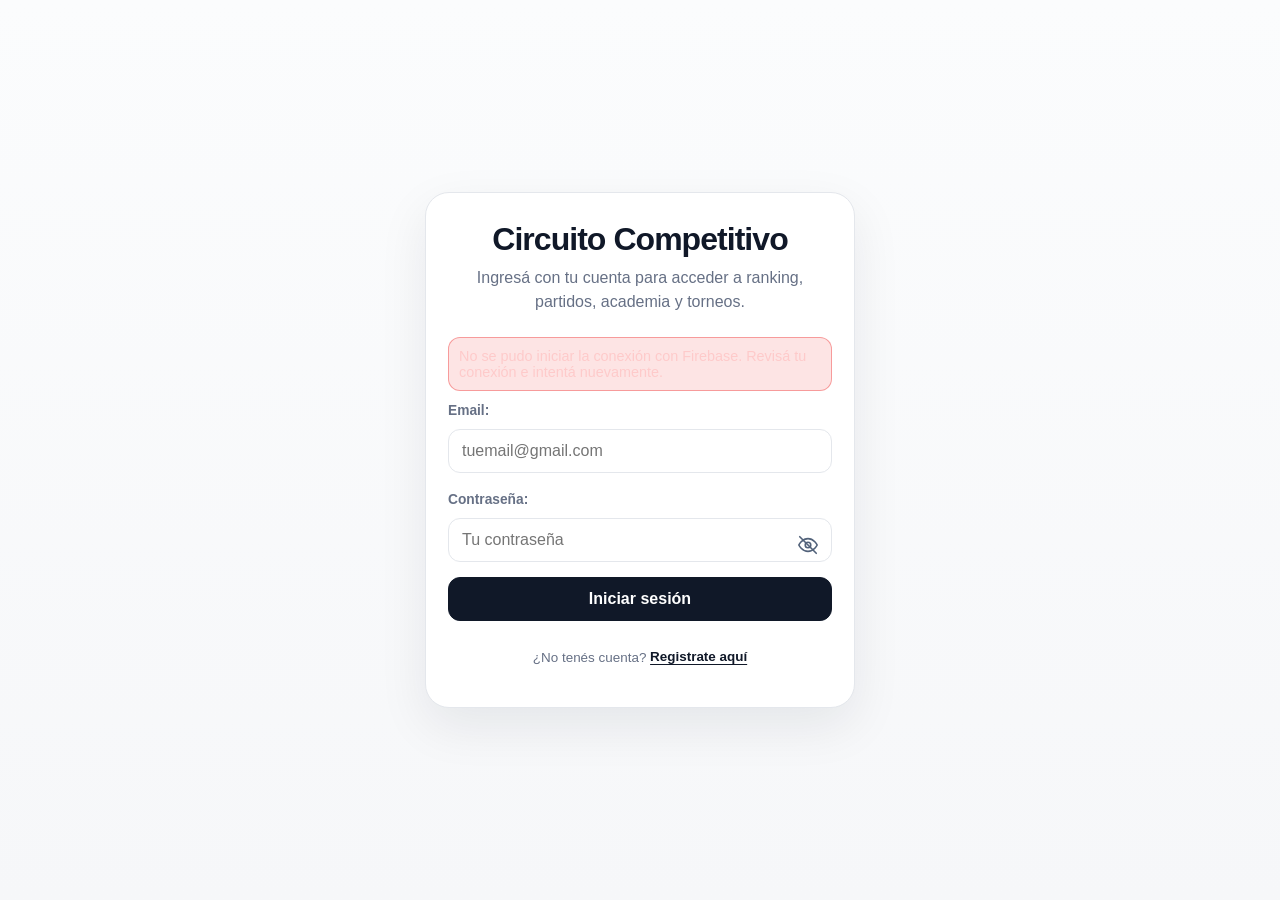
==== commit f8ee9e75: "Publish stage 10 profiles, image management and budget notices" ====
--- a/index.html
+++ b/index.html
@@ -3277,7 +3277,9 @@
 }
 </style>
 
-</head>
+<script src="./privacy.js"></script>
+<script src="./public-data-client.js"></script>
+<link rel="stylesheet" href="pric-design.css?v=20261006-publicacion"><script src="media-client.js"></script><script src="password-toggle.js" defer></script></head>
 <body>
 
 <svg xmlns="http://www.w3.org/2000/svg" style="display:none" aria-hidden="true">
@@ -3454,7 +3456,7 @@
             </div>
 
             <div style="background: var(--bg-light); padding: 10px; border-radius: 8px; border: 1px solid var(--border-light); margin-bottom: 15px;">
-                <input type="text" id="input-buscar-ranking" class="input-form" placeholder="🔍 Buscar por nombre o DNI..." style="margin: 0;" oninput="renderizarRanking()">
+                <input type="text" id="input-buscar-ranking" class="input-form" placeholder="🔍 Buscar por nombre o apellido..." style="margin: 0;" oninput="renderizarRanking()">
             </div>
 
             <div class="toggle-container" style="background-color: var(--bg-base);">
@@ -3485,7 +3487,7 @@
                     <tbody id="tabla-ranking"></tbody>
                 </table>
             </div>
-        </div>
+</div>
 
 
         <div id="vista-partidos" class="vista-interna">
@@ -3785,7 +3787,7 @@
                     type="text"
                     id="input-buscar-amigo"
                     class="input-form"
-                    placeholder="DNI o nombre"
+                    placeholder="nombre o apellido"
                     autocomplete="off"
                     oninput="renderizarResultadosBusquedaAmigos()">
                 <div id="resultados-busqueda-amigos" class="resultados-busqueda-amigos"></div>
@@ -3849,7 +3851,7 @@
 </section>
 <div style="background: var(--bg-light); padding: 20px; border-radius: 8px; border: 1px solid var(--border-light);">
                 <div style="margin-bottom: 15px;">
-                    <label>Foto de Perfil (URL de la imagen):</label>
+                    <label>Foto de perfil:</label>
                     <div style="display: flex; gap: 10px; align-items: center; margin-top: 5px;">
                         <img id="preview-foto-perfil" src="" style="width: 40px; height: 40px; border-radius: 50%; object-fit: cover; display: none;">
                         <input type="url" id="perfil-foto" class="input-form" placeholder="https://link.com/foto.jpg" style="margin: 0;" oninput="actualizarPreviewFoto()">
@@ -4161,6 +4163,8 @@
         let solicitudesAmistadData = [];
         let solicitudesAmistadEnviadasData = [];
         let clubesData = [];
+        let disponibilidadPublicaLista=false;
+        let disponibilidadPublicaDesde='',disponibilidadPublicaHasta='';
         let rankingData = [];
         let partidosData = [];
         let torneosData = [];
@@ -4188,6 +4192,22 @@
 
         // --- INICIALIZACIÓN ---
         document.addEventListener('DOMContentLoaded', () => {
+            setTimeout(() => {
+                const input =
+                    document.getElementById('buscador-ranking') ||
+                    document.getElementById('ranking-buscar') ||
+                    document.querySelector('#vista-ranking input[type="search"]') ||
+                    document.querySelector('#vista-ranking input[placeholder*="Buscar"]');
+                if (input && !input.dataset.optimizadoRanking) {
+                    input.dataset.optimizadoRanking = '1';
+                    let timer = null;
+                    input.addEventListener('input', () => {
+                        clearTimeout(timer);
+                        timer = setTimeout(() => buscarRankingOptimizado(), 350);
+                    });
+                }
+            }, 0);
+
             fechaSeleccionadaCrear.setHours(0,0,0,0);
             inicializarFormularioCrear();
             cargarDatosPerfilEnFormulario();
@@ -4785,7 +4805,7 @@
                 return;
             }
 
-            const jugadores = rankingData.filter(j => normalizarTextoBusqueda(j.nombre).includes(q) || normalizarTextoBusqueda(j.dni).includes(q)).slice(0,5);
+            const jugadores = rankingData.filter(j => normalizarTextoBusqueda(j.nombre).includes(q)).slice(0,5);
             const clubes = clubesData.filter(c => normalizarTextoBusqueda(c.nombre).includes(q)).slice(0,5);
             const profes = profesoresData.filter(p => normalizarTextoBusqueda(p.nombre).includes(q)).slice(0,5);
 
@@ -4800,7 +4820,7 @@
                     <div><strong>${escaparHtmlClub(i.titulo)}</strong><small>${escaparHtmlClub(i.sub || '')}</small></div>
                     <span class="busqueda-tipo">${i.tipo}</span>
                 </div>`).join('') :
-                htmlEstadoVacio('⌕','Sin resultados','Probá con otro nombre, DNI o club.');
+                htmlEstadoVacio('⌕','Sin resultados','Probá con otro nombre o club.');
         }
 
         function renderizarRankingMovil(jugadores) {
@@ -4955,6 +4975,8 @@
             }
 
             vistaPrincipalActual = vista;
+
+            ejecutarSeguroUI(`Datos vista ${vista}`, () => activarDatosVista(vista), {mostrar:false});
 
             document.querySelectorAll('.vista-interna, #vista-inicio').forEach(el => {
                 el.style.display = 'none';
@@ -5240,20 +5262,19 @@
                 ['Perfil', () => cargarDatosPerfilEnFormulario()],
                 ['Banner', () => renderizarBanner()],
                 ['Prioridad Inicio', () => renderizarHomePrioridad()],
-                ['Ranking', () => renderizarRanking()],
                 ['Partidos abiertos', () => renderizarPartidosAbiertos()],
                 ['Mis partidos', () => renderizarMisPartidos()],
                 ['Contadores Partidos', () => actualizarContadoresPartidos()],
-                ['Torneos', () => renderizarTorneos()],
                 ['Notificaciones', () => renderizarNotificaciones()],
                 ['Amigos', () => renderizarAmigos()],
                 ['Clubes', () => renderizarClubes()],
-                ['Academia', () => renderizarAcademia()],
                 ['Patrocinadores', () => renderizarPatrocinadores()],
-                ['Rol Academia', () => actualizarBotonAcademiaSegunRol()],
+                ['Rol Academia', () => actualizarModoProfesorUI()],
                 ['Filtros Partidos', () => actualizarChipsFiltrosUnirse()]
             ];
 
+            // Ranking, profesores y torneos NO se cargan acá.
+            // Se solicitan solamente cuando el usuario abre esas vistas.
             tareas.forEach(([nombre, tarea]) => {
                 ejecutarSeguroUI(nombre, tarea, {mostrar:false});
             });
@@ -5801,6 +5822,40 @@
             );
         }
 
+
+        async function buscarRankingOptimizado() {
+            const input =
+                document.getElementById('buscador-ranking') ||
+                document.getElementById('ranking-buscar') ||
+                document.querySelector('#vista-ranking input[type="search"]') ||
+                document.querySelector('#vista-ranking input[placeholder*="Buscar"]');
+
+            if (!input) return;
+
+            const termino = input.value.trim();
+            if (!termino) {
+                rankingBusquedaResultados = [];
+                renderizarRanking();
+                return;
+            }
+
+            const locales = rankingData.filter(u =>
+                `${u.nombre || ''} ${u.apellido || ''}`
+                    .toLowerCase()
+                    .includes(termino.toLowerCase())
+            );
+
+            if (locales.length) {
+                rankingBusquedaResultados = locales;
+                renderizarRanking();
+                return;
+            }
+
+            await buscarUsuarioRankingEspecifico(termino);
+            renderizarRanking();
+        }
+        window.buscarRankingOptimizado = buscarRankingOptimizado;
+
         function renderizarRanking() {
             const busqueda = document.getElementById('input-buscar-ranking')
                 ? document.getElementById('input-buscar-ranking').value.toLowerCase()
@@ -5811,8 +5866,7 @@
                 const tienePartidosJugados = stats.pj > 0;
                 const coincideModalidad = r.modalidad === catRankingActual;
                 const coincideBusqueda = !busqueda ||
-                    String(r.nombre || '').toLowerCase().includes(busqueda) ||
-                    (r.dni && String(r.dni).includes(busqueda));
+                    String(r.nombre || '').toLowerCase().includes(busqueda);
                 return tienePartidosJugados && coincideModalidad && coincideBusqueda;
             }).sort(compararJugadoresRanking);
 
@@ -6412,8 +6466,6 @@
 
         window.salirDePartidoPendiente = salirDePartidoPendiente;
 
-        window.salirDePartidoPendiente = salirDePartidoPendiente;
-
         async function cancelarInvitacionPartido(partidoId, slot) {
             const claveOperacion = `cancelar-invitacion-${partidoId}-${slot}`;
             return ejecutarOperacionPartido(claveOperacion, async () => {
@@ -6495,7 +6547,7 @@
                         <img src="${obtenerAvatarUrl(nombre)}" class="avatar-circulo" alt="">
                         <div class="amigo-invitar-info">
                             <strong>${escaparHtmlClub(nombre)}</strong>
-                            <small>${amigo.dni ? `DNI ${escaparHtmlClub(amigo.dni)}` : 'Amigo agregado'}</small>
+                            <small>Amigo agregado</small>
                         </div>
                         <button class="amigo-invitar-btn" onclick="ejecutarConBoton(this, () => confirmarInvitacionAmigoPartido('${amigoId}'), 'Invitando...')">Invitar</button>
                     </div>`;
@@ -6752,6 +6804,29 @@
             });
         }
 
+
+        function usuarioResponsableTransicionPartido(partido) {
+            const uidActual = String(usuarioActual?.uid || '');
+            if (!uidActual) return false;
+
+            // El creador procesa el vencimiento. Si falta creadorUid, se utiliza
+            // de forma determinista el UID menor entre participantes.
+            if (partido?.creadorUid) {
+                return String(partido.creadorUid) === uidActual;
+            }
+
+            const uids = Array.isArray(partido?.jugadoresUid)
+                ? partido.jugadoresUid.filter(Boolean).map(String).sort()
+                : [];
+
+            if (uids.length) return uids[0] === uidActual;
+
+            // Compatibilidad con documentos muy antiguos sin UIDs:
+            // únicamente el primer jugador procesa la transición.
+            return String(partido?.j1 || '').trim().toLowerCase()
+                === getNombreCompleto().trim().toLowerCase();
+        }
+
         async function procesarEstadosPartidosCompetitivos() {
             const api = window.firebaseAPI;
             if (!api || !partidosData.length) return;
@@ -6760,9 +6835,12 @@
             const candidatos = partidosData.filter(p => {
                 if (String(p.tipo || 'Competitivo').toLowerCase() !== 'competitivo') return false;
                 if (!['Buscando Rival','Partido Confirmado'].includes(p.estado)) return false;
+                if (!usuarioResponsableTransicionPartido(p)) return false;
                 const inicio = fechaHoraPartidoMs(p);
                 return Number.isFinite(inicio) && ahora >= inicio;
             });
+
+            if (!candidatos.length) return;
 
             for (const local of candidatos) {
                 const clave = `vencimiento-${local.id}`;
@@ -6843,9 +6921,16 @@
         }
 
         function iniciarControlAutomaticoPartidosCompetitivos() {
-            clearInterval(controlPartidosInterval);
+            if (controlPartidosInterval) {
+                clearInterval(controlPartidosInterval);
+                controlPartidosInterval = null;
+            }
             procesarEstadosPartidosCompetitivos();
-            controlPartidosInterval = setInterval(procesarEstadosPartidosCompetitivos, 15 * 1000);
+            controlPartidosInterval = setInterval(() => {
+                if (document.visibilityState === 'visible') {
+                    procesarEstadosPartidosCompetitivos();
+                }
+            }, 60 * 1000);
         }
 
         function renderizarMisPartidos() {
@@ -7381,8 +7466,7 @@
                 .filter(j => String(j.uid || j.id) !== String(usuarioActual?.uid))
                 .filter(j => {
                     const nombre = normalizarTextoBusqueda(j.nombre);
-                    const dni = normalizarTextoBusqueda(j.dni);
-                    return nombre.includes(consulta) || dni.includes(consulta);
+                    return nombre.includes(consulta);
                 })
                 .slice(0, 8);
 
@@ -7401,7 +7485,7 @@
                                 <img src="${obtenerAvatarUrl(j.nombre)}" alt="">
                                 <div class="amigo-persona-texto">
                                     <strong>${escaparHtmlClub(j.nombre)}</strong>
-                                    <small>DNI: ${escaparHtmlClub(j.dni || 'Sin DNI')}</small>
+                                    <small>Jugador del circuito</small>
                                 </div>
                             </div>
                             <div class="amigo-persona-acciones">${accion}</div>
@@ -7462,7 +7546,7 @@
                             <img src="${obtenerAvatarUrl(a.nombre || 'Jugador')}" alt="">
                             <div class="amigo-persona-texto">
                                 <strong>${escaparHtmlClub(a.nombre || 'Jugador')}</strong>
-                                <small>DNI: ${escaparHtmlClub(a.dni || 'Sin DNI')}</small>
+                                <small>${a.telefono ? escaparHtmlClub(a.telefono) : 'Contacto no disponible'}</small>
                             </div>
                         </div>
                         <div class="amigo-persona-acciones">
@@ -7547,6 +7631,7 @@
 
                             <div class="club-circuito-modalidades">
                                 ${obtenerResumenCanchasClub(club)}
+                                <div class="pric-club-gallery">${Object.entries(club.fotoModalidades||{}).filter(([slot,url])=>["padel_indoor","padel_outdoor","tenis_indoor","tenis_outdoor"].includes(slot)&&String(url).startsWith("https://firebasestorage.googleapis.com/")).map(([slot,url])=>`<figure><img loading="lazy" src="${escaparHtmlClub(url)}" alt="${escaparHtmlClub(slot.replaceAll("_"," "))}"><figcaption>${({padel_indoor:"Pádel indoor",padel_outdoor:"Pádel outdoor",tenis_indoor:"Tenis indoor",tenis_outdoor:"Tenis outdoor"})[slot]}</figcaption></figure>`).join("")}</div>
                             </div>
                         </div>
 
@@ -8638,6 +8723,72 @@
             let configuracionGeneralPorClub = {};
             let ultimoSnapshotClubes = null;
             let procesarSnapshotClubes = null;
+
+            // Optimización Firestore: los datos amplios dejan de mantenerse todos
+            // en tiempo real. Se cargan bajo demanda y se reutilizan durante la sesión.
+            const cacheFirebaseTTL = {
+                clubes: 60 * 1000,
+                ranking: 5 * 60 * 1000,
+                profesores: 10 * 60 * 1000,
+                torneos: 60 * 1000,
+                patrocinadores: 30 * 60 * 1000
+            };
+            const cacheFirebaseTiempo = {
+                clubes: 0,
+                ranking: 0,
+                profesores: 0,
+                torneos: 0,
+                patrocinadores: 0
+            };
+            const cargasFirebaseEnCurso = new Map();
+
+            // Listeners y lecturas se administran por vista.
+            // Al salir de una vista se cierran sus listeners para evitar consumo oculto.
+            const listenersPorVista = new Map();
+            let vistaFirebaseActiva = null;
+
+            // Ranking paginado: 50 usuarios por bloque.
+            let rankingUltimoDocumento = null;
+            let rankingTieneMas = true;
+            let rankingCargandoMas = false;
+            let rankingBusquedaResultados = [];
+            const RANKING_PAGE_SIZE = 50;
+
+            function cerrarListenersVista(vista) {
+                const lista = listenersPorVista.get(vista) || [];
+                lista.forEach(unsub => {
+                    try { if (typeof unsub === 'function') unsub(); } catch(e) {}
+                });
+                listenersPorVista.delete(vista);
+            }
+
+            function registrarListenerVista(vista, unsub) {
+                if (typeof unsub !== 'function') return;
+                const lista = listenersPorVista.get(vista) || [];
+                lista.push(unsub);
+                listenersPorVista.set(vista, lista);
+            }
+
+            function cambiarVistaFirebaseActiva(vista) {
+                if (vistaFirebaseActiva && vistaFirebaseActiva !== vista) {
+                    cerrarListenersVista(vistaFirebaseActiva);
+                }
+                vistaFirebaseActiva = vista;
+            }
+
+            function cacheFirebaseVigente(tipo) {
+                const ttl = cacheFirebaseTTL[tipo] || 0;
+                return ttl > 0 && Date.now() - (cacheFirebaseTiempo[tipo] || 0) < ttl;
+            }
+
+            async function ejecutarCargaFirebaseUnica(clave, tarea) {
+                if (cargasFirebaseEnCurso.has(clave)) return cargasFirebaseEnCurso.get(clave);
+                const promesa = Promise.resolve()
+                    .then(tarea)
+                    .finally(() => cargasFirebaseEnCurso.delete(clave));
+                cargasFirebaseEnCurso.set(clave, promesa);
+                return promesa;
+            }
             let authModoActual = "login";
             let unsubscribeFirebase = [];
             const unsubscribeTorneosPorClub = new Map();
@@ -8689,7 +8840,9 @@
                         import(`https://www.gstatic.com/firebasejs/${FIREBASE_VERSION}/firebase-analytics.js`).catch(() => null)
                     ]);
 
-                    const app = appMod.getApps().length ? appMod.getApp() : appMod.initializeApp(firebaseConfig);
+                    // Cada portal conserva su propia sesión aunque comparta el dominio de GitHub Pages.
+const app = appMod.getApps().find(a => a.name === 'pric-jugadores') || appMod.initializeApp(firebaseConfig, 'pric-jugadores');
+                    await window.PRICPublic.init(app,FIREBASE_VERSION);
                     const db = firestoreMod.getFirestore(app);
                     const auth = authMod.getAuth(app);
 
@@ -8699,8 +8852,10 @@
                         console.warn("Analytics no disponible en este entorno:", e);
                     }
 
-                    firebaseAPI = { app, db, auth, ...firestoreMod, ...authMod };
+                    firebaseAPI = { app, db, auth, ...firestoreMod, ...authMod, ...window.PRICPrivacy.wrap(firestoreMod, auth, db) };
                     window.firebaseAPI = firebaseAPI;
+window.PricMedia.configure({user:()=>firebaseAPI.auth.currentUser,appCheck:()=>window.PRICPublic.token(),onUploaded:async(t,r)=>{perfilUsuario.foto=r.url;document.getElementById('perfil-foto').value=r.url;actualizarPreviewFoto();if(typeof renderizarPerfilResumen==='function')renderizarPerfilResumen();}});
+window.PricMedia.attach(document.getElementById('perfil-foto'),{kind:'profile'});
 
                     firebaseAPI.onAuthStateChanged(auth, async (user) => {
                         if (!user) {
@@ -8768,17 +8923,19 @@
             }
 
             function detenerEscuchasFirebase() {
-                unsubscribeFirebase.forEach(fn => {
-                    try { if (typeof fn === "function") fn(); } catch(e) {}
+                unsubscribeFirebase.forEach(unsub => {
+                    try { if (typeof unsub === 'function') unsub(); } catch(e) {}
                 });
                 unsubscribeFirebase = [];
 
-                unsubscribeTorneosPorClub.forEach(fn => {
-                    try { if (typeof fn === "function") fn(); } catch(e) {}
+                Array.from(listenersPorVista.keys()).forEach(cerrarListenersVista);
+                vistaFirebaseActiva = null;
+
+                unsubscribeTorneosPorClub.forEach(unsub => {
+                    try { if (typeof unsub === 'function') unsub(); } catch(e) {}
                 });
                 unsubscribeTorneosPorClub.clear();
                 torneosPorClubCache.clear();
-                erroresFirebaseMostrados.clear();
             }
 
             function ocultarPantallasDuranteValidacion() {
@@ -8875,6 +9032,13 @@
                 if (snap.exists()) {
                     const data = snap.data() || {};
                     const plataforma = await determinarPlataformaCuenta(user, data);
+                    let access = {};
+                    try {
+                        const accessSnap = await firebaseAPI.getDoc(firebaseAPI.doc(firebaseAPI.db, 'accessRoles', user.uid));
+                        access = accessSnap.exists() ? (accessSnap.data() || {}) : {};
+                    } catch(error) {
+                        console.warn('[Circuito] no se pudieron leer permisos protegidos:', error);
+                    }
 
                     perfilUsuario = {
                         nombre: data.nombre || "Jugador",
@@ -8885,11 +9049,12 @@
                         dni: data.dni || "",
                         preferencia: data.preferencia || "Drive",
                         foto: data.foto || "",
-                        rolProfesor: data.rolProfesor === true || data.esProfesor === true || data.rol === "Profesor" || data.roles?.profesor === true,
-                        esAdmin: data.esAdmin === true || data.rol === "Admin" || data.roles?.admin === true,
-                        rol: data.rol || "",
+                        rolProfesor: access.professor === true,
+                        esAdmin: access.circuitAdmin === true,
+                        rol: access.circuitAdmin === true ? "Admin" : (access.professor === true ? "Profesor" : ""),
                         plataforma,
-                        roles: data.roles && typeof data.roles === "object" ? data.roles : {}
+                        roles: {admin:access.circuitAdmin === true, profesor:access.professor === true},
+                        sanciones: Array.isArray(access.sanctions) ? access.sanctions : (Array.isArray(data.sanciones) ? data.sanciones : [])
                     };
 
                     console.info('[Circuito] acceso cargado', {
@@ -8924,7 +9089,17 @@
                     await firebaseAPI.setDoc(ref, {
                         uid: user.uid,
                         email: user.email || "",
-                        ...perfilUsuario,
+                        nombre:perfilUsuario.nombre,
+                        apellido:perfilUsuario.apellido,
+                        edad:perfilUsuario.edad,
+                        genero:perfilUsuario.genero,
+                        telefono:perfilUsuario.telefono,
+                        dni:perfilUsuario.dni,
+                        preferencia:perfilUsuario.preferencia,
+                        foto:perfilUsuario.foto,
+                        plataforma:perfilUsuario.plataforma,
+                        puntos:0,
+                        pj:0,
                         creadoEn: firebaseAPI.serverTimestamp(),
                         actualizadoEn: firebaseAPI.serverTimestamp()
                     }, { merge: true });
@@ -9025,7 +9200,15 @@
                     await firebaseAPI.setDoc(firebaseAPI.doc(firebaseAPI.db, "users", cred.user.uid), {
                         uid: cred.user.uid,
                         email,
-                        ...perfilUsuario,
+                        nombre,
+                        apellido,
+                        edad:"",
+                        genero,
+                        telefono,
+                        dni,
+                        preferencia,
+                        foto:"",
+                        plataforma:"circuito",
                         puntos: 0,
                         pj: 0,
                         creadoEn: firebaseAPI.serverTimestamp(),
@@ -9047,6 +9230,8 @@
                 }
 
                 detenerEscuchasFirebase();
+                Array.from(listenersPorVista.keys()).forEach(cerrarListenersVista);
+                vistaFirebaseActiva = null;
 
                 try {
                     await firebaseAPI.signOut(firebaseAPI.auth);
@@ -9155,269 +9340,472 @@
                 actualizarModalidadesUnirse();
             }
 
+
+            async function cargarClubesBajoDemanda(force = false) {
+                if (!firebaseAPI) return;
+                if (!force && cacheFirebaseVigente('clubes') && clubesData.length) return;
+
+                return ejecutarCargaFirebaseUnica('clubes', async () => {
+                    const response=await window.PRICPublic.read('clubes');
+                    const snapshot={docs:response.clubs.map(c=>({id:c.id,ref:{path:'clubs/'+c.id},data:()=>c}))};
+                    clubesData=response.clubs.map(c=>({...c,...c.datosClub,apertura:c.datosClub.primerTurno||'08:00',cierre:c.datosClub.ultimoTurno||'21:30'}));
+                    for(const club of clubesData){const config={...club,clubId:club.id};configsClubesCache[club.id]=config;configsClubesCache[club.nombre]=config;configsClubesCache[normalizarIdFirestore(club.nombre)]=config;}
+                    actualizarSelectorClubes();renderizarClubes();
+                    if (typeof procesarSnapshotClubes === 'function') {
+                        procesarSnapshotClubes(snapshot);
+                    }
+                    cacheFirebaseTiempo.clubes = Date.now();
+                });
+            }
+
+            async function cargarPatrocinadoresBajoDemanda(force = false) {
+                if (!firebaseAPI) return;
+                if (!force && cacheFirebaseVigente('patrocinadores') && patrocinadoresData.length) return;
+
+                return ejecutarCargaFirebaseUnica('patrocinadores', async () => {
+                    const docSnap = await firebaseAPI.getDoc(
+                        firebaseAPI.doc(firebaseAPI.db, 'configuracion', 'inicio')
+                    );
+                    const datos = docSnap.exists() ? docSnap.data()?.patrocinadores : null;
+                    patrocinadoresData = Array.isArray(datos)
+                        ? normalizarPatrocinadores(datos)
+                        : normalizarPatrocinadores([]);
+                    cacheFirebaseTiempo.patrocinadores = Date.now();
+                    renderizarPatrocinadores();
+                });
+            }
+
+            async function cargarRankingBajoDemanda(force = false, cargarMas = false) {
+                if (!firebaseAPI) return;
+
+                if (!force && !cargarMas && cacheFirebaseVigente('ranking') && rankingData.length) {
+                    return;
+                }
+
+                if (rankingCargandoMas) return;
+                rankingCargandoMas = true;
+
+                try {
+                    let q;
+
+                    if (cargarMas && rankingUltimoDocumento) {
+                        q = firebaseAPI.query(
+                            firebaseAPI.collection(firebaseAPI.db, 'users'),
+                            firebaseAPI.orderBy('puntos', 'desc'),
+                            firebaseAPI.startAfter(rankingUltimoDocumento),
+                            firebaseAPI.limit(RANKING_PAGE_SIZE)
+                        );
+                    } else {
+                        q = firebaseAPI.query(
+                            firebaseAPI.collection(firebaseAPI.db, 'users'),
+                            firebaseAPI.orderBy('puntos', 'desc'),
+                            firebaseAPI.limit(RANKING_PAGE_SIZE)
+                        );
+                    }
+
+                    let snapshot;
+                    try {
+                        snapshot = await firebaseAPI.getDocs(q);
+                    } catch(error) {
+                        // Compatibilidad si todavía no existe el índice/orden esperado.
+                        const fallback = firebaseAPI.query(
+                            firebaseAPI.collection(firebaseAPI.db, 'users'),
+                            firebaseAPI.limit(RANKING_PAGE_SIZE)
+                        );
+                        snapshot = await firebaseAPI.getDocs(fallback);
+                    }
+
+                    const nuevos = snapshot.docs.map(docSnap => {
+                        const data = docSnap.data() || {};
+                        const nombre = `${data.nombre || ''} ${data.apellido || ''}`.trim()
+                            || data.displayName || 'Jugador';
+                        return {
+                            id:docSnap.id,
+                            uid:docSnap.id,
+                            ...data,
+                            nombre,
+                            modalidad:data.modalidad || data.genero || 'Masculino',
+                            puntos:Number(data.puntos) || 0,
+                            pj:Number(data.pj) || Number(data.partidosJugados) || 0
+                        };
+                    });
+
+                    if (cargarMas) {
+                        const existentes = new Set(rankingData.map(x => String(x.id || x.uid)));
+                        rankingData = [
+                            ...rankingData,
+                            ...nuevos.filter(x => !existentes.has(String(x.id || x.uid)))
+                        ].slice(0, RANKING_PAGE_SIZE);
+                    } else {
+                        rankingData = nuevos.slice(0, RANKING_PAGE_SIZE);
+                    }
+
+                    rankingUltimoDocumento = snapshot.docs[snapshot.docs.length - 1] || null;
+                    rankingTieneMas = snapshot.docs.length === RANKING_PAGE_SIZE;
+                    cacheFirebaseTiempo.ranking = Date.now();
+
+                    renderizarRanking();
+                    renderizarResultadosBusquedaAmigos();
+                    actualizarBotonCargarMasRanking();
+                } finally {
+                    rankingCargandoMas = false;
+                }
+            }
+
+            window.cargarMasRanking = async function() { return; };
+
+            function actualizarBotonCargarMasRanking() {}
+
+
+            async function completarRankingHasta50SiHaceFalta(filtroFn) {
+                if (!firebaseAPI || !rankingTieneMas || rankingCargandoMas) return;
+
+                let visibles = rankingData.filter(filtroFn);
+                while (visibles.length < 50 && rankingTieneMas && rankingData.length < 50) {
+                    await cargarRankingBajoDemanda(false, true);
+                    visibles = rankingData.filter(filtroFn);
+                }
+            }
+
+            async function buscarUsuarioRankingEspecifico(termino) {
+                const q = String(termino || '').trim();
+                if (!q || !firebaseAPI) {
+                    rankingBusquedaResultados = [];
+                    return [];
+                }
+
+                const local = rankingData.filter(u => {
+                    const texto = `${u.nombre || ''} ${u.apellido || ''}`.toLowerCase();
+                    return texto.includes(q.toLowerCase());
+                });
+                if (local.length) {
+                    rankingBusquedaResultados = local.slice(0, 20);
+                    return rankingBusquedaResultados;
+                }
+
+                const resultados = [];
+                for (const campo of ['nombre','apellido']) {
+                  try {
+                    const snapshot=await firebaseAPI.getDocs(firebaseAPI.query(
+                      firebaseAPI.collection(firebaseAPI.db,'users'),firebaseAPI.where(campo,'==',q),firebaseAPI.limit(10)));
+                    snapshot.docs.forEach(d=>{if(!resultados.some(r=>r.id===d.id))resultados.push({id:d.id,uid:d.id,...d.data()});});
+                  } catch(e) {logFirebaseError('búsqueda pública de jugadores',e,{opcional:true});}
+                }
+
+                rankingBusquedaResultados = resultados.map(u => ({
+                    ...u,
+                    nombre:`${u.nombre || ''} ${u.apellido || ''}`.trim() || u.displayName || 'Jugador',
+                    puntos:Number(u.puntos) || 0,
+                    pj:Number(u.pj) || Number(u.partidosJugados) || 0
+                }));
+                return rankingBusquedaResultados;
+            }
+
+            window.buscarUsuarioRankingEspecifico = buscarUsuarioRankingEspecifico;
+
+            async function cargarProfesoresBajoDemanda(force = false) {
+                if (!firebaseAPI) return;
+                if (!force && cacheFirebaseVigente('profesores') && profesoresData.length) return;
+
+                return ejecutarCargaFirebaseUnica('profesores', async () => {
+                    const snapshot = await firebaseAPI.getDocs(
+                        firebaseAPI.query(
+                            firebaseAPI.collection(firebaseAPI.db, 'profesores'),
+                            firebaseAPI.limit(40)
+                        )
+                    );
+                    profesoresData = docsToArray(snapshot).map(p => ({
+                        ...p,
+                        nombre:p.nombre || p.displayName || 'Profesor',
+                        uid:p.uid || p.id || '',
+                        telefono:p.telefono || p.whatsapp || '',
+                        clubes:Array.isArray(p.clubes) ? p.clubes : (p.club ? [p.club] : []),
+                        categorias:Array.isArray(p.categorias) ? p.categorias : [],
+                        horarios:Array.isArray(p.horarios) ? p.horarios : [],
+                        modalidades:Array.isArray(p.modalidades) ? p.modalidades : [],
+                        clasesDisponibles:Array.isArray(p.clasesDisponibles) ? p.clasesDisponibles : []
+                    }));
+                    cacheFirebaseTiempo.profesores = Date.now();
+                    renderizarAcademia();
+                });
+            }
+
+
+            async function asegurarDatosVistaHastaLimite(tipo, visiblesActuales) {
+                // Cada vista tiene un techo duro. Nunca se supera.
+                const limites = {
+                    ranking:50,
+                    torneos:40,
+                    profesores:40
+                };
+                const limite = limites[tipo] || 0;
+                if (!limite || visiblesActuales >= limite) return;
+
+                if (tipo === 'ranking' && rankingTieneMas && rankingData.length < limite) {
+                    await cargarRankingBajoDemanda(false, true);
+                } else if (tipo === 'torneos' && torneosData.length < limite) {
+                    await cargarTorneosBajoDemanda(true);
+                } else if (tipo === 'profesores' && profesoresData.length < limite) {
+                    await cargarProfesoresBajoDemanda(true);
+                }
+            }
+            window.asegurarDatosVistaHastaLimite = asegurarDatosVistaHastaLimite;
+
+            async function cargarTorneosBajoDemanda(force = false) {
+                if (!firebaseAPI) return;
+                if (!force && cacheFirebaseVigente('torneos') && torneosData.length) return;
+
+                return ejecutarCargaFirebaseUnica('torneos', async () => {
+                    try {
+                        // La visibilidad comercial se resuelve en backend:
+                        // un club bloqueado/baja no entrega sus torneos al Circuito.
+                        await cargarClubesBajoDemanda(force);
+                        const respuesta = await window.PRICPublic.read('torneos');
+                        const lista = Array.isArray(respuesta?.torneos) ? respuesta.torneos : [];
+
+                        torneosData = lista.map(data => {
+                            const clubId = String(data.clubId || '');
+                            const club = clubesData.find(c => String(c.id) === clubId);
+                            return normalizarTorneoPublico(
+                                {...data},
+                                clubId,
+                                club?.nombre || data.club || clubId
+                            );
+                        }).filter(Boolean);
+
+                        cacheFirebaseTiempo.torneos = Date.now();
+                        renderizarTorneos();
+                    } catch(error) {
+                        console.warn('No se pudieron cargar los torneos:', error);
+                        torneosData = [];
+                        renderizarTorneos();
+                    }
+                });
+            }
+
+            window.cargarRankingBajoDemanda = cargarRankingBajoDemanda;
+            window.cargarProfesoresBajoDemanda = cargarProfesoresBajoDemanda;
+            window.cargarTorneosBajoDemanda = cargarTorneosBajoDemanda;
+            window.cargarClubesBajoDemanda = cargarClubesBajoDemanda;
+
+
+            async function activarDatosVista(vista) {
+                if (!firebaseAPI || !usuarioActual) return;
+
+                cambiarVistaFirebaseActiva(vista);
+
+                if (vista === 'inicio') {
+                    // Inicio mínimo: patrocinadores + notificaciones.
+                    // Perfil ya fue leído durante la validación de sesión.
+                    cargarPatrocinadoresBajoDemanda().catch(e =>
+                        logFirebaseError('patrocinadores inicio', e, {opcional:true})
+                    );
+
+                    const unsubNotificacionesInicio = firebaseAPI.onSnapshot(
+                        firebaseAPI.query(
+                            firebaseAPI.collection(
+                                firebaseAPI.db,
+                                'users',
+                                usuarioActual.uid,
+                                'notificaciones'
+                            ),
+                            firebaseAPI.limit(20)
+                        ),
+                        snapshot => {
+                            notificacionesData = docsToArray(snapshot)
+                                .sort((a,b) =>
+                                    String(b.fecha || b.creadoEn || '')
+                                        .localeCompare(String(a.fecha || a.creadoEn || ''))
+                                );
+                            renderizarNotificaciones();
+                            if (typeof renderizarActividadHome === 'function') {
+                                renderizarActividadHome();
+                            }
+                        },
+                        e => logFirebaseError('notificaciones inicio', e, {opcional:true})
+                    );
+                    registrarListenerVista('inicio', unsubNotificacionesInicio);
+                    return;
+                }
+
+                if (vista === 'partidos' || vista === 'partido-detalle') {
+                    const panelActivo =
+                        document.querySelector('[data-panel-partidos].activo')?.dataset?.panelPartidos ||
+                        document.querySelector('.partidos-tab.activo')?.dataset?.tab ||
+                        panelPartidosActual ||
+                        'unirse';
+
+                    let limitePartidos = 10;
+                    if (panelActivo === 'crear') limitePartidos = 0;
+                    else if (panelActivo === 'unirse') limitePartidos = 40;
+                    else limitePartidos = 10;
+
+                    if (limitePartidos > 0) {
+                        const q = firebaseAPI.query(
+                            firebaseAPI.collectionGroup(firebaseAPI.db, 'partidos'),
+                            firebaseAPI.orderBy('fecha', 'desc'),
+                            firebaseAPI.limit(limitePartidos)
+                        );
+                        const unsub = firebaseAPI.onSnapshot(
+                            q,
+                            snapshot => {
+                                partidosData = docsToArray(snapshot)
+                                    .filter(p => String(p.tipo || 'Competitivo').toLowerCase() !== 'casual')
+                                    .map(p => ({
+                                        ...p,
+                                        j1:p.j1 || p.jugador1 || p.creador || 'Libre',
+                                        j2:p.j2 || p.jugador2 || 'Libre',
+                                        j3:p.j3 || p.jugador3 || 'Libre',
+                                        j4:p.j4 || p.jugador4 || 'Libre',
+                                        estado:p.estado || 'Buscando Rival',
+                                        tipo:'Competitivo',
+                                        categoria:['Masculino','Femenino','Mixto'].includes(p.categoria) ? p.categoria : 'Masculino',
+                                        modalidad:p.modalidad || 'Outdoor'
+                                    }));
+                                renderizarMisPartidos();
+                                renderizarPartidosAbiertos();
+                                actualizarContadoresPartidos();
+                                if (vista === 'partido-detalle') renderizarDetallePartido();
+                            },
+                            error => logFirebaseError('partidos vista', error)
+                        );
+                        registrarListenerVista(vista, unsub);
+                    }
+
+                    // Reservas se descargan únicamente al entrar en Crear, porque son
+                    // necesarias para calcular disponibilidad. No se descargan en las
+                    // demás pestañas de Partidos.
+                    if (panelActivo === 'crear') {
+                        cargarClubesBajoDemanda().catch(e =>
+                            logFirebaseError('clubes crear partido', e, {opcional:true})
+                        );
+                        const hoy = new Date();
+                        const desde = `${hoy.getFullYear()}-${String(hoy.getMonth()+1).padStart(2,'0')}-${String(hoy.getDate()).padStart(2,'0')}`;
+                        disponibilidadPublicaLista=false;let activo=true,cargando=false;
+                        const actualizarDisponibilidad=async()=>{
+                          if(cargando||!activo)return;cargando=true;
+                          try {
+                            await cargarClubesBajoDemanda();
+                            const fin=new Date();fin.setDate(fin.getDate()+30);
+                            const hasta=fin.getFullYear()+'-'+String(fin.getMonth()+1).padStart(2,'0')+'-'+String(fin.getDate()).padStart(2,'0');
+                            const respuestas=await Promise.all(clubesData.map(club=>window.PRICPublic.read('disponibilidad',{clubId:club.id,desde,hasta})));
+                            if(!activo)return;
+                            reservasCompartidasCache=respuestas.flatMap(r=>r.reservas);disponibilidadPublicaDesde=desde;disponibilidadPublicaHasta=hasta;disponibilidadPublicaLista=true;window.actualizarHorariosDisponibles();
+                          }catch(error){if(activo){disponibilidadPublicaLista=false;window.actualizarHorariosDisponibles();logFirebaseError('disponibilidad pública',error);}}
+                          finally{cargando=false;}
+                        };
+                        actualizarDisponibilidad();
+                        const timer=setInterval(actualizarDisponibilidad,30000);
+                        const unsubReservas=()=>{activo=false;disponibilidadPublicaLista=false;clearInterval(timer);};
+                        registrarListenerVista(vista, unsubReservas);
+                    }
+                    return;
+                }
+
+                if (vista === 'ranking') {
+                    await cargarRankingBajoDemanda(false, false);
+                    return;
+                }
+
+                if (vista === 'amigos') {
+                    // Solo subcolecciones personales en tiempo real.
+                    const specs = [
+                        ['amigos',50,async snapshot => {
+ const uidActual=usuarioActual?.uid;
+ const contactos=await Promise.all(docsToArray(snapshot).map(async amigo=>{
+  const seguro={id:amigo.id,uid:amigo.uid,nombre:amigo.nombre,agregadoEn:amigo.agregadoEn};
+  try {const contacto=await firebaseAPI.getDoc(firebaseAPI.doc(firebaseAPI.db,'friendContacts',String(amigo.uid||amigo.id)));return {...seguro,telefono:contacto.exists()?contacto.data().telefono:''};}
+  catch {return seguro;}
+ }));
+ if(usuarioActual?.uid!==uidActual)return;
+ amigosData=contactos;renderizarAmigos();
+ }],
+                        ['solicitudesAmistad',15,snapshot => {
+                            solicitudesAmistadData=docsToArray(snapshot).filter(s => (s.estado||'pendiente')==='pendiente');
+                            renderizarSolicitudesAmistad(); actualizarResumenAmigos();
+                        }],
+                        ['solicitudesAmistadEnviadas',15,snapshot => {
+                            solicitudesAmistadEnviadasData=docsToArray(snapshot).filter(s => (s.estado||'pendiente')==='pendiente');
+                            renderizarSolicitudesEnviadas(); actualizarResumenAmigos();
+                        }]
+                    ];
+                    specs.forEach(([coleccion,limite,cb]) => {
+                        const unsub=firebaseAPI.onSnapshot(
+                            firebaseAPI.query(
+                                firebaseAPI.collection(firebaseAPI.db,'users',usuarioActual.uid,coleccion),
+                                firebaseAPI.limit(limite)
+                            ),
+                            cb,
+                            e=>logFirebaseError(`amigos/${coleccion}`,e,{opcional:true})
+                        );
+                        registrarListenerVista('amigos',unsub);
+                    });
+                    return;
+                }
+
+                if (vista === 'notificaciones') {
+                    const unsub=firebaseAPI.onSnapshot(
+                        firebaseAPI.query(
+                            firebaseAPI.collection(firebaseAPI.db,'users',usuarioActual.uid,'notificaciones'),
+                            firebaseAPI.limit(20)
+                        ),
+                        snapshot => {
+                            notificacionesData=docsToArray(snapshot)
+                                .sort((a,b)=>String(b.fecha||b.creadoEn||'').localeCompare(String(a.fecha||a.creadoEn||'')));
+                            renderizarNotificaciones();
+                        },
+                        e=>logFirebaseError('notificaciones vista',e,{opcional:true})
+                    );
+                    registrarListenerVista('notificaciones',unsub);
+                    return;
+                }
+
+                if (vista === 'academia') {
+                    await cargarProfesoresBajoDemanda();
+                    const unsub=firebaseAPI.onSnapshot(
+                        firebaseAPI.query(
+                            firebaseAPI.collection(firebaseAPI.db,'users',usuarioActual.uid,'clases'),
+                            firebaseAPI.limit(20)
+                        ),
+                        snapshot => {
+                            clasesUsuario=docsToArray(snapshot);
+                            renderizarMisClases();
+                        },
+                        e=>logFirebaseError('clases vista',e,{opcional:true})
+                    );
+                    registrarListenerVista('academia',unsub);
+                    return;
+                }
+
+                if (vista === 'torneos') {
+                    await cargarClubesBajoDemanda();
+                    await cargarTorneosBajoDemanda();
+                    return;
+                }
+
+                if (vista === 'clubes') {
+                    await cargarClubesBajoDemanda();
+                    return;
+                }
+
+                if (vista === 'buscar') {
+                    // La búsqueda global usa los datos ya cacheados.
+                    // No descarga usuarios automáticamente.
+                    return;
+                }
+
+                // Perfil y Menú no requieren listeners.
+            }
+
+            window.activarDatosVista = activarDatosVista;
+
             function iniciarEscuchasFirebase() {
                 if (!firebaseAPI || !usuarioActual) return;
-                if (unsubscribeFirebase.length || unsubscribeTorneosPorClub.size) return;
-
-                const unsubReservas = firebaseAPI.onSnapshot(firebaseAPI.collectionGroup(firebaseAPI.db, "reservas"), (snapshot) => {
-                    reservasCompartidasCache = docsToArray(snapshot);
-                    window.renderizarPantallas();
-                }, (error) => logFirebaseError("lectura de reservas", error));
-
-                procesarSnapshotClubes = (snapshot) => {
-                    ultimoSnapshotClubes = snapshot;
-                    configsClubesCache = {};
-                    clubesData = snapshot.docs.map(docSnap => {
-                        const raiz = docSnap.data() || {};
-                        // El panel administrador guarda la configuración operativa dentro de datosClub.
-                        // Se combinan los campos raíz con datosClub, dando prioridad a datosClub.
-                        const datosClub = raiz.datosClub && typeof raiz.datosClub === "object"
-                            ? raiz.datosClub
-                            : {};
-                        const configGeneral = configuracionGeneralPorClub[docSnap.id] || {};
-                        const data = { ...raiz, ...datosClub, ...configGeneral };
-                        const nombre = raiz.nombre || data.nombre || raiz.clubId || data.clubId || docSnap.id;
-                        const leerNumero = (...valores) => {
-                            for (const valor of valores) {
-                                const n = Number(valor);
-                                if (Number.isFinite(n) && n >= 0) return n;
-                            }
-                            return 0;
-                        };
-                        const normalizarTexto = v => String(v || "").trim().toLowerCase();
-                        const listaCanchas = Array.isArray(data.canchas)
-                            ? data.canchas
-                            : Array.isArray(data.listaCanchas)
-                                ? data.listaCanchas
-                                : Array.isArray(data.courts)
-                                    ? data.courts
-                                    : [];
-                        const contarLista = tipo => listaCanchas.filter(cancha => {
-                            const texto = normalizarTexto(cancha?.modalidad || cancha?.tipo || cancha?.categoria || cancha?.nombre || cancha);
-                            if (tipo === "Indoor") return texto.includes("indoor") || texto.includes("cubierta") || texto.includes("techada");
-                            if (tipo === "Outdoor") return texto.includes("outdoor") || texto.includes("descubierta") || texto.includes("aire libre");
-                            return texto.includes("tenis") || texto.includes("tennis");
-                        }).length;
-                        const modalidadesObj = data.modalidades && typeof data.modalidades === "object" && !Array.isArray(data.modalidades) ? data.modalidades : {};
-                        const modalidadesLista = Array.isArray(data.modalidades) ? data.modalidades.map(normalizarTexto) : [];
-                        const canchasIndoor = leerNumero(data.canchasIndoor, data.indoor, data.cantidadIndoor, data.canchas_indoor, modalidadesObj.Indoor, modalidadesObj.indoor) || contarLista("Indoor") || (modalidadesLista.includes("indoor") ? 1 : 0);
-                        const canchasOutdoor = leerNumero(data.canchasOutdoor, data.outdoor, data.cantidadOutdoor, data.canchas_outdoor, modalidadesObj.Outdoor, modalidadesObj.outdoor) || contarLista("Outdoor") || (modalidadesLista.includes("outdoor") ? 1 : 0);
-                        const canchasTenis = leerNumero(data.canchasTenis, data.tenis, data.cantidadTenis, data.canchas_tenis, modalidadesObj.Tenis, modalidadesObj.tenis) || contarLista("Tenis") || (modalidadesLista.some(m => m === "tenis" || m === "tennis") ? 1 : 0);
-                        const totalCanchas = canchasIndoor + canchasOutdoor + canchasTenis;
-                        const apertura = data.primerTurno || data.apertura || data.horaApertura || data.horarioApertura || data.desde || "08:00";
-                        const cierre = data.ultimoTurno || data.cierre || data.horaCierre || data.horarioCierre || data.hasta || "23:30";
-
-                        const club = {
-                            id: docSnap.id,
-                            ...data,
-                            nombre,
-                            ubicacion: data.ubicacion || data.direccion || "",
-                            contacto: data.contacto || data.whatsapp || data.telefono || "",
-                            fotoClub: data.fotoClub || "",
-                            imagen: data.fotoClub || data.imagen || data.imagenUrl || data.foto || data.imagenClub || data.portada || data.logo || data.logoUrl || "",
-                            apertura,
-                            cierre,
-                            canchasIndoor,
-                            canchasOutdoor,
-                            canchasTenis,
-                            canchas: data.canchasTexto || (totalCanchas ? `${totalCanchas}` : "")
-                        };
-
-                        configsClubesCache[nombre] = {
-                            ...raiz,
-                            ...data,
-                            clubId: docSnap.id,
-                            nombre,
-                            primerTurno: apertura,
-                            ultimoTurno: cierre,
-                            horarios: data.horarios || data.horariosPorDia || data.horarioSemanal || null,
-                            duracionDefault: Number(data.duracionDefault ?? data.duracionGlobal ?? data.duracionTurno ?? data.duracionReserva) || DURACION_PARTIDO_DEFAULT,
-                            duracionIndoor: Number(data.duracionIndoor) || Number(data.duracionDefault ?? data.duracionGlobal) || 90,
-                            duracionOutdoor: Number(data.duracionOutdoor) || Number(data.duracionDefault ?? data.duracionGlobal) || 90,
-                            duracionTenis: Number(data.duracionTenis) || 60,
-                            diasAbiertos: Array.isArray(data.diasAbiertos)
-                                ? data.diasAbiertos.map(Number).filter(Number.isFinite)
-                                : [0,1,2,3,4,5,6],
-                            canchasIndoor,
-                            canchasOutdoor,
-                            canchasTenis,
-                            nombresIndoor: Array.isArray(data.nombresIndoor) ? data.nombresIndoor : [],
-                            nombresOutdoor: Array.isArray(data.nombresOutdoor) ? data.nombresOutdoor : [],
-                            nombresTenis: Array.isArray(data.nombresTenis) ? data.nombresTenis : [],
-                            nombresCanchas: Array.isArray(data.nombresCanchas) ? data.nombresCanchas : []
-                        };
-                        configsClubesCache[docSnap.id] = configsClubesCache[nombre];
-                        return club;
-                    });
-
-                    actualizarSelectorClubes();
-                    renderizarClubes();
-                    window.actualizarHorariosDisponibles();
-                    sincronizarEscuchasTorneosPorClub(snapshot);
-                };
-
-                const unsubClubes = firebaseAPI.onSnapshot(
-                    firebaseAPI.collection(firebaseAPI.db, "clubs"),
-                    procesarSnapshotClubes,
-                    (error) => logFirebaseError("lectura de clubes", error)
-                );
-
-
-                const unsubPatrocinadores = firebaseAPI.onSnapshot(
-                    firebaseAPI.doc(firebaseAPI.db, 'configuracion', 'inicio'),
-                    (docSnap) => {
-                        const datosServidor = docSnap.exists() ? docSnap.data()?.patrocinadores : null;
-                        if (Array.isArray(datosServidor)) {
-                            patrocinadoresData = normalizarPatrocinadores(datosServidor);
-                        } else if (!patrocinadoresData.length) {
-                            patrocinadoresData = normalizarPatrocinadores([]);
-                        }
-                        renderizarPatrocinadores();
-
-                        // No pisar lo que el administrador está escribiendo.
-                    },
-                    (error) => logFirebaseError('lectura de patrocinadores', error, {opcional:true})
-                );
-
-                const unsubConfiguracion = firebaseAPI.onSnapshot(
-                    firebaseAPI.collectionGroup(firebaseAPI.db, "configuracion"),
-                    (snapshot) => {
-                        const nuevoMapa = {};
-                        snapshot.docs.forEach(docSnap => {
-                            if (docSnap.id !== "general") return;
-                            const partes = String(docSnap.ref.path || "").split("/").filter(Boolean);
-                            const indiceClubs = partes.indexOf("clubs");
-                            const clubId = indiceClubs >= 0 ? partes[indiceClubs + 1] : "";
-                            if (clubId) nuevoMapa[clubId] = docSnap.data() || {};
-                        });
-                        configuracionGeneralPorClub = nuevoMapa;
-                        if (ultimoSnapshotClubes && typeof procesarSnapshotClubes === "function") {
-                            procesarSnapshotClubes(ultimoSnapshotClubes);
-                        }
-                    },
-                    (error) => logFirebaseError("lectura de configuración general", error, {opcional:true})
-                );
-
-                const unsubPartidos = firebaseAPI.onSnapshot(firebaseAPI.collectionGroup(firebaseAPI.db, "partidos"), (snapshot) => {
-                    const todosPartidos = docsToArray(snapshot).map(p => ({
-                        ...p,
-                        j1: p.j1 || p.jugador1 || p.creador || "Libre",
-                        j2: p.j2 || p.jugador2 || "Libre",
-                        j3: p.j3 || p.jugador3 || "Libre",
-                        j4: p.j4 || p.jugador4 || "Libre",
-                        estado: p.estado || "Buscando Rival",
-                        tipo: "Competitivo",
-                        categoria: ["Masculino","Femenino","Mixto"].includes(p.categoria) ? p.categoria : "Masculino",
-                        visibilidad: "Publico",
-                        modalidad: p.modalidad || "Outdoor"
-                    }));
-
-                    // La aplicación queda exclusivamente competitiva.
-                    // Los documentos casuales heredados se eliminan de Firestore y no se muestran.
-                    const casualesLegados = docsToArray(snapshot).filter(p => String(p.tipo || '').toLowerCase() === 'casual');
-                    casualesLegados.forEach(p => {
-                        if (!p._firestorePath) return;
-                        const partes = String(p._firestorePath).split('/').filter(Boolean);
-                        firebaseAPI.deleteDoc(firebaseAPI.doc(firebaseAPI.db, ...partes)).catch(() => {});
-                        const reservaId = p.reservaId || p.reserva?.id || '';
-                        if (reservaId && partes[1]) {
-                            firebaseAPI.deleteDoc(firebaseAPI.doc(firebaseAPI.db, 'clubs', partes[1], 'reservas', String(reservaId))).catch(() => {});
-                        }
-                    });
-
-                    partidosData = todosPartidos.filter(p => String(p.tipo || '').toLowerCase() !== 'casual');
-                    renderizarTodo();
-                    window.actualizarHorariosDisponibles();
-                    procesarEstadosPartidosCompetitivos();
-                }, (error) => logFirebaseError("lectura de partidos", error));
-
-                const unsubUsuarios = firebaseAPI.onSnapshot(firebaseAPI.collection(firebaseAPI.db, "users"), (snapshot) => {
-                    rankingData = snapshot.docs.map(docSnap => {
-                        const data = docSnap.data();
-                        const nombre = `${data.nombre || ""} ${data.apellido || ""}`.trim() || data.displayName || data.email || "Jugador";
-                        return {
-                            id: docSnap.id,
-                            uid: docSnap.id,
-                            ...data,
-                            nombre,
-                            dni: data.dni || "",
-                            modalidad: data.modalidad || data.genero || "Masculino",
-                            puntos: Number(data.puntos) || 0,
-                            pj: Number(data.pj) || Number(data.partidosJugados) || 0
-                        };
-                    });
-                    renderizarRanking();
-                }, (error) => logFirebaseError("lectura de usuarios/ranking", error));
-
-
-                const unsubProfesores = firebaseAPI.onSnapshot(firebaseAPI.collection(firebaseAPI.db, "profesores"), (snapshot) => {
-                    profesoresData = docsToArray(snapshot).map(p => ({
-                        ...p,
-                        nombre: p.nombre || p.displayName || "Profesor",
-                        uid: p.uid || p.id || "",
-                        telefono: p.telefono || p.whatsapp || "",
-                        clubes: Array.isArray(p.clubes) ? p.clubes : (p.club ? [p.club] : []),
-                        categorias: Array.isArray(p.categorias) ? p.categorias : [],
-                        horarios: Array.isArray(p.horarios) ? p.horarios : [],
-                        modalidades: Array.isArray(p.modalidades) ? p.modalidades : [],
-                        clasesDisponibles: Array.isArray(p.clasesDisponibles) ? p.clasesDisponibles : []
-                    }));
-                    renderizarAcademia();
-                }, (error) => logFirebaseError("lectura de profesores", error, {opcional:true}));
-
-                const unsubNotificaciones = firebaseAPI.onSnapshot(firebaseAPI.collection(firebaseAPI.db, "users", usuarioActual.uid, "notificaciones"), (snapshot) => {
-                    notificacionesData = docsToArray(snapshot).sort((a,b) => String(b.fecha || b.creadoEn || "").localeCompare(String(a.fecha || a.creadoEn || "")));
-                    renderizarNotificaciones();
-                }, (error) => logFirebaseError("lectura de notificaciones", error));
-
-                const unsubAmigos = firebaseAPI.onSnapshot(firebaseAPI.collection(firebaseAPI.db, "users", usuarioActual.uid, "amigos"), (snapshot) => {
-                    amigosData = docsToArray(snapshot);
-                    renderizarAmigos();
-                }, (error) => logFirebaseError("lectura de amigos", error));
-
-                const unsubSolicitudesAmistad = firebaseAPI.onSnapshot(
-                    firebaseAPI.collection(firebaseAPI.db, "users", usuarioActual.uid, "solicitudesAmistad"),
-                    (snapshot) => {
-                        solicitudesAmistadData = docsToArray(snapshot)
-                            .filter(s => (s.estado || "pendiente") === "pendiente");
-                        renderizarSolicitudesAmistad();
-                        renderizarResultadosBusquedaAmigos();
-                        actualizarResumenAmigos();
-                    },
-                    (error) => logFirebaseError("lectura de solicitudes de amistad", error)
-                );
-
-                const unsubSolicitudesAmistadEnviadas = firebaseAPI.onSnapshot(
-                    firebaseAPI.collection(firebaseAPI.db, "users", usuarioActual.uid, "solicitudesAmistadEnviadas"),
-                    (snapshot) => {
-                        solicitudesAmistadEnviadasData = docsToArray(snapshot)
-                            .filter(s => (s.estado || "pendiente") === "pendiente");
-                        renderizarSolicitudesEnviadas();
-                        renderizarResultadosBusquedaAmigos();
-                        actualizarResumenAmigos();
-                    },
-                    (error) => logFirebaseError("lectura de solicitudes de amistad enviadas", error)
-                );
-
-                const unsubClases = firebaseAPI.onSnapshot(firebaseAPI.collection(firebaseAPI.db, "users", usuarioActual.uid, "clases"), (snapshot) => {
-                    clasesUsuario = docsToArray(snapshot);
-                    renderizarMisClases();
-                }, (error) => logFirebaseError("lectura de clases", error));
-
-                unsubscribeFirebase = [
-                    unsubReservas,
-                    unsubClubes,
-                    unsubConfiguracion,
-                    unsubPartidos,
-                    unsubUsuarios,
-                    unsubProfesores,
-                    unsubNotificaciones,
-                    unsubAmigos,
-                    unsubSolicitudesAmistad,
-                    unsubSolicitudesAmistadEnviadas,
-                    unsubClases,
-                    unsubPatrocinadores
-                ];
+
+                // Ya no se abren listeners globales al iniciar sesión.
+                // Solo se cargan los datos mínimos de la vista inicial.
+                cambiarVistaFirebaseActiva('inicio');
+                activarDatosVista('inicio');
             }
 
 
@@ -9745,7 +10133,7 @@
                 return window.obtenerCanchasDisponibles(datos).length > 0;
             };
 
-            window.crearReserva = function(datos = {}) {
+            window.crearReserva = async function(datos = {}) {
                 const clubId = datos.clubId || datos.club || document.getElementById("input-club-crear")?.value || clubesData[0]?.nombre || "Club Central";
                 const fecha = datos.fecha || window.formatearAFechaString(fechaSeleccionadaCrear);
                 const hora = datos.hora || horaSeleccionadaCrear;
@@ -9789,10 +10177,10 @@
                     origen: datos.origen || "circuito",
                     partidoId: datos.partidoId || null
                 };
+                try { await guardarReservaEnFirebase(nueva); }
+                catch(error) { logFirebaseError('creación de reserva',error); throw new Error('No pudimos confirmar el turno. Usá la página de reservas del club antes de organizar el partido.'); }
                 reservasCompartidasCache.push(nueva);
-                guardarReservaEnFirebase(nueva)
-                    .then(() => crearNotificacionReserva(nueva))
-                    .catch(error => logFirebaseError("creación de reserva y notificación", error));
+                crearNotificacionReserva(nueva).catch(error => logFirebaseError('notificación de reserva',error));
                 return { ok:true, reserva:nueva };
             };
 
@@ -9833,6 +10221,7 @@
                 const clubId = document.getElementById("input-club-crear")?.value;
                 if (!grid || !msgVacio || !clubId) return;
 
+                if(!disponibilidadPublicaLista||window.formatearAFechaString(fechaSeleccionadaCrear)<disponibilidadPublicaDesde||window.formatearAFechaString(fechaSeleccionadaCrear)>disponibilidadPublicaHasta){grid.innerHTML='';horaSeleccionadaCrear='';grid.style.display='none';msgVacio.style.display='block';msgVacio.innerText='No se pudo verificar la disponibilidad. Intentá nuevamente.';return;}
                 const config = window.obtenerConfiguracionClub(clubId);
                 const fechaISO = window.formatearAFechaString(fechaSeleccionadaCrear);
                 const dow = window.getDayOfWeekFromDate(fechaISO);
@@ -9897,6 +10286,7 @@
             };
 
             window.crearPartido = async function() {
+                if(!disponibilidadPublicaLista||window.formatearAFechaString(fechaSeleccionadaCrear)<disponibilidadPublicaDesde||window.formatearAFechaString(fechaSeleccionadaCrear)>disponibilidadPublicaHasta)return mostrarAviso('No se pudo verificar la disponibilidad. Intentá nuevamente.','error');
                 const claveOperacion = `crear-${usuarioActual?.uid || ''}`;
                 return ejecutarOperacionPartido(claveOperacion, async () => {
                     const fecha = window.formatearAFechaString(fechaSeleccionadaCrear);
@@ -9914,7 +10304,7 @@
                     const config = window.obtenerConfiguracionClub(club);
                     const duracion = window.obtenerDuracionModalidadClub(config, modalidad);
                     const partidoId = crypto?.randomUUID ? crypto.randomUUID() : `${Date.now()}-${Math.random()}`;
-                    const reserva = window.crearReserva({
+                    const reserva = await window.crearReserva({
                         id:`partido-${partidoId}`,
                         clubId:club, fecha, hora, duracion, modalidad,
                         jugador:getNombreCompleto(),
@@ -9975,23 +10365,36 @@
 
 
             window.guardarPerfil = async function() {
+                const cambios = {};
                 ["nombre","apellido","edad","genero","telefono","dni","preferencia","foto"].forEach(k => {
                     const el = document.getElementById(`perfil-${k}`);
-                    if (el) perfilUsuario[k] = el.value.trim();
+                    if (!el) return;
+                    const nuevo = el.value.trim();
+                    if (String(perfilUsuario[k] ?? '') !== nuevo) {
+                        cambios[k] = nuevo;
+                    }
                 });
 
+                if (!Object.keys(cambios).length) {
+                    mostrarAviso('No hay cambios para guardar.','info');
+                    cambiarVistaPrincipal('inicio');
+                    return;
+                }
+
+                Object.assign(perfilUsuario, cambios);
+
                 if (firebaseAPI && usuarioActual) {
-                    await firebaseAPI.setDoc(firebaseAPI.doc(firebaseAPI.db, "users", usuarioActual.uid), {
-                        uid: usuarioActual.uid,
-                        email: usuarioActual.email || "",
-                        ...perfilUsuario,
-                        actualizadoEn: firebaseAPI.serverTimestamp()
-                    }, { merge: true });
+                    await firebaseAPI.updateDoc(
+                        firebaseAPI.doc(firebaseAPI.db, 'users', usuarioActual.uid),
+                        {
+                            ...cambios,
+                            actualizadoEn:firebaseAPI.serverTimestamp()
+                        }
+                    );
                 }
 
-                alert("Perfil guardado");
-                cambiarVistaPrincipal("inicio");
-                renderizarTodo();
+                mostrarAviso('Perfil guardado.','success');
+                cambiarVistaPrincipal('inicio');
             };
 
             window.unirsePartido = async function(id, equipoElegido = '') {
@@ -10196,7 +10599,6 @@
                         id:solicitudId,
                         deUid:usuarioActual.uid,
                         deNombre:getNombreCompleto(),
-                        deDni:perfilUsuario.dni || '',
                         paraUid:uidDestino,
                         paraNombre:jugador.nombre || '',
                         estado:'pendiente',
@@ -10209,7 +10611,6 @@
                         deNombre:getNombreCompleto(),
                         paraUid:uidDestino,
                         paraNombre:jugador.nombre || '',
-                        paraDni:jugador.dni || '',
                         estado:'pendiente',
                         creadoEn:api.serverTimestamp()
                     }, {merge:true});
@@ -10236,9 +10637,8 @@
             window.agregarAmigo = async function() {
                 const input = document.getElementById("input-buscar-amigo");
                 const q = normalizarTextoBusqueda(input?.value);
-                if (!q) return alert("Escribí un DNI o nombre.");
+                if (!q) return alert("Escribí un nombre o apellido.");
                 const jugador = rankingData.find(j =>
-                    normalizarTextoBusqueda(j.dni) === q ||
                     normalizarTextoBusqueda(j.nombre).includes(q)
                 );
                 if (!jugador) return alert("No se encontró ese jugador.");
@@ -10261,14 +10661,12 @@
                     batch.set(api.doc(api.db,'users',miUid,'amigos',otroUid), {
                         id:otroUid, uid:otroUid,
                         nombre:solicitud.deNombre || 'Jugador',
-                        dni:solicitud.deDni || '',
                         agregadoEn:api.serverTimestamp()
                     }, {merge:true});
 
                     batch.set(api.doc(api.db,'users',otroUid,'amigos',miUid), {
                         id:miUid, uid:miUid,
                         nombre:getNombreCompleto(),
-                        dni:perfilUsuario.dni || '',
                         agregadoEn:api.serverTimestamp()
                     }, {merge:true});
 
--- a/pric-design.css
+++ b/pric-design.css
@@ -0,0 +1,24 @@
+:root{--pric-bg:#f7f8fa;--pric-ink:#07152b;--pric-muted:#52627a;--pric-line:#dbe1ea;--pric-soft:#eaf1fb;--pric-radius:10px}
+body{font-family:'Segoe UI',Tahoma,Geneva,Verdana,sans-serif}
+.pric-media-field{display:flex;align-items:center;flex-wrap:wrap;gap:10px;padding:12px;background:var(--pric-bg);border:1px solid var(--pric-line);border-radius:var(--pric-radius);margin-top:6px}
+.pric-media-field>img{width:110px;height:80px;object-fit:cover;border-radius:7px}.pric-media-field>img.pric-media-avatar{width:60px;height:60px;border-radius:50%}.pric-media-field img[hidden],.pric-media-field button[hidden]{display:none}
+.pric-media-button{background:#fff;color:var(--pric-ink);border:1px solid var(--pric-line);border-radius:7px;padding:10px 12px;min-height:42px;font:inherit;font-size:14px;cursor:pointer}
+.pric-media-status{width:100%;font-size:13px;color:var(--pric-muted)}
+.pric-media-dialog{width:min(94vw,480px);max-height:90vh;overflow:auto;padding:22px;border:1px solid var(--pric-line);border-radius:12px;color:var(--pric-ink);background:#fff;font:inherit}.pric-media-dialog::backdrop{background:rgba(7,21,43,.65)}.pric-media-dialog canvas{width:100%;max-height:290px;object-fit:contain;background:var(--pric-soft);margin-bottom:14px}.pric-media-dialog label{display:grid;gap:6px;margin:12px 0;font-size:14px}.pric-media-dialog select{padding:9px;font:inherit}.pric-media-actions{display:flex;gap:10px;flex-wrap:wrap}.pric-media-actions button{padding:11px 16px;border:1px solid var(--pric-line);border-radius:7px;background:#fff;color:var(--pric-ink);font:inherit}.pric-media-actions button[data-accept]{background:var(--pric-ink);color:#fff}
+#panel-config-club .contenido-acordeon{color:var(--pric-ink)}#panel-config-club .contenido-acordeon label{color:var(--pric-muted)!important}#panel-config-club .seccion-acordeon{border-radius:var(--pric-radius);margin-bottom:12px!important}#panel-config-club .scroll-interno{max-height:none;overflow:visible}#panel-config-club .input-form{background:#fff;color:var(--pric-ink);border-color:var(--pric-line)}
+#panel-config-club,#panel-config-club .modal-content{background:#fff!important;color:var(--pric-ink)!important;border-color:var(--pric-line)!important;border-radius:10px!important;width:100%;box-sizing:border-box}#panel-config-club .contenido-acordeon:not([hidden]){display:block!important;background:#fff!important;padding:18px}#panel-config-club .contenido-acordeon[hidden]{display:none!important}#panel-config-club .header-acordeon{display:flex;width:100%;background:#fff!important;color:var(--pric-ink)!important;border:1px solid var(--pric-line);border-radius:8px;padding:16px;font:600 15px 'Segoe UI',sans-serif;text-align:left}#panel-config-club .btn-guardar{background:var(--pric-ink)!important;color:#fff!important}#panel-config-club .scroll-interno>.seccion-acordeon{background:#fff!important;border-color:var(--pric-line)!important}
+.pric-config-row{display:grid;grid-template-columns:repeat(2,minmax(0,1fr));gap:14px;margin-bottom:14px}.pric-config-inner{padding:14px;background:var(--pric-bg);border-radius:8px;margin-bottom:12px}.pric-config-inner summary{padding:9px;font-weight:600;cursor:pointer}.pric-config-inner>div{padding-top:14px}
+#pric-onboarding{position:fixed;inset:0;z-index:6500;background:var(--pric-bg);overflow:auto;padding:24px}#pric-onboarding>div{max-width:960px;margin:auto;padding:24px;background:#fff;border-radius:12px;border:1px solid var(--pric-line)}#pric-onboarding #panel-config-club{display:block!important;width:100%!important;margin:0!important;max-width:none!important}
+.pric-preview-banner{position:sticky;top:0;z-index:8000;background:#eaf1fb;color:#07152b;padding:8px 16px;text-align:center;font:13px 'Segoe UI',sans-serif}
+.pric-public-gallery{display:flex;gap:12px;overflow-x:auto;margin:18px 0}.pric-public-gallery figure{flex:0 0 180px;margin:0}.pric-public-gallery img{width:100%;height:120px;object-fit:cover;border-radius:8px}.pric-public-gallery figcaption{padding-top:6px;font-size:13px;color:var(--pric-muted)}
+@media(max-width:767px){#sidebar-admin-club{position:fixed!important;left:0!important;right:0!important;top:auto!important;bottom:0!important;width:100%!important;height:auto!important;min-height:0!important;border-right:0!important;border-top:1px solid var(--pric-line);display:block!important;padding:6px 8px calc(6px + env(safe-area-inset-bottom))!important;z-index:1500;background:#fff!important}#sidebar-admin-club .sidebar-brand-club,#sidebar-admin-club>.sidebar-logout-club{display:none!important}#sidebar-admin-club .sidebar-menu-club{display:flex!important;flex-direction:row!important;overflow-x:auto;gap:4px;white-space:nowrap;margin:0!important;padding:0!important}#sidebar-admin-club .sidebar-item-club{flex:0 0 auto!important;min-width:76px;display:flex!important;flex-direction:column!important;gap:3px!important;align-items:center!important;padding:7px 10px!important;min-height:54px;font-size:12px!important}#sidebar-admin-club .sidebar-icon-club{width:18px;height:18px}#app-content{padding-left:0!important;padding-bottom:88px!important;margin-left:0!important}body{padding-bottom:0!important}#panel-config-club .pric-config-row{grid-template-columns:1fr}#pric-onboarding{padding:12px}#pric-onboarding>div{padding:14px}.pric-media-dialog input,.pric-media-dialog select{font-size:16px}}
+@media(max-width:767px){#sidebar-admin-club .sidebar-menu-club>.sidebar-item-club{width:auto!important;max-width:none!important}#sidebar-admin-club button.sidebar-logout-club{display:none!important}#sidebar-admin-club{transform:none!important;max-height:82px!important}#panel-config-club .config-info-campos,#panel-config-club .config-precio-grid{grid-template-columns:1fr!important}}
+.pric-mobile-logout{display:none!important}@media(max-width:767px){#sidebar-admin-club .pric-mobile-logout{display:flex!important}}@media(min-width:768px){#sidebar-admin-club{position:fixed!important;top:0!important;bottom:0!important;left:0!important;width:220px!important;height:100vh!important;display:flex!important;flex-direction:column!important;transform:none!important}#sidebar-admin-club .sidebar-menu-club{display:flex!important;flex-direction:column!important;overflow:auto!important}#sidebar-admin-club .sidebar-item-club{width:100%!important;display:flex!important}#sidebar-admin-club .sidebar-brand-club{display:block!important}#app-content{padding-left:240px!important}}
+body.panel-activo #sidebar-admin-club{z-index:1500!important;box-sizing:border-box!important}
+@media(min-width:768px){body.panel-activo #sidebar-admin-club{width:220px!important;min-width:220px!important}body.panel-activo #app-content{padding:24px 24px 24px 240px!important;box-sizing:border-box!important}body.panel-activo #sidebar-admin-club .sidebar-menu-club{flex:1 1 auto!important;min-height:0!important}}
+@media(max-width:767px){body.panel-activo #app-content{padding:12px 12px 100px!important;box-sizing:border-box!important}body.panel-activo #sidebar-admin-club{min-width:0!important;min-height:0!important}body.panel-activo #sidebar-admin-club .sidebar-menu-club{flex:0 0 auto!important}}
+.pric-club-gallery{display:flex;gap:8px;overflow-x:auto;max-width:100%;margin-top:12px}.pric-club-gallery figure{margin:0;flex:0 0 130px}.pric-club-gallery img{width:130px;height:90px;object-fit:cover;border-radius:8px}.pric-club-gallery figcaption{font-size:12px;color:#52627a}
+
+.pric-password-field{position:relative;width:100%}.pric-password-field>input{padding-right:48px!important;width:100%;box-sizing:border-box}.pric-password-toggle{position:absolute;right:4px;top:50%;transform:translateY(-50%);display:grid;place-items:center;width:40px;height:40px;padding:8px;border:0;border-radius:6px;background:transparent;color:#52627a;cursor:pointer}.pric-password-toggle svg{width:22px;height:22px}.pric-password-toggle:hover{background:rgba(54,95,152,.08)}.pric-password-toggle:focus-visible{outline:2px solid #365f98;outline-offset:1px}
+
+.pric-media-dialog canvas{touch-action:none;cursor:move;max-height:none;background:#fff;display:block}.pric-media-dialog p{font-size:14px}.pric-media-dialog{max-height:90dvh}
